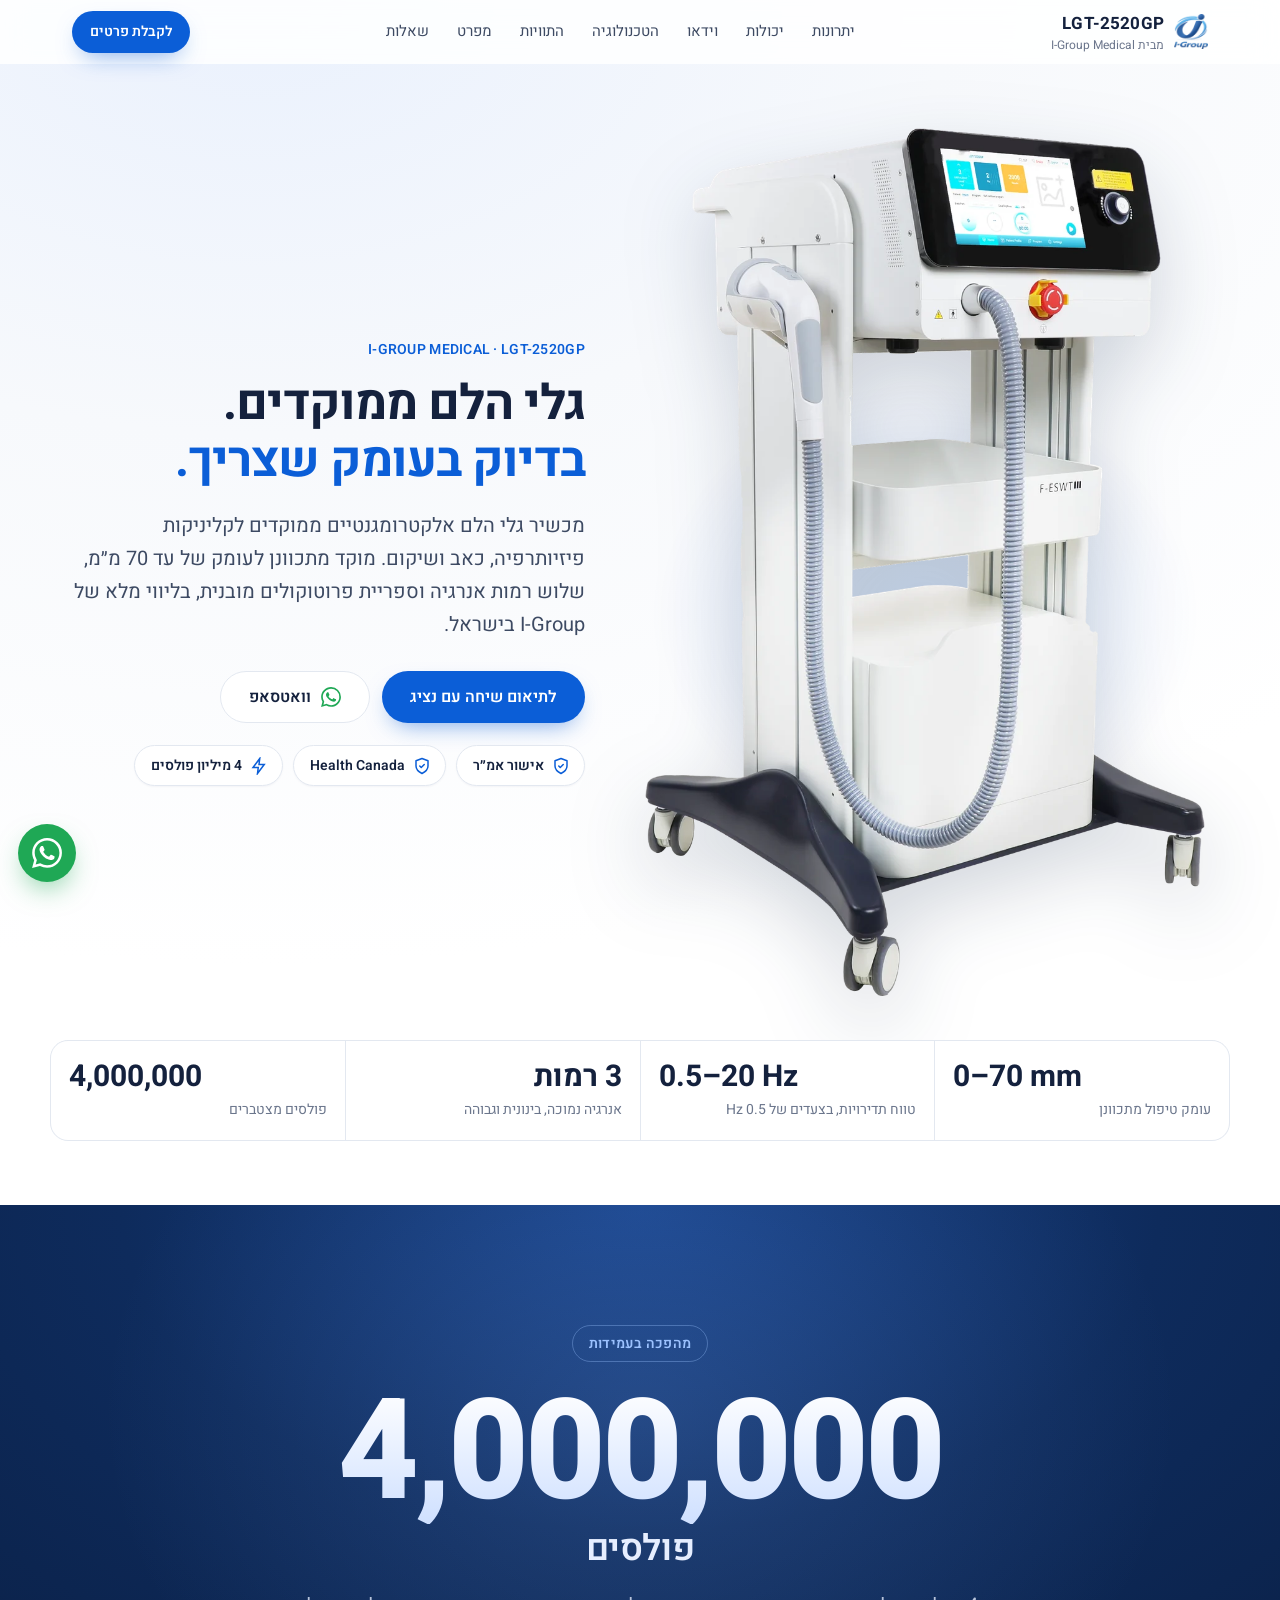
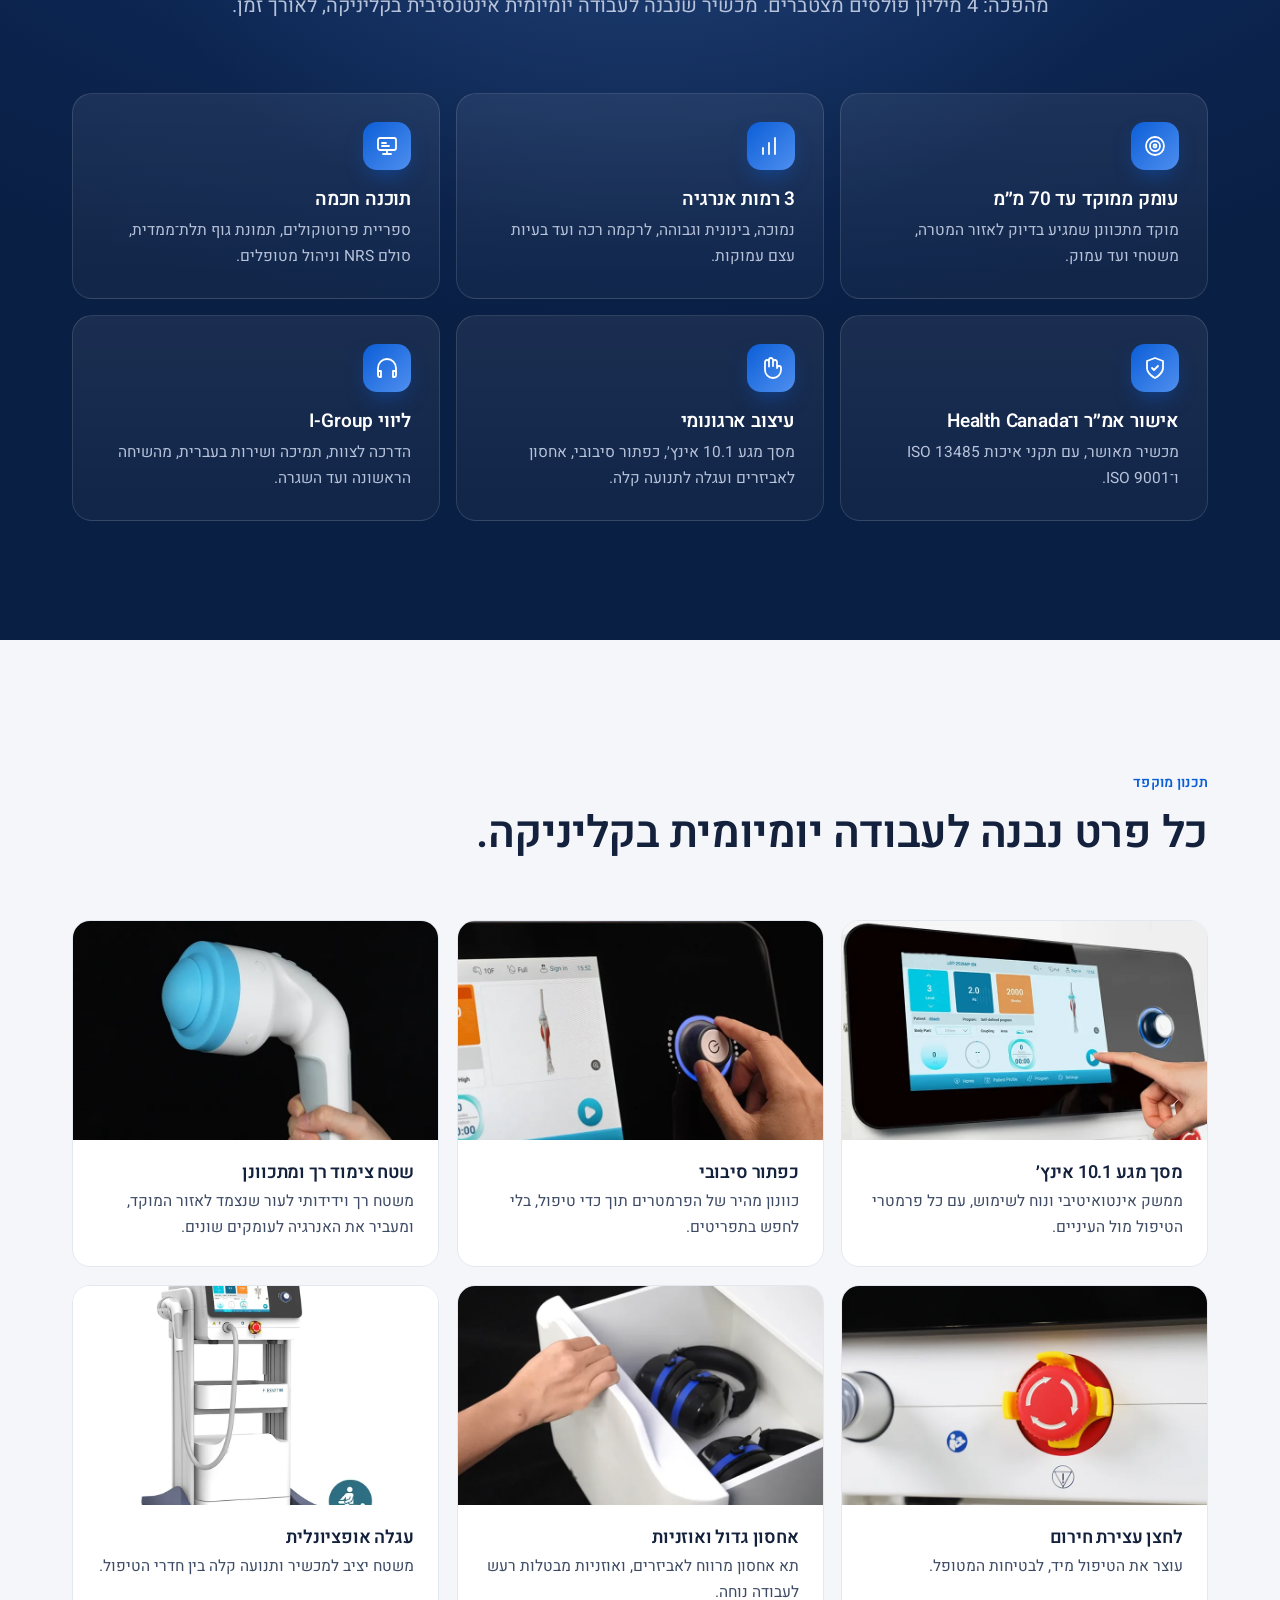
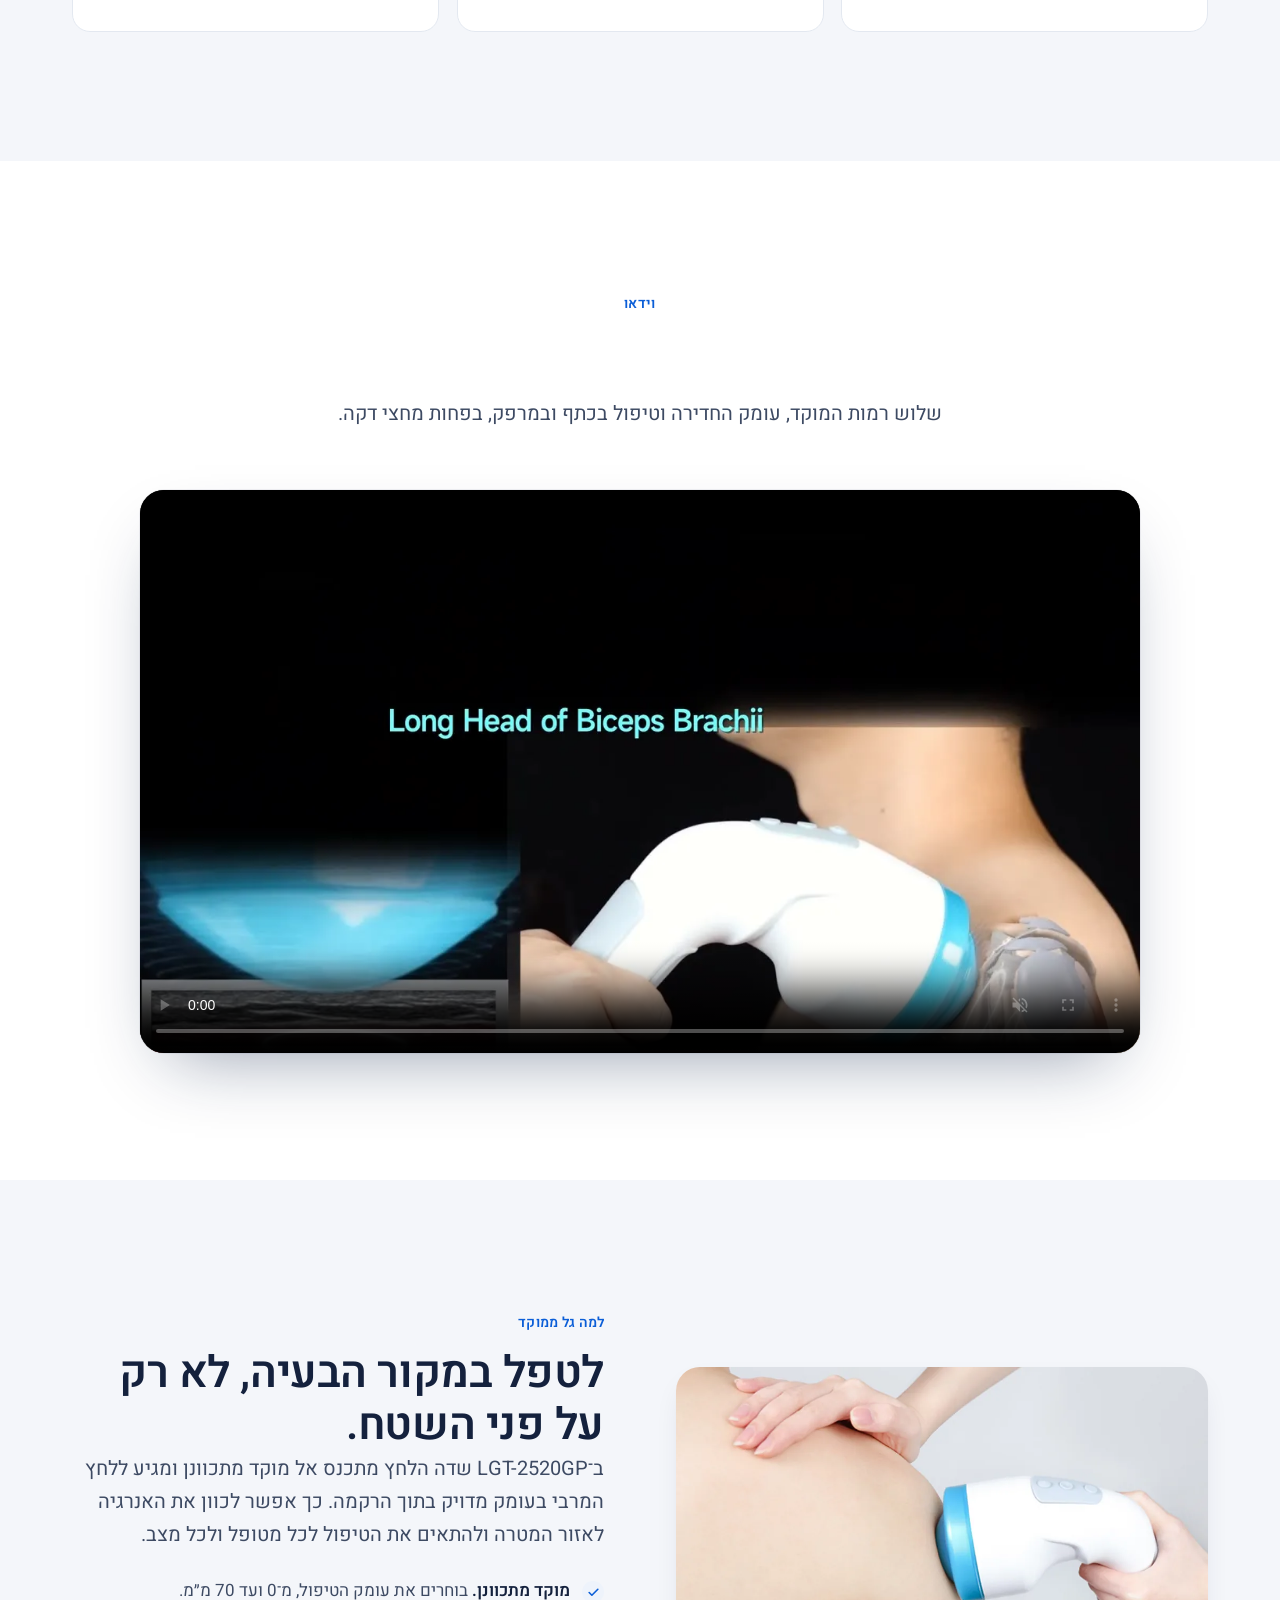
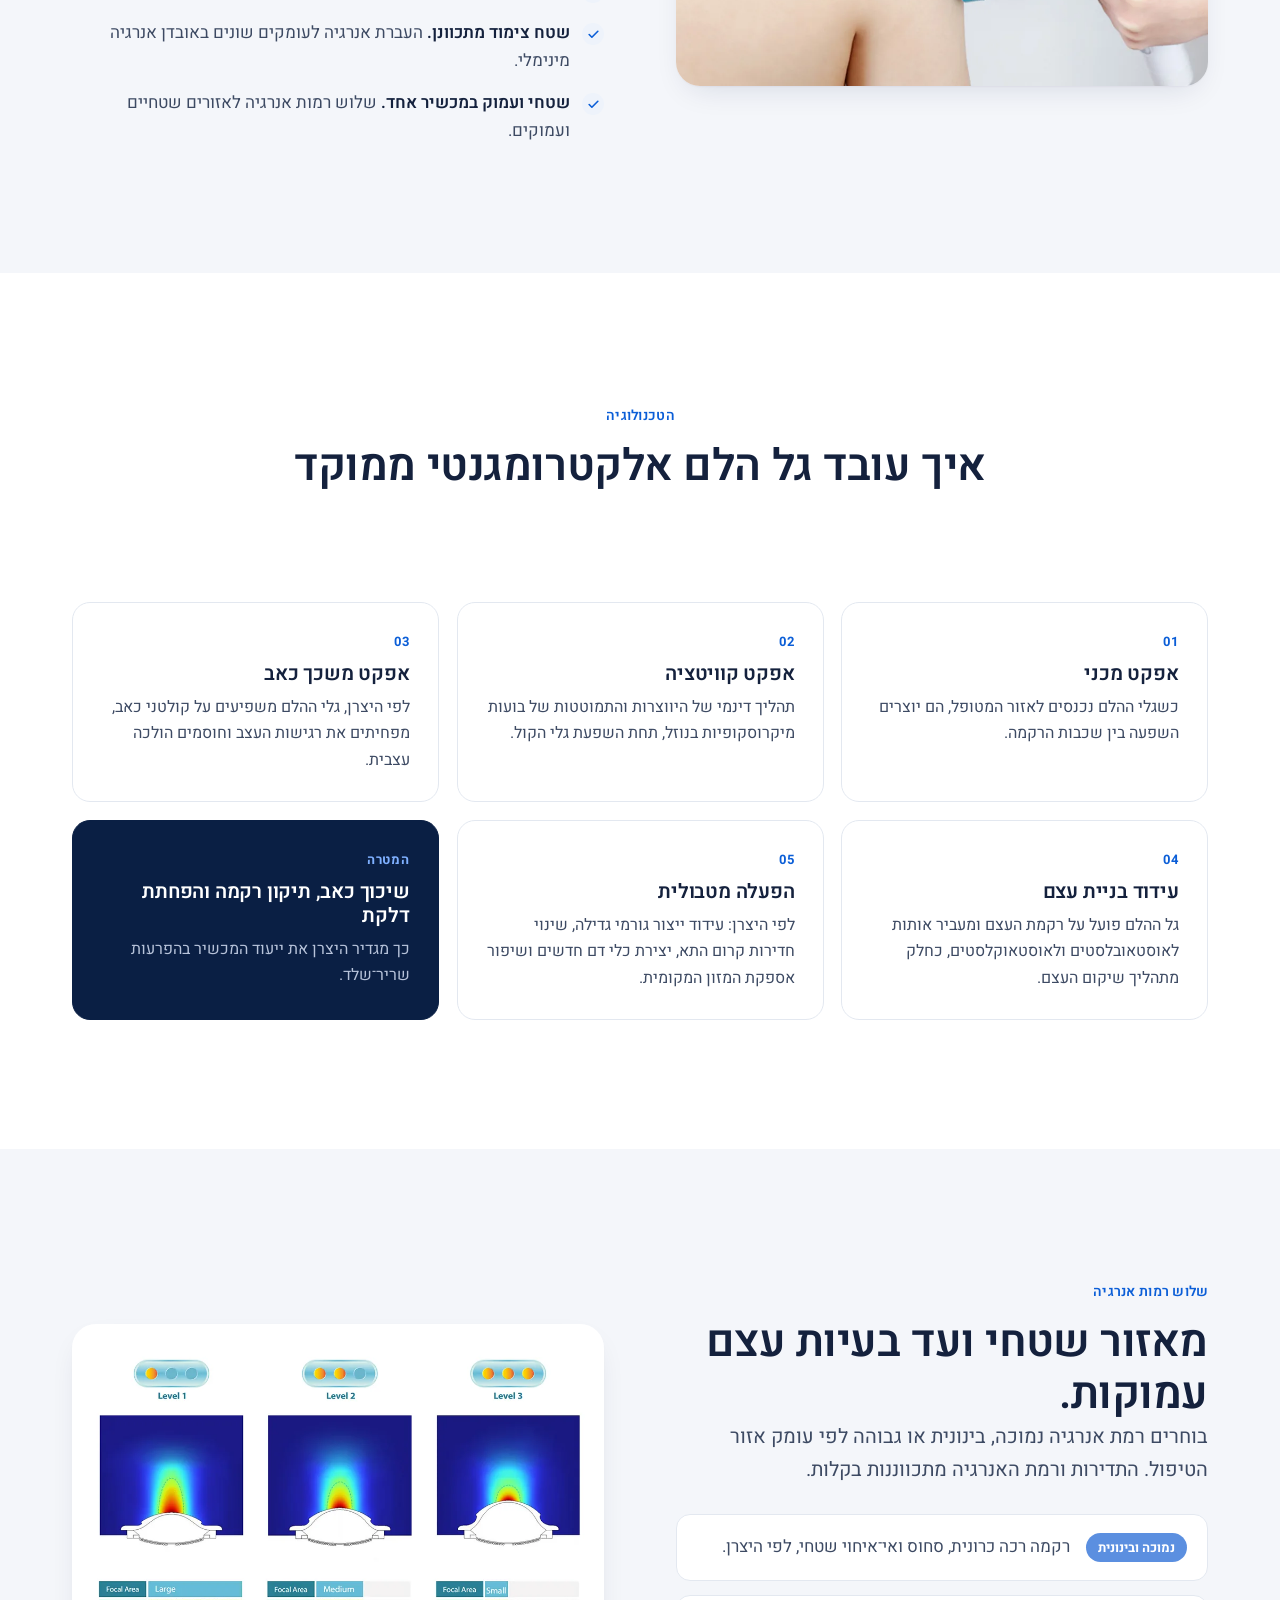
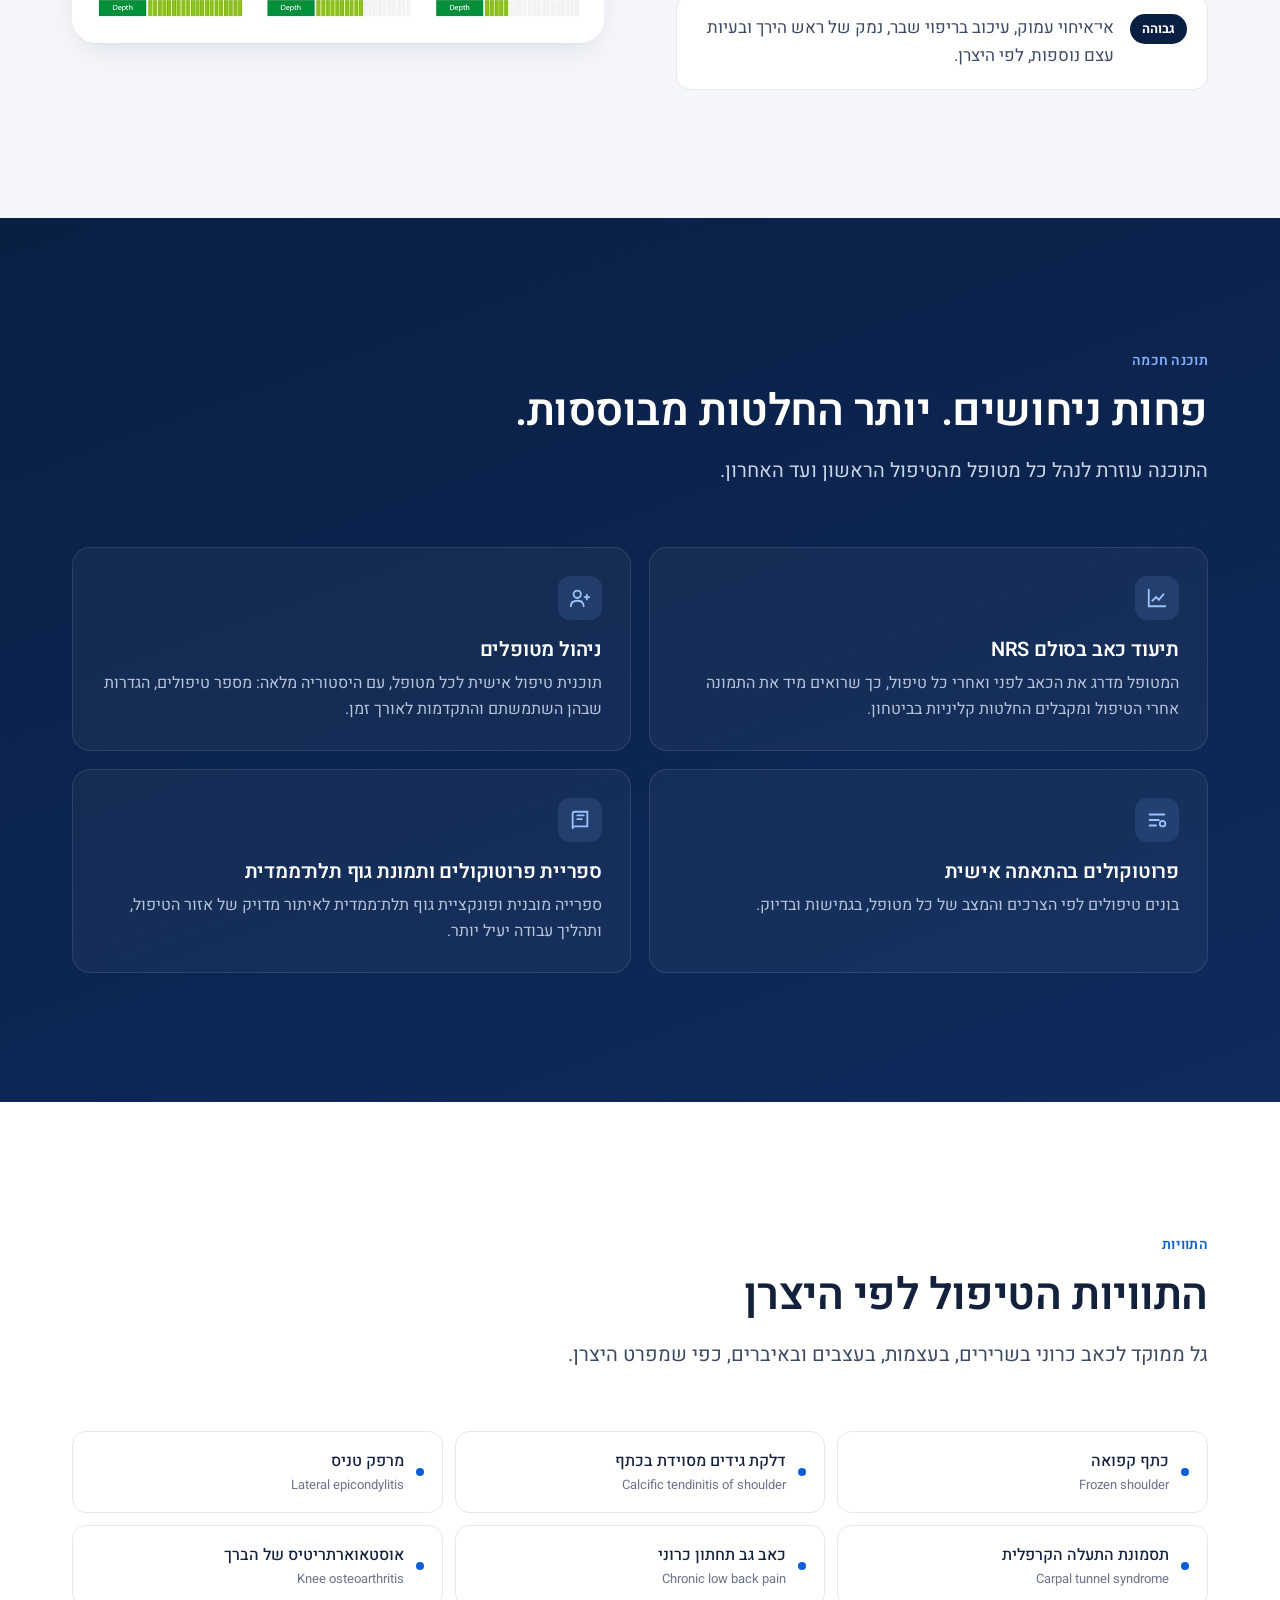
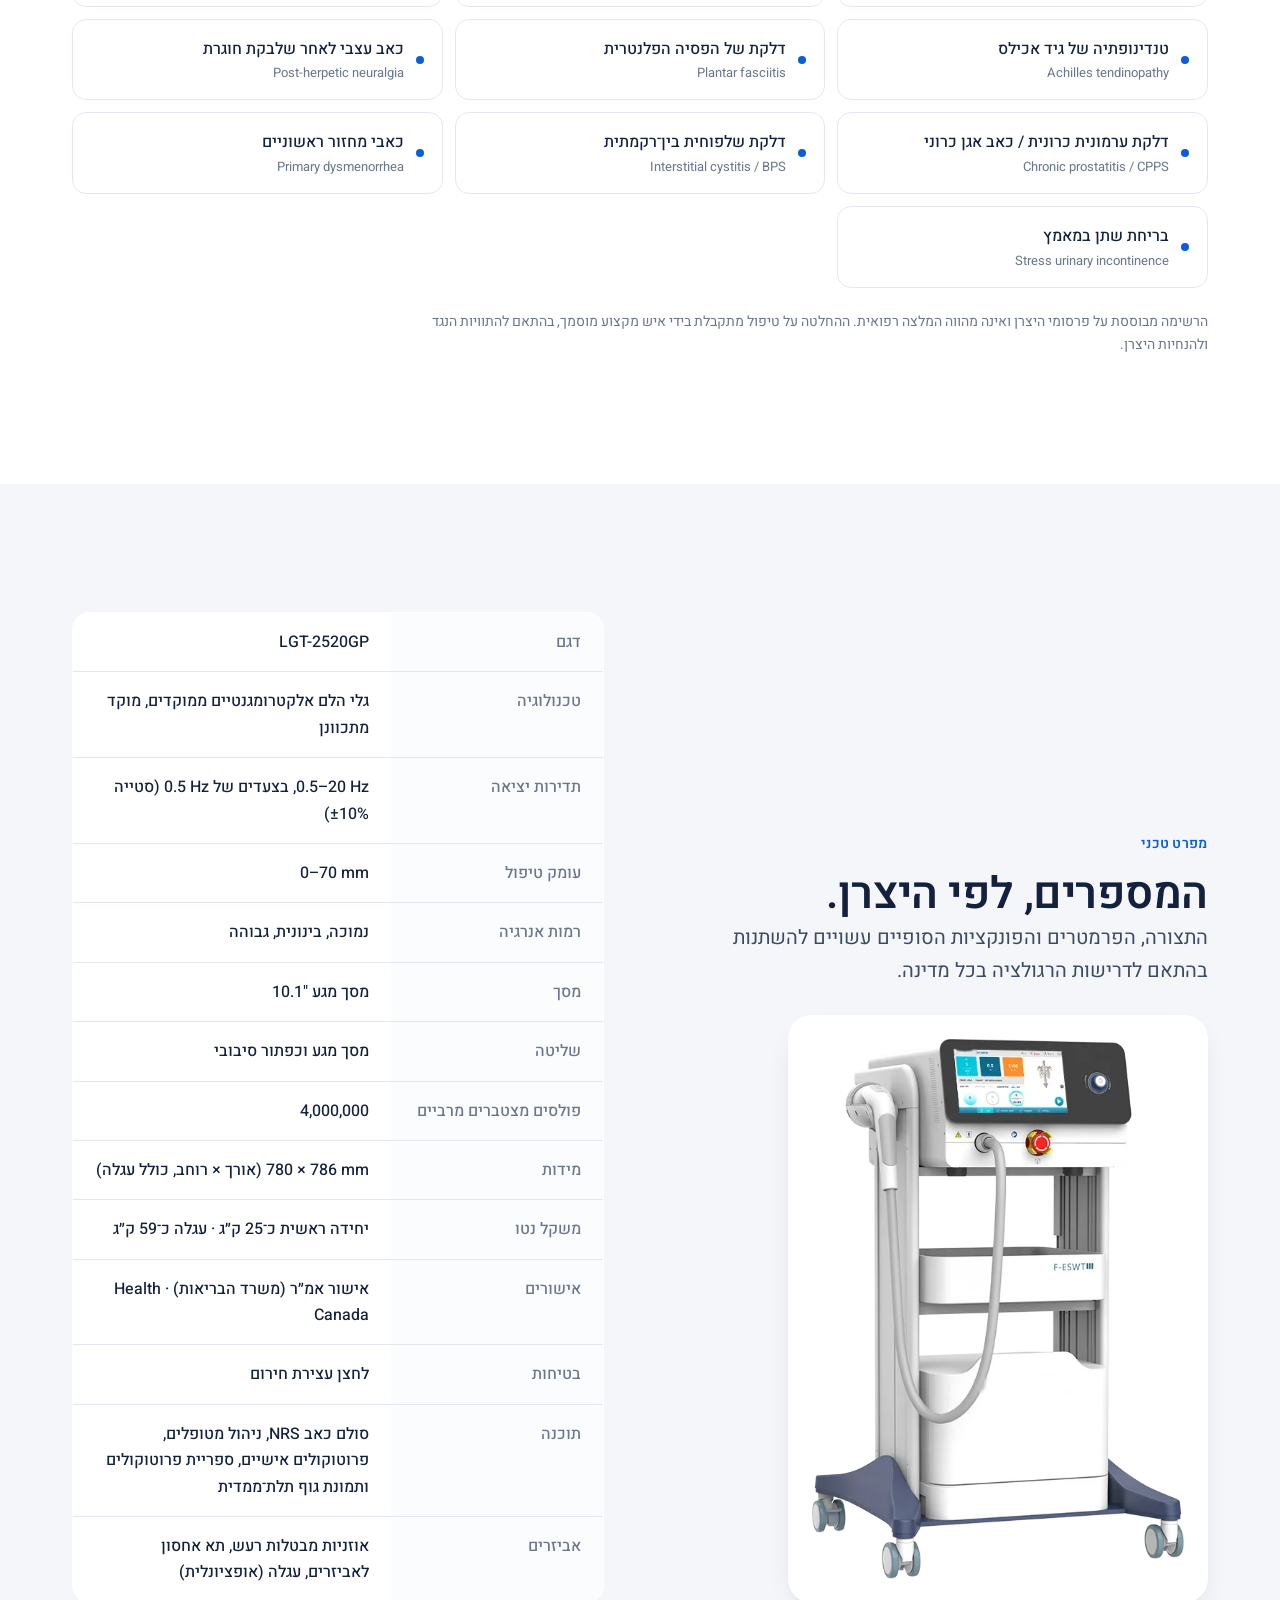
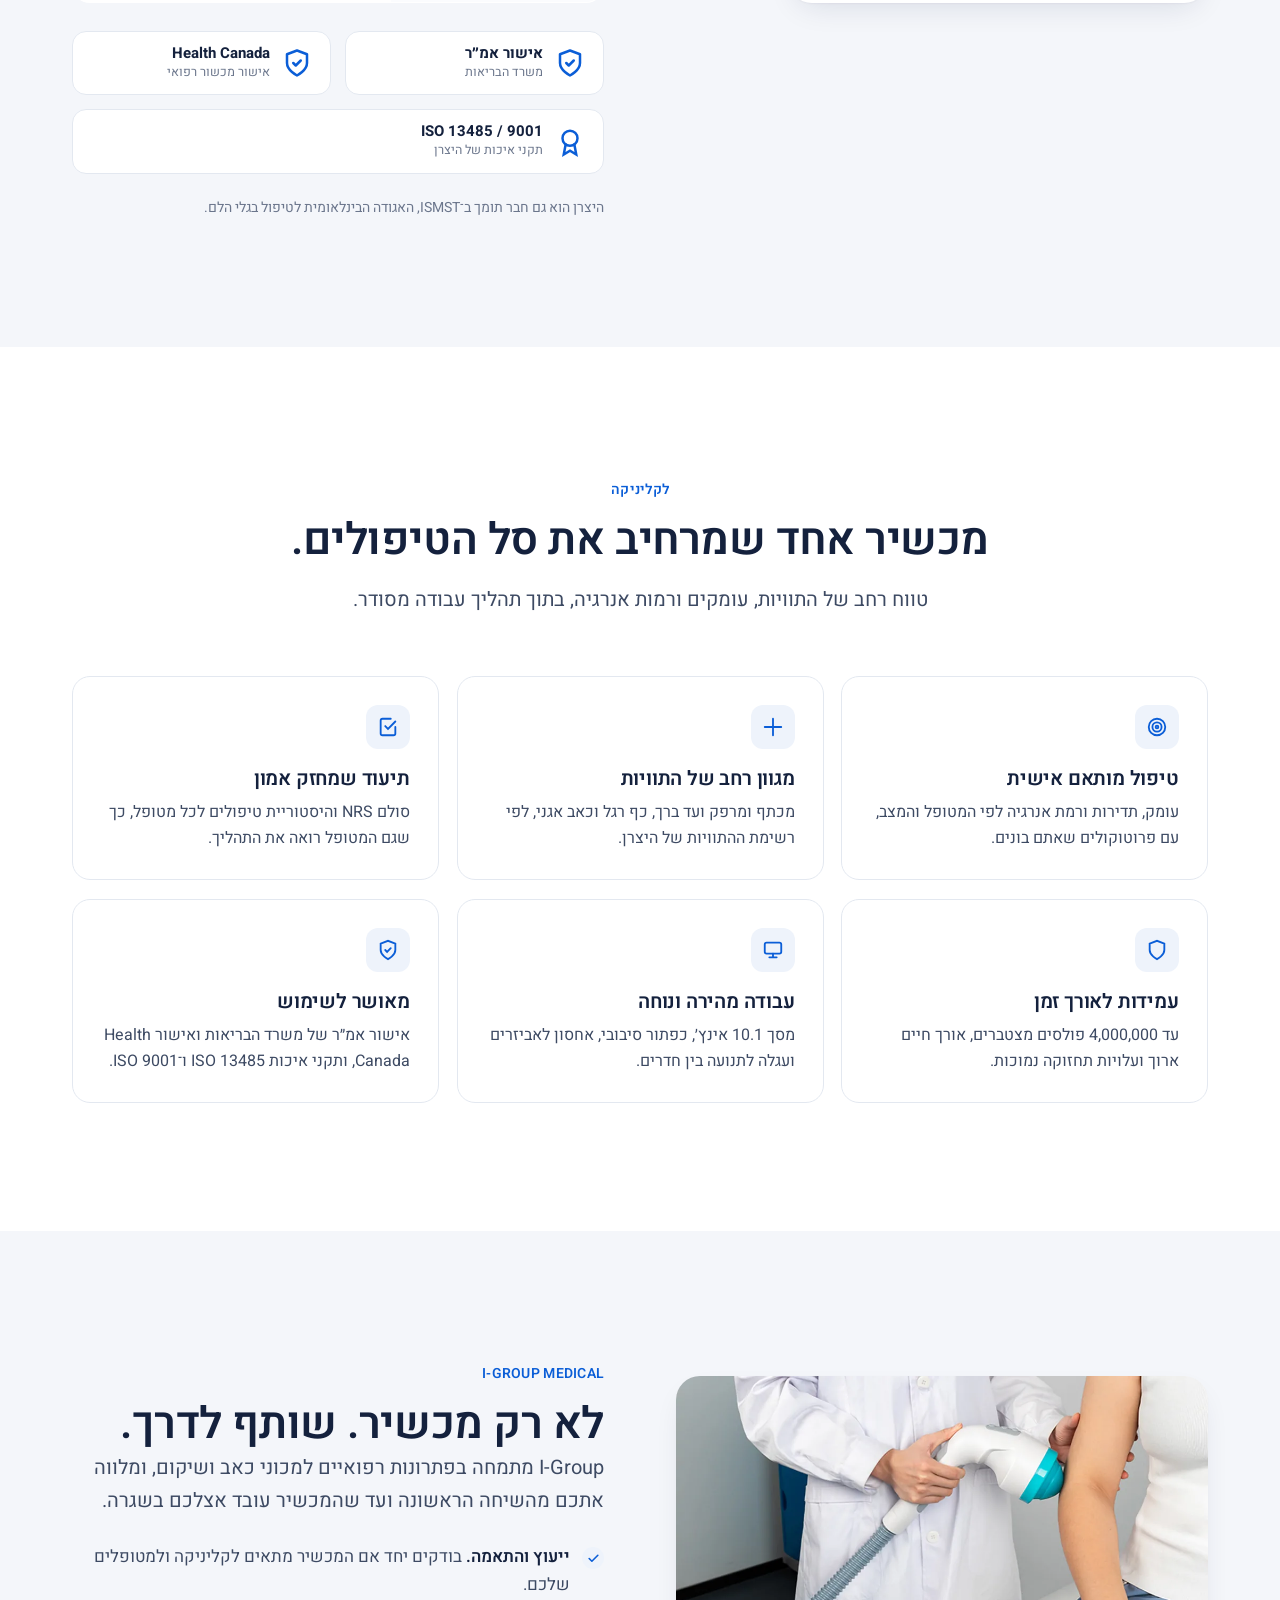
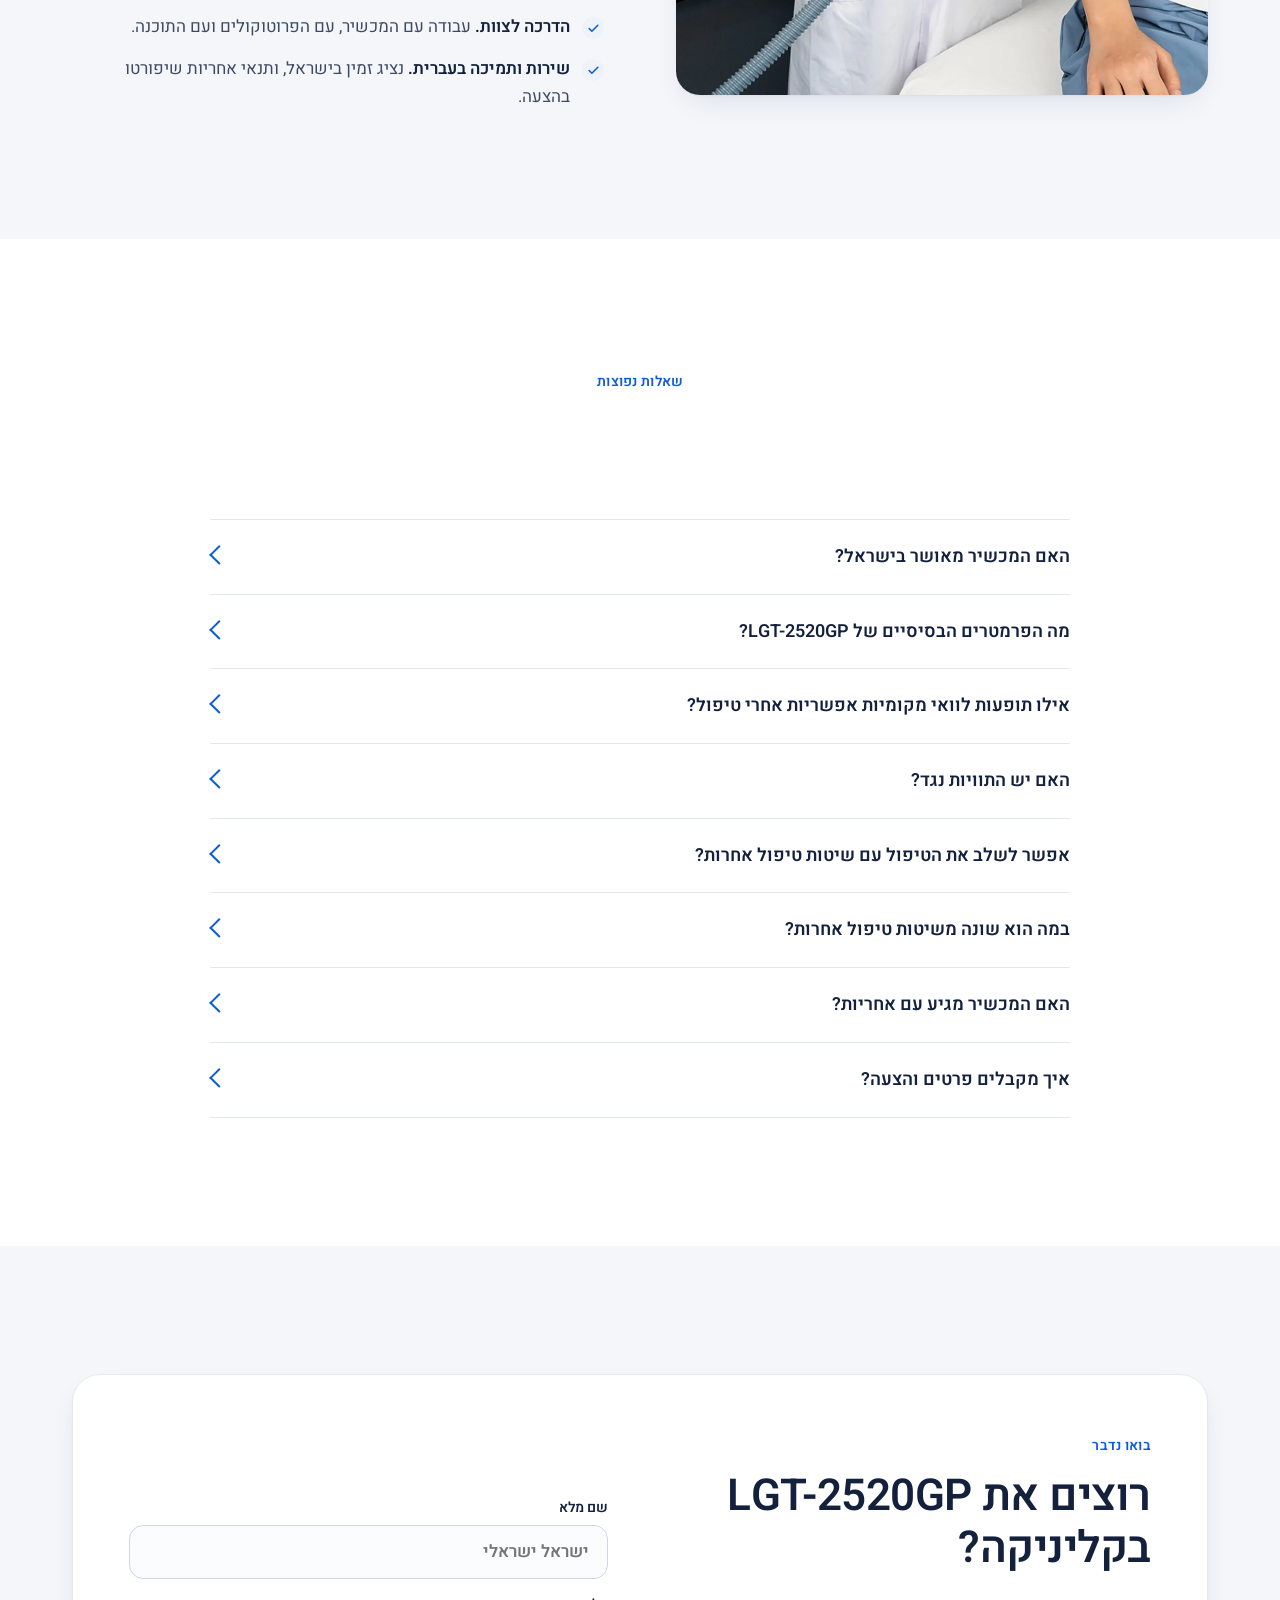
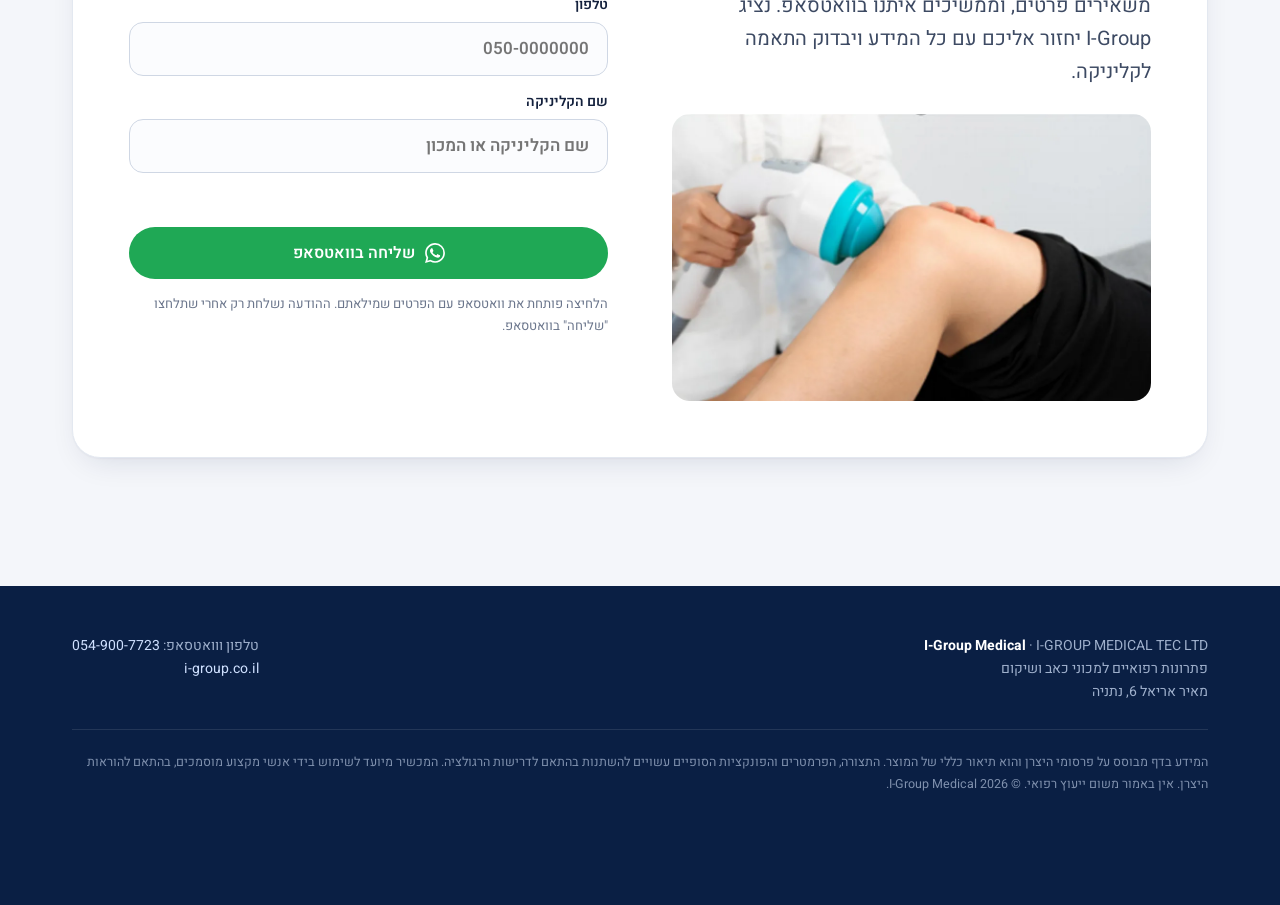
==== index.html @ b047d449 "Hero image first, reorder sections (features & video higher), approvals, 4M pulses, video, de-brande" ====
<!doctype html>
<html lang="he" dir="rtl">
<head>
<meta charset="utf-8">
<meta name="viewport" content="width=device-width, initial-scale=1, viewport-fit=cover">
<!-- SITE_URL placeholder: replace https://i-group.co.il/lgt-2520gp/ everywhere below (canonical, og:url, og:image, JSON-LD, sitemap.xml, robots.txt) with the real production URL before publishing -->
<title>מכשיר גלי הלם ממוקדים LGT-2520GP לקליניקות | I-Group</title>
<meta name="description" content="LGT-2520GP מבית I-Group: גלי הלם ממוקדים עם 4 מיליון פולסים, עומק עד 70 מ״מ, אישור אמ״ר ו־Health Canada. לקליניקות פיזיותרפיה וכאב בישראל.">
<!-- Single switch: index,follow on production · noindex,nofollow on previews -->
<meta name="robots" content="index,follow">
<link rel="canonical" href="https://i-group.co.il/lgt-2520gp/">
<meta name="theme-color" content="#0a1f44">
<link rel="icon" href="favicon.ico" sizes="any">
<link rel="icon" href="favicon.svg" type="image/svg+xml">
<link rel="apple-touch-icon" href="apple-touch-icon.png">
<meta property="og:type" content="product">
<meta property="og:site_name" content="I-Group Medical">
<meta property="og:locale" content="he_IL">
<meta property="og:title" content="LGT-2520GP: גלי הלם ממוקדים לקליניקה שלכם">
<meta property="og:description" content="4 מיליון פולסים, מוקד מתכוונן עד עומק 70 מ״מ וספריית פרוטוקולים מובנית. אישור אמ״ר ו־Health Canada. בישראל דרך I-Group Medical.">
<meta property="og:url" content="https://i-group.co.il/lgt-2520gp/">
<meta property="og:image" content="https://i-group.co.il/lgt-2520gp/og/og.jpg">
<meta property="og:image:width" content="1200">
<meta property="og:image:height" content="630">
<meta property="og:image:alt" content="מכשיר גלי הלם ממוקדים LGT-2520GP על עגלה, על רקע בהיר">
<meta name="twitter:card" content="summary_large_image">
<meta name="twitter:title" content="LGT-2520GP: גלי הלם ממוקדים לקליניקה שלכם">
<meta name="twitter:description" content="גלי הלם אלקטרומגנטיים ממוקדים, עומק טיפול 0–70 מ״מ ותדירות 0.5–20 Hz. בישראל דרך I-Group Medical.">
<meta name="twitter:image" content="https://i-group.co.il/lgt-2520gp/og/og.jpg">
<link rel="preload" href="assets/fonts/heebo-hebrew.woff2" as="font" type="font/woff2" crossorigin>
<link rel="preload" href="assets/img/lgt-2520gp-hero.webp" as="image" type="image/webp">
<link rel="stylesheet" href="assets/site.css">
<script type="application/ld+json">
{"@context":"https://schema.org","@graph":[
 {"@type":"Organization","@id":"https://i-group.co.il/#org","name":"I-Group Medical · איי גרופ מדיקל","legalName":"I-GROUP MEDICAL TEC LTD","url":"https://i-group.co.il/","logo":"https://i-group.co.il/lgt-2520gp/assets/img/igroup.webp","telephone":"+972-54-900-7723","address":{"@type":"PostalAddress","streetAddress":"מאיר אריאל 6","addressLocality":"נתניה","addressCountry":"IL"},"contactPoint":{"@type":"ContactPoint","telephone":"+972-54-900-7723","contactType":"sales","availableLanguage":["he"]}},
 {"@type":"Product","@id":"https://i-group.co.il/lgt-2520gp/#product","name":"LGT-2520GP Electromagnetic Focused Shockwave Therapy Device","alternateName":"מכשיר גלי הלם אלקטרומגנטיים ממוקדים LGT-2520GP","model":"LGT-2520GP","sku":"LGT-2520GP","brand":{"@type":"Brand","name":"I-Group Medical"},"category":"Medical Devices > Shockwave Therapy","image":["https://i-group.co.il/lgt-2520gp/og/og.jpg","https://i-group.co.il/lgt-2520gp/assets/img/lgt-2520gp-hero.webp"],"description":"מכשיר גלי הלם אלקטרומגנטיים ממוקדים לקליניקות: מוקד מתכוונן לעומק 0–70 מ״מ, תדירות 0.5–20 Hz, שלוש רמות אנרגיה, עד 4,000,000 פולסים, מסך מגע 10.1 אינץ׳ וספריית פרוטוקולים מובנית. בעל אישור אמ״ר ואישור Health Canada.","additionalProperty":[{"@type":"PropertyValue","name":"תדירות","value":"0.5–20 Hz"},{"@type":"PropertyValue","name":"עומק טיפול","value":"0–70 mm"},{"@type":"PropertyValue","name":"מסך","value":"10.1 inch touch"},{"@type":"PropertyValue","name":"פולסים מצטברים","value":"4,000,000"},{"@type":"PropertyValue","name":"אישורים","value":"אישור אמ״ר (משרד הבריאות), Health Canada"}]},
 {"@type":"BreadcrumbList","itemListElement":[{"@type":"ListItem","position":1,"name":"I-Group","item":"https://i-group.co.il/"},{"@type":"ListItem","position":2,"name":"LGT-2520GP גלי הלם ממוקדים","item":"https://i-group.co.il/lgt-2520gp/"}]},
 {"@type":"FAQPage","mainEntity":[
  {"@type":"Question","name":"האם המכשיר מאושר בישראל?","acceptedAnswer":{"@type":"Answer","text":"כן. ל־LGT-2520GP יש אישור אמ״ר של משרד הבריאות, וגם אישור Health Canada. נשמח לשלוח את פרטי האישורים יחד עם ההצעה."}},
  {"@type":"Question","name":"מה הפרמטרים הבסיסיים של LGT-2520GP?","acceptedAnswer":{"@type":"Answer","text":"לפי היצרן: תדירות יציאה 0.5–20 Hz בצעדים של 0.5 Hz (סטייה ±10%), עומק טיפול 0–70 מ״מ, מידות 780×786 מ״מ כולל עגלה, משקל יחידה ראשית כ־25 ק״ג ועגלה כ־59 ק״ג, ועד 4,000,000 פולסים מצטברים."}},
  {"@type":"Question","name":"אילו תופעות לוואי מקומיות אפשריות אחרי טיפול?","acceptedAnswer":{"@type":"Answer","text":"לפי היצרן ייתכנו אדמומיות, נפיחות, שטפי דם או המטומה מקומיים, החמרה זמנית של כאב, עקצוץ, נימול או ירידה בתחושה, ולעתים דרמטיטיס ממגע. התגובות האלה חולפות בדרך כלל מהר. תגובה שנמשכת או מחמירה מחייבת פנייה לרופא."}},
  {"@type":"Question","name":"האם יש התוויות נגד?","acceptedAnswer":{"@type":"Answer","text":"כן. לפי היצרן הטיפול בדרך כלל אינו מתאים להפרעות קרישה, לזיהום פעיל באזור הטיפול, להריון ולמכשירים אלקטרוניים מושתלים (כמו קוצב לב) סמוך לאזור הטיפול. ייתכן שגם אוסטאופורוזיס חמורה או סוגים מסוימים של גידולים באזור אינם מאפשרים טיפול."}},
  {"@type":"Question","name":"אפשר לשלב את הטיפול עם שיטות טיפול אחרות?","acceptedAnswer":{"@type":"Answer","text":"לפי היצרן, במקרים רבים אפשר לשלב גל ממוקד עם טיפולים אחרים, כמו טיפול תרופתי, פיזיותרפיה ותרגול שיקומי. תוכנית הטיפול נקבעת בידי הרופא או המטפל לפי מצב המטופל."}},
  {"@type":"Question","name":"האם המכשיר מגיע עם אחריות?","acceptedAnswer":{"@type":"Answer","text":"כן, היצרן מציין אחריות ושירות לאחר מכירה. תנאי האחריות והשירות בישראל יפורטו בהצעה של I-Group."}},
  {"@type":"Question","name":"במה הוא שונה משיטות טיפול אחרות?","acceptedAnswer":{"@type":"Answer","text":"לפי היצרן, בניגוד לטיפולים פיזיקליים שמתבססים בעיקר על חום, עיסוי או מתיחות, גל ההלם הממוקד מכוון ישירות לאזור המטרה בעומק הרקמה, והמוקד המתכוונן מאפשר להתאים את עומק הטיפול לכל מטופל."}},
  {"@type":"Question","name":"איך מקבלים פרטים והצעה?","acceptedAnswer":{"@type":"Answer","text":"משאירים שם, טלפון ושם הקליניקה בטופס או כותבים לנו בוואטסאפ, ונציג I-Group חוזר אליכם עם כל הפרטים."}}
 ]}
]}
</script>
</head>
<body>
<script>document.documentElement.classList.add('js')</script>

<header class="hdr" id="hdr">
  <div class="wrap">
    <a class="brand" href="#top" aria-label="I-Group Medical, דף הבית">
      <img src="assets/img/igroup.webp" width="156" height="160" alt="">
      <div><b><span class="nw">LGT-2520GP</span></b><span>מבית <span class="nw">I-Group</span> Medical</span></div>
    </a>
    <nav class="nav" aria-label="ניווט ראשי">
      <a href="#highlights">יתרונות</a><a href="#features">יכולות</a><a href="#video">וידאו</a><a href="#tech">הטכנולוגיה</a><a href="#indications">התוויות</a><a href="#specs">מפרט</a><a href="#faq">שאלות</a>
    </nav>
    <a class="btn btn-p" href="#lead">לקבלת פרטים</a>
  </div>
</header>

<main id="top">
<!-- HERO -->
<section class="hero" aria-labelledby="h1">
  <div class="wrap">
    <div class="hero-g">
      <div class="hero-img" data-r>
        <img src="assets/img/lgt-2520gp-hero.webp" width="900" height="1395" alt="מכשיר גלי הלם ממוקדים LGT-2520GP על עגלה, עם מסך מגע וראש טיפול" fetchpriority="high">
      </div>
      <div class="hero-tx">
        <span class="eyebrow" data-r>I-Group Medical · <span class="nw">LGT-2520GP</span></span>
        <h1 id="h1" data-r>גלי הלם ממוקדים.<br><em>בדיוק בעומק שצריך.</em></h1>
        <p class="lead" data-r>מכשיר גלי הלם אלקטרומגנטיים ממוקדים לקליניקות פיזיותרפיה, כאב ושיקום. מוקד מתכוונן לעומק של עד 70 מ״מ, שלוש רמות אנרגיה וספריית פרוטוקולים מובנית, בליווי מלא של <span class="nw">I-Group</span> בישראל.</p>
        <div class="ctas" data-r>
          <a class="btn btn-p" href="#lead">לתיאום שיחה עם נציג</a>
          <a class="btn btn-o" href="https://wa.me/972549007723?text=%D7%A9%D7%9C%D7%95%D7%9D%2C%20%D7%90%D7%A9%D7%9E%D7%97%20%D7%9C%D7%A7%D7%91%D7%9C%20%D7%A4%D7%A8%D7%98%D7%99%D7%9D%20%D7%A2%D7%9C%20%D7%9E%D7%9B%D7%A9%D7%99%D7%A8%20%D7%92%D7%9C%D7%99%20%D7%94%D7%94%D7%9C%D7%9D%20%D7%94%D7%9E%D7%9E%D7%95%D7%A7%D7%93%D7%99%D7%9D%20LGT-2520GP" target="_blank" rel="noopener" data-wa>
            <svg viewBox="0 0 24 24" fill="#1fa855" aria-hidden="true"><use href="#i-wa"/></svg>וואטסאפ</a>
        </div>
        <div class="trust" data-r>
          <span class="tb"><svg viewBox="0 0 24 24" fill="none" stroke="currentColor" stroke-width="2" stroke-linecap="round" stroke-linejoin="round" aria-hidden="true"><path d="M12 22s8-4 8-10V5l-8-3-8 3v7c0 6 8 10 8 10z"/><path d="m9 12 2 2 4-4"/></svg>אישור אמ״ר</span>
          <span class="tb"><svg viewBox="0 0 24 24" fill="none" stroke="currentColor" stroke-width="2" stroke-linecap="round" stroke-linejoin="round" aria-hidden="true"><path d="M12 22s8-4 8-10V5l-8-3-8 3v7c0 6 8 10 8 10z"/><path d="m9 12 2 2 4-4"/></svg>Health Canada</span>
          <span class="tb"><svg viewBox="0 0 24 24" fill="none" stroke="currentColor" stroke-width="2" stroke-linecap="round" aria-hidden="true"><path d="M13 2 4 14h7l-1 8 9-12h-7z"/></svg>4 מיליון פולסים</span>
        </div>
      </div>
    </div>
  </div>
  <div class="wrap hero-foot">
    <div class="stats" data-r>
      <div class="stat"><b class="ltr">0–70 mm</b><span>עומק טיפול מתכוונן</span></div>
      <div class="stat"><b class="ltr">0.5–20 Hz</b><span>טווח תדירויות, בצעדים של 0.5 Hz</span></div>
      <div class="stat"><b>3 רמות</b><span>אנרגיה נמוכה, בינונית וגבוהה</span></div>
      <div class="stat"><b class="ltr">4,000,000</b><span>פולסים מצטברים</span></div>
    </div>
  </div>
</section>

<!-- HIGHLIGHTS -->
<section class="hl" id="highlights" aria-labelledby="hl-h">
  <div class="wrap">
    <div class="hl-hero" data-r>
      <span class="hl-kicker">מהפכה בעמידות</span>
      <h2 id="hl-h" class="hl-title"><span class="hl-num ltr" data-count="4000000">4,000,000</span><span class="hl-unit">פולסים</span></h2>
      <p class="hl-sub">מהפכה: 4 מיליון פולסים מצטברים. מכשיר שנבנה לעבודה יומיומית אינטנסיבית בקליניקה, לאורך זמן.</p>
    </div>
    <div class="hl-grid">
      <div class="hl-card" data-r><div class="hl-ic"><svg viewBox="0 0 24 24" fill="none" stroke="currentColor" stroke-width="1.8" stroke-linecap="round" stroke-linejoin="round" aria-hidden="true"><circle cx="12" cy="12" r="9"/><circle cx="12" cy="12" r="5"/><circle cx="12" cy="12" r="1.5"/></svg></div><h3>עומק ממוקד עד 70 מ״מ</h3><p>מוקד מתכוונן שמגיע בדיוק לאזור המטרה, משטחי ועד עמוק.</p></div>
      <div class="hl-card" data-r><div class="hl-ic"><svg viewBox="0 0 24 24" fill="none" stroke="currentColor" stroke-width="1.8" stroke-linecap="round" stroke-linejoin="round" aria-hidden="true"><path d="M4 20V14M10 20V9M16 20V4"/></svg></div><h3>3 רמות אנרגיה</h3><p>נמוכה, בינונית וגבוהה, לרקמה רכה ועד בעיות עצם עמוקות.</p></div>
      <div class="hl-card" data-r><div class="hl-ic"><svg viewBox="0 0 24 24" fill="none" stroke="currentColor" stroke-width="1.8" stroke-linecap="round" stroke-linejoin="round" aria-hidden="true"><rect x="3" y="4" width="18" height="12" rx="2"/><path d="M7 9h4M7 12h7M8 20h8M12 16v4"/></svg></div><h3>תוכנה חכמה</h3><p>ספריית פרוטוקולים, תמונת גוף תלת־ממדית, סולם NRS וניהול מטופלים.</p></div>
      <div class="hl-card" data-r><div class="hl-ic"><svg viewBox="0 0 24 24" fill="none" stroke="currentColor" stroke-width="1.8" stroke-linecap="round" stroke-linejoin="round" aria-hidden="true"><path d="M12 22s8-4 8-10V5l-8-3-8 3v7c0 6 8 10 8 10z"/><path d="m9 12 2 2 4-4"/></svg></div><h3>אישור אמ״ר ו־<bdi>Health Canada</bdi></h3><p>מכשיר מאושר, עם תקני איכות <span class="nw">ISO 13485</span> ו־<span class="nw">ISO 9001</span>.</p></div>
      <div class="hl-card" data-r><div class="hl-ic"><svg viewBox="0 0 24 24" fill="none" stroke="currentColor" stroke-width="1.8" stroke-linecap="round" stroke-linejoin="round" aria-hidden="true"><path d="M18 11V6a2 2 0 0 0-4 0v1M14 10V4a2 2 0 0 0-4 0v6M10 10.5V6a2 2 0 0 0-4 0v8a8 8 0 0 0 16 0v-2a2 2 0 0 0-4 0"/></svg></div><h3>עיצוב ארגונומי</h3><p>מסך מגע 10.1 אינץ׳, כפתור סיבובי, אחסון לאביזרים ועגלה לתנועה קלה.</p></div>
      <div class="hl-card" data-r><div class="hl-ic"><svg viewBox="0 0 24 24" fill="none" stroke="currentColor" stroke-width="1.8" stroke-linecap="round" stroke-linejoin="round" aria-hidden="true"><path d="M3 18v-6a9 9 0 0 1 18 0v6"/><path d="M21 19a2 2 0 0 1-2 2h-1v-6h3zM3 19a2 2 0 0 0 2 2h1v-6H3z"/></svg></div><h3>ליווי I-Group</h3><p>הדרכה לצוות, תמיכה ושירות בעברית, מהשיחה הראשונה ועד השגרה.</p></div>
    </div>
  </div>
</section>

<!-- FEATURES -->
<section class="soft" id="features" aria-labelledby="feat-h">
  <div class="wrap">
    <div class="sec-head">
      <span class="eyebrow" data-r>תכנון מוקפד</span>
      <h2 id="feat-h" data-r>כל פרט נבנה לעבודה יומיומית בקליניקה.</h2>
    </div>
    <div class="grid g3">
      <article class="feat" data-r><div class="ph"><img src="assets/img/touchscreen.webp" width="800" height="600" loading="lazy" alt="מסך המגע של המכשיר עם פרמטרי הטיפול"></div><div class="tx"><h3>מסך מגע 10.1 אינץ׳</h3><p>ממשק אינטואיטיבי ונוח לשימוש, עם כל פרמטרי הטיפול מול העיניים.</p></div></article>
      <article class="feat" data-r><div class="ph"><img src="assets/img/rotary-knob.webp" width="800" height="600" loading="lazy" alt="כפתור סיבובי לכוונון פרמטרים"></div><div class="tx"><h3>כפתור סיבובי</h3><p>כוונון מהיר של הפרמטרים תוך כדי טיפול, בלי לחפש בתפריטים.</p></div></article>
      <article class="feat" data-r><div class="ph"><img src="assets/img/handpiece.webp" width="800" height="600" loading="lazy" alt="ראש הטיפול עם שטח צימוד רך"></div><div class="tx"><h3>שטח צימוד רך ומתכוונן</h3><p>משטח רך וידידותי לעור שנצמד לאזור המוקד, ומעביר את האנרגיה לעומקים שונים.</p></div></article>
      <article class="feat" data-r><div class="ph"><img src="assets/img/emergency-stop.webp" width="800" height="533" loading="lazy" alt="לחצן עצירת חירום אדום במכשיר"></div><div class="tx"><h3>לחצן עצירת חירום</h3><p>עוצר את הטיפול מיד, לבטיחות המטופל.</p></div></article>
      <article class="feat" data-r><div class="ph"><img src="assets/img/storage-headphones.webp" width="800" height="600" loading="lazy" alt="תא אחסון גדול עם אוזניות מבטלות רעש"></div><div class="tx"><h3>אחסון גדול ואוזניות</h3><p>תא אחסון מרווח לאביזרים, ואוזניות מבטלות רעש לעבודה נוחה.</p></div></article>
      <article class="feat" data-r><div class="ph"><img src="assets/img/trolley.webp" width="1000" height="800" loading="lazy" alt="המכשיר על עגלה ייעודית" style="object-position:center 30%"></div><div class="tx"><h3>עגלה אופציונלית</h3><p>משטח יציב למכשיר ותנועה קלה בין חדרי הטיפול.</p></div></article>
    </div>
  </div>
</section>

<!-- VIDEO -->
<section class="vid" id="video" aria-labelledby="vid-h">
  <div class="wrap">
    <div class="sec-head c">
      <span class="eyebrow" data-r>וידאו</span>
      <h2 id="vid-h" data-r>ראו את <span class="nw">LGT-2520GP</span> בפעולה</h2>
      <p class="lead" data-r>שלוש רמות המוקד, עומק החדירה וטיפול בכתף ובמרפק, בפחות מחצי דקה.</p>
    </div>
    <figure class="vframe" data-r>
      <video id="pv" muted playsinline loop controls preload="none" poster="assets/video/lgt-2520gp-poster.webp" width="1280" height="720" aria-label="סרטון הדגמה של מכשיר גלי ההלם הממוקדים LGT-2520GP" data-src="assets/video/lgt-2520gp.mp4"></video>
    </figure>
  </div>
</section>

<!-- WHY FOCUSED -->
<section class="soft" aria-labelledby="why">
  <div class="wrap split">
    <div class="media" data-r><img src="assets/img/treat-shoulder.webp" width="1000" height="600" loading="lazy" alt="טיפול בגל הלם ממוקד באזור הכתף"></div>
    <div>
      <span class="eyebrow" data-r>למה גל ממוקד</span>
      <h2 id="why" data-r>לטפל במקור הבעיה, לא רק על פני השטח.</h2>
      <p class="lead" data-r>ב־<span class="nw">LGT-2520GP</span> שדה הלחץ מתכנס אל מוקד מתכוונן ומגיע ללחץ המרבי בעומק מדויק בתוך הרקמה. כך אפשר לכוון את האנרגיה לאזור המטרה ולהתאים את הטיפול לכל מטופל ולכל מצב.</p>
      <ul class="checks" data-r>
        <li><b>מוקד מתכוונן.</b> בוחרים את עומק הטיפול, מ־0 ועד 70 מ״מ.</li>
        <li><b>שטח צימוד מתכוונן.</b> העברת אנרגיה לעומקים שונים באובדן אנרגיה מינימלי.</li>
        <li><b>שטחי ועמוק במכשיר אחד.</b> שלוש רמות אנרגיה לאזורים שטחיים ועמוקים.</li>
      </ul>
    </div>
  </div>
</section>

<!-- TECHNOLOGY -->
<section id="tech" aria-labelledby="tech-h">
  <div class="wrap">
    <div class="sec-head c">
      <span class="eyebrow" data-r>הטכנולוגיה</span>
      <h2 id="tech-h" data-r>איך עובד גל הלם אלקטרומגנטי ממוקד</h2>
      <p class="lead" data-r>היצרן מתאר חמישה מנגנוני פעולה של גלי ההלם ברקמה.</p>
    </div>
    <div class="grid g3">
      <div class="card" data-r><span class="num">01</span><h3>אפקט מכני</h3><p>כשגלי ההלם נכנסים לאזור המטופל, הם יוצרים השפעה בין שכבות הרקמה.</p></div>
      <div class="card" data-r><span class="num">02</span><h3>אפקט קוויטציה</h3><p>תהליך דינמי של היווצרות והתמוטטות של בועות מיקרוסקופיות בנוזל, תחת השפעת גלי הקול.</p></div>
      <div class="card" data-r><span class="num">03</span><h3>אפקט משכך כאב</h3><p>לפי היצרן, גלי ההלם משפיעים על קולטני כאב, מפחיתים את רגישות העצב וחוסמים הולכה עצבית.</p></div>
      <div class="card" data-r><span class="num">04</span><h3>עידוד בניית עצם</h3><p>גל ההלם פועל על רקמת העצם ומעביר אותות לאוסטאובלסטים ולאוסטאוקלסטים, כחלק מתהליך שיקום העצם.</p></div>
      <div class="card" data-r><span class="num">05</span><h3>הפעלה מטבולית</h3><p>לפי היצרן: עידוד ייצור גורמי גדילה, שינוי חדירות קרום התא, יצירת כלי דם חדשים ושיפור אספקת המזון המקומית.</p></div>
      <div class="card" data-r style="background:var(--navy);border-color:var(--navy)"><span class="num" style="color:#7fb0ff">המטרה</span><h3 style="color:#fff">שיכוך כאב, תיקון רקמה והפחתת דלקת</h3><p style="color:#b7c3da">כך מגדיר היצרן את ייעוד המכשיר בהפרעות שריר־שלד.</p></div>
    </div>
  </div>
</section>

<!-- ENERGY LEVELS -->
<section class="soft" aria-labelledby="energy">
  <div class="wrap split rev">
    <div class="media" data-r><img src="assets/img/energy-levels.webp" width="1000" height="600" loading="lazy" alt="המחשה של שלוש רמות האנרגיה ופיזור המוקד בעומקים שונים"></div>
    <div>
      <span class="eyebrow" data-r>שלוש רמות אנרגיה</span>
      <h2 id="energy" data-r>מאזור שטחי ועד בעיות עצם עמוקות.</h2>
      <p class="lead" data-r>בוחרים רמת אנרגיה נמוכה, בינונית או גבוהה לפי עומק אזור הטיפול. התדירות ורמת האנרגיה מתכווננות בקלות.</p>
      <div class="levels" data-r>
        <div class="lvl"><span class="tag l">נמוכה ובינונית</span><p>רקמה רכה כרונית, סחוס ואי־איחוי שטחי, לפי היצרן.</p></div>
        <div class="lvl"><span class="tag">גבוהה</span><p>אי־איחוי עמוק, עיכוב בריפוי שבר, נמק של ראש הירך ובעיות עצם נוספות, לפי היצרן.</p></div>
      </div>
    </div>
  </div>
</section>

<!-- SOFTWARE -->
<section class="band" aria-labelledby="sw">
  <div class="wrap">
    <div class="sec-head">
      <span class="eyebrow" data-r>תוכנה חכמה</span>
      <h2 id="sw" data-r>פחות ניחושים. יותר החלטות מבוססות.</h2>
      <p class="lead" data-r style="color:#c9d4e8">התוכנה עוזרת לנהל כל מטופל מהטיפול הראשון ועד האחרון.</p>
    </div>
    <div class="grid g2">
      <div class="card" data-r><div class="ic"><svg viewBox="0 0 24 24" fill="none" stroke="currentColor" stroke-width="2" stroke-linecap="round"><path d="M3 3v18h18"/><path d="m7 15 4-4 3 3 5-6"/></svg></div><h3>תיעוד כאב בסולם NRS</h3><p>המטופל מדרג את הכאב לפני ואחרי כל טיפול, כך שרואים מיד את התמונה אחרי הטיפול ומקבלים החלטות קליניות בביטחון.</p></div>
      <div class="card" data-r><div class="ic"><svg viewBox="0 0 24 24" fill="none" stroke="currentColor" stroke-width="2" stroke-linecap="round"><circle cx="9" cy="8" r="4"/><path d="M2 21c0-4 3-6 7-6s7 2 7 6"/><path d="M17 11h5M19.5 8.5v5"/></svg></div><h3>ניהול מטופלים</h3><p>תוכנית טיפול אישית לכל מטופל, עם היסטוריה מלאה: מספר טיפולים, הגדרות שבהן השתמשתם והתקדמות לאורך זמן.</p></div>
      <div class="card" data-r><div class="ic"><svg viewBox="0 0 24 24" fill="none" stroke="currentColor" stroke-width="2" stroke-linecap="round"><path d="M4 6h16M4 12h10M4 18h7"/><circle cx="18" cy="16" r="3"/></svg></div><h3>פרוטוקולים בהתאמה אישית</h3><p>בונים טיפולים לפי הצרכים והמצב של כל מטופל, בגמישות ובדיוק.</p></div>
      <div class="card" data-r><div class="ic"><svg viewBox="0 0 24 24" fill="none" stroke="currentColor" stroke-width="2" stroke-linecap="round"><path d="M4 19.5V5a2 2 0 0 1 2-2h14v16H6a2 2 0 0 0-2 2"/><path d="M9 7h7M9 11h5"/></svg></div><h3>ספריית פרוטוקולים ותמונת גוף תלת־ממדית</h3><p>ספרייה מובנית ופונקציית גוף תלת־ממדית לאיתור מדויק של אזור הטיפול, ותהליך עבודה יעיל יותר.</p></div>
    </div>
  </div>
</section>

<!-- INDICATIONS -->
<section id="indications" aria-labelledby="ind-h">
  <div class="wrap">
    <div class="sec-head">
      <span class="eyebrow" data-r>התוויות</span>
      <h2 id="ind-h" data-r>התוויות הטיפול לפי היצרן</h2>
      <p class="lead" data-r>גל ממוקד לכאב כרוני בשרירים, בעצמות, בעצבים ובאיברים, כפי שמפרט היצרן.</p>
    </div>
    <ul class="ind" data-r>
      <li><span>כתף קפואה<small>Frozen shoulder</small></span></li>
      <li><span>דלקת גידים מסוידת בכתף<small>Calcific tendinitis of shoulder</small></span></li>
      <li><span>מרפק טניס<small>Lateral epicondylitis</small></span></li>
      <li><span>תסמונת התעלה הקרפלית<small>Carpal tunnel syndrome</small></span></li>
      <li><span>כאב גב תחתון כרוני<small>Chronic low back pain</small></span></li>
      <li><span>אוסטאוארתריטיס של הברך<small>Knee osteoarthritis</small></span></li>
      <li><span>טנדינופתיה של גיד אכילס<small>Achilles tendinopathy</small></span></li>
      <li><span>דלקת של הפסיה הפלנטרית<small>Plantar fasciitis</small></span></li>
      <li><span>כאב עצבי לאחר שלבקת חוגרת<small>Post-herpetic neuralgia</small></span></li>
      <li><span>דלקת ערמונית כרונית / כאב אגן כרוני<small>Chronic prostatitis / CPPS</small></span></li>
      <li><span>דלקת שלפוחית בין־רקמתית<small>Interstitial cystitis / BPS</small></span></li>
      <li><span>כאבי מחזור ראשוניים<small>Primary dysmenorrhea</small></span></li>
      <li><span>בריחת שתן במאמץ<small>Stress urinary incontinence</small></span></li>
    </ul>
    <p class="note" data-r>הרשימה מבוססת על פרסומי היצרן ואינה מהווה המלצה רפואית. ההחלטה על טיפול מתקבלת בידי איש מקצוע מוסמך, בהתאם להתוויות הנגד ולהנחיות היצרן.</p>
  </div>
</section>

<!-- SPECS -->
<section class="soft" id="specs" aria-labelledby="spec-h">
  <div class="wrap split">
    <div>
      <span class="eyebrow" data-r>מפרט טכני</span>
      <h2 id="spec-h" data-r>המספרים, לפי היצרן.</h2>
      <p class="lead" data-r style="margin-bottom:28px">התצורה, הפרמטרים והפונקציות הסופיים עשויים להשתנות בהתאם לדרישות הרגולציה בכל מדינה.</p>
      <div class="media spec-img" data-r style="background:#fff"><img src="assets/img/lgt-2520gp-side.webp" width="518" height="752" loading="lazy" alt="LGT-2520GP במבט צד" style="object-fit:contain;padding:24px"></div>
    </div>
    <div data-r>
      <table class="specs">
        <caption class="sr" style="position:absolute;width:1px;height:1px;overflow:hidden;clip:rect(0 0 0 0)">מפרט טכני של <span class="nw">LGT-2520GP</span></caption>
        <tr><th scope="row">דגם</th><td><span class="ltr"><span class="nw">LGT-2520GP</span></span></td></tr>
        <tr><th scope="row">טכנולוגיה</th><td>גלי הלם אלקטרומגנטיים ממוקדים, מוקד מתכוונן</td></tr>
        <tr><th scope="row">תדירות יציאה</th><td><span class="ltr">0.5–20 Hz</span>, בצעדים של <span class="ltr">0.5 Hz</span> (סטייה <span class="ltr">±10%</span>)</td></tr>
        <tr><th scope="row">עומק טיפול</th><td><span class="ltr">0–70 mm</span></td></tr>
        <tr><th scope="row">רמות אנרגיה</th><td>נמוכה, בינונית, גבוהה</td></tr>
        <tr><th scope="row">מסך</th><td>מסך מגע <span class="ltr">10.1"</span></td></tr>
        <tr><th scope="row">שליטה</th><td>מסך מגע וכפתור סיבובי</td></tr>
        <tr><th scope="row">פולסים מצטברים מרביים</th><td><span class="ltr">4,000,000</span></td></tr>
        <tr><th scope="row">מידות</th><td><span class="ltr">780 × 786 mm</span> (אורך × רוחב, כולל עגלה)</td></tr>
        <tr><th scope="row">משקל נטו</th><td>יחידה ראשית כ־25 ק״ג · עגלה כ־59 ק״ג</td></tr>
        <tr><th scope="row">אישורים</th><td>אישור אמ״ר (משרד הבריאות) · Health Canada</td></tr>
        <tr><th scope="row">בטיחות</th><td>לחצן עצירת חירום</td></tr>
        <tr><th scope="row">תוכנה</th><td>סולם כאב NRS, ניהול מטופלים, פרוטוקולים אישיים, ספריית פרוטוקולים ותמונת גוף תלת־ממדית</td></tr>
        <tr><th scope="row">אביזרים</th><td>אוזניות מבטלות רעש, תא אחסון לאביזרים, עגלה (אופציונלית)</td></tr>
      </table>
      <div class="certs">
        <div class="badge badge-l"><svg viewBox="0 0 24 24" fill="none" stroke="currentColor" stroke-width="2" stroke-linecap="round" stroke-linejoin="round" aria-hidden="true"><path d="M12 22s8-4 8-10V5l-8-3-8 3v7c0 6 8 10 8 10z"/><path d="m9 12 2 2 4-4"/></svg><span><b>אישור אמ״ר</b><small>משרד הבריאות</small></span></div>
        <div class="badge badge-l"><svg viewBox="0 0 24 24" fill="none" stroke="currentColor" stroke-width="2" stroke-linecap="round" stroke-linejoin="round" aria-hidden="true"><path d="M12 22s8-4 8-10V5l-8-3-8 3v7c0 6 8 10 8 10z"/><path d="m9 12 2 2 4-4"/></svg><span><b>Health Canada</b><small>אישור מכשור רפואי</small></span></div>
        <div class="badge badge-l"><svg viewBox="0 0 24 24" fill="none" stroke="currentColor" stroke-width="2" stroke-linecap="round" aria-hidden="true"><circle cx="12" cy="9" r="6"/><path d="m8.5 14-1.5 8 5-3 5 3-1.5-8"/></svg><span><b>ISO 13485 / 9001</b><small>תקני איכות של היצרן</small></span></div>
      </div>
      <p class="note">היצרן הוא גם חבר תומך ב־ISMST, האגודה הבינלאומית לטיפול בגלי הלם.</p>
    </div>
  </div>
</section>

<!-- CLINIC ADVANTAGES -->
<section aria-labelledby="adv">
  <div class="wrap">
    <div class="sec-head c">
      <span class="eyebrow" data-r>לקליניקה</span>
      <h2 id="adv" data-r>מכשיר אחד שמרחיב את סל הטיפולים.</h2>
      <p class="lead" data-r>טווח רחב של התוויות, עומקים ורמות אנרגיה, בתוך תהליך עבודה מסודר.</p>
    </div>
    <div class="grid g3">
      <div class="card" data-r><div class="ic"><svg viewBox="0 0 24 24" fill="none" stroke="currentColor" stroke-width="2" stroke-linecap="round"><circle cx="12" cy="12" r="9"/><circle cx="12" cy="12" r="5"/><circle cx="12" cy="12" r="1.5"/></svg></div><h3>טיפול מותאם אישית</h3><p>עומק, תדירות ורמת אנרגיה לפי המטופל והמצב, עם פרוטוקולים שאתם בונים.</p></div>
      <div class="card" data-r><div class="ic"><svg viewBox="0 0 24 24" fill="none" stroke="currentColor" stroke-width="2" stroke-linecap="round"><path d="M12 3v18M3 12h18"/></svg></div><h3>מגוון רחב של התוויות</h3><p>מכתף ומרפק ועד ברך, כף רגל וכאב אגני, לפי רשימת ההתוויות של היצרן.</p></div>
      <div class="card" data-r><div class="ic"><svg viewBox="0 0 24 24" fill="none" stroke="currentColor" stroke-width="2" stroke-linecap="round"><path d="M9 11l3 3 8-8"/><path d="M20 12v7a2 2 0 0 1-2 2H6a2 2 0 0 1-2-2V5a2 2 0 0 1 2-2h9"/></svg></div><h3>תיעוד שמחזק אמון</h3><p>סולם NRS והיסטוריית טיפולים לכל מטופל, כך שגם המטופל רואה את התהליך.</p></div>
      <div class="card" data-r><div class="ic"><svg viewBox="0 0 24 24" fill="none" stroke="currentColor" stroke-width="2" stroke-linecap="round"><path d="M12 22s8-4 8-10V5l-8-3-8 3v7c0 6 8 10 8 10z"/></svg></div><h3>עמידות לאורך זמן</h3><p>עד 4,000,000 פולסים מצטברים, אורך חיים ארוך ועלויות תחזוקה נמוכות.</p></div>
      <div class="card" data-r><div class="ic"><svg viewBox="0 0 24 24" fill="none" stroke="currentColor" stroke-width="2" stroke-linecap="round"><rect x="3" y="4" width="18" height="12" rx="2"/><path d="M8 20h8M12 16v4"/></svg></div><h3>עבודה מהירה ונוחה</h3><p>מסך 10.1 אינץ׳, כפתור סיבובי, אחסון לאביזרים ועגלה לתנועה בין חדרים.</p></div>
      <div class="card" data-r><div class="ic"><svg viewBox="0 0 24 24" fill="none" stroke="currentColor" stroke-width="2" stroke-linecap="round"><path d="M12 22s8-4 8-10V5l-8-3-8 3v7c0 6 8 10 8 10z"/><path d="m9 12 2 2 4-4"/></svg></div><h3>מאושר לשימוש</h3><p>אישור אמ״ר של משרד הבריאות ואישור <bdi>Health Canada</bdi>, ותקני איכות <span class="nw">ISO 13485</span> ו־<span class="nw">ISO 9001</span>.</p></div>
    </div>
  </div>
</section>

<!-- I-GROUP -->
<section class="soft" aria-labelledby="ig">
  <div class="wrap split">
    <div class="media" data-r><img src="assets/img/treat-elbow.webp" width="1000" height="600" loading="lazy" alt="מטפל מבצע טיפול בגל הלם ממוקד באזור המרפק"></div>
    <div>
      <span class="eyebrow" data-r><span class="nw">I-Group</span> Medical</span>
      <h2 id="ig" data-r>לא רק מכשיר. שותף לדרך.</h2>
      <p class="lead" data-r><span class="nw">I-Group</span> מתמחה בפתרונות רפואיים למכוני כאב ושיקום, ומלווה אתכם מהשיחה הראשונה ועד שהמכשיר עובד אצלכם בשגרה.</p>
      <ul class="checks" data-r>
        <li><b>ייעוץ והתאמה.</b> בודקים יחד אם המכשיר מתאים לקליניקה ולמטופלים שלכם.</li>
        <li><b>הדרכה לצוות.</b> עבודה עם המכשיר, עם הפרוטוקולים ועם התוכנה.</li>
        <li><b>שירות ותמיכה בעברית.</b> נציג זמין בישראל, ותנאי אחריות שיפורטו בהצעה.</li>
      </ul>
    </div>
  </div>
</section>

<!-- FAQ -->
<section id="faq" aria-labelledby="faq-h">
  <div class="wrap">
    <div class="sec-head c"><span class="eyebrow" data-r>שאלות נפוצות</span><h2 id="faq-h" data-r>כל מה שכדאי לדעת</h2></div>
    <div class="faq" data-r>
      <details><summary><span>האם המכשיר מאושר בישראל?</span></summary><div class="a"><p>כן. ל־<span class="nw">LGT-2520GP</span> יש אישור אמ״ר של משרד הבריאות, וגם אישור Health Canada. נשמח לשלוח את פרטי האישורים יחד עם ההצעה.</p></div></details>
      <details><summary><span>מה הפרמטרים הבסיסיים של <span class="nw">LGT-2520GP</span>?</span></summary><div class="a"><p>לפי היצרן: תדירות יציאה <span class="ltr">0.5–20 Hz</span> בצעדים של <span class="ltr">0.5 Hz</span> (סטייה <span class="ltr">±10%</span>), עומק טיפול <span class="ltr">0–70 mm</span>, מידות <span class="ltr">780 × 786 mm</span> כולל עגלה, משקל יחידה ראשית כ־25 ק״ג ועגלה כ־59 ק״ג, ועד 4,000,000 פולסים מצטברים.</p></div></details>
      <details><summary><span>אילו תופעות לוואי מקומיות אפשריות אחרי טיפול?</span></summary><div class="a"><p>לפי היצרן ייתכנו אדמומיות, נפיחות, שטפי דם או המטומה מקומיים, החמרה זמנית של כאב, עקצוץ, נימול או ירידה בתחושה, ולעתים דרמטיטיס ממגע. התגובות האלה חולפות בדרך כלל מהר. תגובה שנמשכת או מחמירה מחייבת פנייה לרופא.</p></div></details>
      <details><summary><span>האם יש התוויות נגד?</span></summary><div class="a"><p>כן. לפי היצרן הטיפול בדרך כלל אינו מתאים להפרעות קרישה, לזיהום פעיל באזור הטיפול, להריון ולמכשירים אלקטרוניים מושתלים (כמו קוצב לב) סמוך לאזור הטיפול. ייתכן שגם אוסטאופורוזיס חמורה או סוגים מסוימים של גידולים באזור אינם מאפשרים טיפול.</p></div></details>
      <details><summary><span>אפשר לשלב את הטיפול עם שיטות טיפול אחרות?</span></summary><div class="a"><p>לפי היצרן, במקרים רבים אפשר לשלב גל ממוקד עם טיפולים אחרים, כמו טיפול תרופתי, פיזיותרפיה ותרגול שיקומי. תוכנית הטיפול נקבעת בידי הרופא או המטפל לפי מצב המטופל.</p></div></details>
      <details><summary><span>במה הוא שונה משיטות טיפול אחרות?</span></summary><div class="a"><p>לפי היצרן, בניגוד לטיפולים פיזיקליים שמתבססים בעיקר על חום, עיסוי או מתיחות, גל ההלם הממוקד מכוון ישירות לאזור המטרה בעומק הרקמה, והמוקד המתכוונן מאפשר להתאים את עומק הטיפול לכל מטופל.</p></div></details>
      <details><summary><span>האם המכשיר מגיע עם אחריות?</span></summary><div class="a"><p>כן, היצרן מציין אחריות ושירות לאחר מכירה. תנאי האחריות והשירות בישראל יפורטו בהצעה של <span class="nw">I-Group</span>.</p></div></details>
      <details><summary><span>איך מקבלים פרטים והצעה?</span></summary><div class="a"><p>משאירים שם, טלפון ושם הקליניקה בטופס או כותבים לנו בוואטסאפ, ונציג <span class="nw">I-Group</span> חוזר אליכם עם כל הפרטים.</p></div></details>
    </div>
  </div>
</section>

<!-- LEAD -->
<section class="soft" id="lead" aria-labelledby="lead-h">
  <div class="wrap">
    <div class="lead-box" data-r>
      <div>
        <span class="eyebrow">בואו נדבר</span>
        <h2 id="lead-h" style="margin-bottom:14px">רוצים את <span class="nw">LGT-2520GP</span> בקליניקה?</h2>
        <p class="lead">משאירים פרטים, וממשיכים איתנו בוואטסאפ. נציג <span class="nw">I-Group</span> יחזור אליכם עם כל המידע ויבדוק התאמה לקליניקה.</p>
        <img src="assets/img/treat-knee.webp" width="1000" height="600" loading="lazy" alt="טיפול בגל הלם ממוקד באזור הברך" style="border-radius:18px;margin-top:26px">
      </div>
      <form id="lf" novalidate>
        <label>שם מלא<input name="name" autocomplete="name" required maxlength="80" placeholder="ישראל ישראלי"></label>
        <label>טלפון<input name="phone" type="tel" inputmode="tel" autocomplete="tel" required maxlength="20" placeholder="050-0000000"></label>
        <label>שם הקליניקה<input name="clinic" autocomplete="organization" required maxlength="100" placeholder="שם הקליניקה או המכון"></label>
        <p class="err" id="ferr" role="alert" aria-live="polite"></p>
        <button class="btn btn-wa" type="submit"><svg viewBox="0 0 24 24" fill="currentColor" aria-hidden="true"><use href="#i-wa"/></svg>שליחה בוואטסאפ</button>
        <p class="small">הלחיצה פותחת את וואטסאפ עם הפרטים שמילאתם. ההודעה נשלחת רק אחרי שתלחצו "שליחה" בוואטסאפ.</p>
      </form>
    </div>
  </div>
</section>
</main>

<footer class="foot">
  <div class="wrap">
    <div class="row">
      <div><b><span class="nw">I-Group</span> Medical</b> · I-GROUP MEDICAL TEC LTD<br>פתרונות רפואיים למכוני כאב ושיקום<br>מאיר אריאל 6, נתניה</div>
      <div>טלפון ווואטסאפ: <a href="tel:+972549007723"><bdi class="ltr">054-900-7723</bdi></a><br><a href="https://i-group.co.il/">i-group.co.il</a></div>
    </div>
    <p class="disc">המידע בדף מבוסס על פרסומי היצרן והוא תיאור כללי של המוצר. התצורה, הפרמטרים והפונקציות הסופיים עשויים להשתנות בהתאם לדרישות הרגולציה. המכשיר מיועד לשימוש בידי אנשי מקצוע מוסמכים, בהתאם להוראות היצרן. אין באמור משום ייעוץ רפואי. © <span id="yr">2026</span> <span class="nw">I-Group</span> Medical.</p>
  </div>
</footer>

<a class="fab" href="https://wa.me/972549007723?text=%D7%A9%D7%9C%D7%95%D7%9D%2C%20%D7%90%D7%A9%D7%9E%D7%97%20%D7%9C%D7%A7%D7%91%D7%9C%20%D7%A4%D7%A8%D7%98%D7%99%D7%9D%20%D7%A2%D7%9C%20%D7%9E%D7%9B%D7%A9%D7%99%D7%A8%20%D7%92%D7%9C%D7%99%20%D7%94%D7%94%D7%9C%D7%9D%20%D7%94%D7%9E%D7%9E%D7%95%D7%A7%D7%93%D7%99%D7%9D%20LGT-2520GP" target="_blank" rel="noopener" aria-label="דברו איתנו בוואטסאפ" data-wa><svg viewBox="0 0 24 24" fill="currentColor" aria-hidden="true"><use href="#i-wa"/></svg></a>
<div class="mbar" id="mbar"><a class="btn btn-p" href="#lead">לקבלת פרטים על <span class="nw">LGT-2520GP</span></a></div>

<svg width="0" height="0" style="position:absolute" aria-hidden="true"><symbol id="i-wa" viewBox="0 0 24 24"><path d="M17.472 14.382c-.297-.149-1.758-.867-2.03-.967-.273-.099-.471-.148-.67.15-.197.297-.767.966-.94 1.164-.173.199-.347.223-.644.075-.297-.15-1.255-.463-2.39-1.475-.883-.788-1.48-1.761-1.653-2.059-.173-.297-.018-.458.13-.606.134-.133.298-.347.446-.52.149-.174.198-.298.298-.497.099-.198.05-.371-.025-.52-.075-.149-.669-1.612-.916-2.207-.242-.579-.487-.5-.669-.51-.173-.008-.371-.01-.57-.01-.198 0-.52.074-.792.372-.272.297-1.04 1.016-1.04 2.479 0 1.462 1.065 2.875 1.213 3.074.149.198 2.096 3.2 5.077 4.487.709.306 1.262.489 1.694.625.712.227 1.36.195 1.871.118.571-.085 1.758-.719 2.006-1.413.248-.694.248-1.289.173-1.413-.074-.124-.272-.198-.57-.347m-5.421 7.403h-.004a9.87 9.87 0 01-5.031-1.378l-.361-.214-3.741.982.998-3.648-.235-.374a9.86 9.86 0 01-1.51-5.26c.001-5.45 4.436-9.884 9.888-9.884 2.64 0 5.122 1.03 6.988 2.898a9.825 9.825 0 012.893 6.994c-.003 5.45-4.437 9.884-9.885 9.884m8.413-18.297A11.815 11.815 0 0012.05 0C5.495 0 .16 5.335.157 11.892c0 2.096.547 4.142 1.588 5.945L.057 24l6.305-1.654a11.882 11.882 0 005.683 1.448h.005c6.554 0 11.89-5.335 11.893-11.893a11.821 11.821 0 00-3.48-8.413z"/></symbol></svg>

<script>
(function(){
  var WA='972549007723';
  var hdr=document.getElementById('hdr'),mbar=document.getElementById('mbar'),ticking=false;
  function onS(){var y=window.scrollY||0;hdr.classList.toggle('sc',y>8);mbar.classList.toggle('on',y>window.innerHeight*.9&&!nearLead());ticking=false}
  var leadEl=document.getElementById('lead');
  function nearLead(){var r=leadEl.getBoundingClientRect();return r.top<window.innerHeight&&r.bottom>0}
  window.addEventListener('scroll',function(){if(!ticking){ticking=true;requestAnimationFrame(onS)}},{passive:true});onS();
  var els=document.querySelectorAll('[data-r]');
  if('IntersectionObserver' in window){
    var io=new IntersectionObserver(function(es){es.forEach(function(e){if(e.isIntersecting){e.target.classList.add('in');io.unobserve(e.target)}})},{rootMargin:'0px 0px -8% 0px',threshold:.08});
    els.forEach(function(el,i){var p=el.parentElement,sib=p?Array.prototype.indexOf.call(p.children,el):0;el.style.transitionDelay=Math.min(sib,5)*70+'ms';io.observe(el)});
  } else els.forEach(function(el){el.classList.add('in')});
  var f=document.getElementById('lf'),err=document.getElementById('ferr');
  f.addEventListener('submit',function(ev){
    ev.preventDefault();
    var E=f.elements;var n=E['name'].value.trim(),p=E['phone'].value.replace(/[^\d+]/g,''),c=E['clinic'].value.trim();
    if(n.length<2){err.textContent='נא למלא שם מלא';E['name'].focus();return}
    if(!/^(\+?972|0)\d{8,9}$/.test(p)){err.textContent='נא למלא מספר טלפון תקין';E['phone'].focus();return}
    if(c.length<2){err.textContent='נא למלא את שם הקליניקה';E['clinic'].focus();return}
    err.textContent='';
    var msg='שלום, אשמח לקבל פרטים על מכשיר גלי ההלם הממוקדים LGT-2520GP.\nשם: '+n+'\nטלפון: '+E['phone'].value.trim()+'\nקליניקה: '+c;
    window.open('https://wa.me/'+WA+'?text='+encodeURIComponent(msg),'_blank','noopener');
  });

  // counter
  var cn=document.querySelector('[data-count]');
  if(cn&&'IntersectionObserver' in window&&!matchMedia('(prefers-reduced-motion: reduce)').matches){
    var target=+cn.getAttribute('data-count'),done=false;cn.textContent='0';
    new IntersectionObserver(function(es,o){es.forEach(function(e){if(e.isIntersecting&&!done){done=true;o.disconnect();var t0=performance.now(),D=2200;
      (function step(t){var k=Math.min(1,(t-t0)/D),v=Math.round(target*(1-Math.pow(1-k,4)));cn.textContent=v.toLocaleString('en-US');if(k<1)requestAnimationFrame(step)})(t0)}})},{threshold:.4}).observe(cn);
  }
  // video: lazy load + autoplay on view
  var v=document.getElementById('pv');
  if(v&&'IntersectionObserver' in window){
    new IntersectionObserver(function(es){es.forEach(function(e){
      if(e.isIntersecting){if(!v.src){v.src=v.getAttribute('data-src')}var pr=v.play();if(pr&&pr.catch)pr.catch(function(){})}
      else if(!v.paused){v.pause()}
    })},{threshold:.5}).observe(v);
  } else if(v){v.src=v.getAttribute('data-src')}
  document.getElementById('yr').textContent=new Date().getFullYear();
})();
</script>
</body>
</html>
---- assets/site.css ----
@font-face{font-family:'Heebo';font-style:normal;font-weight:300 800;font-display:swap;src:url(fonts/heebo-hebrew.woff2) format('woff2');unicode-range:U+0307-0308,U+0590-05FF,U+200C-2010,U+20AA,U+25CC,U+FB1D-FB4F}
@font-face{font-family:'Heebo';font-style:normal;font-weight:300 800;font-display:swap;src:url(fonts/heebo-latin.woff2) format('woff2');unicode-range:U+0000-00FF,U+0131,U+0152-0153,U+02BB-02BC,U+02C6,U+02DA,U+02DC,U+0304,U+0308,U+0329,U+2000-206F,U+20AC,U+2122,U+2191,U+2193,U+2212,U+2215,U+FEFF,U+FFFD}
:root{--navy:#0a1f44;--blue:#0b5ed7;--blue-d:#0849a8;--ink:#14213d;--txt:#3d4a63;--mut:#6b768c;--line:#e3e8f0;--bg:#ffffff;--soft:#f4f6fa;--soft2:#eef3fb;--wa:#1fa855;--r:18px;--shadow:0 1px 2px rgba(10,31,68,.04),0 12px 32px -12px rgba(10,31,68,.14);--max:1180px;--hh:64px}
*{box-sizing:border-box;margin:0;padding:0}
html{scroll-behavior:smooth;-webkit-text-size-adjust:100%;scroll-padding-top:calc(var(--hh) + 8px)}
@media (prefers-reduced-motion:reduce){html{scroll-behavior:auto}*{animation:none!important;transition:none!important}}
body{font-family:'Heebo',system-ui,-apple-system,'Segoe UI',Arial,sans-serif;color:var(--txt);background:var(--bg);line-height:1.65;font-size:17px;overflow-x:hidden;-webkit-font-smoothing:antialiased;text-rendering:optimizeLegibility}
img{max-width:100%;height:auto;display:block}
a{color:inherit;text-decoration:none}
.ltr{direction:ltr;unicode-bidi:isolate;display:inline-block}
.wrap{max-width:var(--max);margin-inline:auto;padding-inline:22px}
h1,h2,h3{color:var(--ink);line-height:1.18;letter-spacing:-.01em;font-weight:700}
h2{font-size:clamp(28px,4.4vw,44px);font-weight:600}
h3{font-size:20px;font-weight:600}
.eyebrow{display:inline-block;font-size:14px;font-weight:600;letter-spacing:.02em;color:var(--blue);text-transform:uppercase;margin-bottom:14px}
.lead{font-size:clamp(17px,2vw,20px);color:var(--txt);max-width:680px}
section{padding:clamp(72px,10vw,128px) 0}
.sec-head{max-width:760px;margin-bottom:clamp(36px,5vw,60px)}
.sec-head.c{margin-inline:auto;text-align:center}
.sec-head.c .lead{margin-inline:auto}
.sec-head h2{margin-bottom:16px}
.soft{background:var(--soft)}
/* header */
.hdr{position:fixed;inset:0 0 auto 0;height:var(--hh);z-index:50;background:rgba(255,255,255,.86);-webkit-backdrop-filter:saturate(180%) blur(14px);backdrop-filter:saturate(180%) blur(14px);border-bottom:1px solid transparent;transition:border-color .3s,box-shadow .3s}
.hdr.sc{border-color:var(--line);box-shadow:0 4px 18px -12px rgba(10,31,68,.18)}
.hdr .wrap{height:100%;display:flex;align-items:center;justify-content:space-between;gap:16px}
.brand{display:flex;align-items:center;gap:10px;color:var(--ink)}
.brand img{width:34px;height:35px}
.brand b{font-weight:700;font-size:17px;letter-spacing:.01em}
.brand span{display:block;font-size:12px;color:var(--mut);line-height:1.2}
.nav{display:none;gap:28px;font-size:15px;color:var(--txt)}
.nav a{transition:color .2s}.nav a:hover{color:var(--blue)}
@media(min-width:980px){.nav{display:flex}}
.btn{display:inline-flex;align-items:center;justify-content:center;gap:10px;min-height:52px;padding:0 28px;border-radius:999px;font-weight:600;font-size:16px;transition:background-color .25s,color .25s,transform .25s,box-shadow .25s;cursor:pointer;border:0;font-family:inherit;white-space:nowrap}
.btn:active{transform:scale(.98)}
.btn-p{background:var(--blue);color:#fff;box-shadow:0 10px 24px -10px rgba(11,94,215,.6)}
.btn-p:hover{background:var(--blue-d)}
.btn-o{background:#fff;color:var(--ink);border:1px solid var(--line)}
.btn-o:hover{border-color:var(--blue);color:var(--blue)}
.btn-wa{background:var(--wa);color:#fff}
.btn svg{width:20px;height:20px;flex:none}
.hdr .btn{min-height:42px;padding:0 18px;font-size:14px}
/* hero */
.hero{padding:calc(var(--hh) + 36px) 0 0;background:radial-gradient(120% 80% at 20% 0%,#eaf1fd 0%,#f7f9fc 45%,#fff 100%);overflow:hidden}
.hero-g{display:grid;gap:24px;align-items:center}
.hero h1{font-size:clamp(36px,6.4vw,66px);font-weight:700;letter-spacing:-.02em;margin-bottom:20px}
.hero h1 em{font-style:normal;color:var(--blue)}
.hero .lead{margin-bottom:30px}
.ctas{display:flex;flex-wrap:wrap;gap:12px}
.hero-img{position:relative;justify-self:center;width:min(78vw,430px);aspect-ratio:900/1395}
.hero-img::before{content:"";position:absolute;inset:18% -18% 6%;background:radial-gradient(closest-side,rgba(11,94,215,.16),transparent 72%);z-index:0}
.hero-img img{position:relative;z-index:1;width:100%;height:100%;object-fit:contain;filter:drop-shadow(0 30px 40px rgba(10,31,68,.18))}
.stats{display:grid;grid-template-columns:repeat(2,1fr);gap:1px;background:var(--line);border:1px solid var(--line);border-radius:var(--r);overflow:hidden;margin:44px 0 0}
.stat{background:#fff;padding:20px 18px}
.stat b{display:block;font-size:clamp(22px,3vw,30px);color:var(--ink);font-weight:700;line-height:1.1;margin-bottom:6px}
.stat span{font-size:14px;color:var(--mut);line-height:1.4;display:block}
@media(min-width:900px){.hero{padding-top:calc(var(--hh) + 64px)}.hero-g{grid-template-columns:1.1fr .9fr;gap:40px}.hero-img{width:100%;max-width:470px}.stats{grid-template-columns:repeat(4,1fr)}}
.hero-foot{padding:0 0 64px}
/* split */
.split{display:grid;gap:36px;align-items:center}
@media(min-width:900px){.split{grid-template-columns:1fr 1fr;gap:72px}.split.rev>:first-child{order:2}}
.media{border-radius:24px;overflow:hidden;box-shadow:var(--shadow);background:var(--soft)}
.media img{width:100%;height:100%;object-fit:cover}
.checks{list-style:none;display:grid;gap:14px;margin-top:26px}
.checks li{position:relative;padding-inline-start:34px}
.checks li::before{content:"";position:absolute;inset-inline-start:0;top:4px;width:22px;height:22px;border-radius:50%;background:var(--soft2) url("data:image/svg+xml,%3Csvg xmlns='http://www.w3.org/2000/svg' viewBox='0 0 24 24' fill='none' stroke='%230b5ed7' stroke-width='3' stroke-linecap='round' stroke-linejoin='round'%3E%3Cpath d='M20 6 9 17l-5-5'/%3E%3C/svg%3E") center/13px no-repeat}
.checks b{color:var(--ink);font-weight:600}
/* cards */
.grid{display:grid;gap:18px}
@media(min-width:700px){.g2{grid-template-columns:repeat(2,1fr)}.g3{grid-template-columns:repeat(2,1fr)}}
@media(min-width:1000px){.g3{grid-template-columns:repeat(3,1fr)}}
.card{background:#fff;border:1px solid var(--line);border-radius:var(--r);padding:28px;transition:transform .35s cubic-bezier(.2,.7,.2,1),box-shadow .35s}
.card:hover{transform:translateY(-3px);box-shadow:var(--shadow)}
.card h3{margin-bottom:8px}
.card p{font-size:16px}
.ic{width:44px;height:44px;border-radius:12px;background:var(--soft2);display:grid;place-items:center;margin-bottom:18px;color:var(--blue)}
.ic svg{width:22px;height:22px}
.num{font-size:13px;font-weight:700;color:var(--blue);letter-spacing:.06em;margin-bottom:10px;display:block}
/* energy */
.levels{display:grid;gap:14px;margin-top:28px}
.lvl{display:grid;grid-template-columns:auto 1fr;gap:16px;align-items:start;padding:18px 20px;border-radius:14px;background:#fff;border:1px solid var(--line)}
.lvl .tag{font-size:13px;font-weight:700;color:#fff;background:var(--navy);border-radius:999px;padding:4px 12px;white-space:nowrap}
.lvl .tag.l{background:#5b8fe0}
/* features gallery */
.feat{background:#fff;border:1px solid var(--line);border-radius:var(--r);overflow:hidden;transition:box-shadow .35s,transform .35s cubic-bezier(.2,.7,.2,1)}
.feat:hover{box-shadow:var(--shadow);transform:translateY(-3px)}
.feat .ph{aspect-ratio:5/3;overflow:hidden;background:var(--soft)}
.feat .ph img{width:100%;height:100%;object-fit:cover}
.feat .tx{padding:22px 24px 26px}
.feat h3{font-size:18px;margin-bottom:6px}
.feat p{font-size:15.5px}
/* indications */
.ind{display:grid;gap:12px;list-style:none}
@media(min-width:700px){.ind{grid-template-columns:repeat(2,1fr)}}
@media(min-width:1000px){.ind{grid-template-columns:repeat(3,1fr)}}
.ind li{background:#fff;border:1px solid var(--line);border-radius:14px;padding:16px 18px;display:flex;gap:12px;align-items:center;color:var(--ink);font-weight:500;font-size:16px}
.ind li::before{content:"";flex:none;width:8px;height:8px;border-radius:50%;background:var(--blue)}
.ind small{display:block;color:var(--mut);font-weight:400;font-size:13px}
.note{font-size:14px;color:var(--mut);margin-top:22px;max-width:820px}
/* specs */
.specs{width:100%;border-collapse:collapse;background:#fff;border-radius:var(--r);overflow:hidden;border:1px solid var(--line);font-size:16px}
.specs th,.specs td{padding:16px 22px;text-align:start;border-bottom:1px solid var(--line);vertical-align:top}
.specs tr:last-child th,.specs tr:last-child td{border-bottom:0}
.specs th{width:40%;color:var(--mut);font-weight:500;background:#fbfcfe}
.specs td{color:var(--ink);font-weight:500}
@media(max-width:600px){.specs th,.specs td{display:block;width:100%;padding:12px 18px}.specs th{border-bottom:0;padding-bottom:2px;background:#fff;font-size:14px}}
.certs{display:flex;flex-wrap:wrap;gap:14px;margin-top:28px;align-items:center}
.cert{display:flex;align-items:center;gap:12px;background:#fff;border:1px solid var(--line);border-radius:14px;padding:10px 16px 10px 12px;font-size:14px;color:var(--ink);font-weight:500}
.cert img{width:64px;height:34px;object-fit:contain}
/* dark band */
.band{background:linear-gradient(160deg,#0a1f44 0%,#0e2b5c 100%);color:#c9d4e8}
.band h2,.band h3{color:#fff}
.band .eyebrow{color:#7fb0ff}
.band .card{background:rgba(255,255,255,.04);border-color:rgba(255,255,255,.1)}
.band .card p{color:#b7c3da}
.band .ic{background:rgba(127,176,255,.12);color:#9cc2ff}
/* faq */
.faq{max-width:860px;margin-inline:auto;border-top:1px solid var(--line)}
.faq details{border-bottom:1px solid var(--line)}
.faq summary{list-style:none;cursor:pointer;padding:22px 0;display:flex;justify-content:space-between;gap:20px;align-items:center;font-size:18px;font-weight:600;color:var(--ink)}
.faq summary::-webkit-details-marker{display:none}
.faq summary::after{content:"";flex:none;width:12px;height:12px;border-inline-end:2px solid var(--blue);border-bottom:2px solid var(--blue);transform:rotate(45deg) translateY(-3px);transition:transform .3s}
.faq details[open] summary::after{transform:rotate(225deg) translateY(-3px)}
.faq .a{padding:0 0 24px;max-width:760px}
/* lead form */
.lead-box{display:grid;gap:36px;background:#fff;border:1px solid var(--line);border-radius:28px;padding:clamp(26px,5vw,56px);box-shadow:var(--shadow)}
@media(min-width:900px){.lead-box{grid-template-columns:1fr 1fr;gap:64px;align-items:center}}
form{display:grid;gap:14px}
label{display:grid;gap:6px;font-size:14px;font-weight:600;color:var(--ink)}
input{font:inherit;font-size:17px;min-height:54px;padding:0 18px;border:1px solid #cfd7e4;border-radius:14px;background:#fbfcfe;color:var(--ink);transition:border-color .2s,box-shadow .2s;width:100%}
input:focus{outline:0;border-color:var(--blue);box-shadow:0 0 0 4px rgba(11,94,215,.12);background:#fff}
input[type=tel]{direction:ltr;text-align:right}
.err{color:#b42318;font-size:14px;min-height:20px}
form .btn{width:100%;margin-top:6px}
.small{font-size:13px;color:var(--mut)}
/* footer */
.foot{background:#0a1f44;color:#9fb0cc;padding:48px 0 110px;font-size:14px}
.foot .row{display:flex;flex-wrap:wrap;gap:18px 40px;justify-content:space-between;align-items:flex-start}
.foot b{color:#fff}
.foot a{color:#cfe0ff}
.disc{margin-top:26px;padding-top:22px;border-top:1px solid rgba(255,255,255,.1);font-size:12.5px;color:#7f90ad;line-height:1.7}
/* floating WhatsApp */
.fab{position:fixed;left:18px;bottom:18px;z-index:60;width:58px;height:58px;border-radius:50%;background:var(--wa);color:#fff;display:grid;place-items:center;box-shadow:0 12px 28px -8px rgba(31,168,85,.6);transition:transform .25s}
.fab:hover{transform:scale(1.06)}
.fab svg{width:30px;height:30px}
.mbar{position:fixed;inset:auto 0 0 0;z-index:55;padding:10px 14px 10px 88px;padding-bottom:calc(10px + env(safe-area-inset-bottom));background:rgba(255,255,255,.94);-webkit-backdrop-filter:blur(12px);backdrop-filter:blur(12px);border-top:1px solid var(--line);transform:translateY(110%);transition:transform .4s cubic-bezier(.2,.7,.2,1)}
.mbar.on{transform:none}
.mbar .btn{width:100%;min-height:48px}
@media(min-width:900px){.mbar{display:none}}
/* reveal */
.js [data-r]{opacity:0;transform:translate3d(0,22px,0);transition:opacity .8s cubic-bezier(.2,.7,.2,1),transform .8s cubic-bezier(.2,.7,.2,1);will-change:opacity,transform}
.js [data-r].in{opacity:1;transform:none}
.js .hero [data-r]{transition-duration:1s}
.nw{white-space:nowrap}
@media(max-width:899px){.hero-foot{padding-bottom:8px}.ctas .btn{flex:1 1 200px}}
.brand span.nw{display:inline;font-size:inherit;color:inherit}
.spec-img{max-width:420px}@media(max-width:899px){.spec-img{max-width:280px;margin-inline:auto}}
/* trust badges */
.trust{display:flex;flex-wrap:wrap;gap:10px;margin-top:22px}
.tb{display:inline-flex;align-items:center;gap:8px;padding:8px 14px 8px 16px;border-radius:999px;background:#fff;border:1px solid var(--line);font-size:14px;font-weight:600;color:var(--ink);box-shadow:0 1px 2px rgba(10,31,68,.04)}
.tb svg{width:18px;height:18px;color:var(--blue);flex:none}
.badge{display:flex;align-items:center;gap:12px;background:#fff;border:1px solid var(--line);border-radius:14px;padding:12px 18px 12px 16px}
.badge svg{width:30px;height:30px;color:var(--blue);flex:none}
.badge b{display:block;color:var(--ink);font-size:15px;line-height:1.2}
.badge small{display:block;color:var(--mut);font-size:12.5px}
/* highlights band */
.hl{position:relative;overflow:hidden;background:radial-gradient(90% 70% at 50% 0%,#17428a 0%,#0e2b5c 45%,#0a1f44 100%);color:#c9d4e8;padding:clamp(72px,10vw,120px) 0}
.hl::before{content:"";position:absolute;inset:-40% -10% auto;height:120%;background:radial-gradient(closest-side,rgba(127,176,255,.18),transparent 70%);pointer-events:none}
.hl .wrap{position:relative}
.hl-hero{text-align:center;max-width:860px;margin:0 auto clamp(44px,6vw,72px)}
.hl-kicker{display:inline-block;font-size:14px;font-weight:600;color:#9cc2ff;border:1px solid rgba(156,194,255,.35);border-radius:999px;padding:6px 16px;margin-bottom:22px;letter-spacing:.02em}
.hl-title{color:#fff;display:flex;flex-direction:column;align-items:center;gap:4px}
.hl-num{font-size:clamp(56px,13vw,140px);font-weight:800;letter-spacing:-.03em;line-height:1;background:linear-gradient(180deg,#fff 0%,#cfe0ff 100%);-webkit-background-clip:text;background-clip:text;color:transparent;font-variant-numeric:tabular-nums;min-width:7ch;text-align:center}
.hl-unit{font-size:clamp(24px,3.4vw,36px);font-weight:600;color:#e6eeff}
.hl-sub{margin-top:18px;font-size:clamp(17px,2vw,20px);color:#b7c3da}
.hl-grid{display:grid;gap:16px}
@media(min-width:700px){.hl-grid{grid-template-columns:repeat(2,1fr)}}
@media(min-width:1000px){.hl-grid{grid-template-columns:repeat(3,1fr)}}
.hl-card{background:linear-gradient(180deg,rgba(255,255,255,.07),rgba(255,255,255,.03));border:1px solid rgba(255,255,255,.12);border-radius:20px;padding:28px;transition:transform .35s cubic-bezier(.2,.7,.2,1),border-color .35s,background-color .35s}
.hl-card:hover{transform:translateY(-3px);border-color:rgba(156,194,255,.45)}
.hl-card h3{color:#fff;margin-bottom:8px;font-size:19px}
.hl-card p{font-size:15.5px;color:#b7c3da}
.hl-ic{width:48px;height:48px;border-radius:14px;display:grid;place-items:center;margin-bottom:18px;color:#fff;background:linear-gradient(135deg,#0b5ed7,#4f8ff0);box-shadow:0 10px 24px -10px rgba(11,94,215,.8)}
.hl-ic svg{width:24px;height:24px}
/* video */
.vframe{max-width:1000px;margin:0 auto;border-radius:24px;overflow:hidden;background:#000;box-shadow:0 30px 70px -30px rgba(10,31,68,.45),0 0 0 1px rgba(10,31,68,.06);aspect-ratio:16/9}
.vframe video{display:block;width:100%;height:100%;object-fit:cover;background:#000}
.certs .badge{flex:1 1 220px}
/* hero: image first */
.hero-tx{display:flex;flex-direction:column;align-items:flex-start}
@media(max-width:899px){
  .hero{padding-top:calc(var(--hh) + 8px)}
  .hero-g{gap:6px}
  .hero-img{width:100%;max-width:none;aspect-ratio:auto;height:min(46vh,400px);display:flex;justify-content:center}
  .hero-img img{width:auto;height:100%}
  .hero-img::before{inset:10% 8% 0}
  .hero-tx .eyebrow{margin-bottom:8px}
  .hero h1{font-size:clamp(32px,9vw,44px);margin-bottom:16px}
  .hero-tx .ctas{order:3;width:100%}
  .hero-tx .lead{order:4;margin:22px 0 0}
  .hero-tx .trust{order:5}
}
@media(min-width:900px){
  .hero-g{grid-template-columns:1.05fr .95fr;gap:56px}
  .hero-img{max-width:560px;width:100%;justify-self:center}
}
@media(min-width:900px){.hero h1{font-size:clamp(44px,4.6vw,62px)}}
@media(min-width:900px){.hero h1{font-size:clamp(40px,3.8vw,56px)}.hero h1 em{white-space:nowrap}}
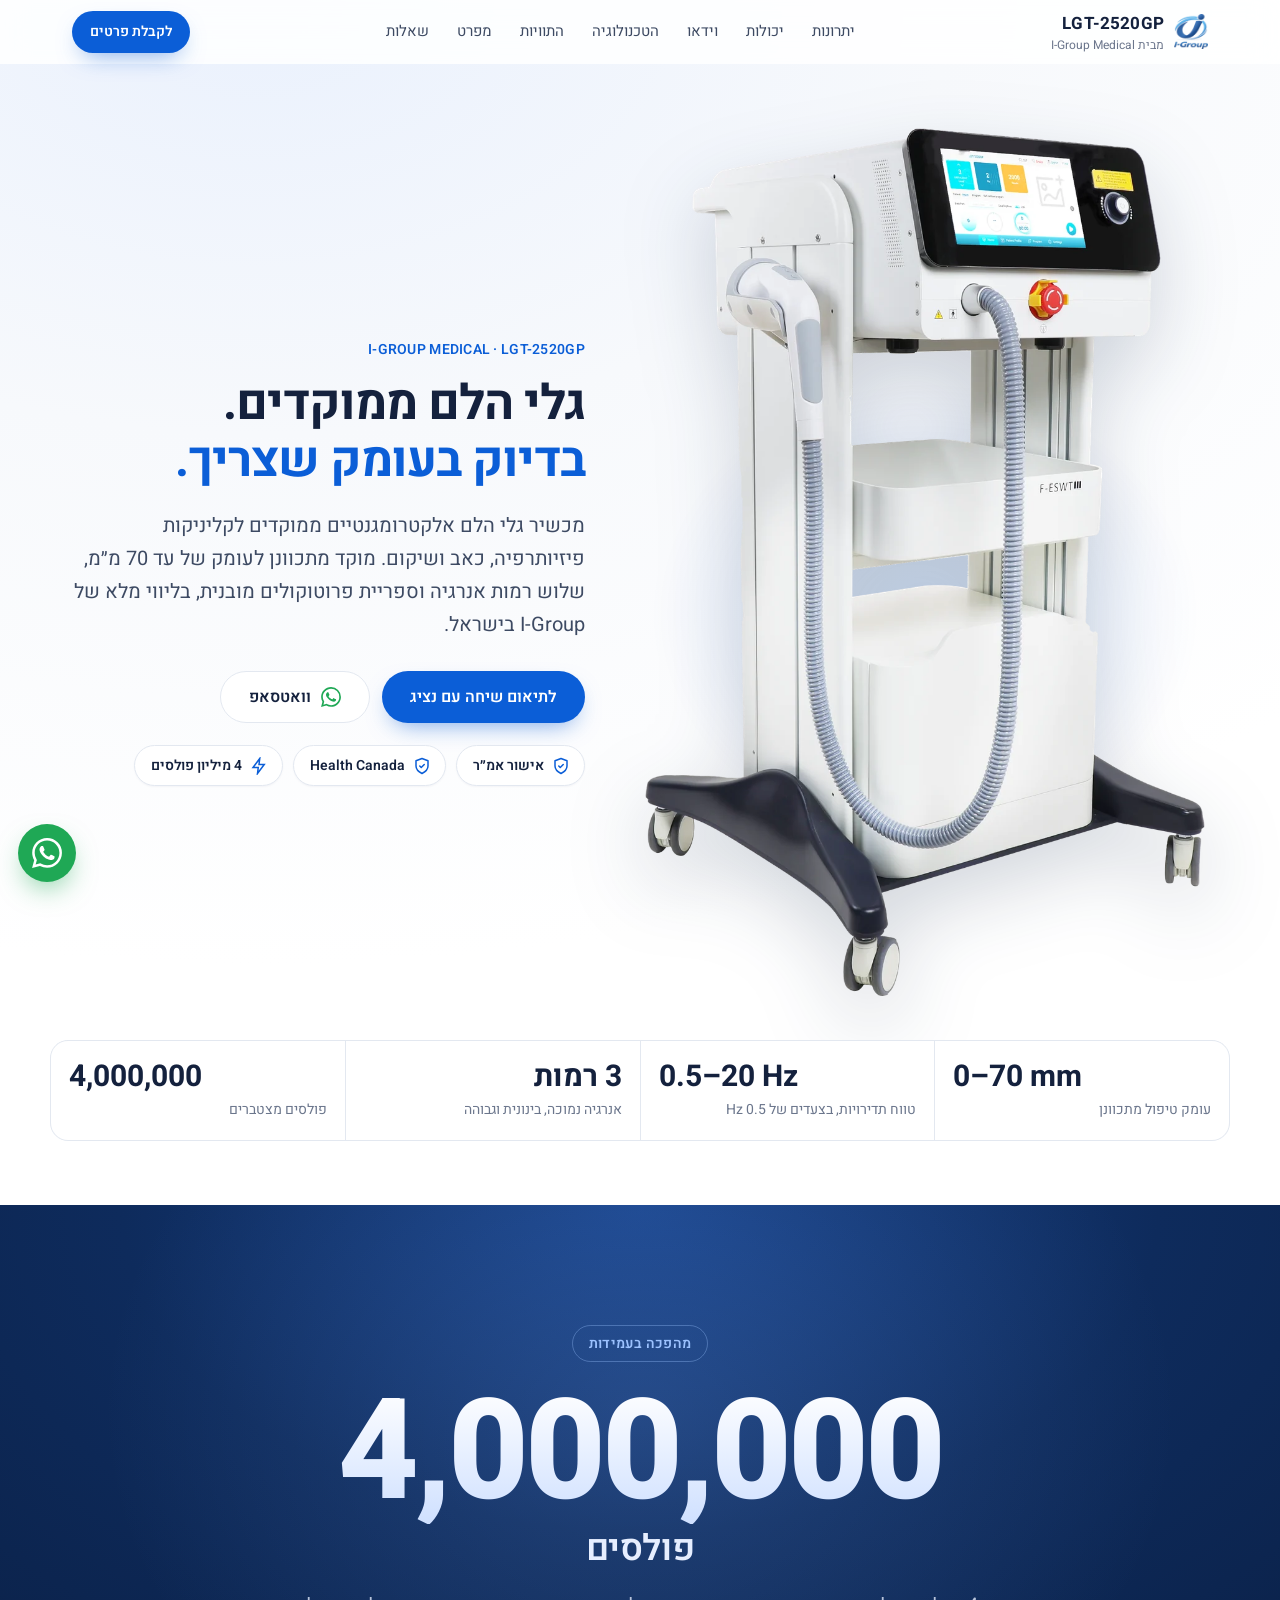
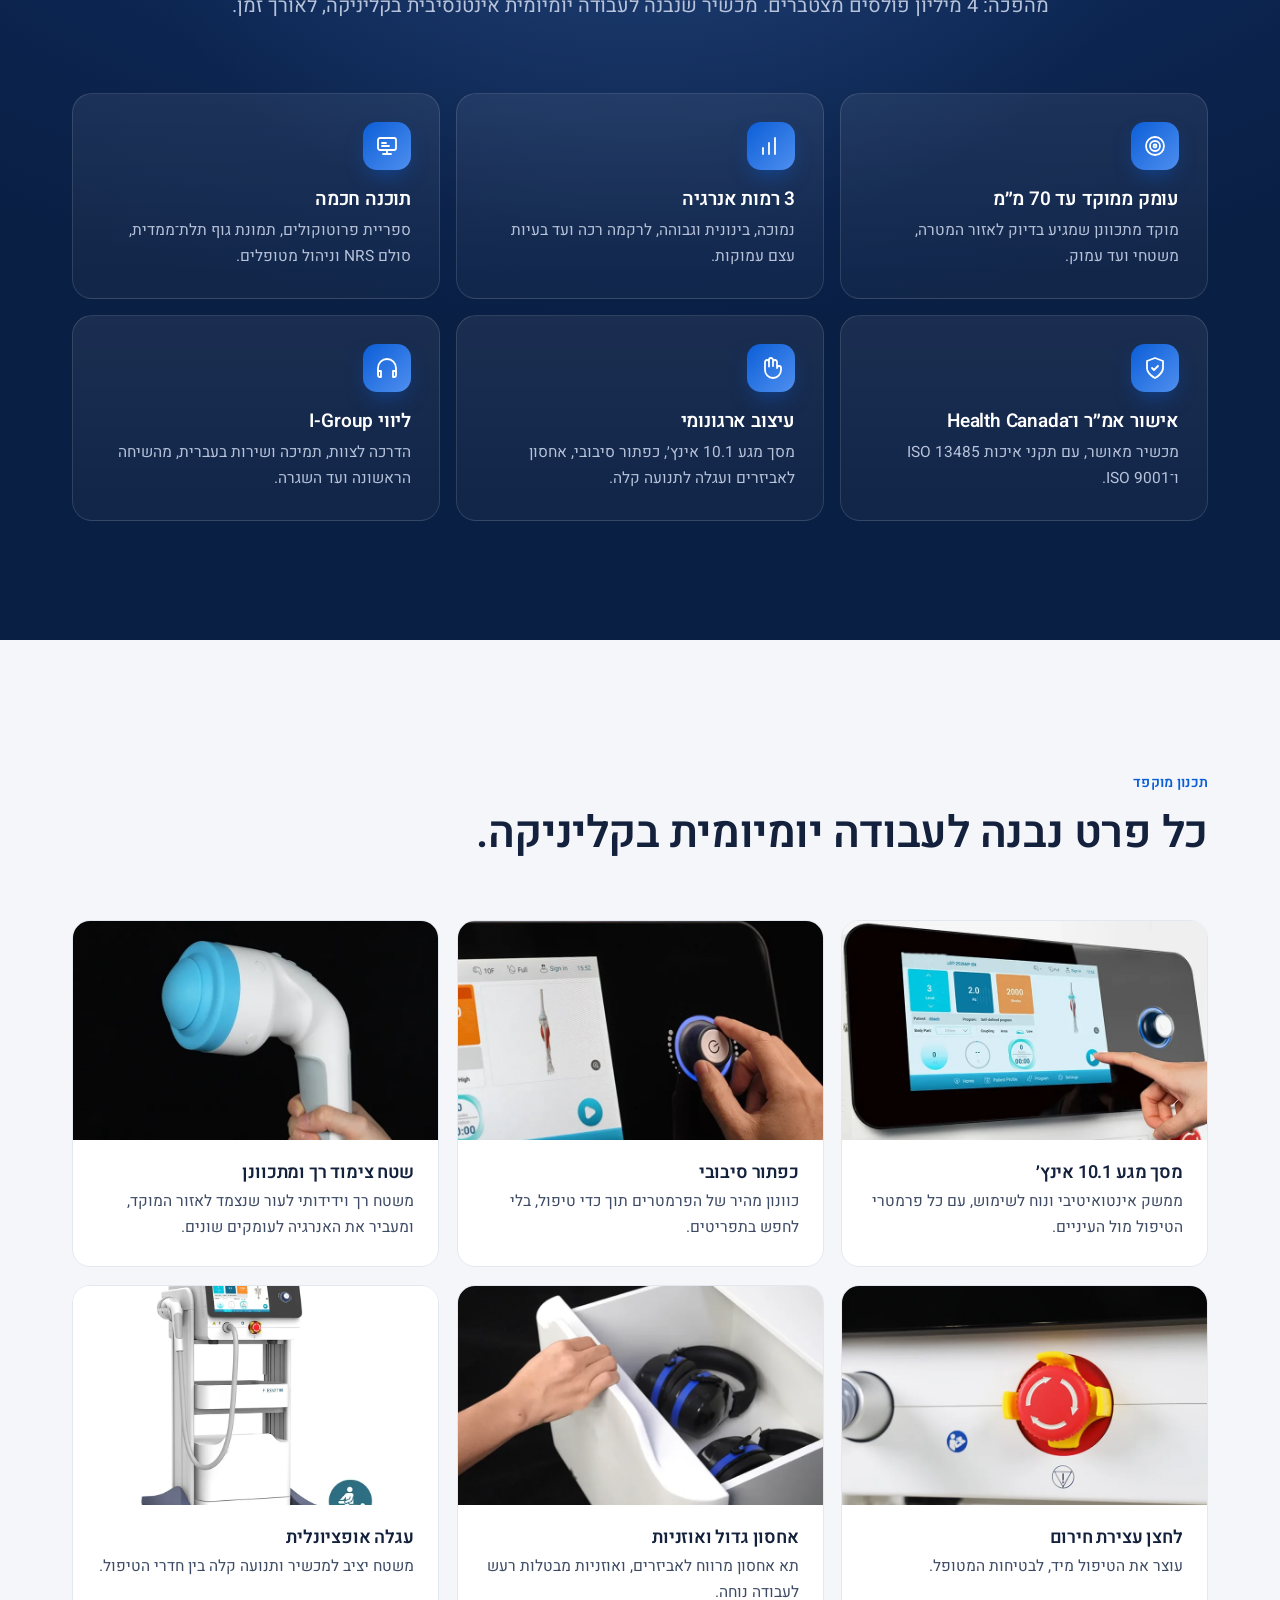
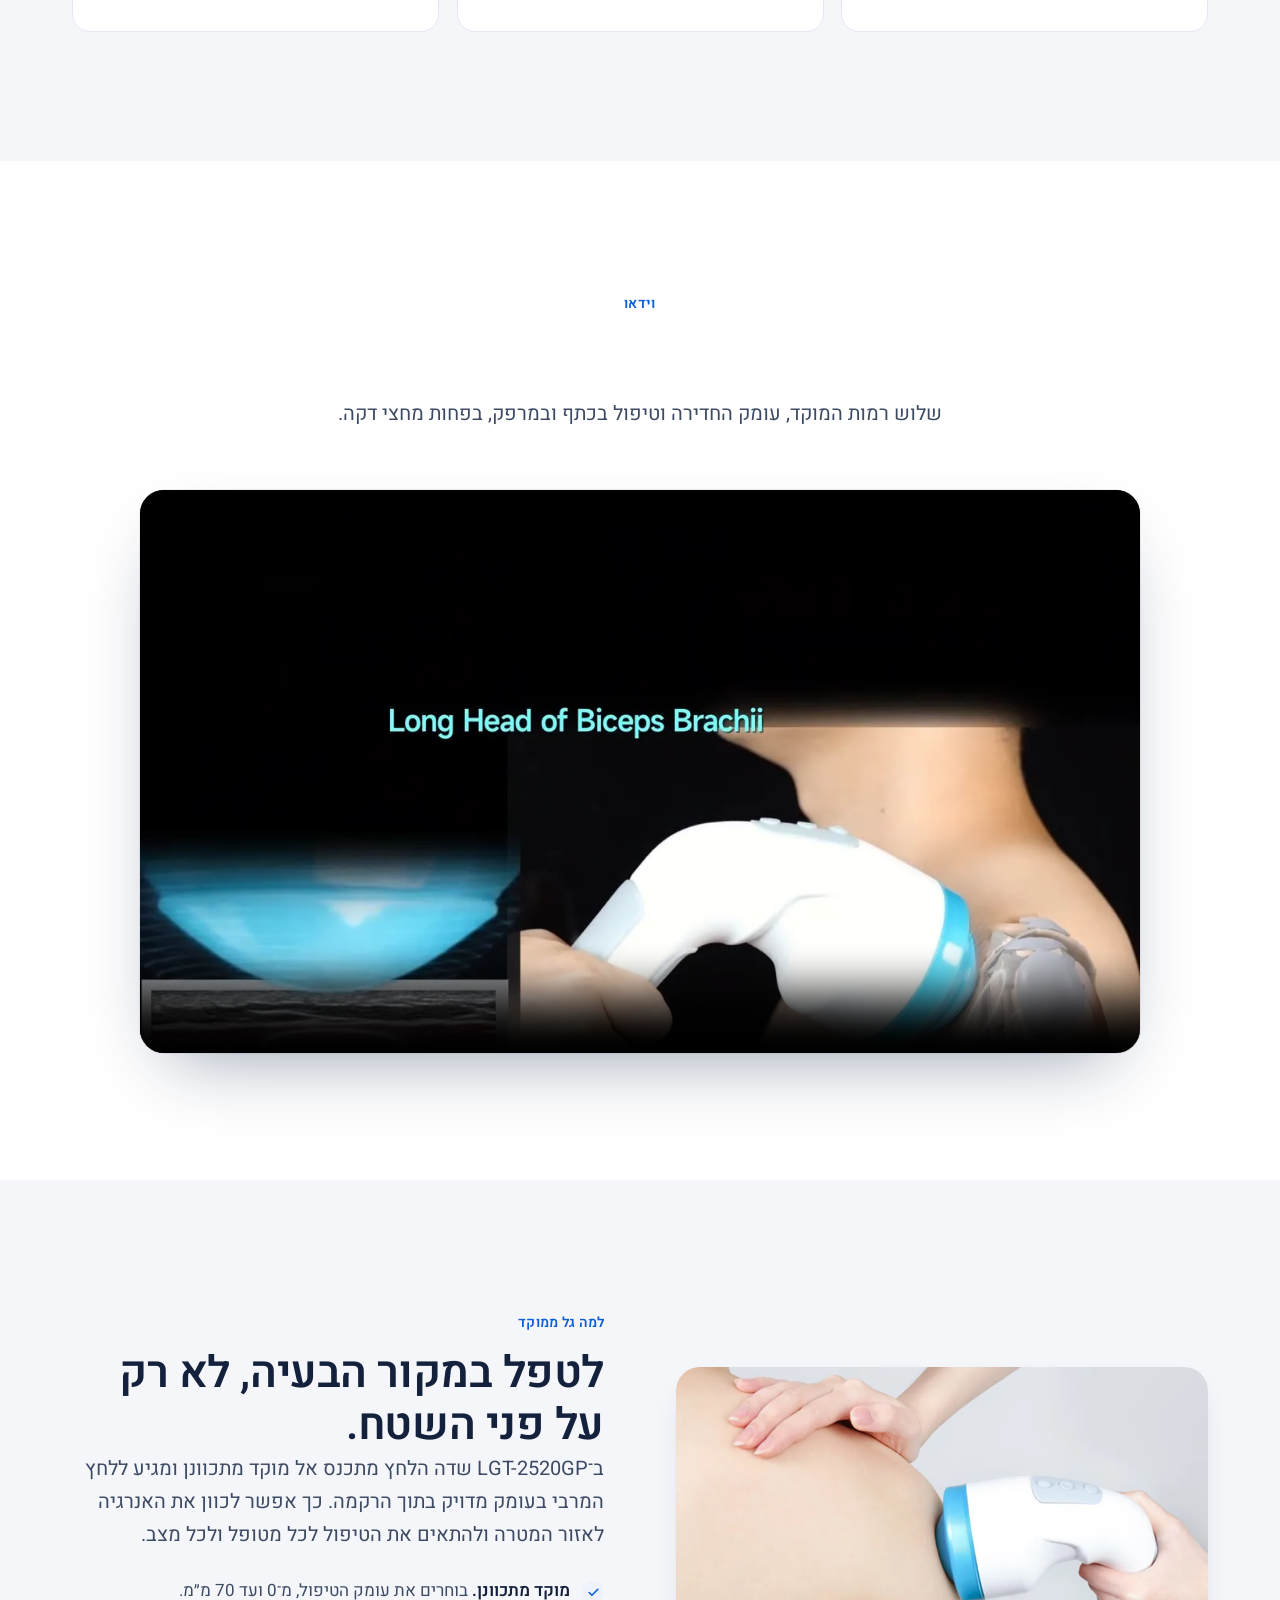
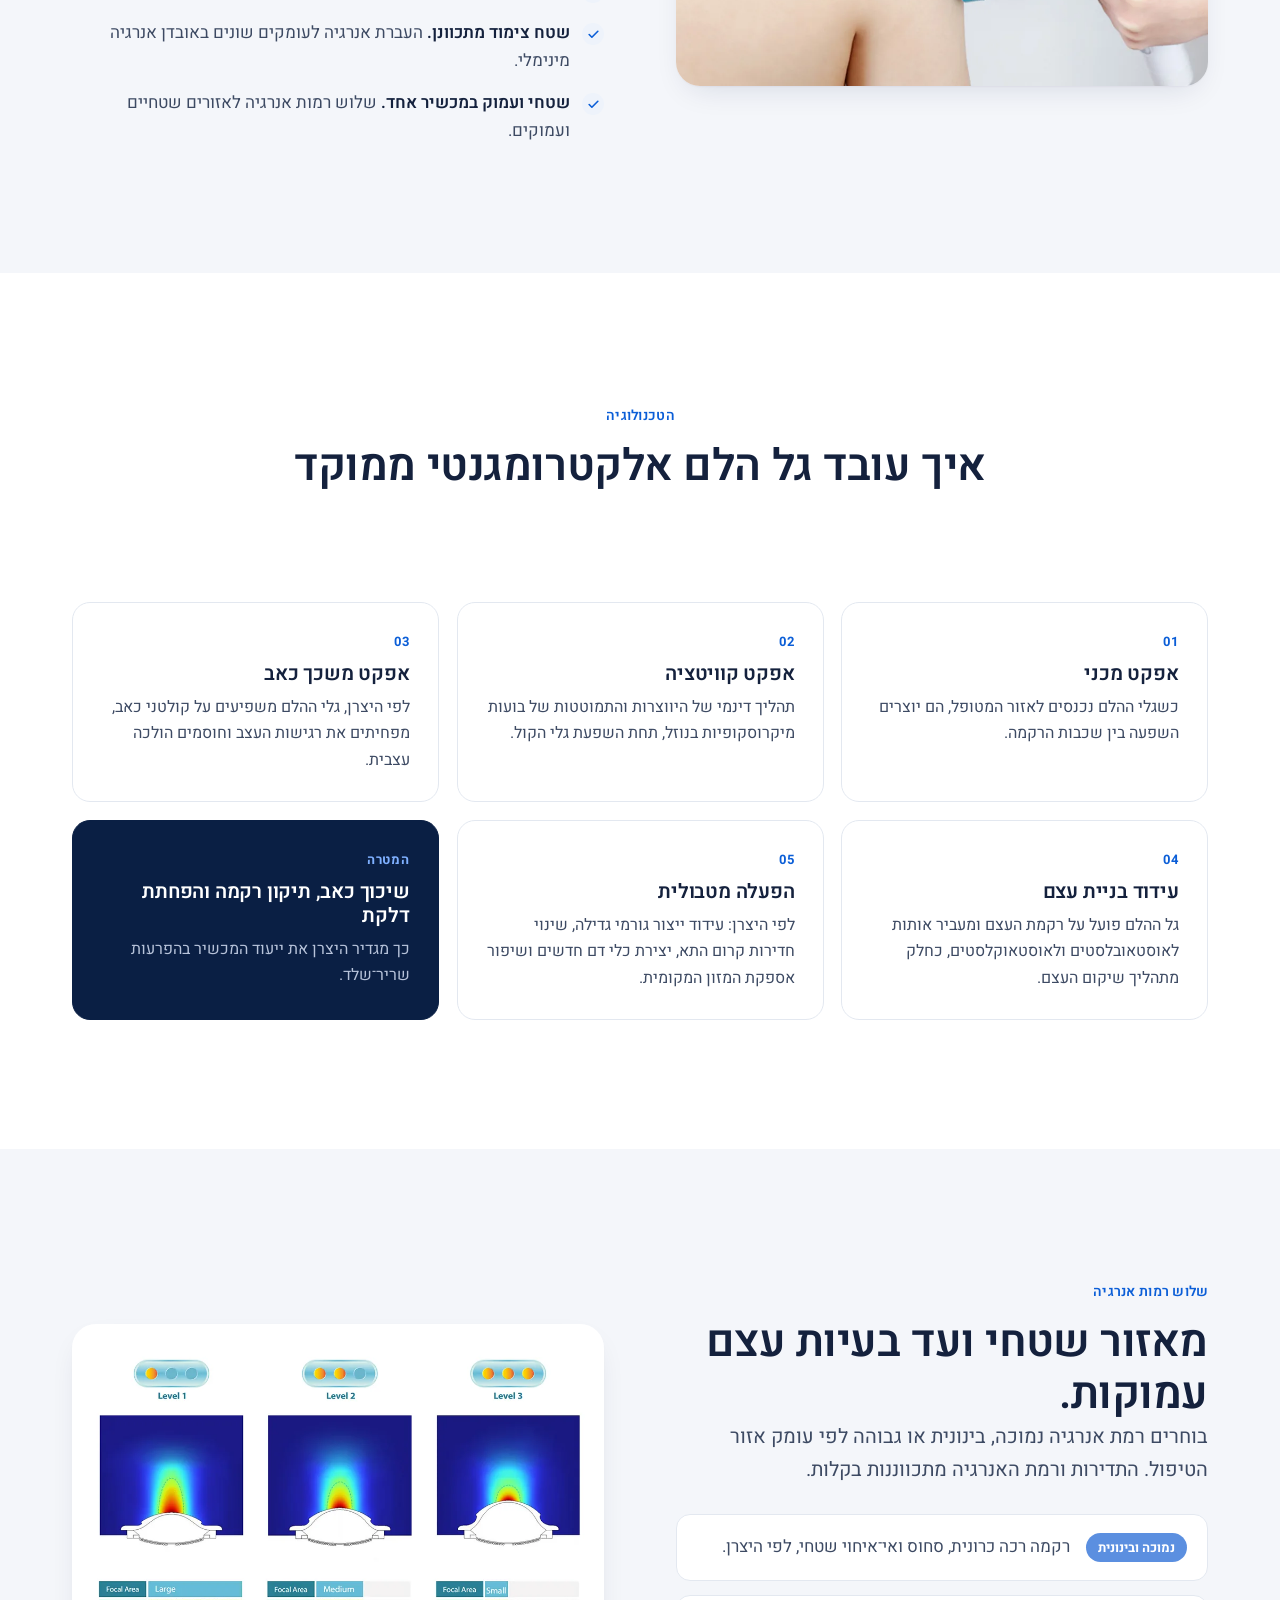
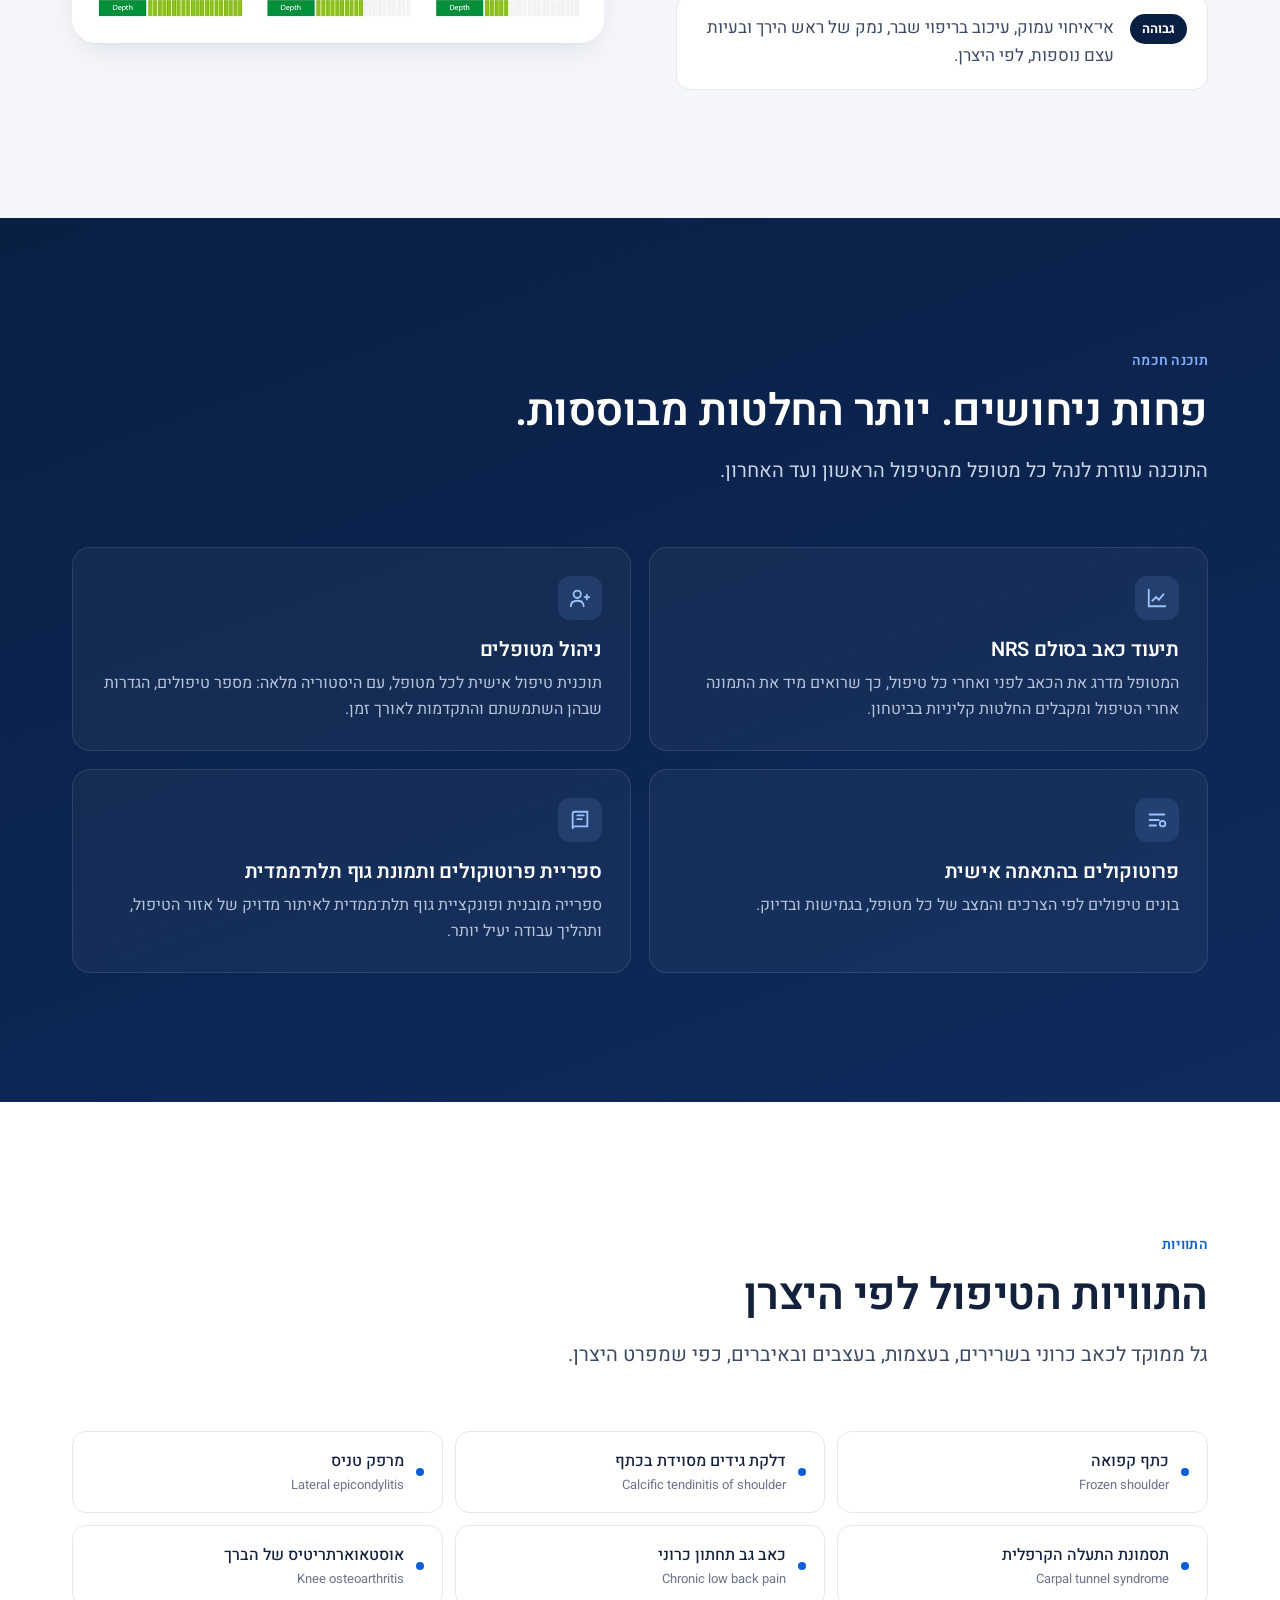
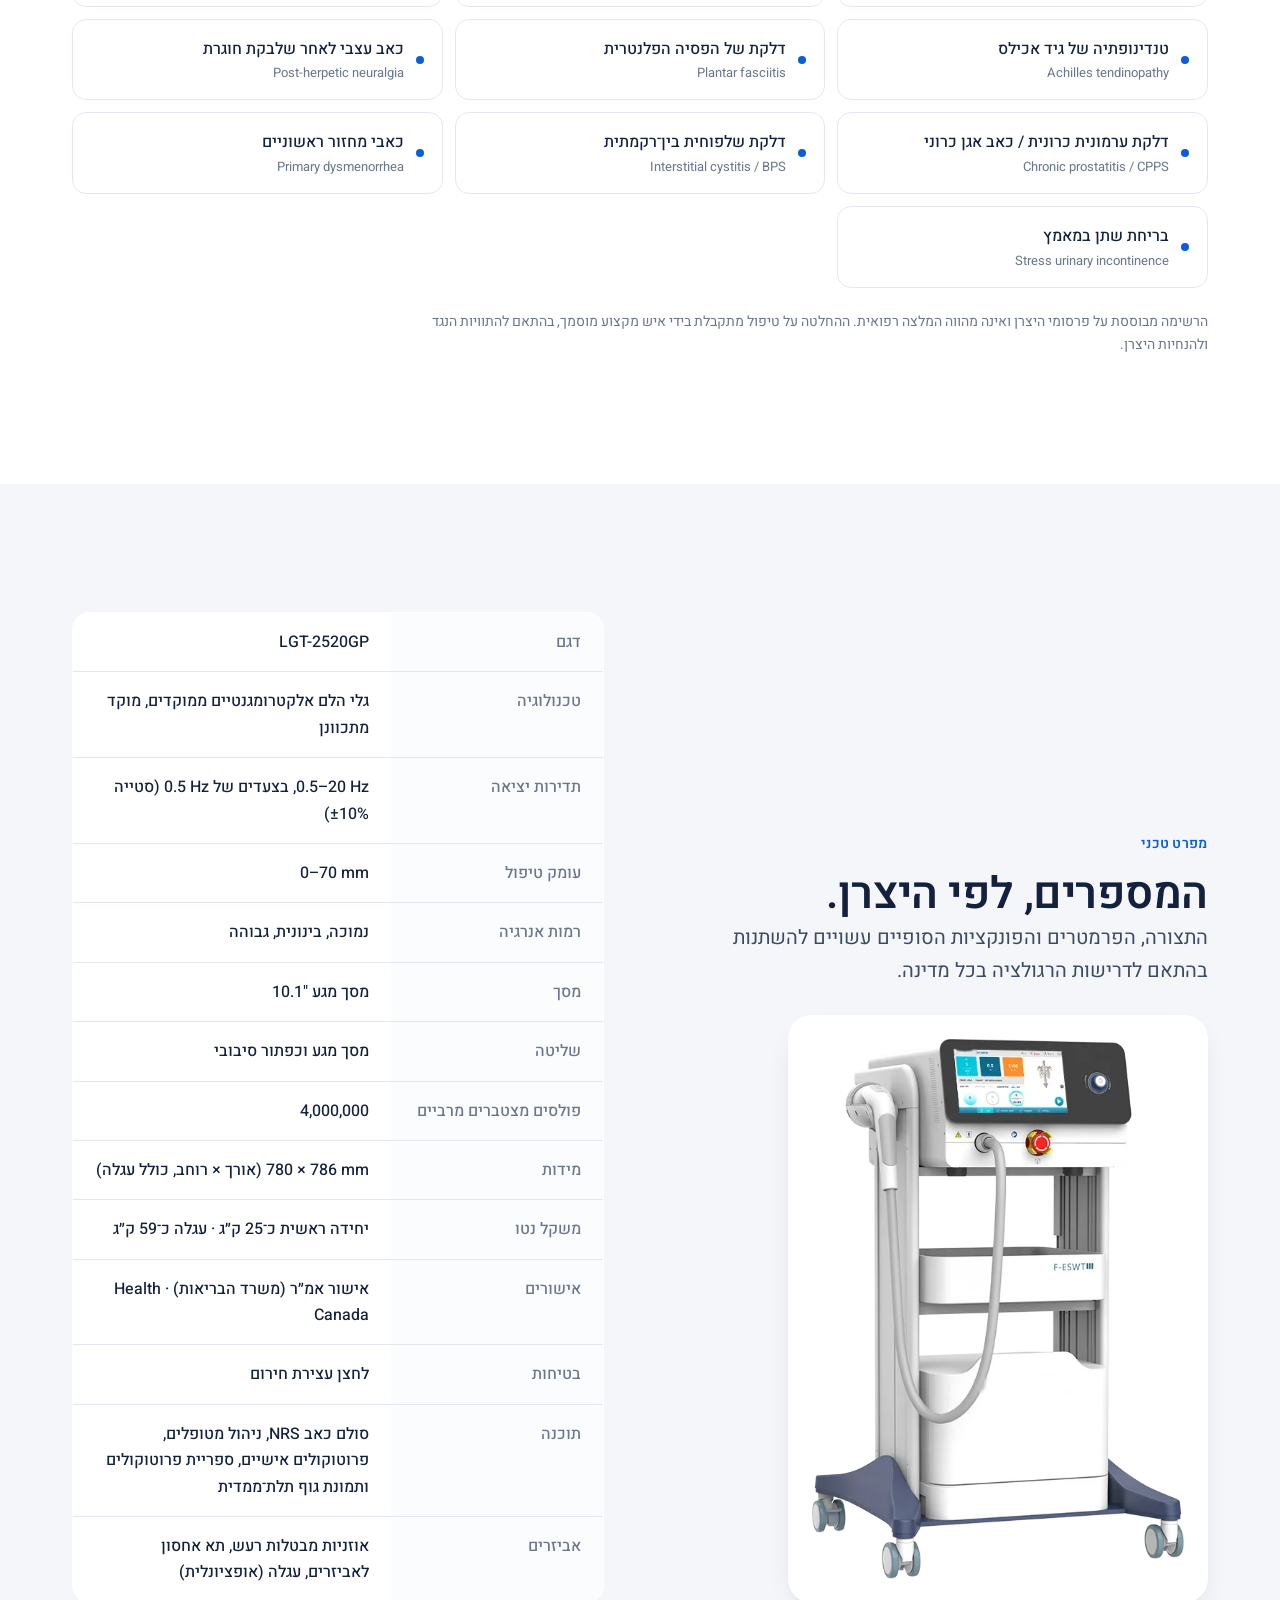
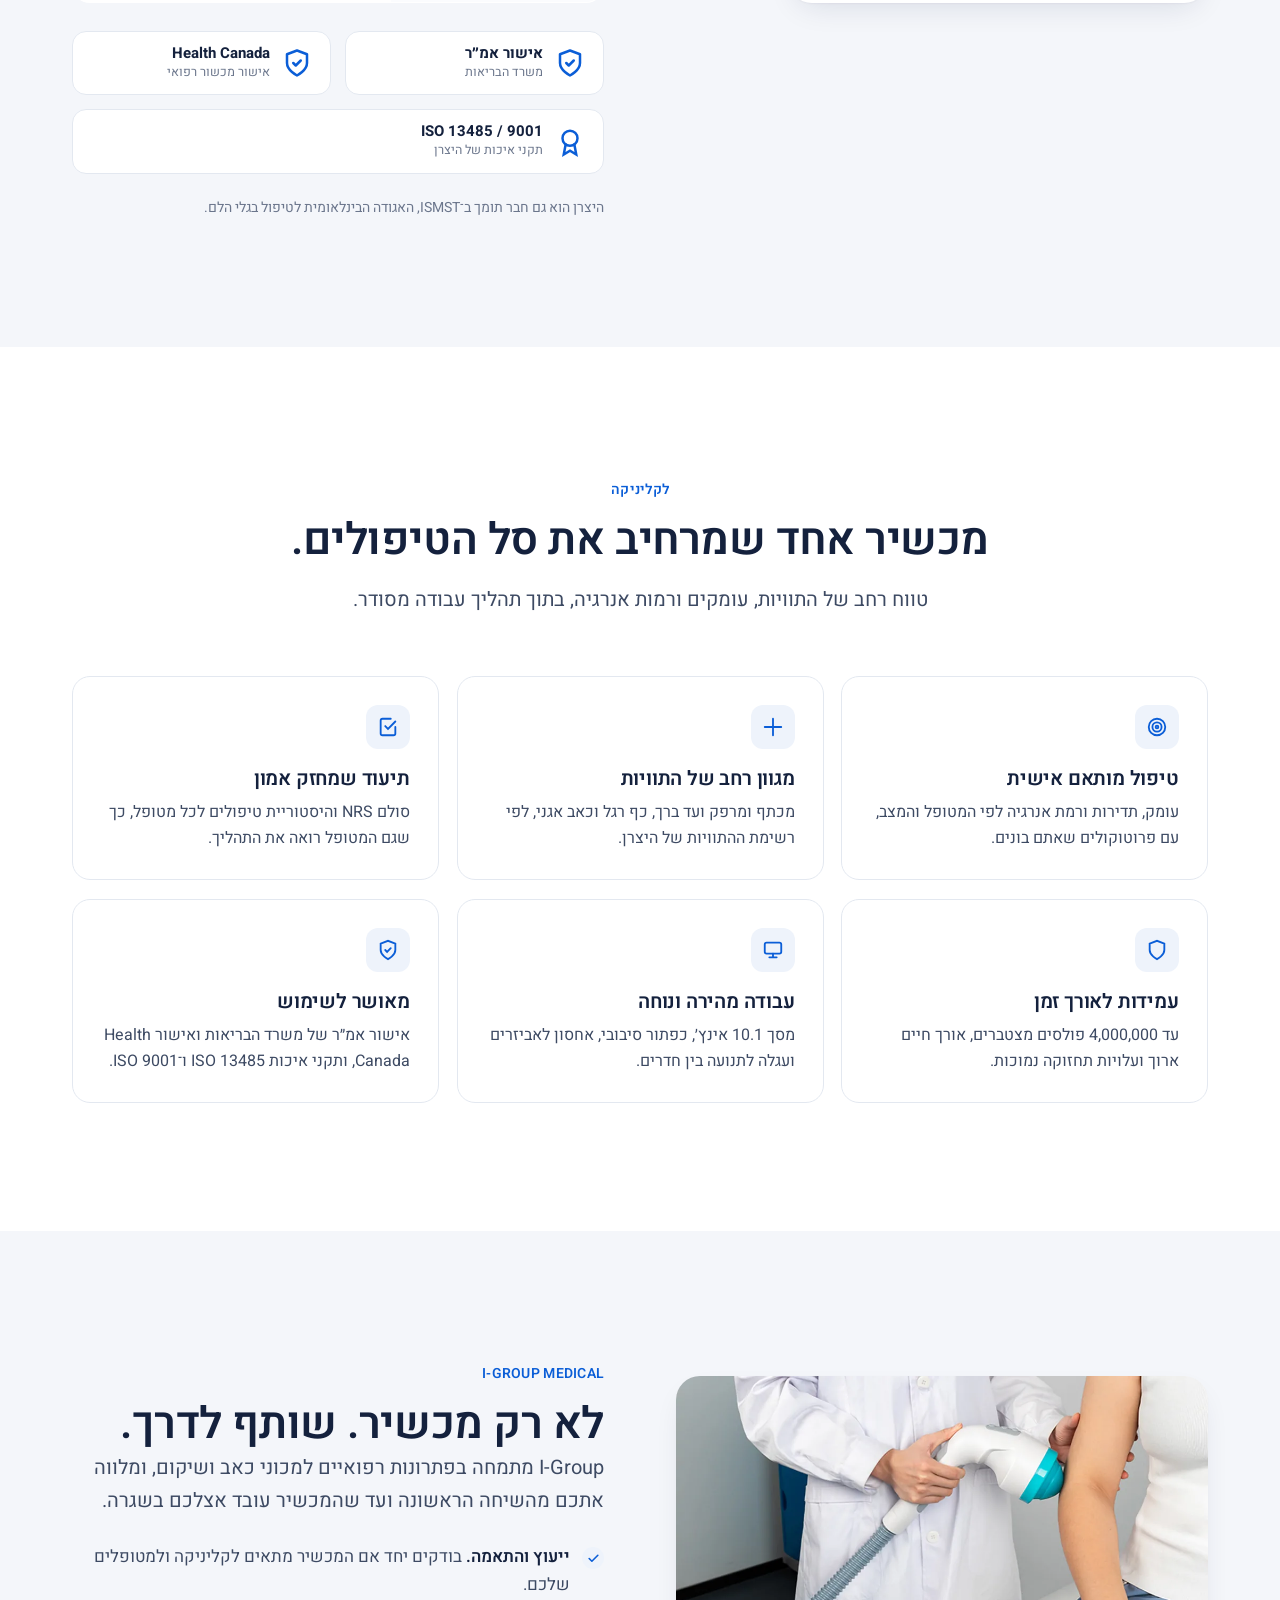
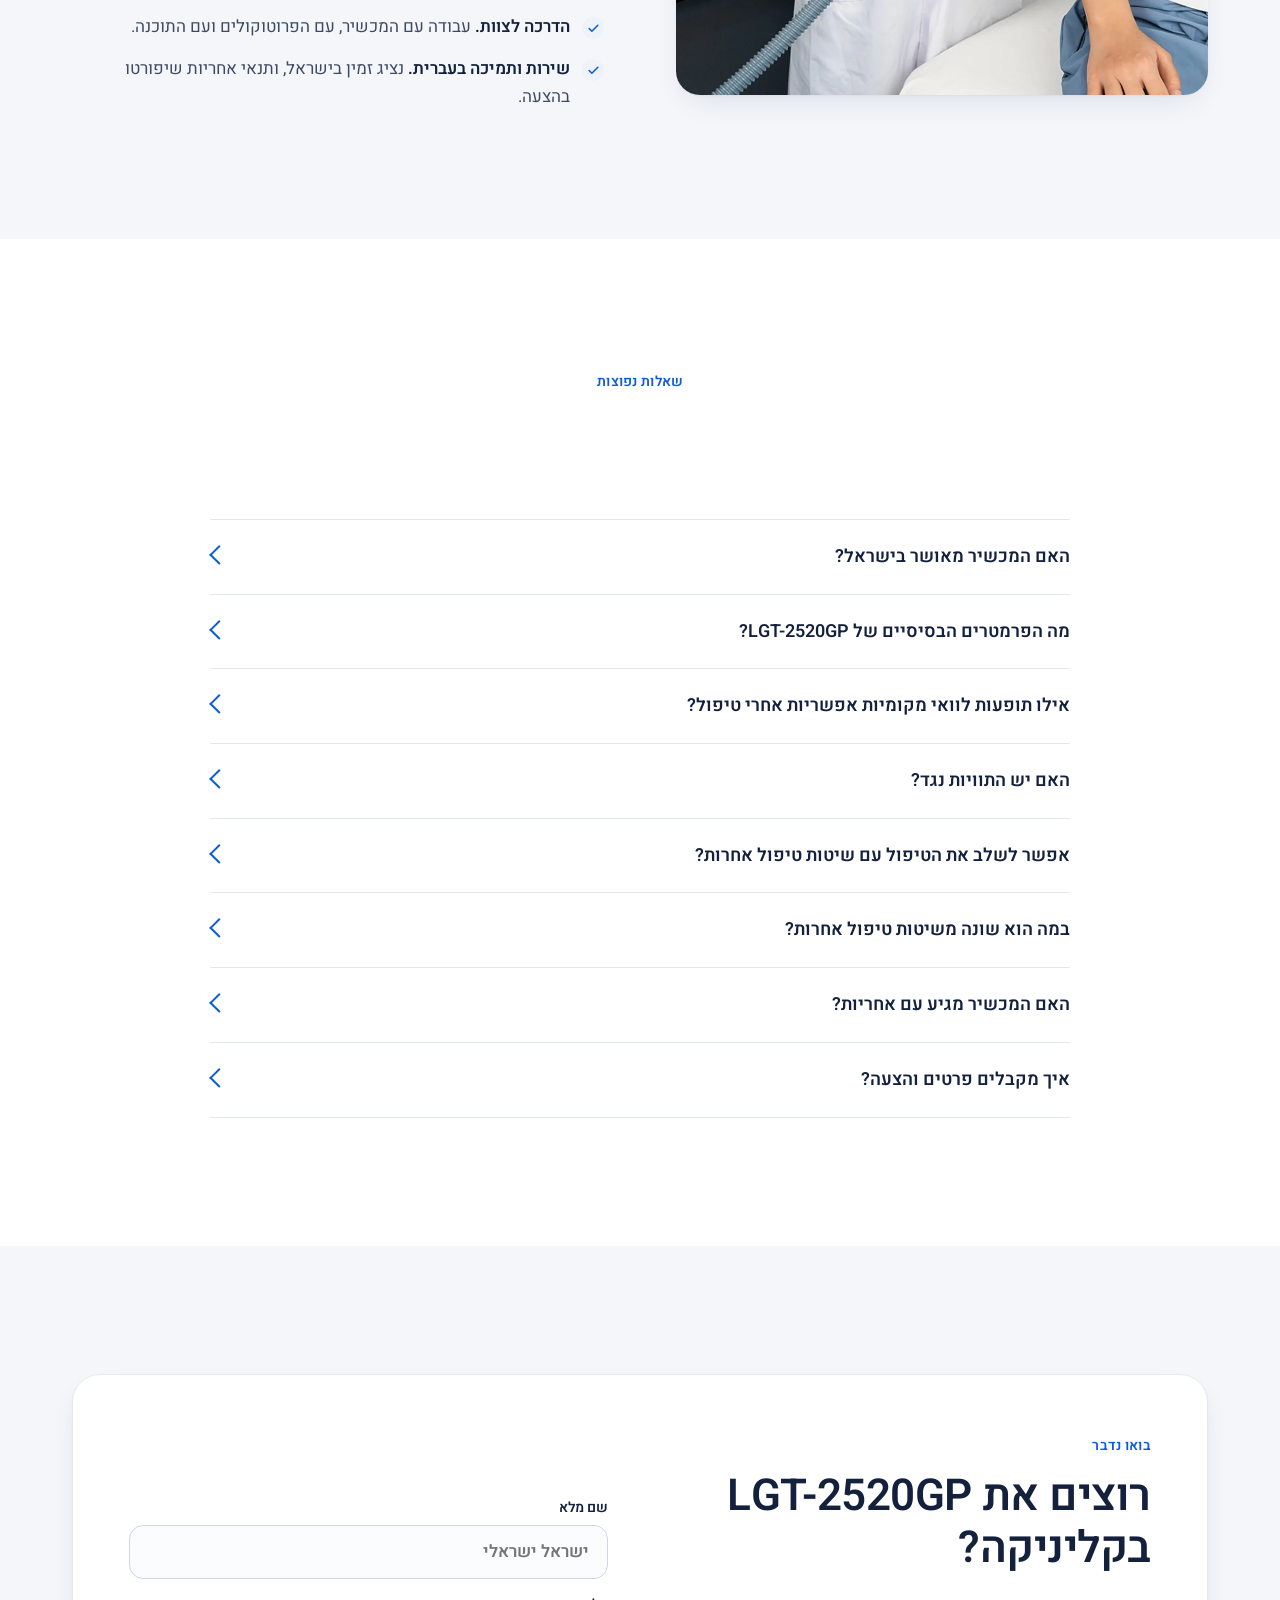
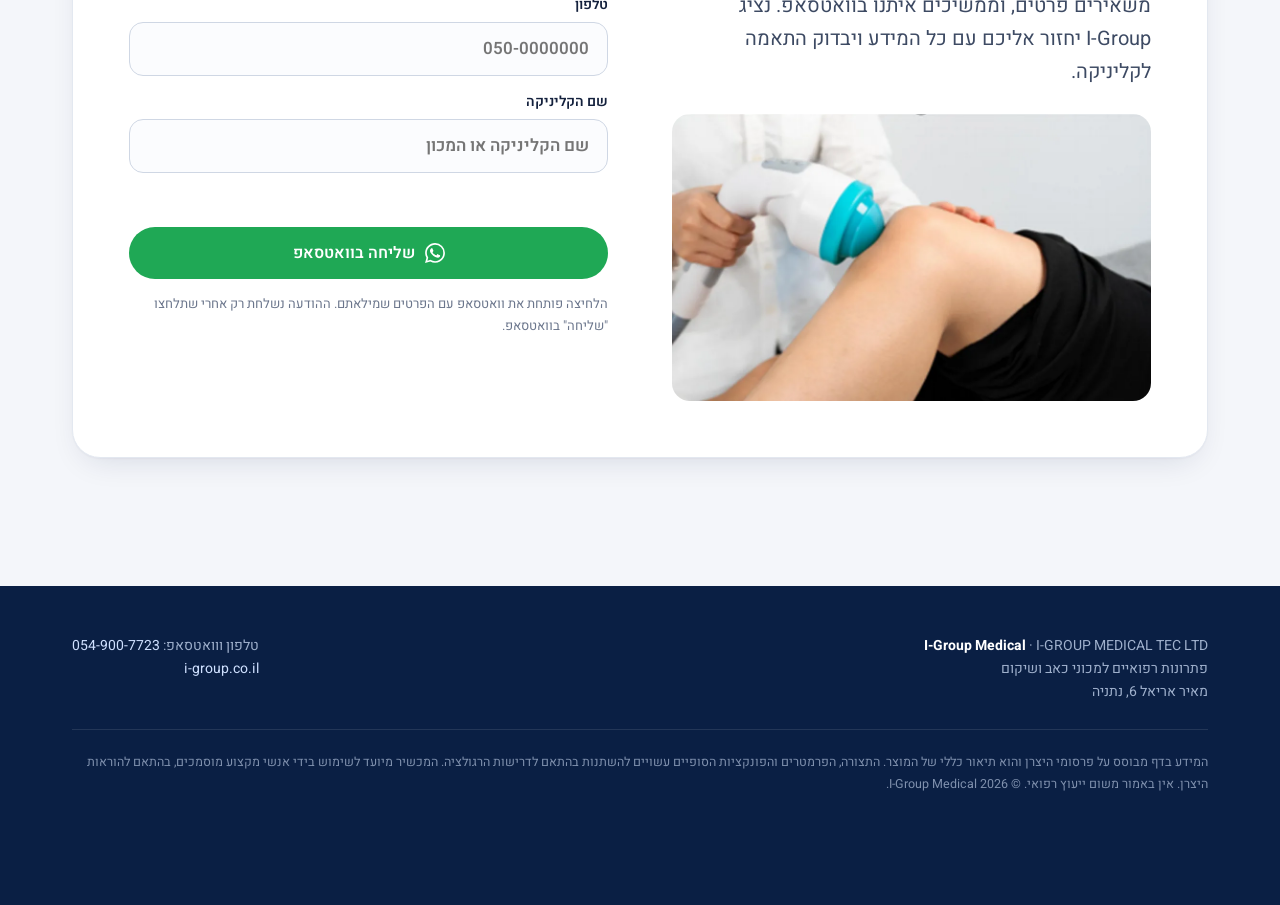
==== commit ff338c4b: "Point canonical/og/sitemap to live GitHub Pages URL" ====
--- a/index.html
+++ b/index.html
@@ -3,12 +3,12 @@
 <head>
 <meta charset="utf-8">
 <meta name="viewport" content="width=device-width, initial-scale=1, viewport-fit=cover">
-<!-- SITE_URL placeholder: replace https://i-group.co.il/lgt-2520gp/ everywhere below (canonical, og:url, og:image, JSON-LD, sitemap.xml, robots.txt) with the real production URL before publishing -->
+<!-- SITE_URL: https://ilan-lab.github.io/lgt-2520gp/ — if moving to a custom domain, replace it everywhere below (canonical, og:url, og:image, JSON-LD, sitemap.xml, robots.txt) with the real production URL before publishing -->
 <title>מכשיר גלי הלם ממוקדים LGT-2520GP לקליניקות | I-Group</title>
 <meta name="description" content="LGT-2520GP מבית I-Group: גלי הלם ממוקדים עם 4 מיליון פולסים, עומק עד 70 מ״מ, אישור אמ״ר ו־Health Canada. לקליניקות פיזיותרפיה וכאב בישראל.">
 <!-- Single switch: index,follow on production · noindex,nofollow on previews -->
 <meta name="robots" content="index,follow">
-<link rel="canonical" href="https://i-group.co.il/lgt-2520gp/">
+<link rel="canonical" href="https://ilan-lab.github.io/lgt-2520gp/">
 <meta name="theme-color" content="#0a1f44">
 <link rel="icon" href="favicon.ico" sizes="any">
 <link rel="icon" href="favicon.svg" type="image/svg+xml">
@@ -18,23 +18,23 @@
 <meta property="og:locale" content="he_IL">
 <meta property="og:title" content="LGT-2520GP: גלי הלם ממוקדים לקליניקה שלכם">
 <meta property="og:description" content="4 מיליון פולסים, מוקד מתכוונן עד עומק 70 מ״מ וספריית פרוטוקולים מובנית. אישור אמ״ר ו־Health Canada. בישראל דרך I-Group Medical.">
-<meta property="og:url" content="https://i-group.co.il/lgt-2520gp/">
-<meta property="og:image" content="https://i-group.co.il/lgt-2520gp/og/og.jpg">
+<meta property="og:url" content="https://ilan-lab.github.io/lgt-2520gp/">
+<meta property="og:image" content="https://ilan-lab.github.io/lgt-2520gp/og/og.jpg">
 <meta property="og:image:width" content="1200">
 <meta property="og:image:height" content="630">
 <meta property="og:image:alt" content="מכשיר גלי הלם ממוקדים LGT-2520GP על עגלה, על רקע בהיר">
 <meta name="twitter:card" content="summary_large_image">
 <meta name="twitter:title" content="LGT-2520GP: גלי הלם ממוקדים לקליניקה שלכם">
 <meta name="twitter:description" content="גלי הלם אלקטרומגנטיים ממוקדים, עומק טיפול 0–70 מ״מ ותדירות 0.5–20 Hz. בישראל דרך I-Group Medical.">
-<meta name="twitter:image" content="https://i-group.co.il/lgt-2520gp/og/og.jpg">
+<meta name="twitter:image" content="https://ilan-lab.github.io/lgt-2520gp/og/og.jpg">
 <link rel="preload" href="assets/fonts/heebo-hebrew.woff2" as="font" type="font/woff2" crossorigin>
 <link rel="preload" href="assets/img/lgt-2520gp-hero.webp" as="image" type="image/webp">
 <link rel="stylesheet" href="assets/site.css">
 <script type="application/ld+json">
 {"@context":"https://schema.org","@graph":[
- {"@type":"Organization","@id":"https://i-group.co.il/#org","name":"I-Group Medical · איי גרופ מדיקל","legalName":"I-GROUP MEDICAL TEC LTD","url":"https://i-group.co.il/","logo":"https://i-group.co.il/lgt-2520gp/assets/img/igroup.webp","telephone":"+972-54-900-7723","address":{"@type":"PostalAddress","streetAddress":"מאיר אריאל 6","addressLocality":"נתניה","addressCountry":"IL"},"contactPoint":{"@type":"ContactPoint","telephone":"+972-54-900-7723","contactType":"sales","availableLanguage":["he"]}},
- {"@type":"Product","@id":"https://i-group.co.il/lgt-2520gp/#product","name":"LGT-2520GP Electromagnetic Focused Shockwave Therapy Device","alternateName":"מכשיר גלי הלם אלקטרומגנטיים ממוקדים LGT-2520GP","model":"LGT-2520GP","sku":"LGT-2520GP","brand":{"@type":"Brand","name":"I-Group Medical"},"category":"Medical Devices > Shockwave Therapy","image":["https://i-group.co.il/lgt-2520gp/og/og.jpg","https://i-group.co.il/lgt-2520gp/assets/img/lgt-2520gp-hero.webp"],"description":"מכשיר גלי הלם אלקטרומגנטיים ממוקדים לקליניקות: מוקד מתכוונן לעומק 0–70 מ״מ, תדירות 0.5–20 Hz, שלוש רמות אנרגיה, עד 4,000,000 פולסים, מסך מגע 10.1 אינץ׳ וספריית פרוטוקולים מובנית. בעל אישור אמ״ר ואישור Health Canada.","additionalProperty":[{"@type":"PropertyValue","name":"תדירות","value":"0.5–20 Hz"},{"@type":"PropertyValue","name":"עומק טיפול","value":"0–70 mm"},{"@type":"PropertyValue","name":"מסך","value":"10.1 inch touch"},{"@type":"PropertyValue","name":"פולסים מצטברים","value":"4,000,000"},{"@type":"PropertyValue","name":"אישורים","value":"אישור אמ״ר (משרד הבריאות), Health Canada"}]},
- {"@type":"BreadcrumbList","itemListElement":[{"@type":"ListItem","position":1,"name":"I-Group","item":"https://i-group.co.il/"},{"@type":"ListItem","position":2,"name":"LGT-2520GP גלי הלם ממוקדים","item":"https://i-group.co.il/lgt-2520gp/"}]},
+ {"@type":"Organization","@id":"https://i-group.co.il/#org","name":"I-Group Medical · איי גרופ מדיקל","legalName":"I-GROUP MEDICAL TEC LTD","url":"https://i-group.co.il/","logo":"https://ilan-lab.github.io/lgt-2520gp/assets/img/igroup.webp","telephone":"+972-54-900-7723","address":{"@type":"PostalAddress","streetAddress":"מאיר אריאל 6","addressLocality":"נתניה","addressCountry":"IL"},"contactPoint":{"@type":"ContactPoint","telephone":"+972-54-900-7723","contactType":"sales","availableLanguage":["he"]}},
+ {"@type":"Product","@id":"https://ilan-lab.github.io/lgt-2520gp/#product","name":"LGT-2520GP Electromagnetic Focused Shockwave Therapy Device","alternateName":"מכשיר גלי הלם אלקטרומגנטיים ממוקדים LGT-2520GP","model":"LGT-2520GP","sku":"LGT-2520GP","brand":{"@type":"Brand","name":"I-Group Medical"},"category":"Medical Devices > Shockwave Therapy","image":["https://ilan-lab.github.io/lgt-2520gp/og/og.jpg","https://ilan-lab.github.io/lgt-2520gp/assets/img/lgt-2520gp-hero.webp"],"description":"מכשיר גלי הלם אלקטרומגנטיים ממוקדים לקליניקות: מוקד מתכוונן לעומק 0–70 מ״מ, תדירות 0.5–20 Hz, שלוש רמות אנרגיה, עד 4,000,000 פולסים, מסך מגע 10.1 אינץ׳ וספריית פרוטוקולים מובנית. בעל אישור אמ״ר ואישור Health Canada.","additionalProperty":[{"@type":"PropertyValue","name":"תדירות","value":"0.5–20 Hz"},{"@type":"PropertyValue","name":"עומק טיפול","value":"0–70 mm"},{"@type":"PropertyValue","name":"מסך","value":"10.1 inch touch"},{"@type":"PropertyValue","name":"פולסים מצטברים","value":"4,000,000"},{"@type":"PropertyValue","name":"אישורים","value":"אישור אמ״ר (משרד הבריאות), Health Canada"}]},
+ {"@type":"BreadcrumbList","itemListElement":[{"@type":"ListItem","position":1,"name":"I-Group","item":"https://i-group.co.il/"},{"@type":"ListItem","position":2,"name":"LGT-2520GP גלי הלם ממוקדים","item":"https://ilan-lab.github.io/lgt-2520gp/"}]},
  {"@type":"FAQPage","mainEntity":[
   {"@type":"Question","name":"האם המכשיר מאושר בישראל?","acceptedAnswer":{"@type":"Answer","text":"כן. ל־LGT-2520GP יש אישור אמ״ר של משרד הבריאות, וגם אישור Health Canada. נשמח לשלוח את פרטי האישורים יחד עם ההצעה."}},
   {"@type":"Question","name":"מה הפרמטרים הבסיסיים של LGT-2520GP?","acceptedAnswer":{"@type":"Answer","text":"לפי היצרן: תדירות יציאה 0.5–20 Hz בצעדים של 0.5 Hz (סטייה ±10%), עומק טיפול 0–70 מ״מ, מידות 780×786 מ״מ כולל עגלה, משקל יחידה ראשית כ־25 ק״ג ועגלה כ־59 ק״ג, ועד 4,000,000 פולסים מצטברים."}},
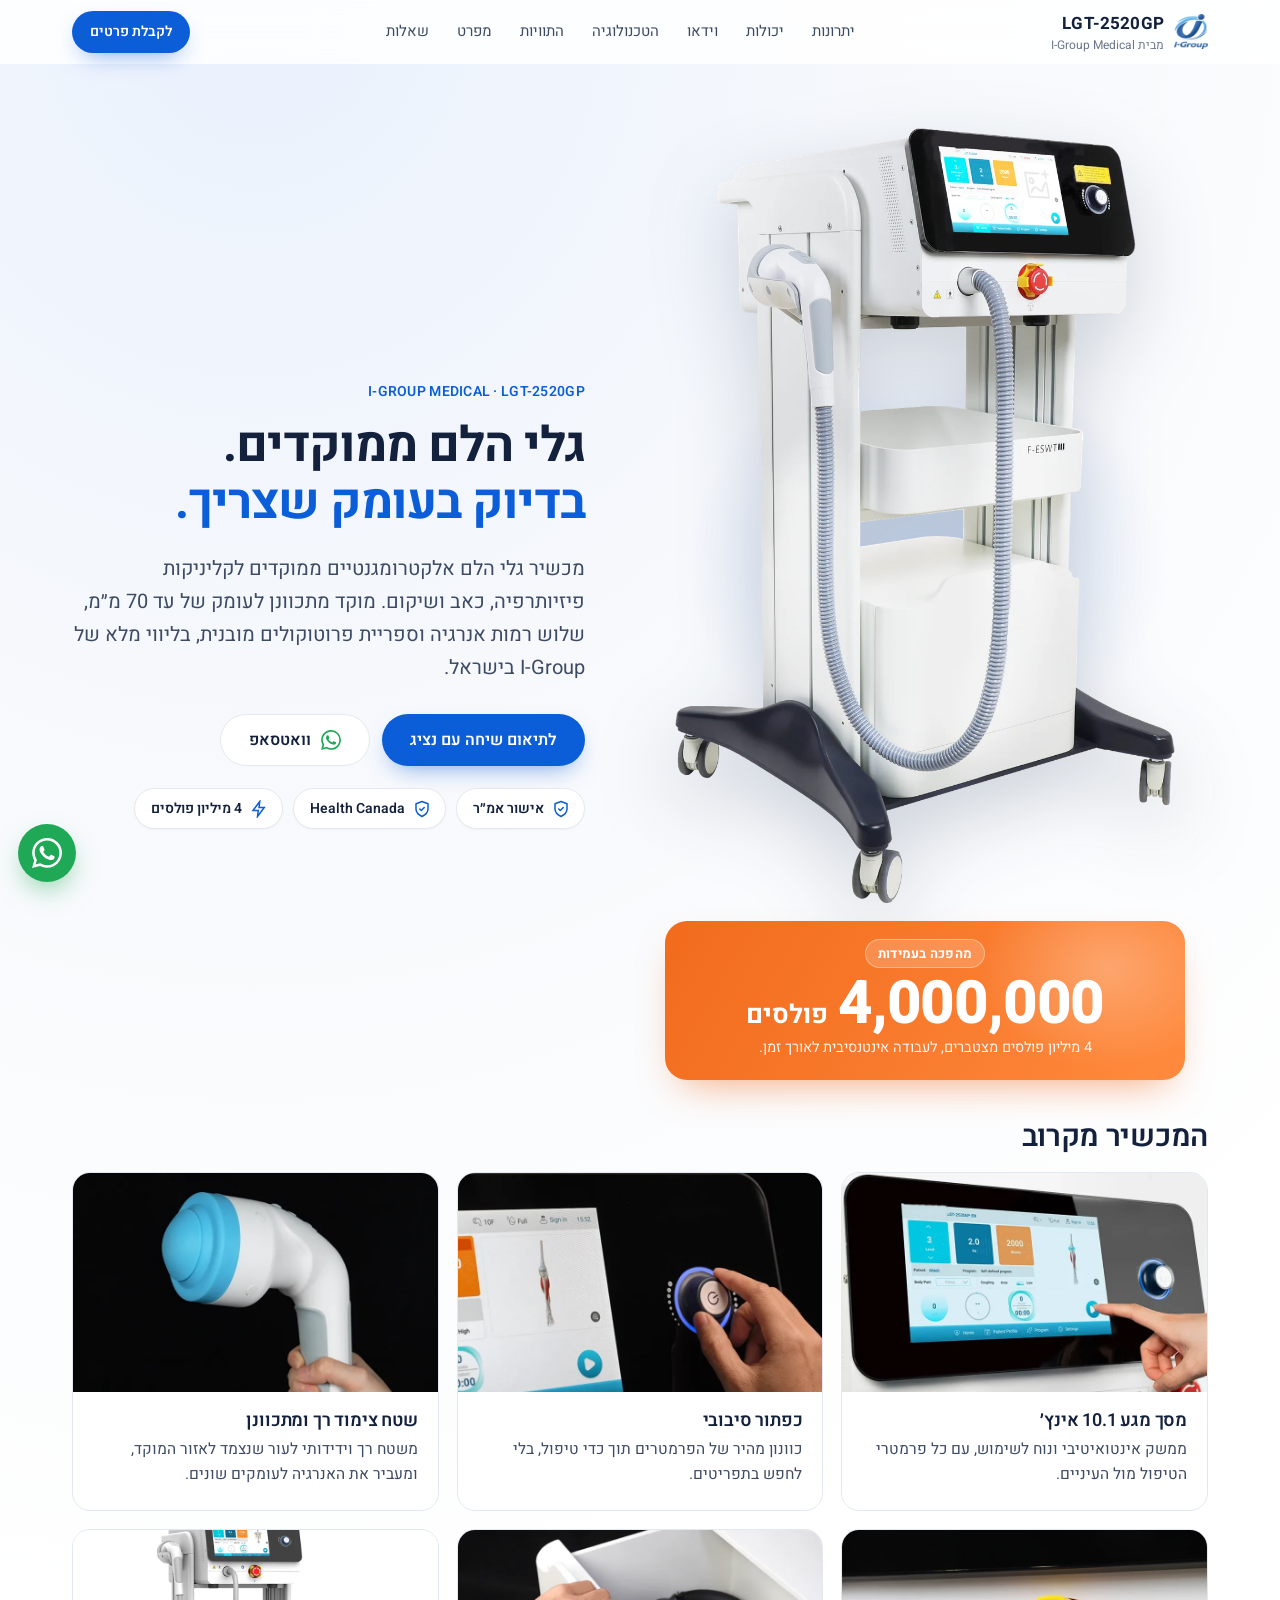
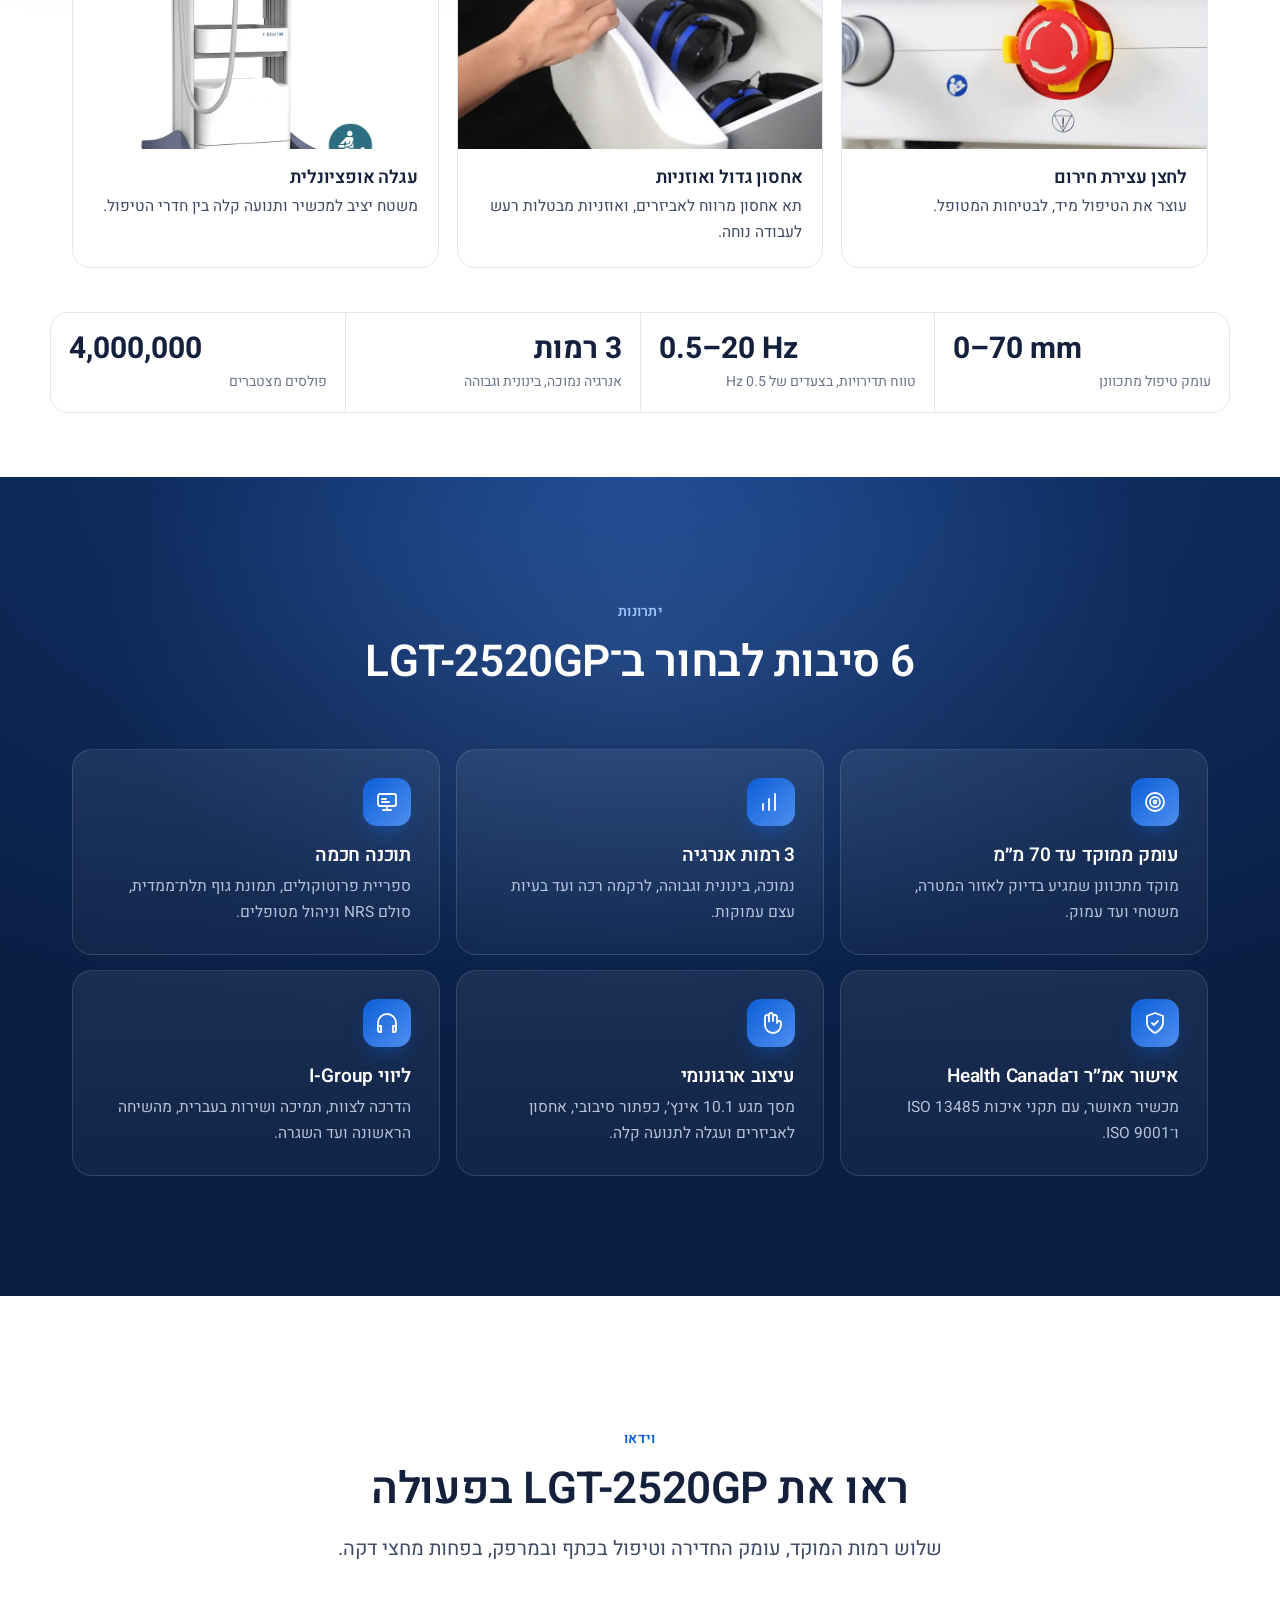
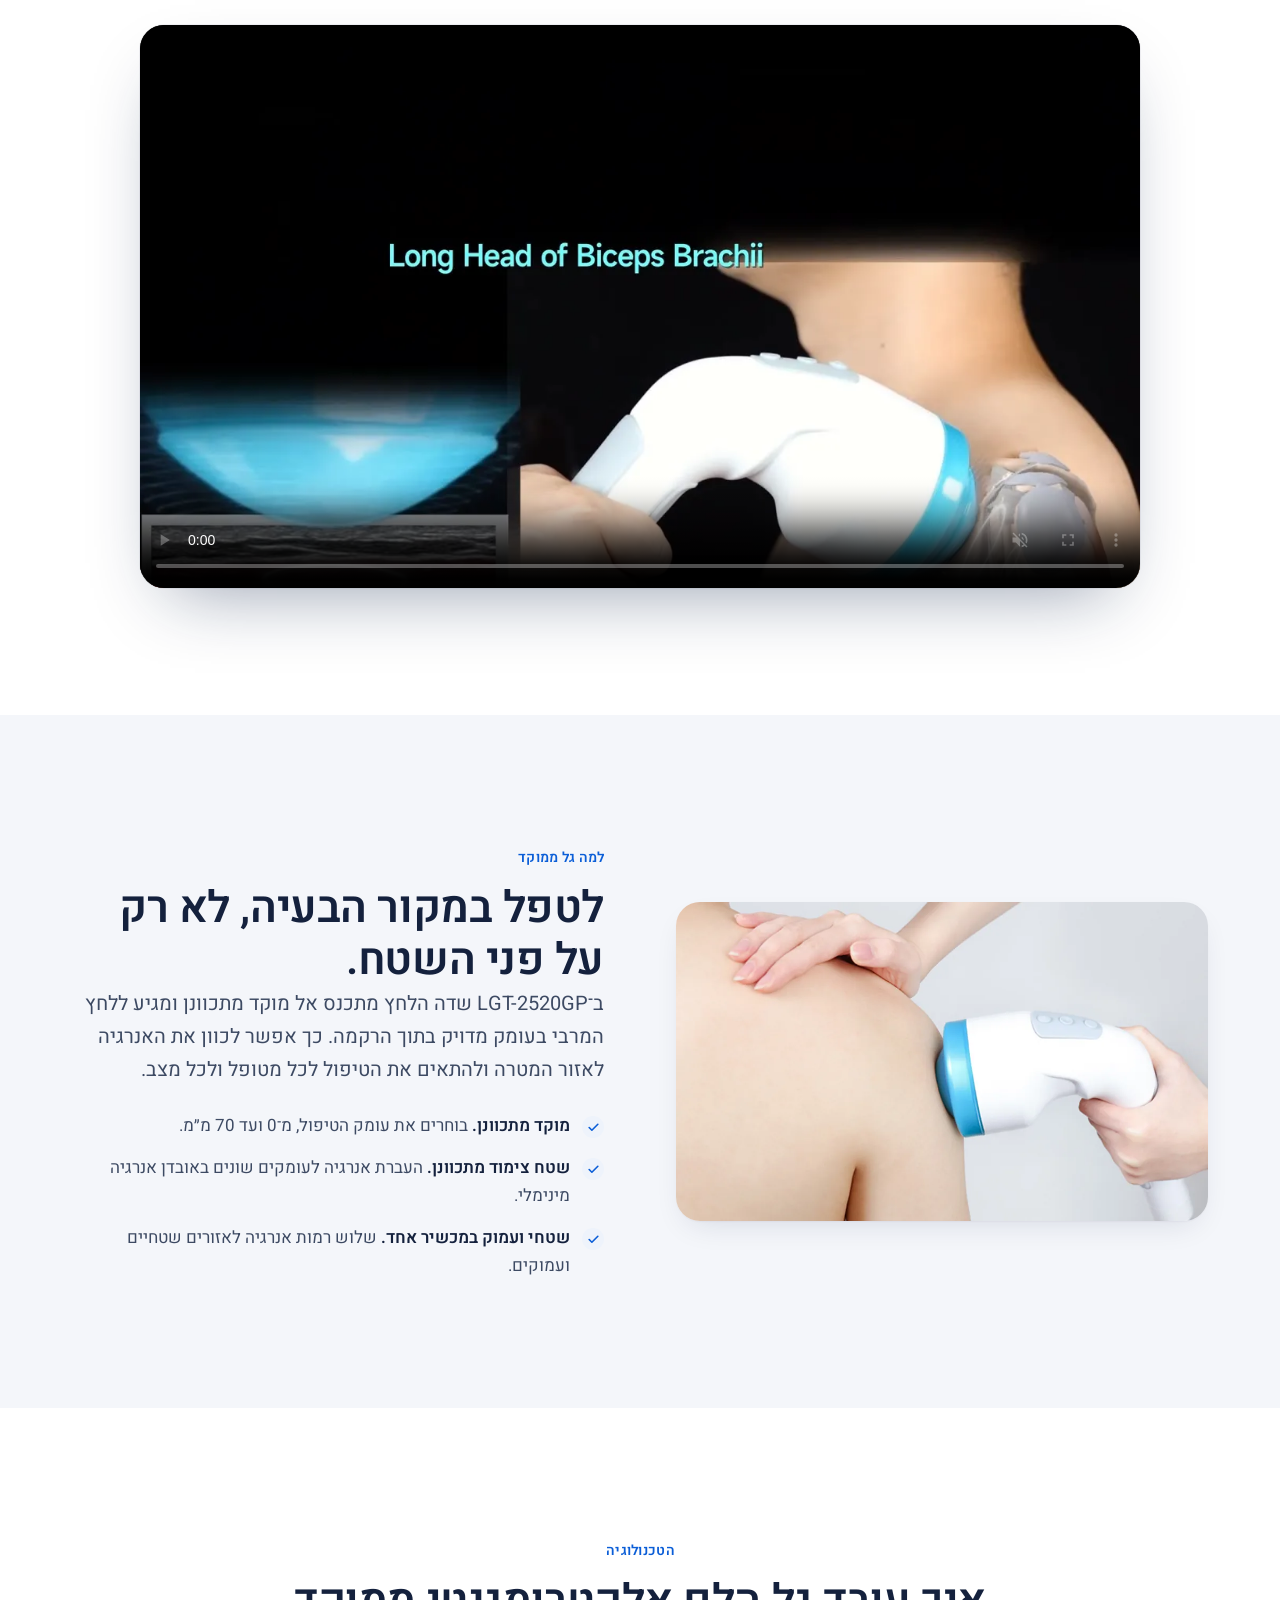
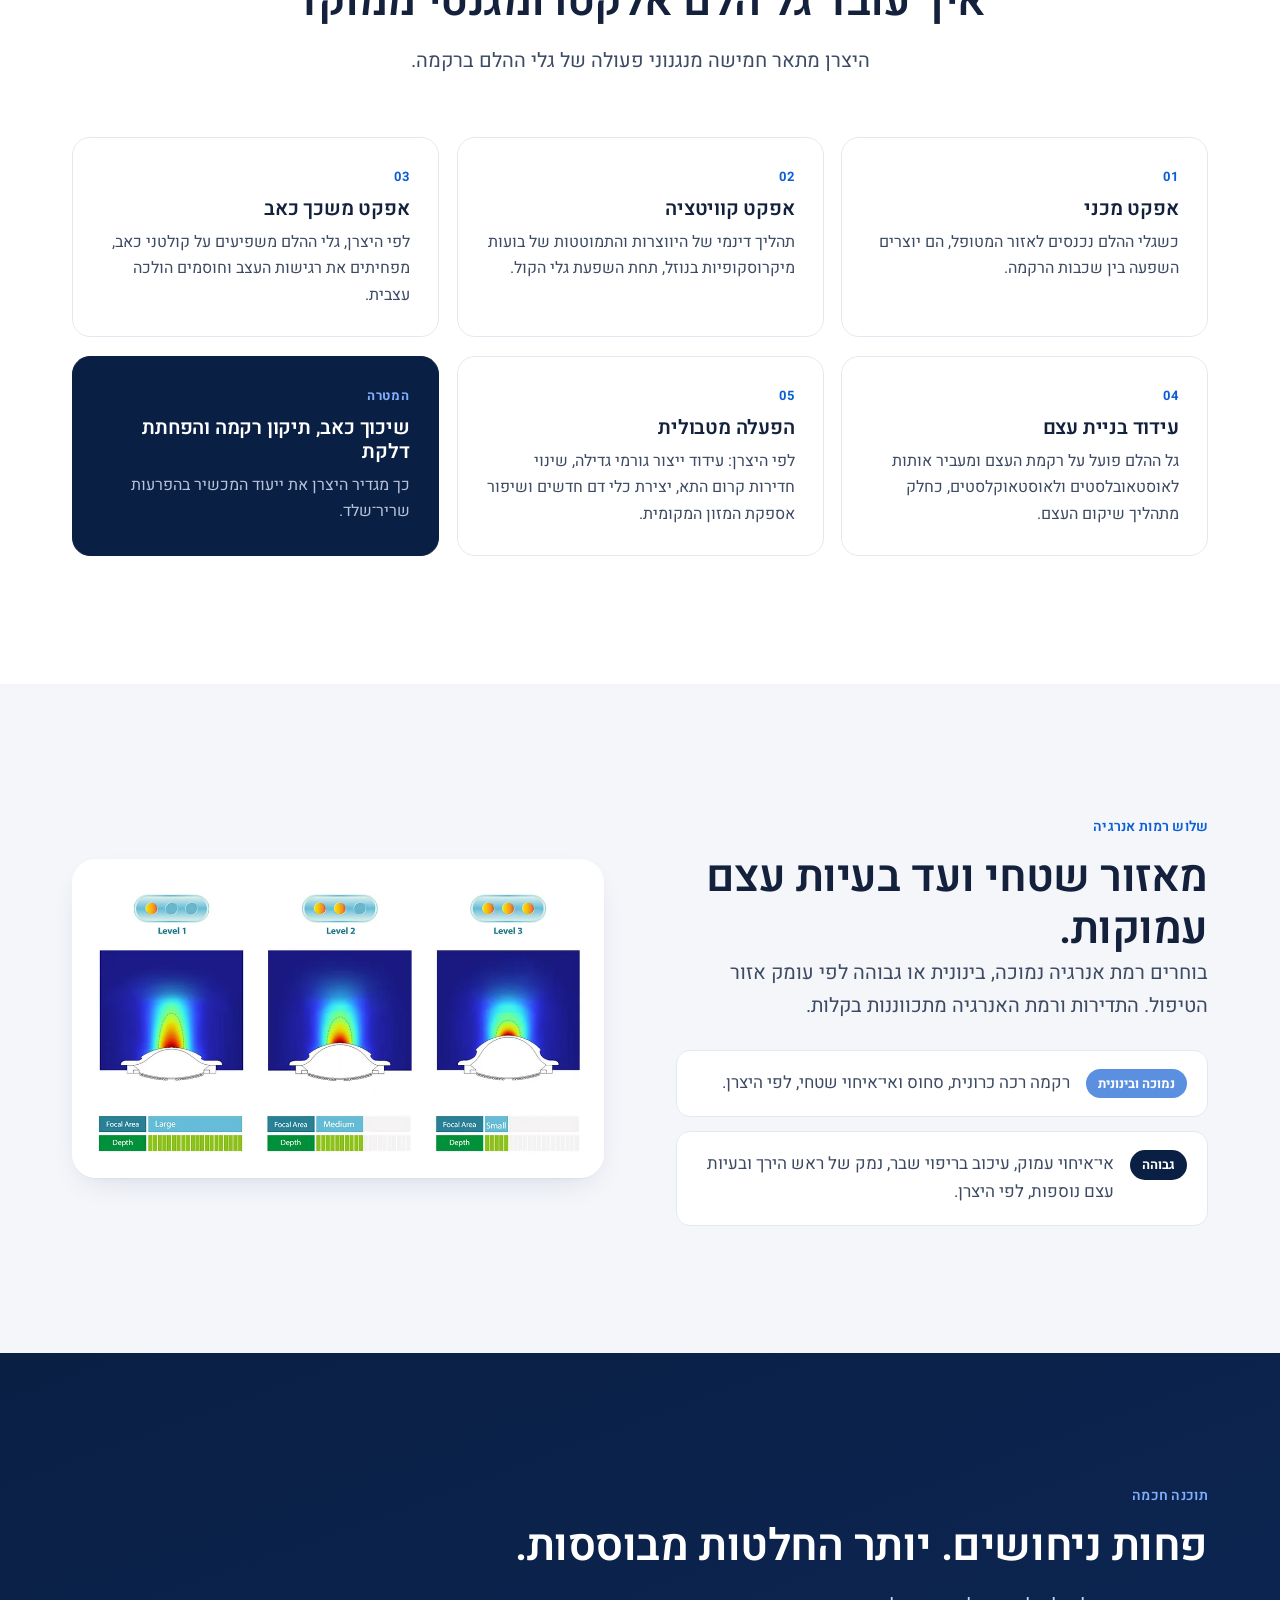
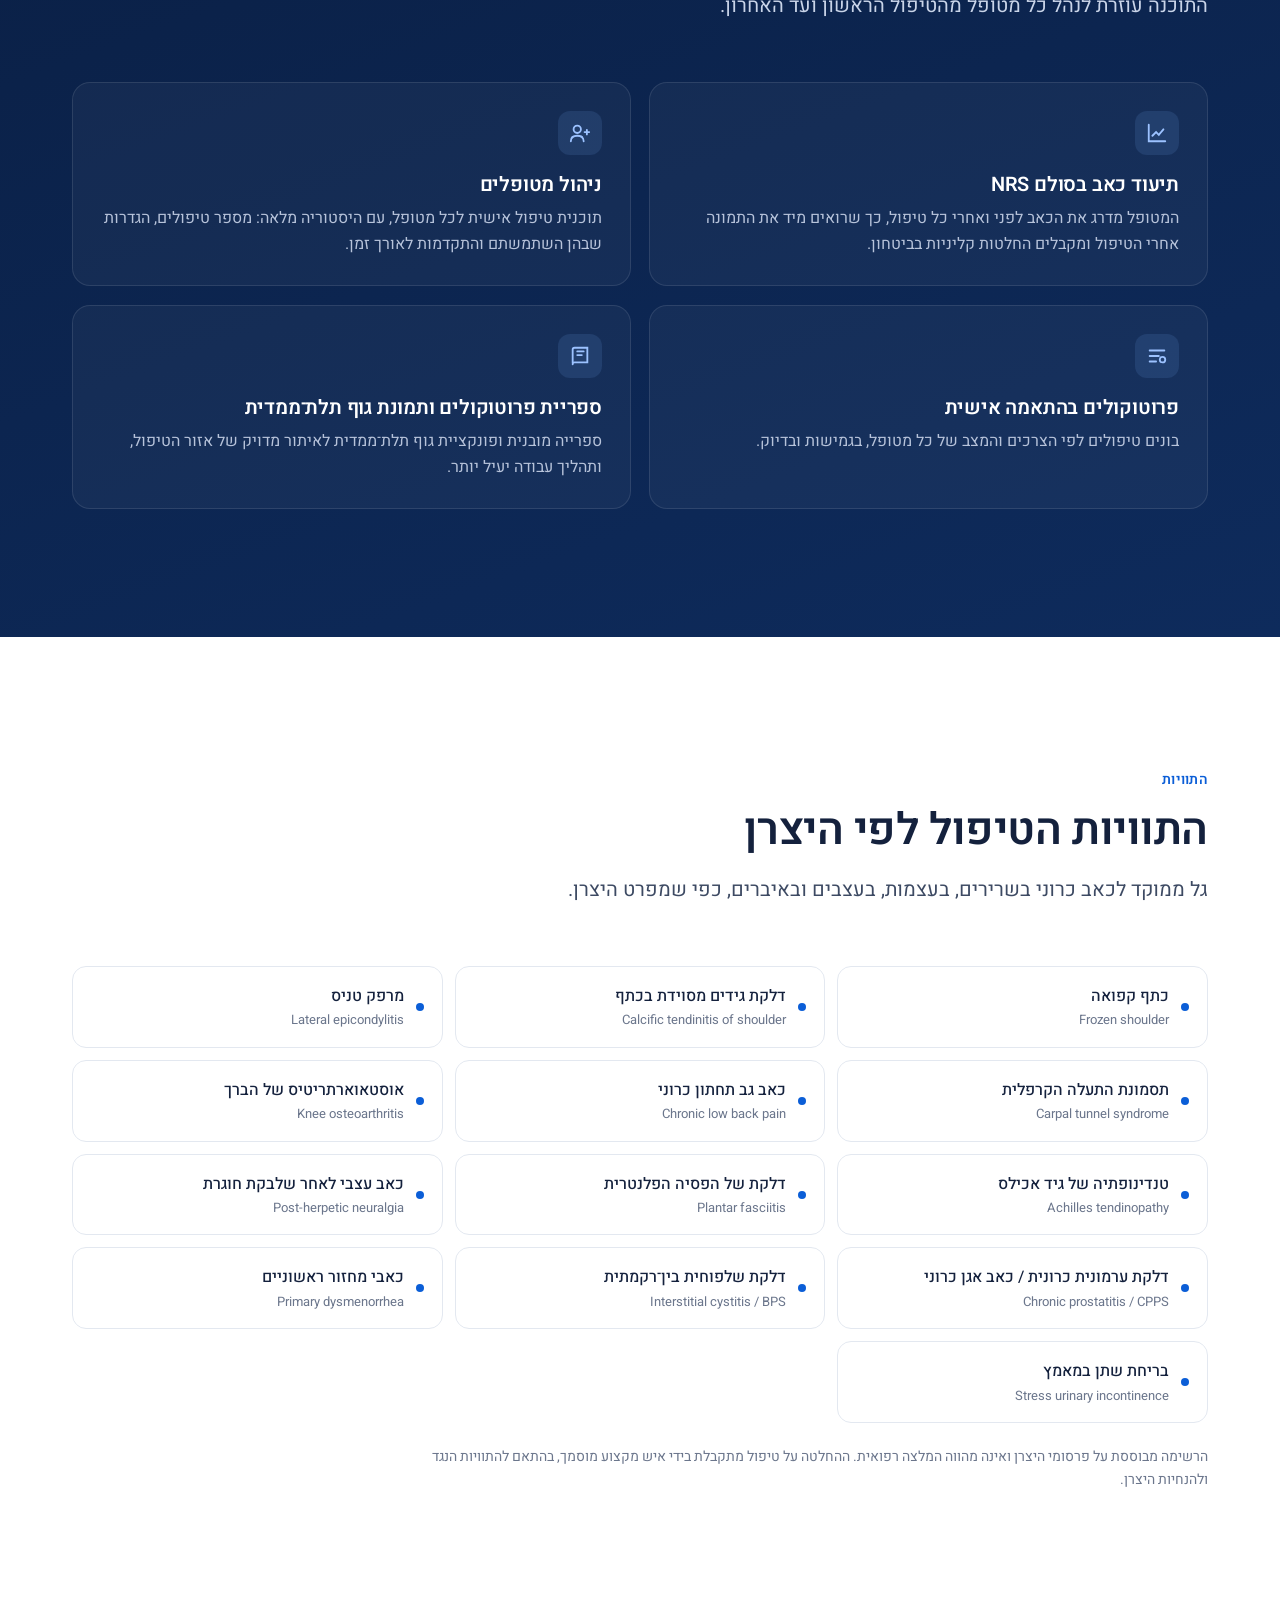
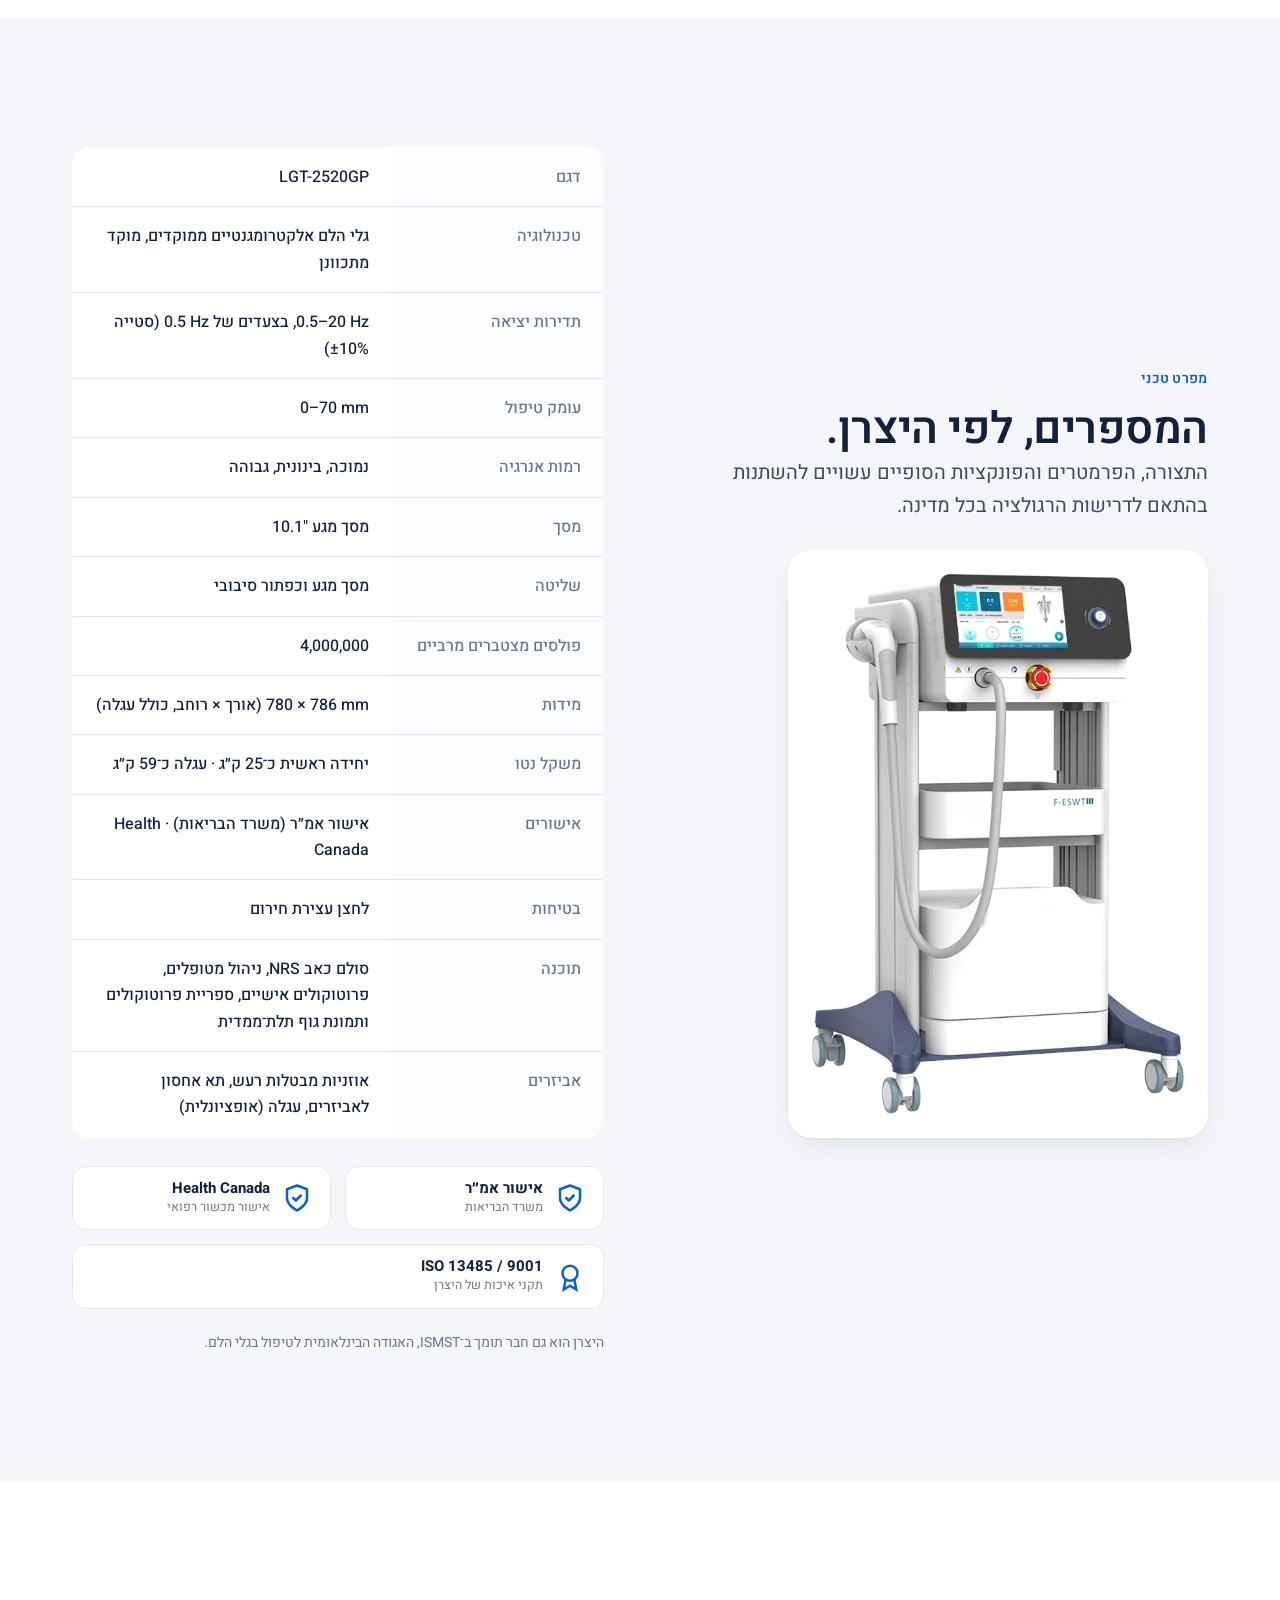
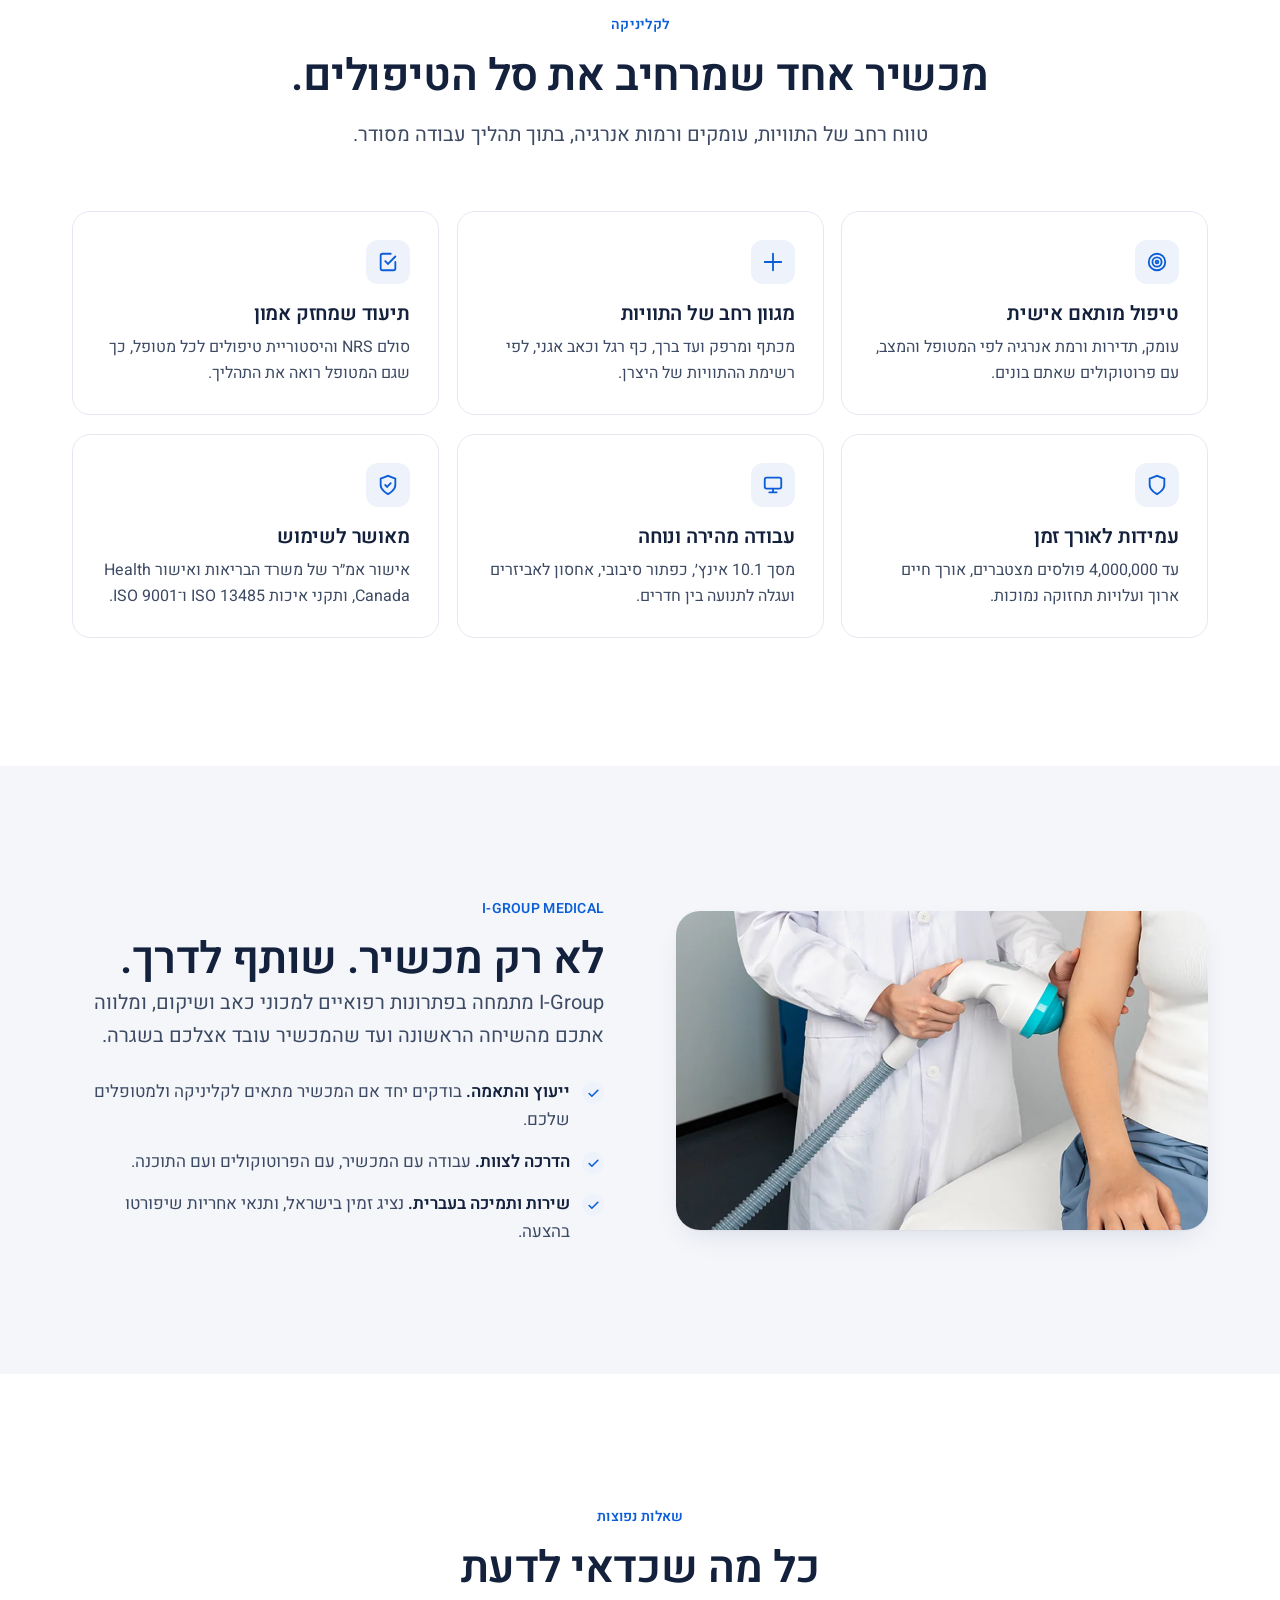
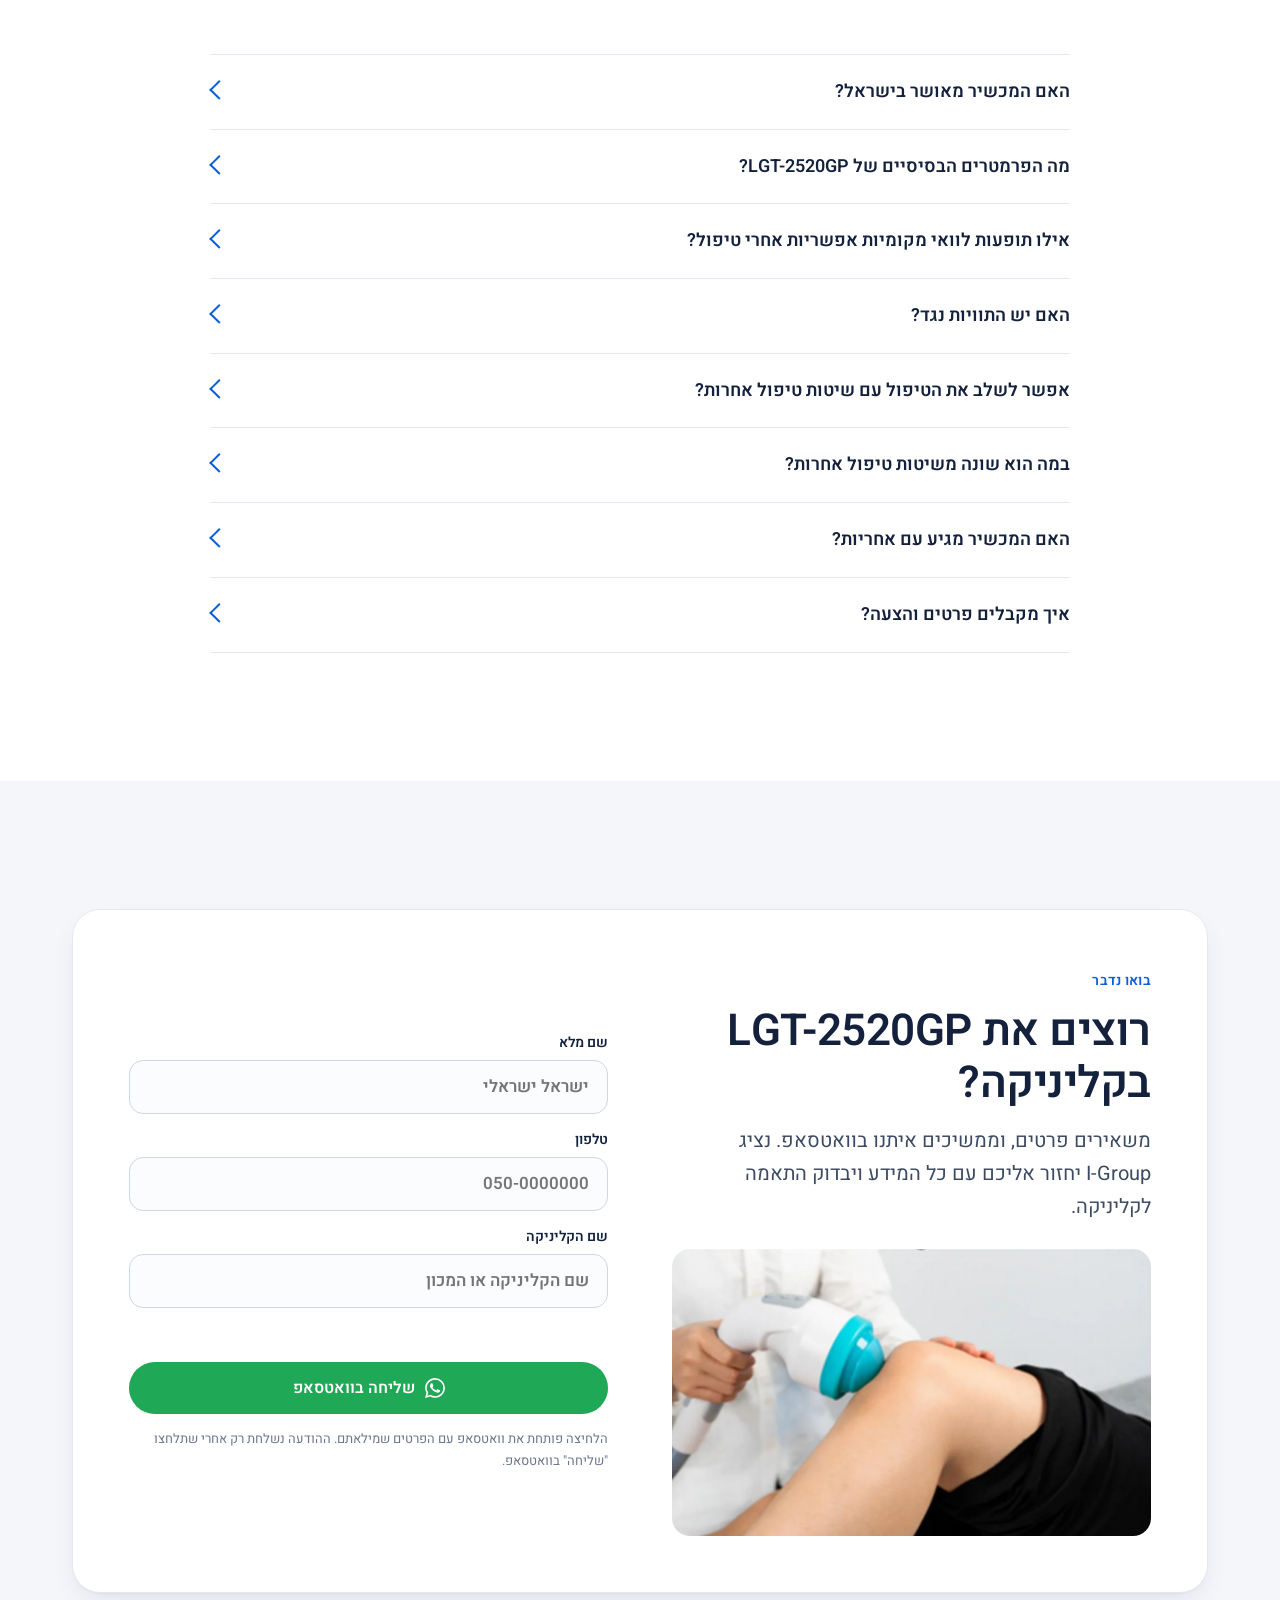
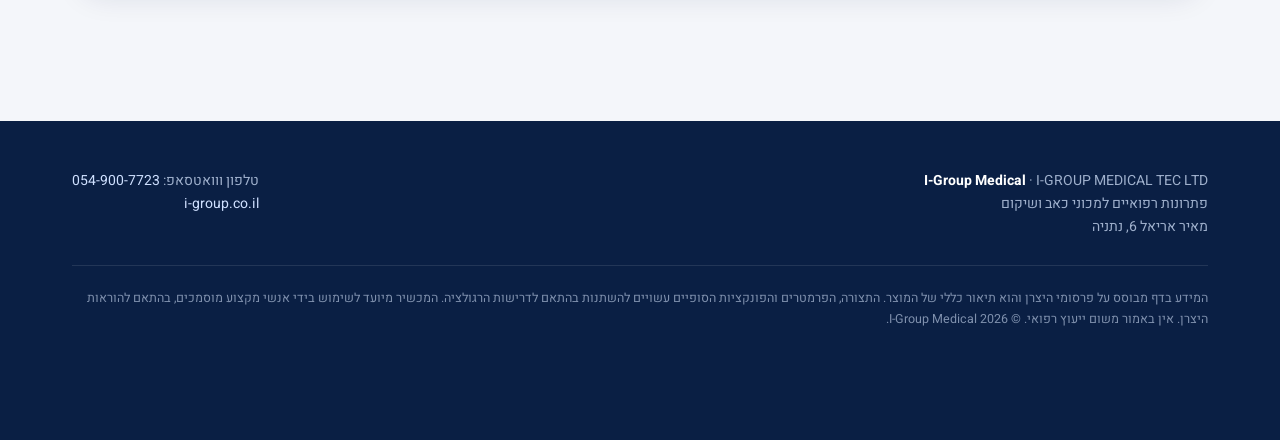
==== commit dbc1ab78: "Orange 4M pulses band under hero image; device photo gallery under WhatsApp CTA" ====
--- a/index.html
+++ b/index.html
@@ -67,10 +67,17 @@
 <main id="top">
 <!-- HERO -->
 <section class="hero" aria-labelledby="h1">
-  <div class="wrap">
+  <div class="wrap hero-main">
     <div class="hero-g">
-      <div class="hero-img" data-r>
-        <img src="assets/img/lgt-2520gp-hero.webp" width="900" height="1395" alt="מכשיר גלי הלם ממוקדים LGT-2520GP על עגלה, עם מסך מגע וראש טיפול" fetchpriority="high">
+      <div class="hero-vis">
+        <div class="hero-img" data-r>
+          <img src="assets/img/lgt-2520gp-hero.webp" width="900" height="1395" alt="מכשיר גלי הלם ממוקדים LGT-2520GP על עגלה, עם מסך מגע וראש טיפול" fetchpriority="high">
+        </div>
+        <div class="pulse-band" data-r>
+          <span class="pb-kicker">מהפכה בעמידות</span>
+          <p class="pb-main"><span class="pb-num ltr" data-count="4000000">4,000,000</span><span class="pb-unit">פולסים</span></p>
+          <p class="pb-sub">4 מיליון פולסים מצטברים, לעבודה אינטנסיבית לאורך זמן.</p>
+        </div>
       </div>
       <div class="hero-tx">
         <span class="eyebrow" data-r>I-Group Medical · <span class="nw">LGT-2520GP</span></span>
@@ -88,6 +95,17 @@
         </div>
       </div>
     </div>
+    <div class="gal" id="features" aria-labelledby="feat-h">
+      <div class="gal-head"><h2 id="feat-h" class="gal-title">המכשיר מקרוב</h2><span class="gal-hint" aria-hidden="true">החליקו לתמונות נוספות ←</span></div>
+      <div class="gal-track" tabindex="0" aria-label="גלריית תמונות של המכשיר">
+        <article class="feat gal-item"><div class="ph"><img src="assets/img/touchscreen.webp" width="800" height="600" loading="lazy" alt="מסך המגע של המכשיר עם פרמטרי הטיפול"></div><div class="tx"><h3>מסך מגע 10.1 אינץ׳</h3><p>ממשק אינטואיטיבי ונוח לשימוש, עם כל פרמטרי הטיפול מול העיניים.</p></div></article>
+        <article class="feat gal-item"><div class="ph"><img src="assets/img/rotary-knob.webp" width="800" height="600" loading="lazy" alt="כפתור סיבובי לכוונון פרמטרים"></div><div class="tx"><h3>כפתור סיבובי</h3><p>כוונון מהיר של הפרמטרים תוך כדי טיפול, בלי לחפש בתפריטים.</p></div></article>
+        <article class="feat gal-item"><div class="ph"><img src="assets/img/handpiece.webp" width="800" height="600" loading="lazy" alt="ראש הטיפול עם שטח צימוד רך"></div><div class="tx"><h3>שטח צימוד רך ומתכוונן</h3><p>משטח רך וידידותי לעור שנצמד לאזור המוקד, ומעביר את האנרגיה לעומקים שונים.</p></div></article>
+        <article class="feat gal-item"><div class="ph"><img src="assets/img/emergency-stop.webp" width="800" height="533" loading="lazy" alt="לחצן עצירת חירום אדום במכשיר"></div><div class="tx"><h3>לחצן עצירת חירום</h3><p>עוצר את הטיפול מיד, לבטיחות המטופל.</p></div></article>
+        <article class="feat gal-item"><div class="ph"><img src="assets/img/storage-headphones.webp" width="800" height="600" loading="lazy" alt="תא אחסון גדול עם אוזניות מבטלות רעש"></div><div class="tx"><h3>אחסון גדול ואוזניות</h3><p>תא אחסון מרווח לאביזרים, ואוזניות מבטלות רעש לעבודה נוחה.</p></div></article>
+        <article class="feat gal-item"><div class="ph"><img src="assets/img/trolley.webp" width="1000" height="800" loading="lazy" alt="המכשיר על עגלה ייעודית" style="object-position:center 30%"></div><div class="tx"><h3>עגלה אופציונלית</h3><p>משטח יציב למכשיר ותנועה קלה בין חדרי הטיפול.</p></div></article>
+      </div>
+    </div>
   </div>
   <div class="wrap hero-foot">
     <div class="stats" data-r>
@@ -102,10 +120,9 @@
 <!-- HIGHLIGHTS -->
 <section class="hl" id="highlights" aria-labelledby="hl-h">
   <div class="wrap">
-    <div class="hl-hero" data-r>
-      <span class="hl-kicker">מהפכה בעמידות</span>
-      <h2 id="hl-h" class="hl-title"><span class="hl-num ltr" data-count="4000000">4,000,000</span><span class="hl-unit">פולסים</span></h2>
-      <p class="hl-sub">מהפכה: 4 מיליון פולסים מצטברים. מכשיר שנבנה לעבודה יומיומית אינטנסיבית בקליניקה, לאורך זמן.</p>
+    <div class="sec-head c hl-head">
+      <span class="eyebrow" data-r>יתרונות</span>
+      <h2 id="hl-h" data-r>6 סיבות לבחור ב־<span class="nw">LGT-2520GP</span></h2>
     </div>
     <div class="hl-grid">
       <div class="hl-card" data-r><div class="hl-ic"><svg viewBox="0 0 24 24" fill="none" stroke="currentColor" stroke-width="1.8" stroke-linecap="round" stroke-linejoin="round" aria-hidden="true"><circle cx="12" cy="12" r="9"/><circle cx="12" cy="12" r="5"/><circle cx="12" cy="12" r="1.5"/></svg></div><h3>עומק ממוקד עד 70 מ״מ</h3><p>מוקד מתכוונן שמגיע בדיוק לאזור המטרה, משטחי ועד עמוק.</p></div>
@@ -114,24 +131,6 @@
       <div class="hl-card" data-r><div class="hl-ic"><svg viewBox="0 0 24 24" fill="none" stroke="currentColor" stroke-width="1.8" stroke-linecap="round" stroke-linejoin="round" aria-hidden="true"><path d="M12 22s8-4 8-10V5l-8-3-8 3v7c0 6 8 10 8 10z"/><path d="m9 12 2 2 4-4"/></svg></div><h3>אישור אמ״ר ו־<bdi>Health Canada</bdi></h3><p>מכשיר מאושר, עם תקני איכות <span class="nw">ISO 13485</span> ו־<span class="nw">ISO 9001</span>.</p></div>
       <div class="hl-card" data-r><div class="hl-ic"><svg viewBox="0 0 24 24" fill="none" stroke="currentColor" stroke-width="1.8" stroke-linecap="round" stroke-linejoin="round" aria-hidden="true"><path d="M18 11V6a2 2 0 0 0-4 0v1M14 10V4a2 2 0 0 0-4 0v6M10 10.5V6a2 2 0 0 0-4 0v8a8 8 0 0 0 16 0v-2a2 2 0 0 0-4 0"/></svg></div><h3>עיצוב ארגונומי</h3><p>מסך מגע 10.1 אינץ׳, כפתור סיבובי, אחסון לאביזרים ועגלה לתנועה קלה.</p></div>
       <div class="hl-card" data-r><div class="hl-ic"><svg viewBox="0 0 24 24" fill="none" stroke="currentColor" stroke-width="1.8" stroke-linecap="round" stroke-linejoin="round" aria-hidden="true"><path d="M3 18v-6a9 9 0 0 1 18 0v6"/><path d="M21 19a2 2 0 0 1-2 2h-1v-6h3zM3 19a2 2 0 0 0 2 2h1v-6H3z"/></svg></div><h3>ליווי I-Group</h3><p>הדרכה לצוות, תמיכה ושירות בעברית, מהשיחה הראשונה ועד השגרה.</p></div>
-    </div>
-  </div>
-</section>
-
-<!-- FEATURES -->
-<section class="soft" id="features" aria-labelledby="feat-h">
-  <div class="wrap">
-    <div class="sec-head">
-      <span class="eyebrow" data-r>תכנון מוקפד</span>
-      <h2 id="feat-h" data-r>כל פרט נבנה לעבודה יומיומית בקליניקה.</h2>
-    </div>
-    <div class="grid g3">
-      <article class="feat" data-r><div class="ph"><img src="assets/img/touchscreen.webp" width="800" height="600" loading="lazy" alt="מסך המגע של המכשיר עם פרמטרי הטיפול"></div><div class="tx"><h3>מסך מגע 10.1 אינץ׳</h3><p>ממשק אינטואיטיבי ונוח לשימוש, עם כל פרמטרי הטיפול מול העיניים.</p></div></article>
-      <article class="feat" data-r><div class="ph"><img src="assets/img/rotary-knob.webp" width="800" height="600" loading="lazy" alt="כפתור סיבובי לכוונון פרמטרים"></div><div class="tx"><h3>כפתור סיבובי</h3><p>כוונון מהיר של הפרמטרים תוך כדי טיפול, בלי לחפש בתפריטים.</p></div></article>
-      <article class="feat" data-r><div class="ph"><img src="assets/img/handpiece.webp" width="800" height="600" loading="lazy" alt="ראש הטיפול עם שטח צימוד רך"></div><div class="tx"><h3>שטח צימוד רך ומתכוונן</h3><p>משטח רך וידידותי לעור שנצמד לאזור המוקד, ומעביר את האנרגיה לעומקים שונים.</p></div></article>
-      <article class="feat" data-r><div class="ph"><img src="assets/img/emergency-stop.webp" width="800" height="533" loading="lazy" alt="לחצן עצירת חירום אדום במכשיר"></div><div class="tx"><h3>לחצן עצירת חירום</h3><p>עוצר את הטיפול מיד, לבטיחות המטופל.</p></div></article>
-      <article class="feat" data-r><div class="ph"><img src="assets/img/storage-headphones.webp" width="800" height="600" loading="lazy" alt="תא אחסון גדול עם אוזניות מבטלות רעש"></div><div class="tx"><h3>אחסון גדול ואוזניות</h3><p>תא אחסון מרווח לאביזרים, ואוזניות מבטלות רעש לעבודה נוחה.</p></div></article>
-      <article class="feat" data-r><div class="ph"><img src="assets/img/trolley.webp" width="1000" height="800" loading="lazy" alt="המכשיר על עגלה ייעודית" style="object-position:center 30%"></div><div class="tx"><h3>עגלה אופציונלית</h3><p>משטח יציב למכשיר ותנועה קלה בין חדרי הטיפול.</p></div></article>
     </div>
   </div>
 </section>
--- a/assets/site.css
+++ b/assets/site.css
@@ -206,3 +206,44 @@
 }
 @media(min-width:900px){.hero h1{font-size:clamp(44px,4.6vw,62px)}}
 @media(min-width:900px){.hero h1{font-size:clamp(40px,3.8vw,56px)}.hero h1 em{white-space:nowrap}}
+/* hero gallery */
+.gal{margin-top:40px}
+.gal-head{display:flex;align-items:baseline;justify-content:space-between;gap:12px;margin-bottom:16px}
+.gal-title{font-size:clamp(22px,2.6vw,30px);font-weight:600}
+.gal-hint{font-size:13px;color:var(--mut);display:none}
+.gal-track{display:grid;grid-template-columns:repeat(3,1fr);gap:18px}
+.gal .feat{background:#fff}
+.gal .feat .tx{padding:18px 20px 22px}
+@media(max-width:899px){
+  .hero-main{display:flex;flex-direction:column}
+  .hero-main .hero-g,.hero-main .hero-tx{display:contents}
+  .hero-main .hero-img{order:1}
+  .hero-main .hero-tx .eyebrow{order:2;align-self:flex-start}
+  .hero-main h1{order:3}
+  .hero-main .hero-tx .ctas{order:4}
+  .hero-main .gal{order:5;margin-top:26px}
+  .hero-main .hero-tx .lead{order:6;margin-top:26px}
+  .hero-main .hero-tx .trust{order:7}
+  .gal-hint{display:inline}
+  .gal-track{display:flex;overflow-x:auto;scroll-snap-type:x mandatory;-webkit-overflow-scrolling:touch;overscroll-behavior-x:contain;scrollbar-width:none;margin-inline:-22px;padding:4px 22px 14px;gap:12px;scroll-padding-inline:22px}
+  .gal-track::-webkit-scrollbar{display:none}
+  .gal-item{flex:0 0 78%;scroll-snap-align:start}
+  .gal .feat:hover{transform:none}
+}
+/* orange pulse band */
+.hero-vis{display:flex;flex-direction:column;align-items:center;gap:18px;min-width:0}
+.pulse-band{width:100%;max-width:520px;position:relative;overflow:hidden;border-radius:22px;padding:18px 22px 20px;text-align:center;color:#fff;background:linear-gradient(120deg,#F26B1D 0%,#FF8A3D 100%);box-shadow:0 18px 40px -18px rgba(242,107,29,.65)}
+.pulse-band::after{content:"";position:absolute;inset:-60% -20% auto auto;width:70%;height:180%;background:radial-gradient(closest-side,rgba(255,255,255,.28),transparent 70%);pointer-events:none}
+.pb-kicker{display:inline-block;font-size:13px;font-weight:700;letter-spacing:.02em;background:rgba(255,255,255,.18);border:1px solid rgba(255,255,255,.35);border-radius:999px;padding:3px 12px}
+.pb-main{display:flex;align-items:baseline;justify-content:center;gap:10px;margin:6px 0 2px;line-height:1}
+.pb-num{font-size:clamp(40px,11vw,60px);font-weight:800;letter-spacing:-.02em;font-variant-numeric:tabular-nums;min-width:6.6ch;text-align:center}
+.pb-unit{font-size:clamp(20px,5vw,26px);font-weight:700}
+.pb-sub{font-size:14.5px;color:rgba(255,255,255,.92)}
+@media(max-width:899px){
+  .hero-main .hero-vis{order:1;width:100%;gap:14px;margin-bottom:18px}
+  .pulse-band{padding:14px 18px 16px}
+}
+@media(min-width:900px){.hero-vis .hero-img{max-width:500px}}
+.hl h2{color:#fff}.hl .eyebrow{color:#9cc2ff}
+@media(max-width:899px){.hero-main .hero-vis .hero-img{height:min(38vh,330px)}}
+.hero-vis .pulse-band{order:2}
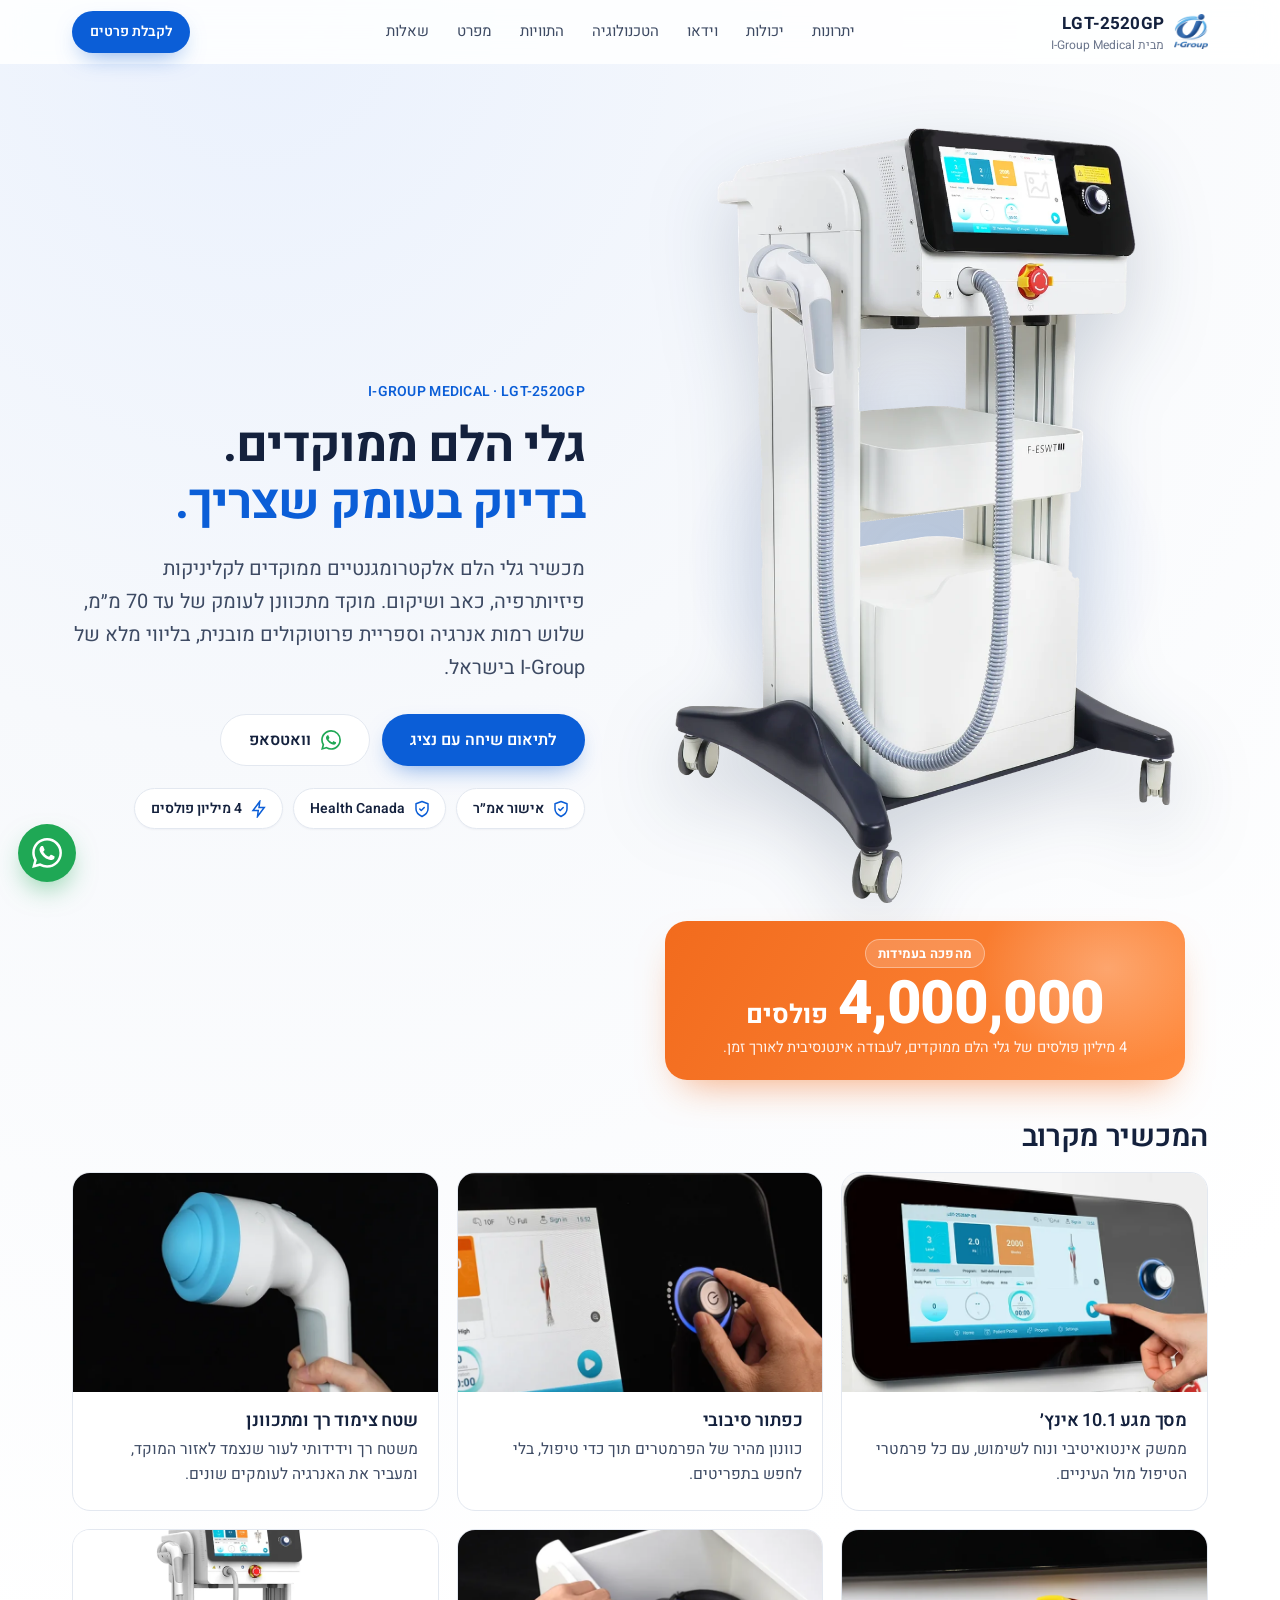
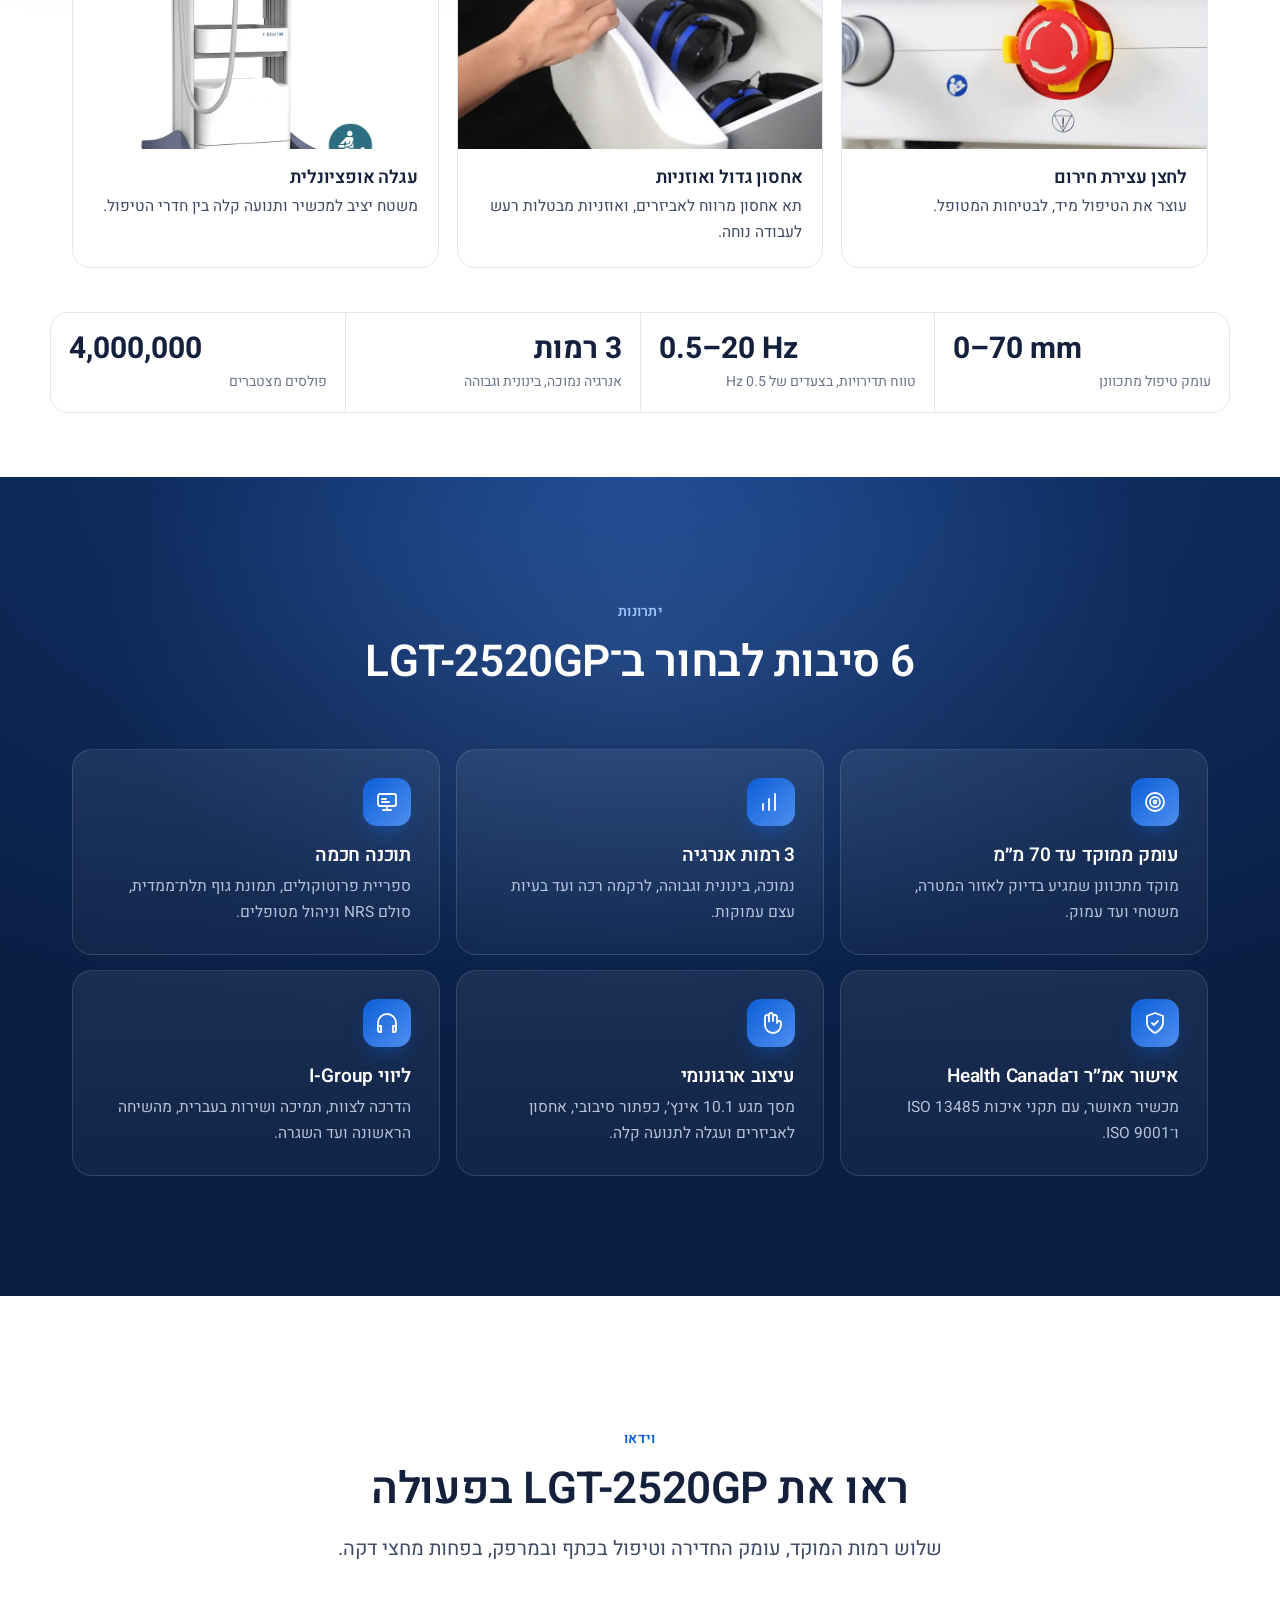
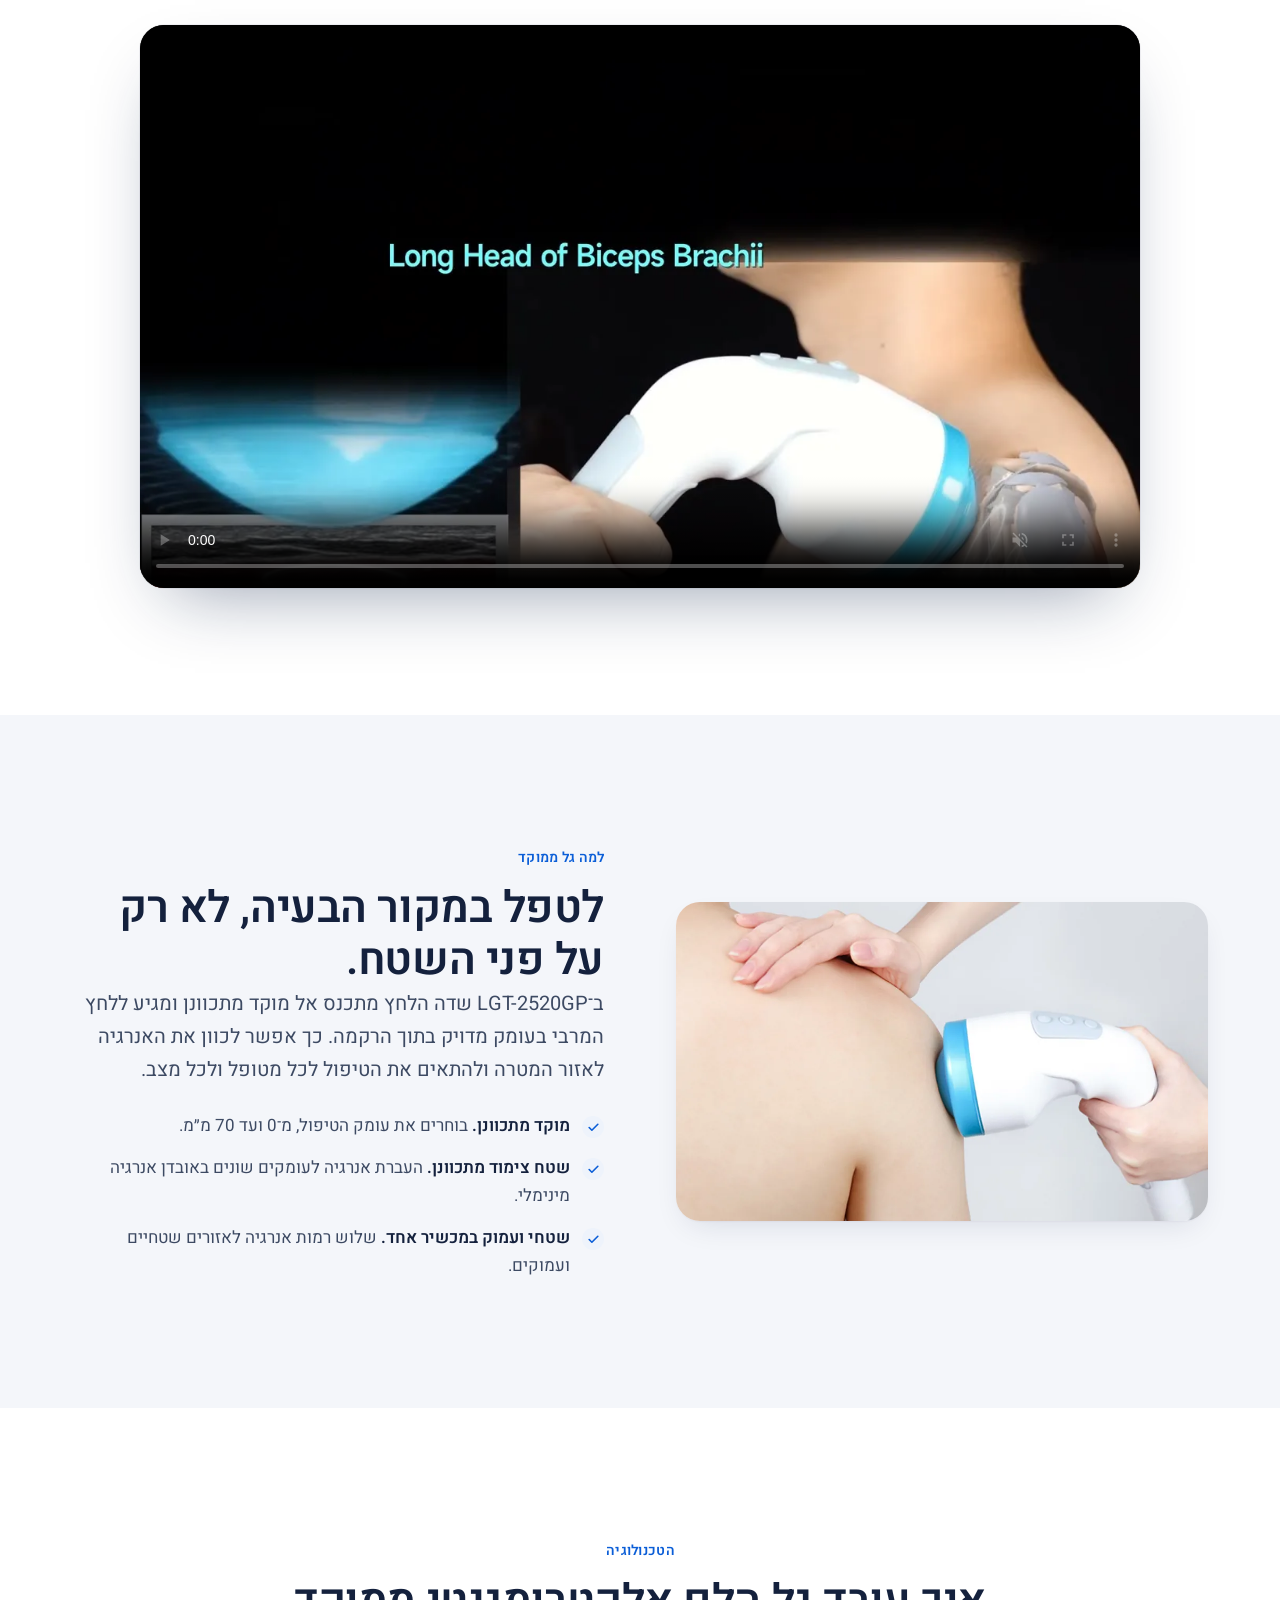
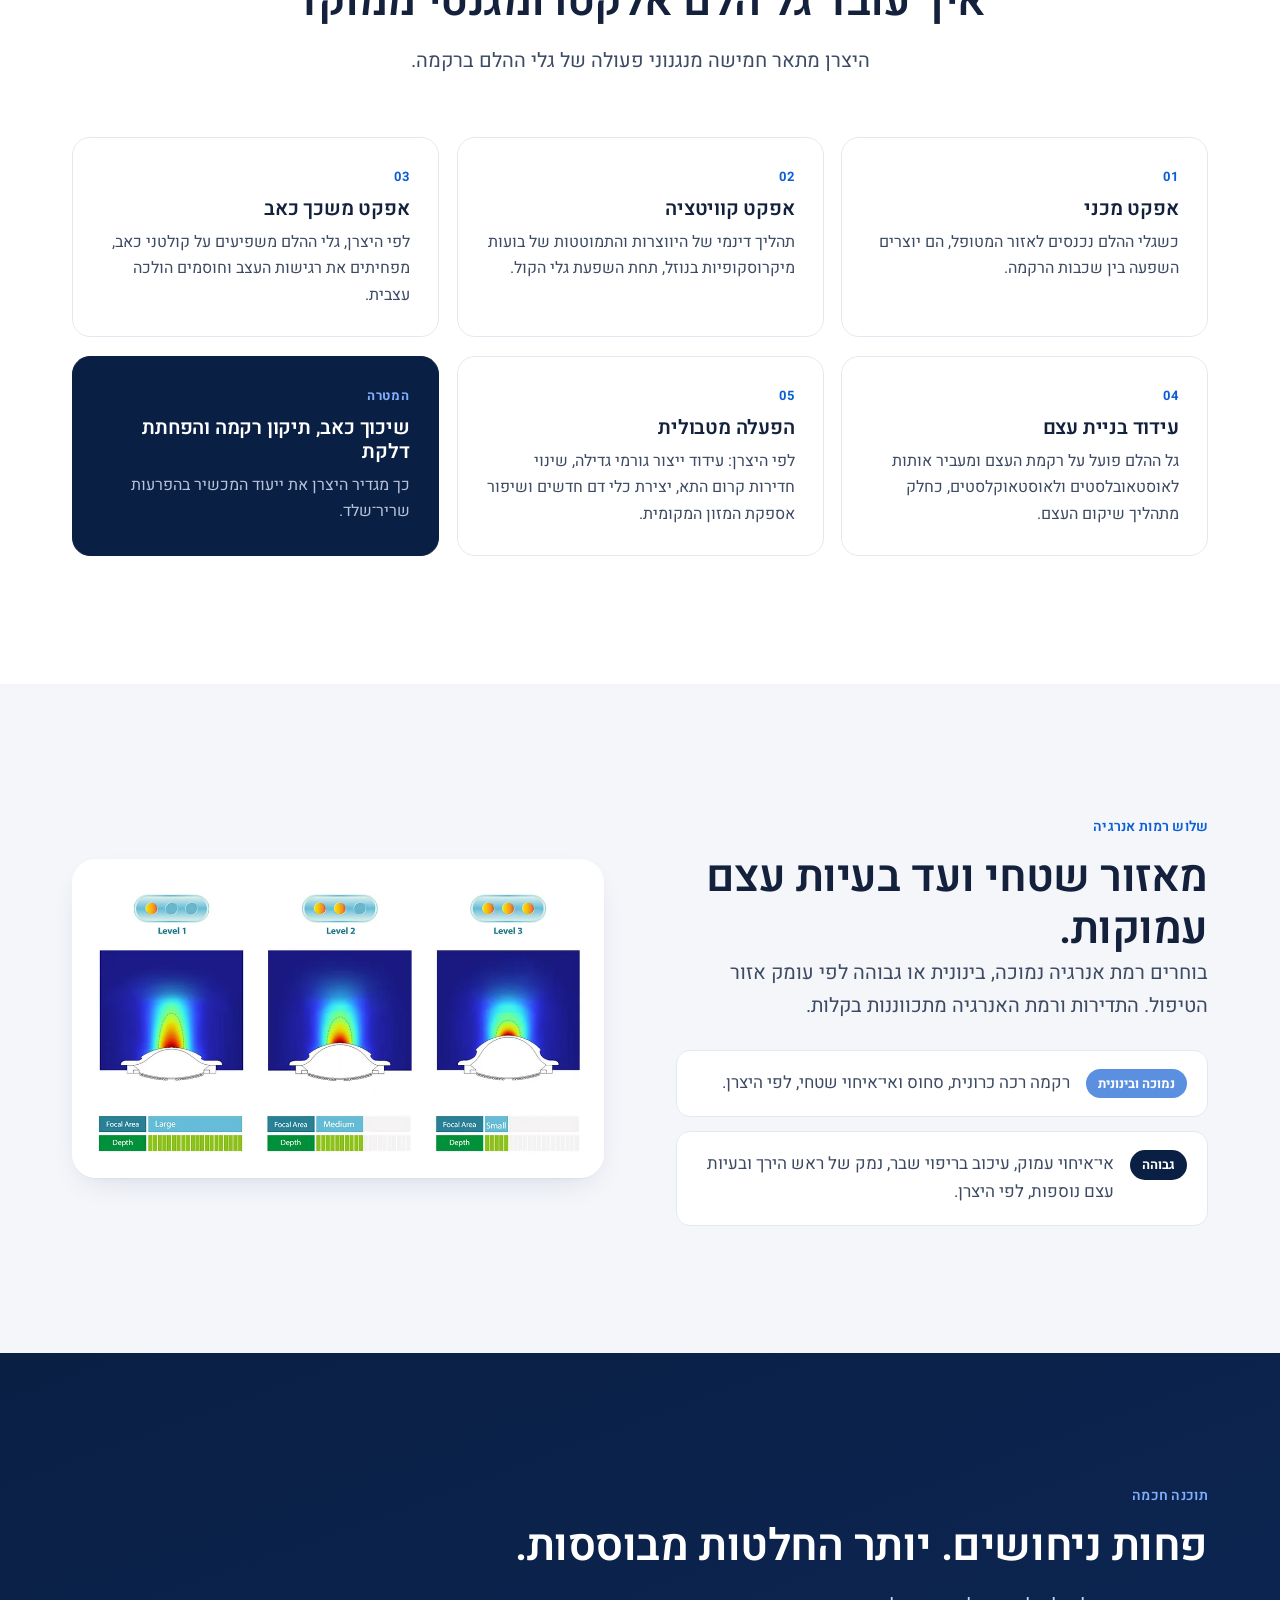
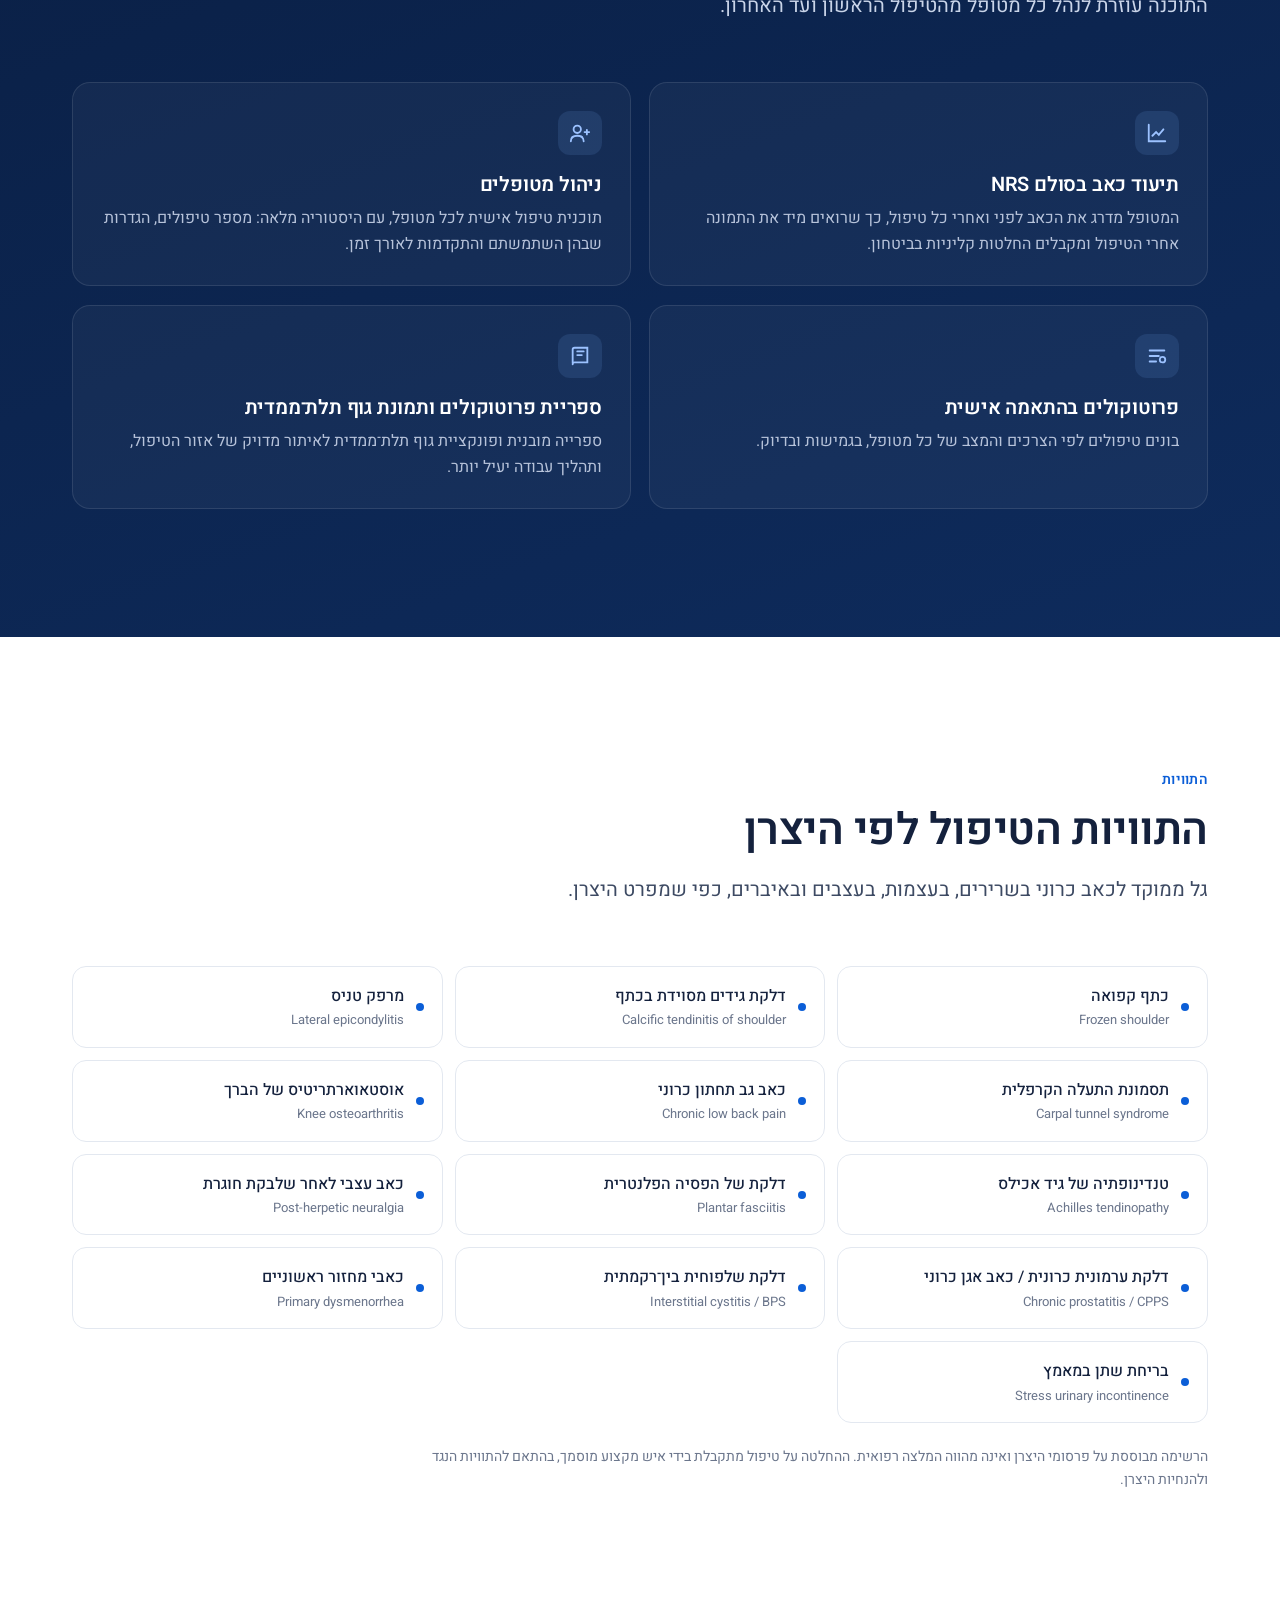
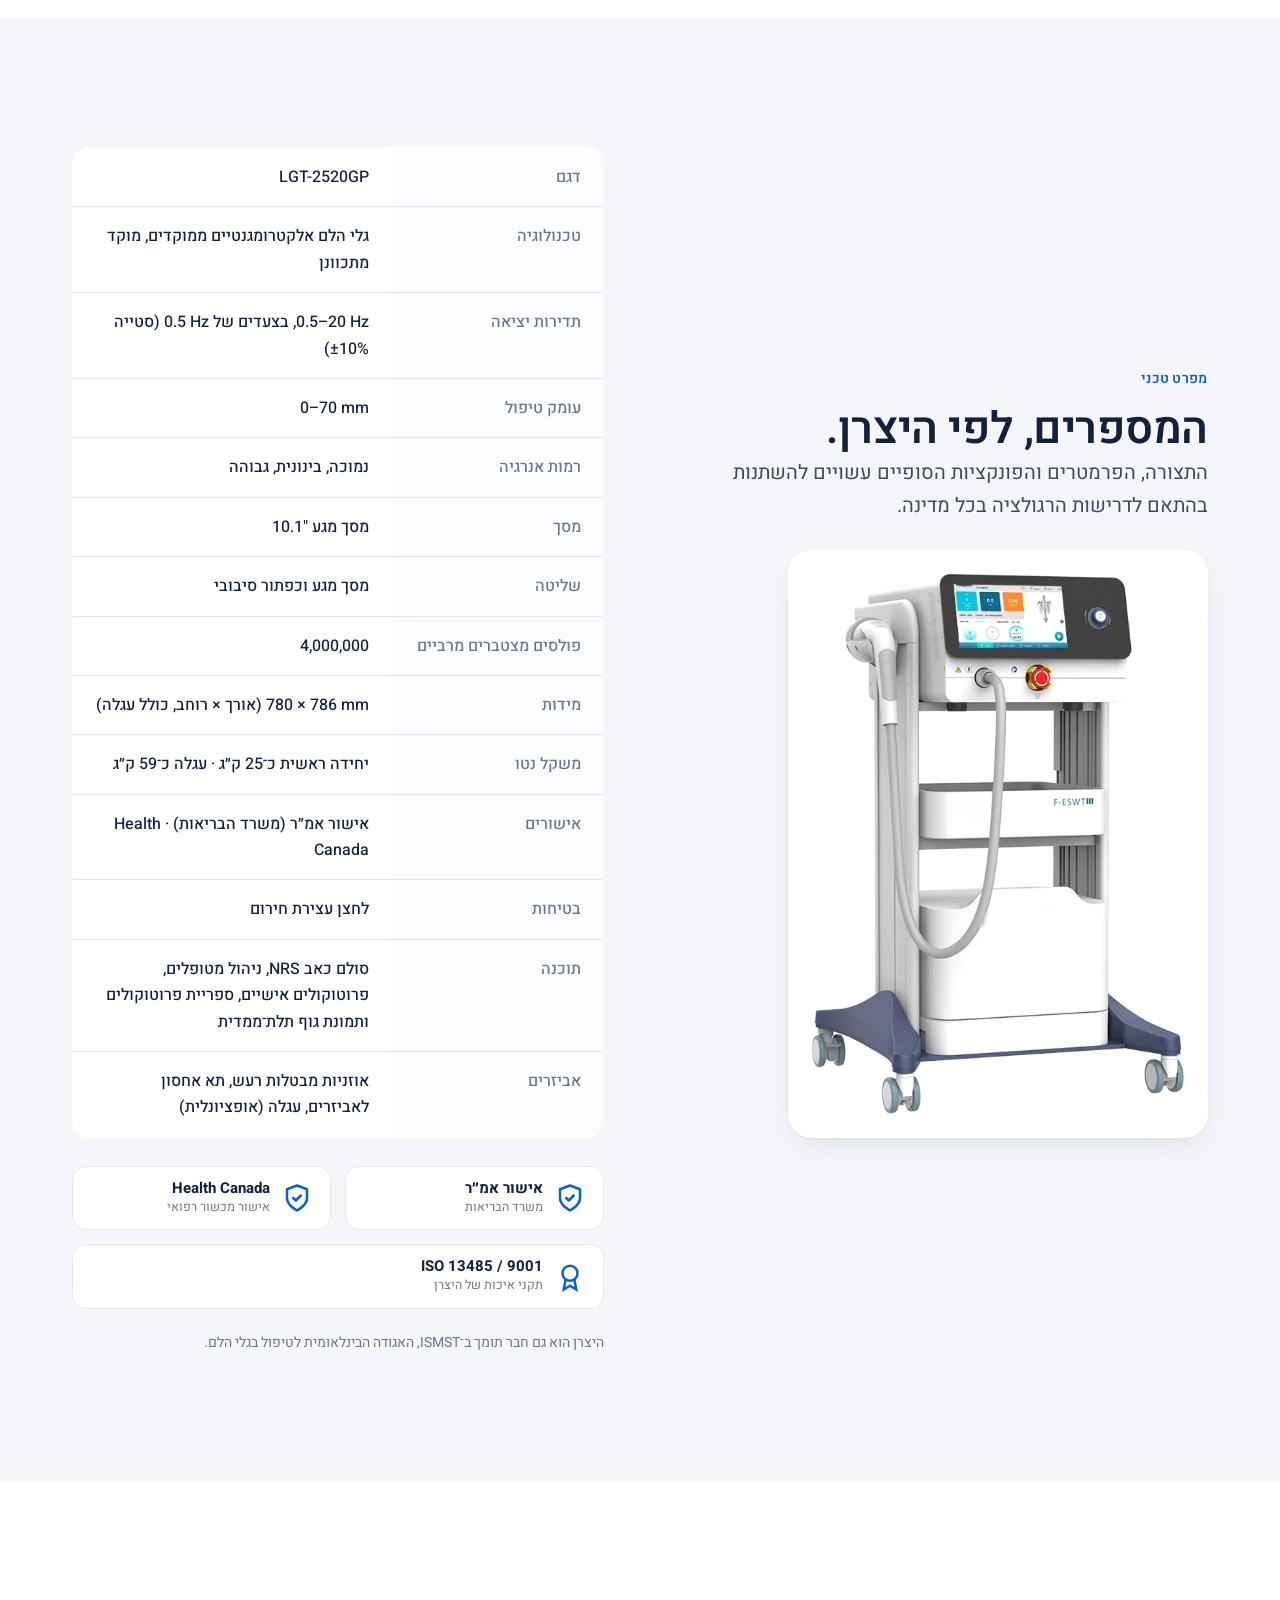
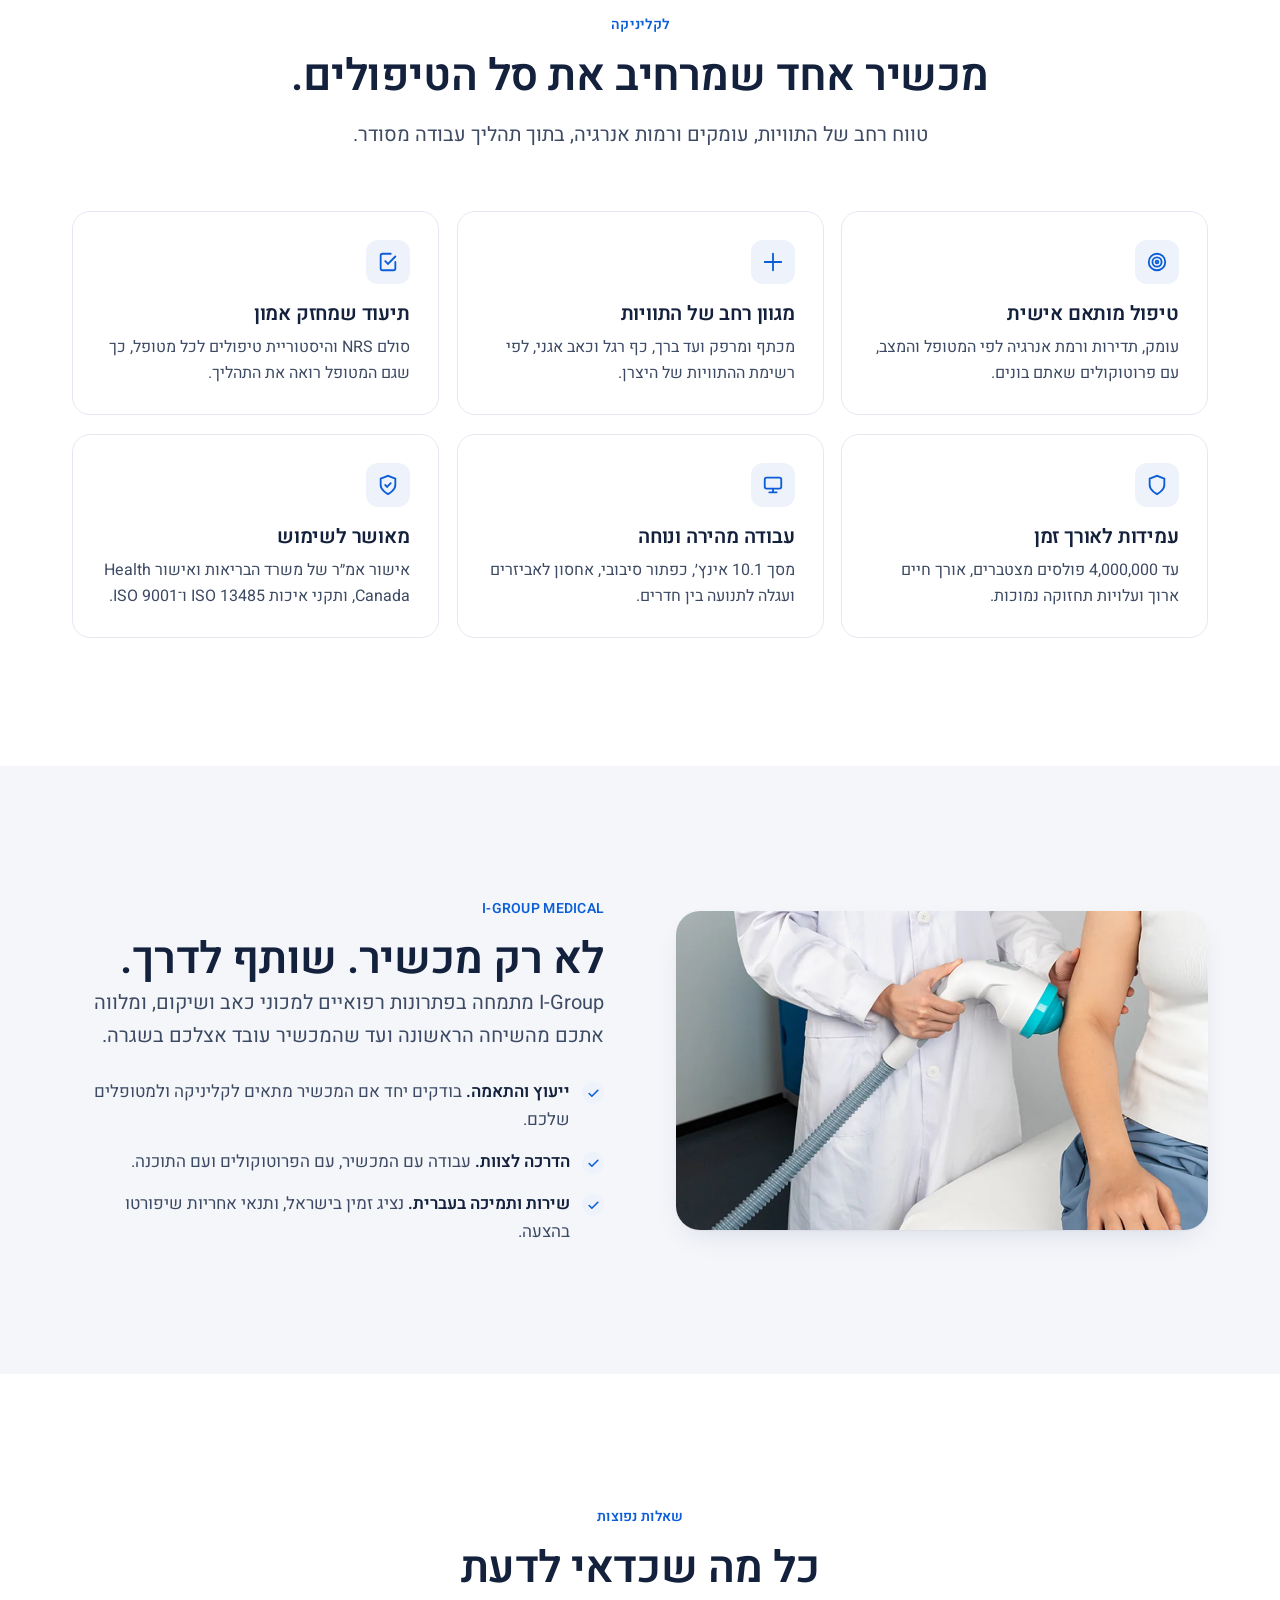
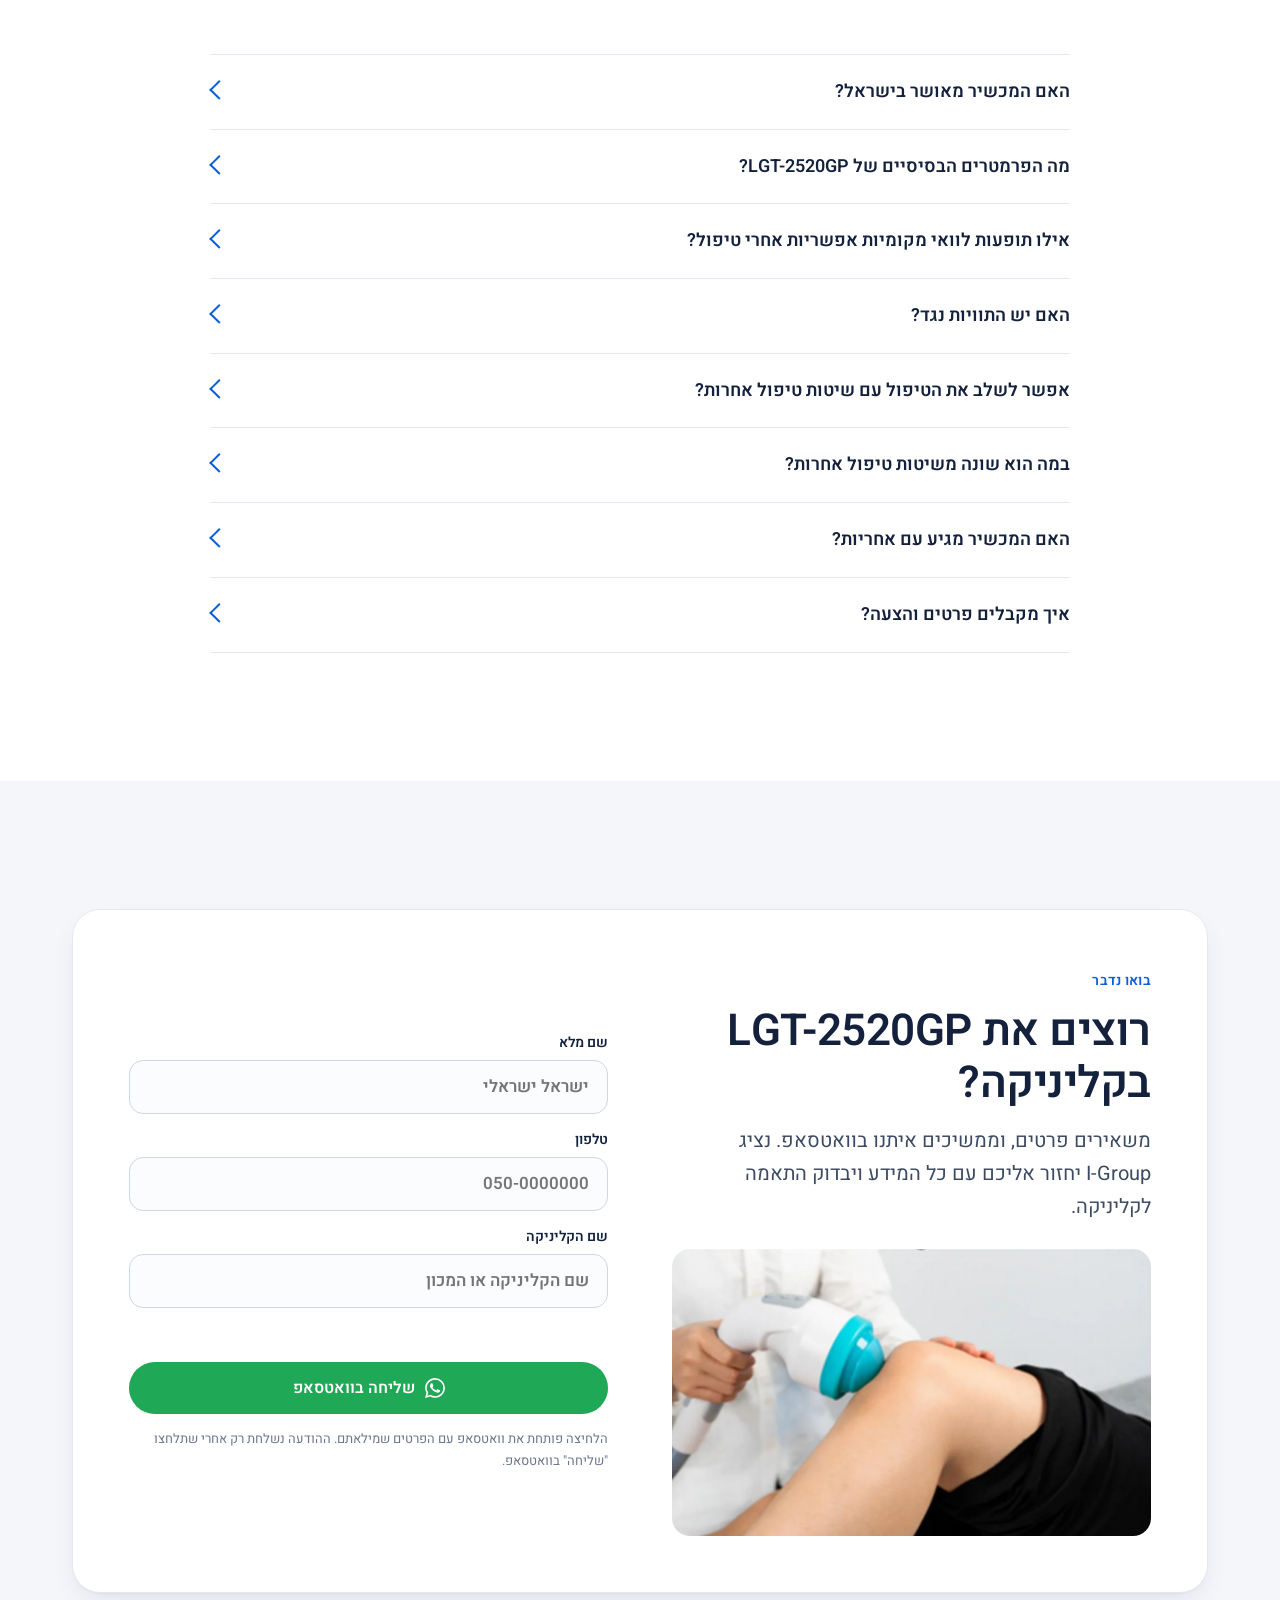
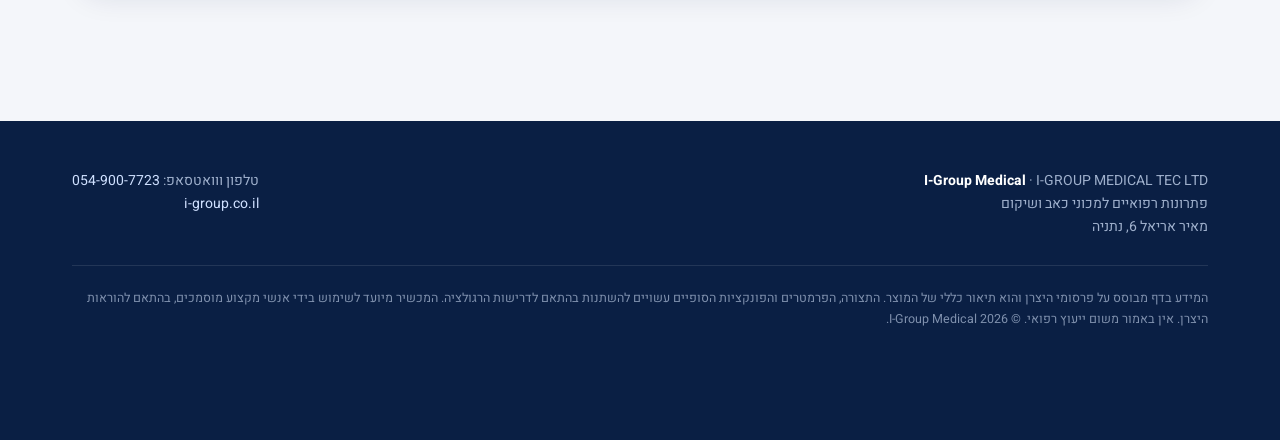
==== commit 763f58b4: "Orange band: focused shockwave wording" ====
--- a/index.html
+++ b/index.html
@@ -76,7 +76,7 @@
         <div class="pulse-band" data-r>
           <span class="pb-kicker">מהפכה בעמידות</span>
           <p class="pb-main"><span class="pb-num ltr" data-count="4000000">4,000,000</span><span class="pb-unit">פולסים</span></p>
-          <p class="pb-sub">4 מיליון פולסים מצטברים, לעבודה אינטנסיבית לאורך זמן.</p>
+          <p class="pb-sub">4 מיליון פולסים של גלי הלם ממוקדים, לעבודה אינטנסיבית לאורך זמן.</p>
         </div>
       </div>
       <div class="hero-tx">
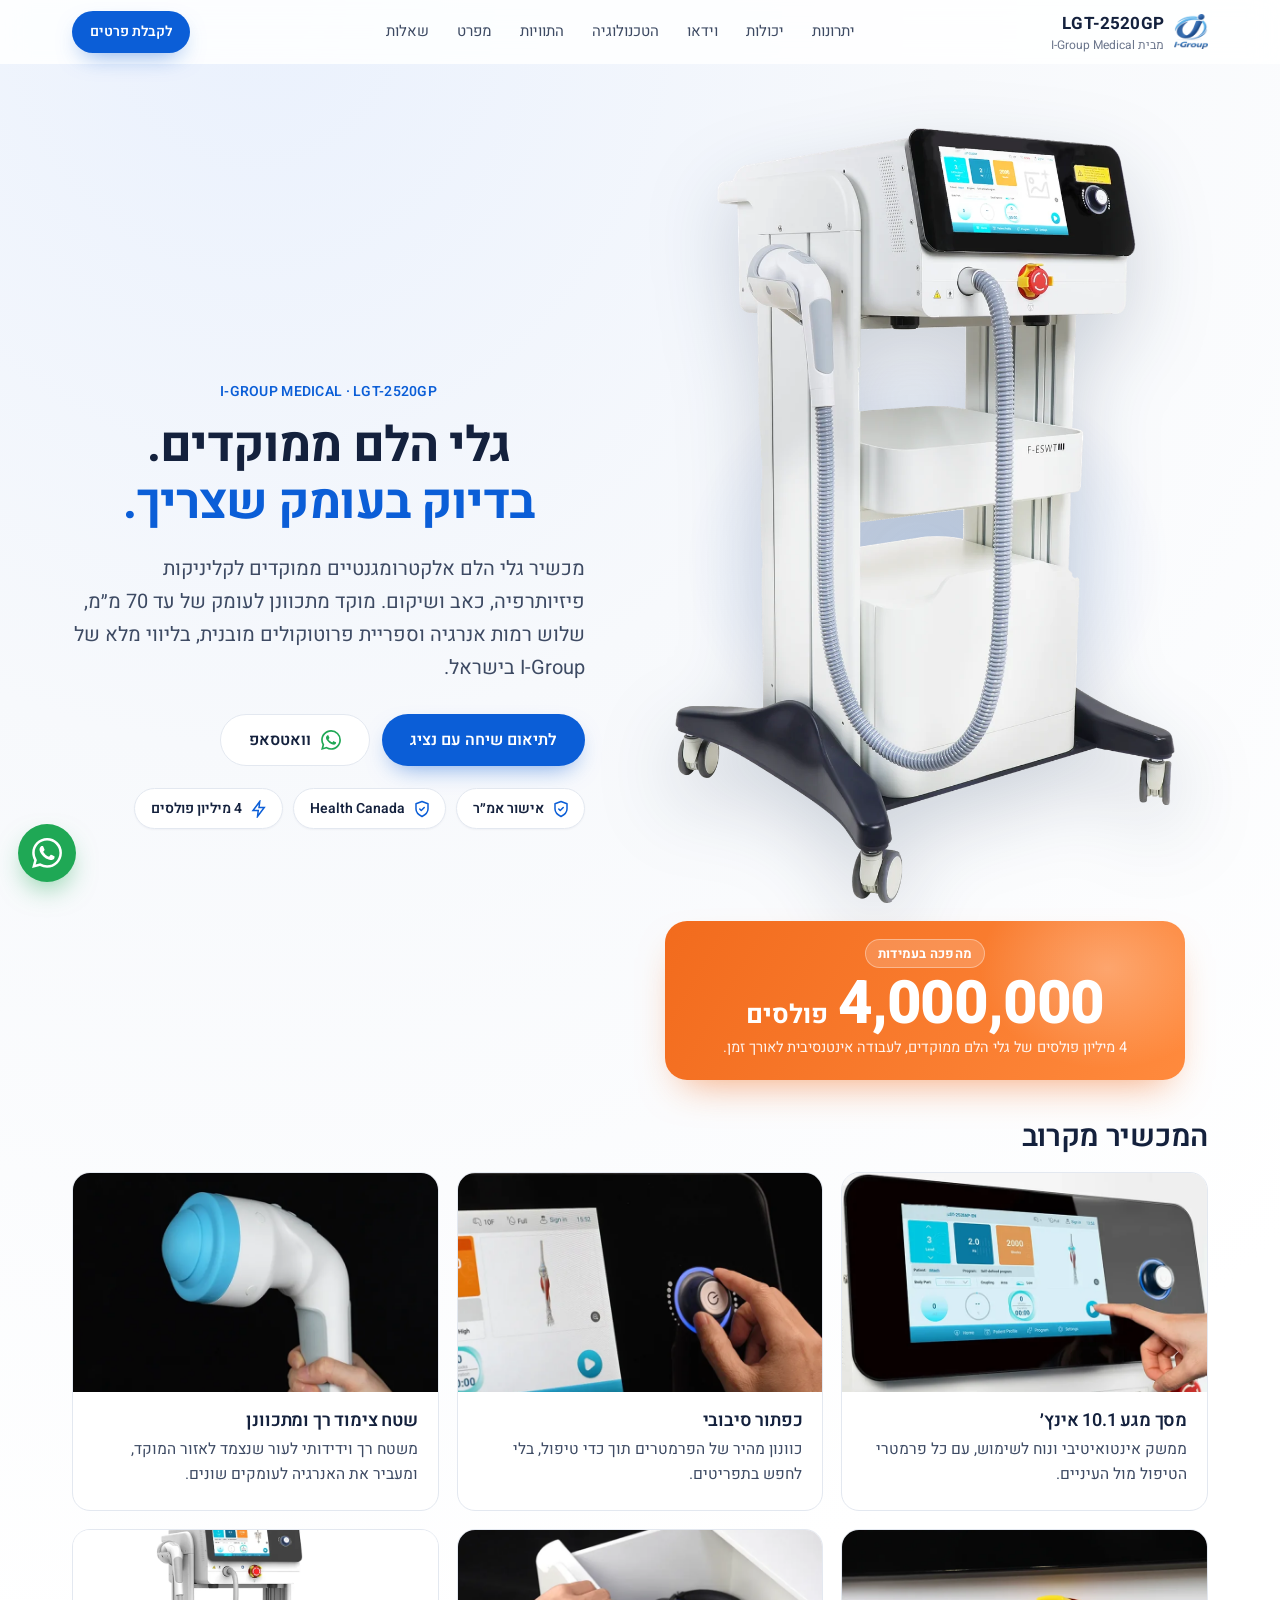
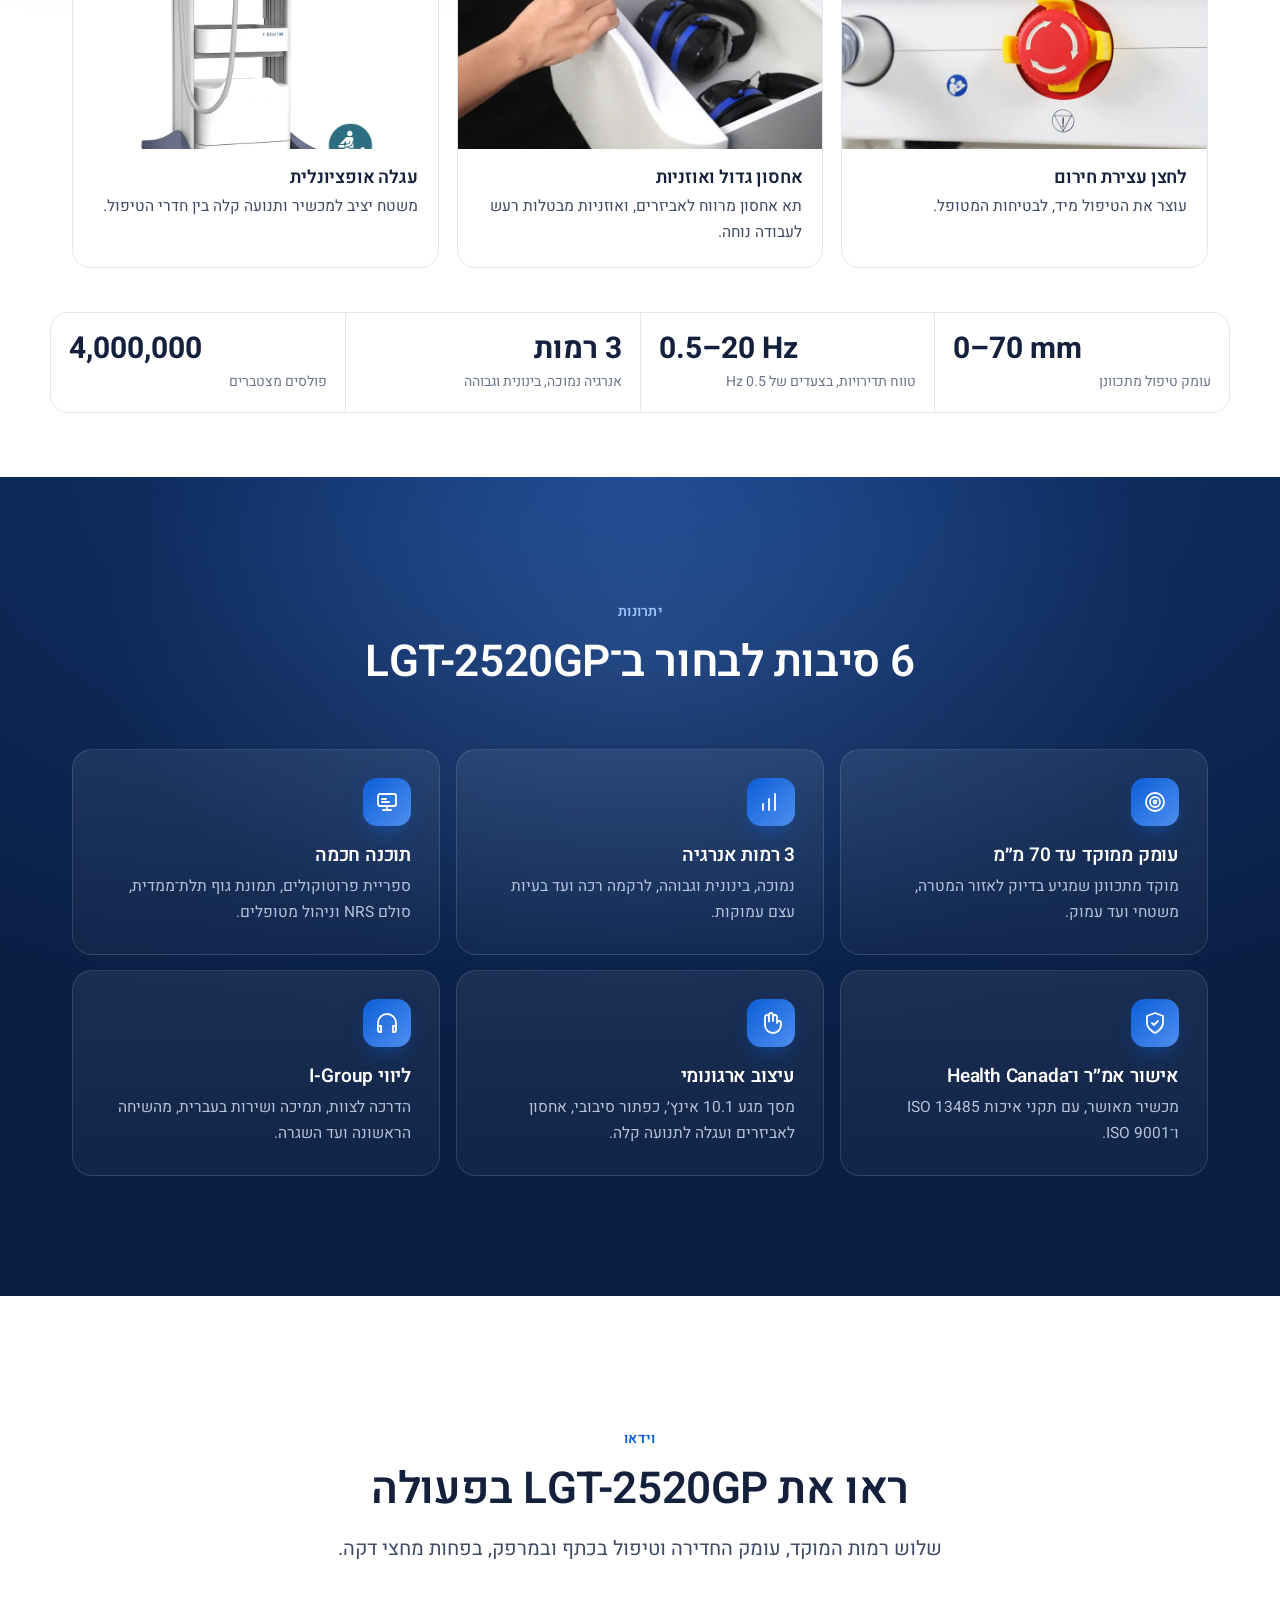
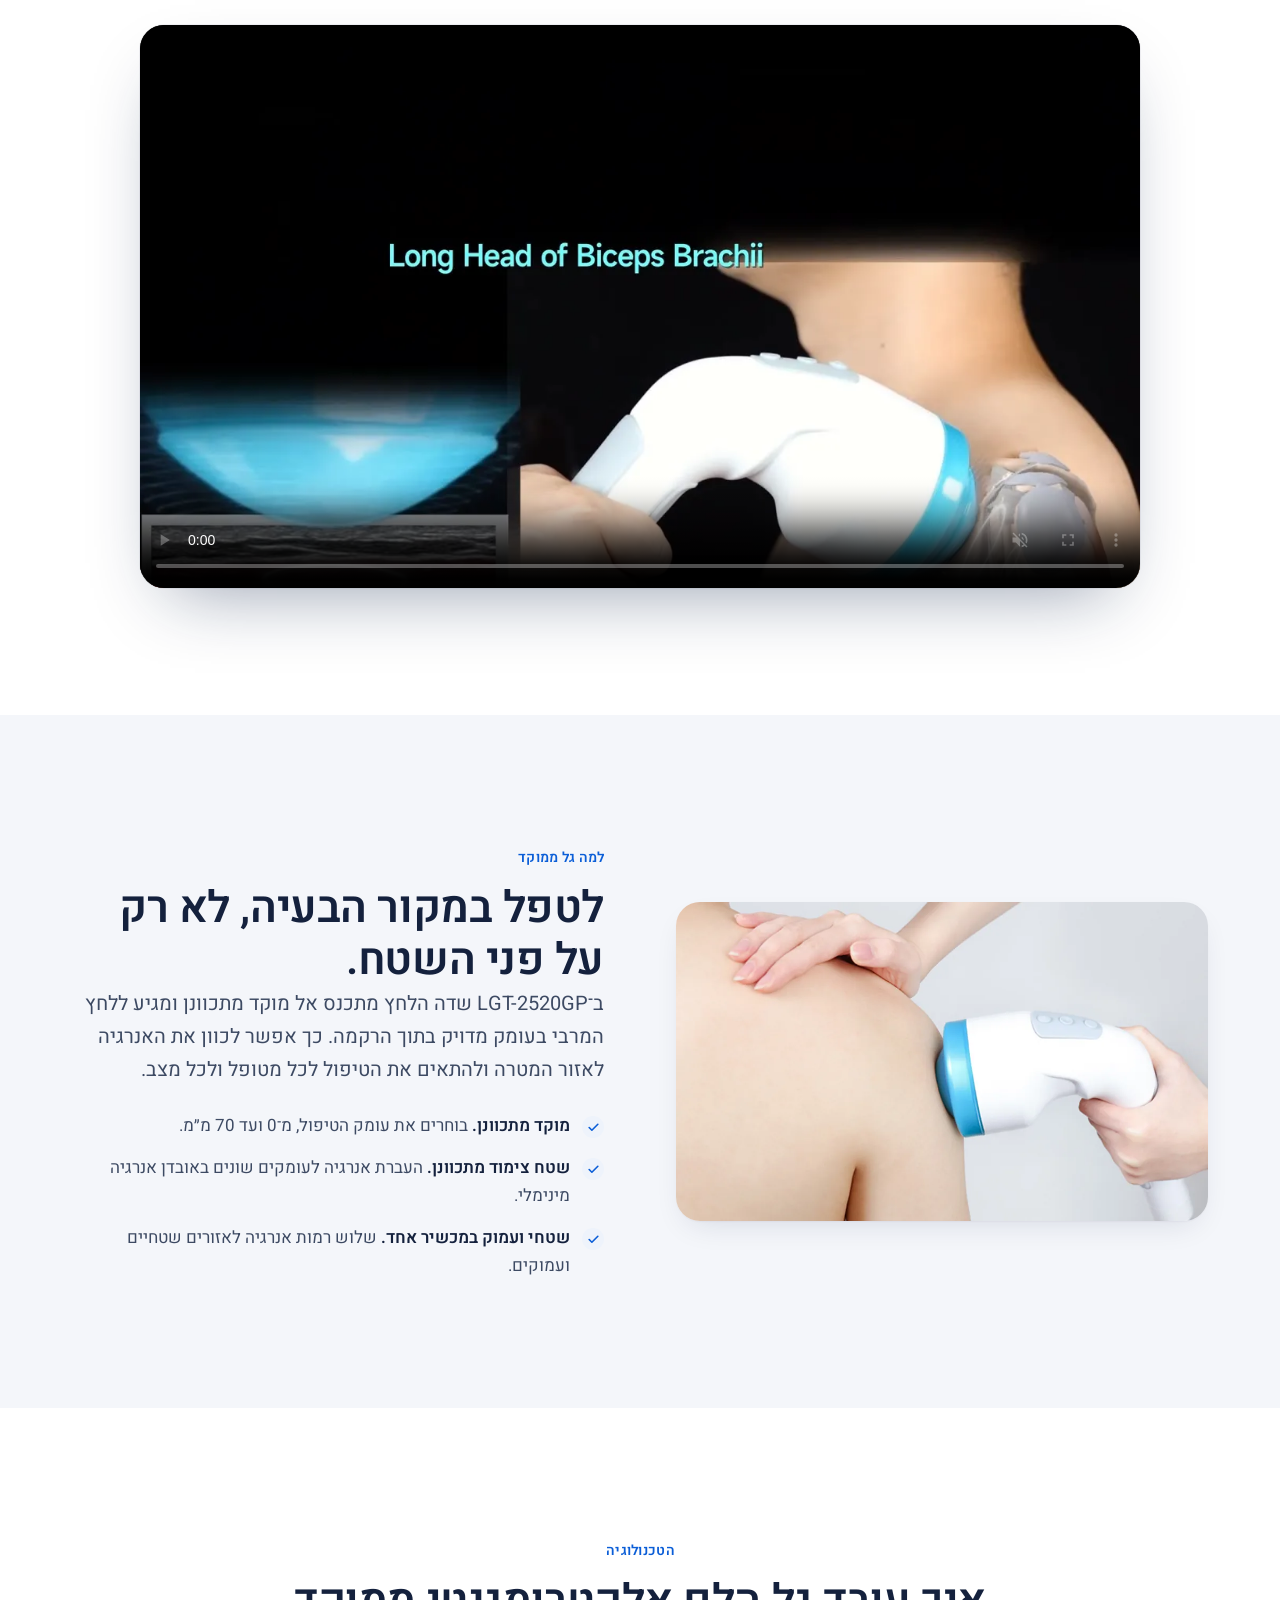
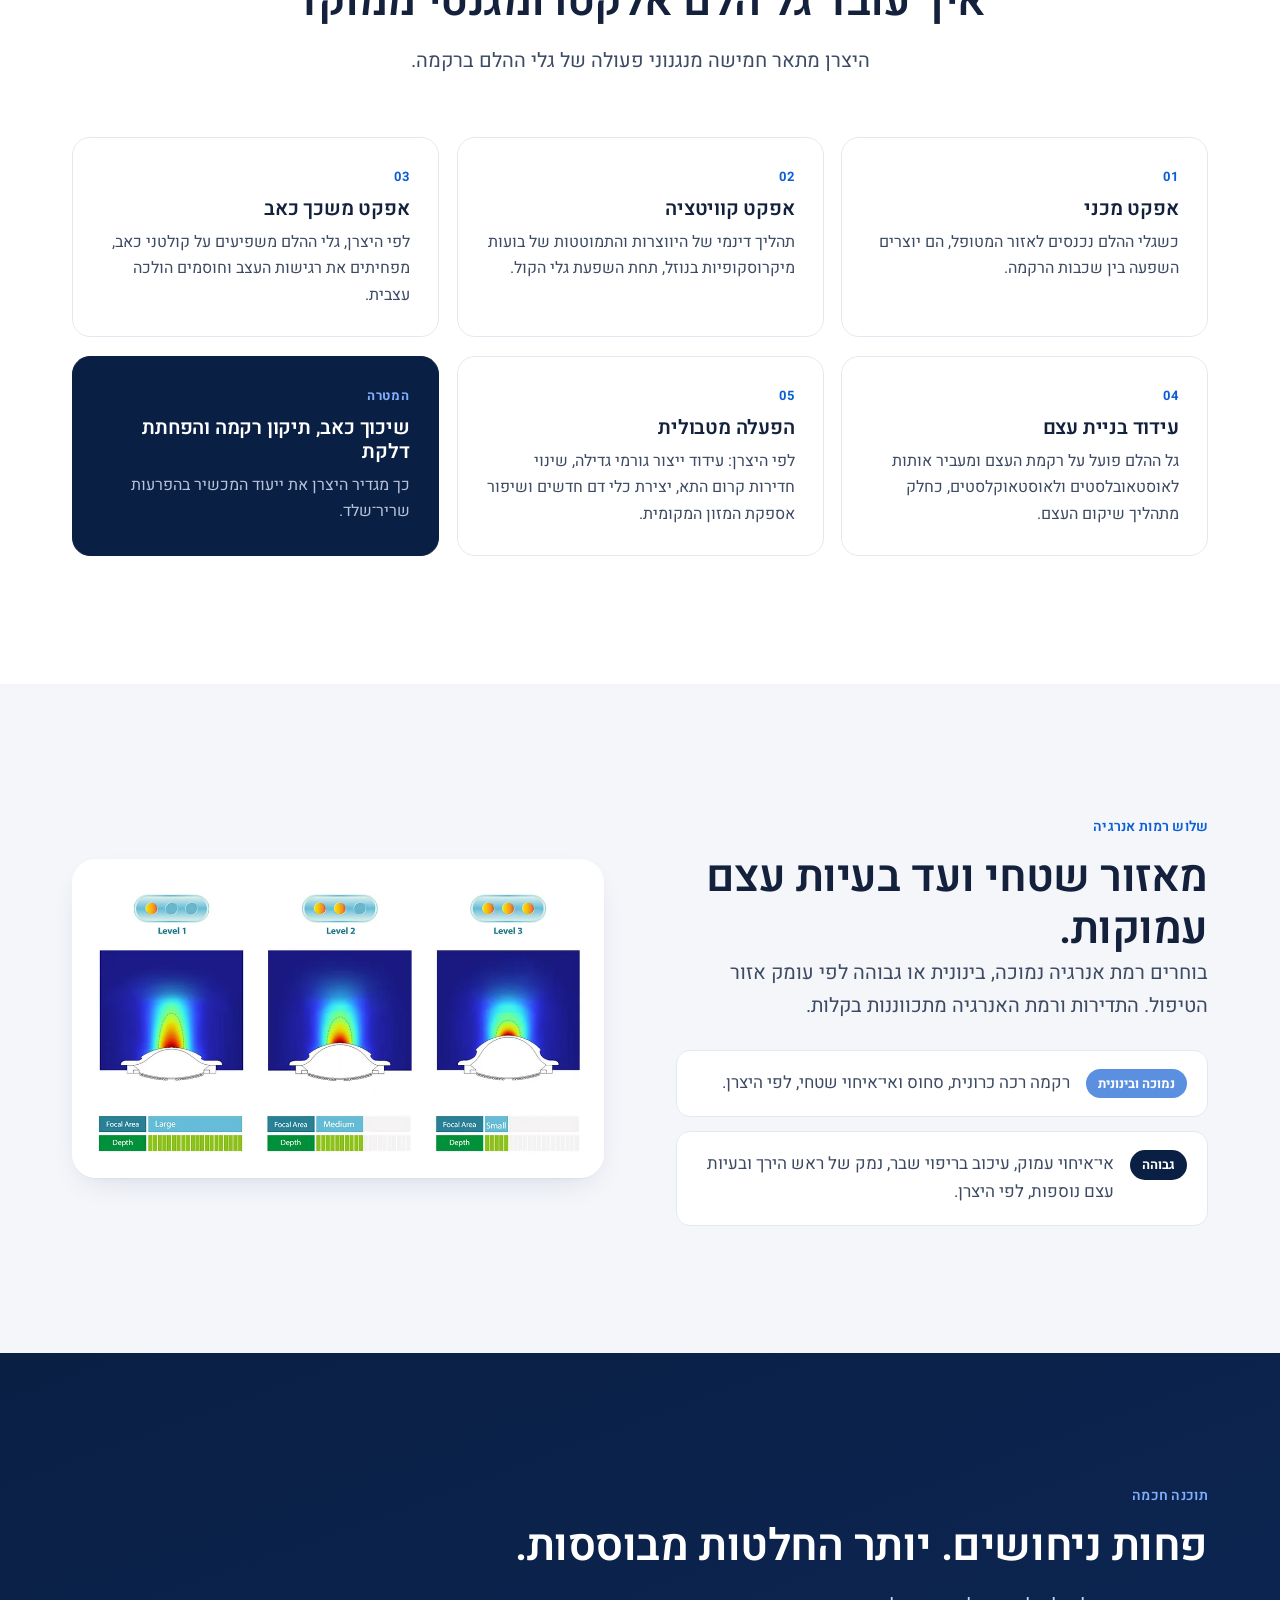
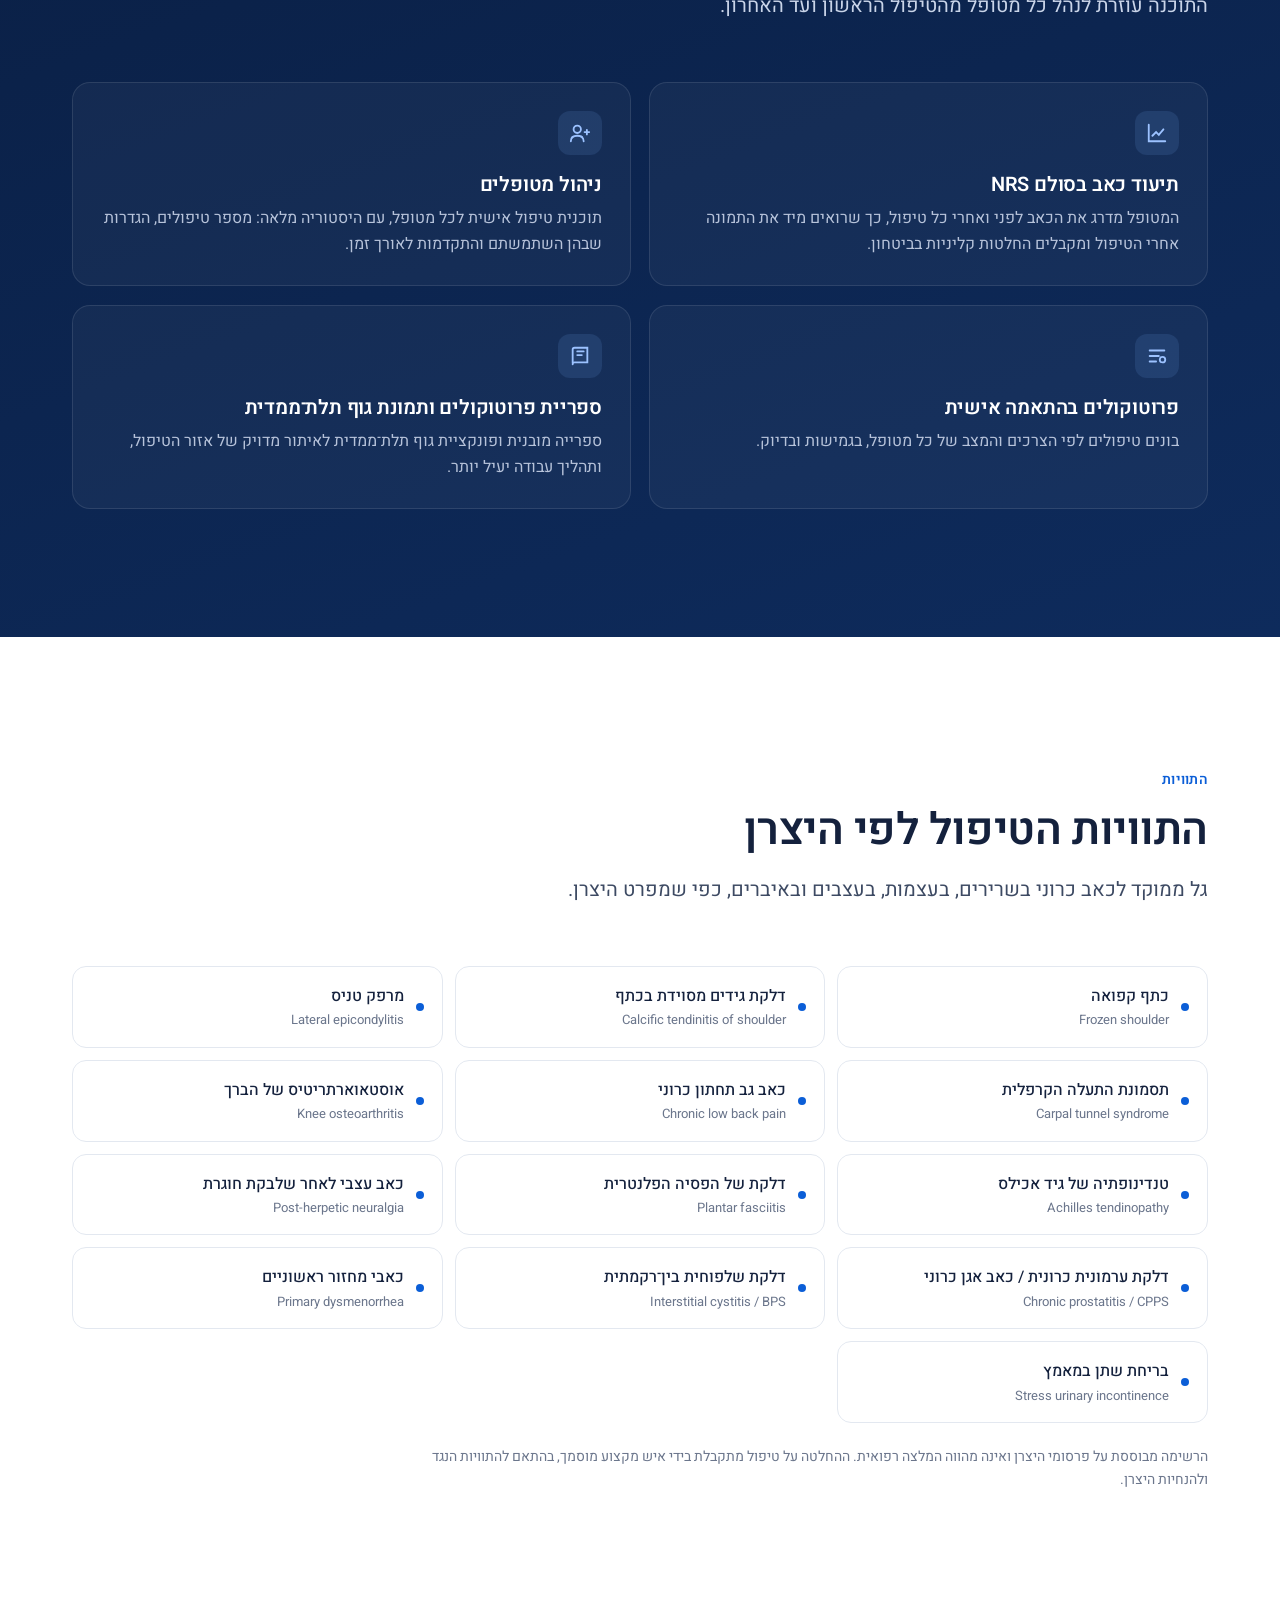
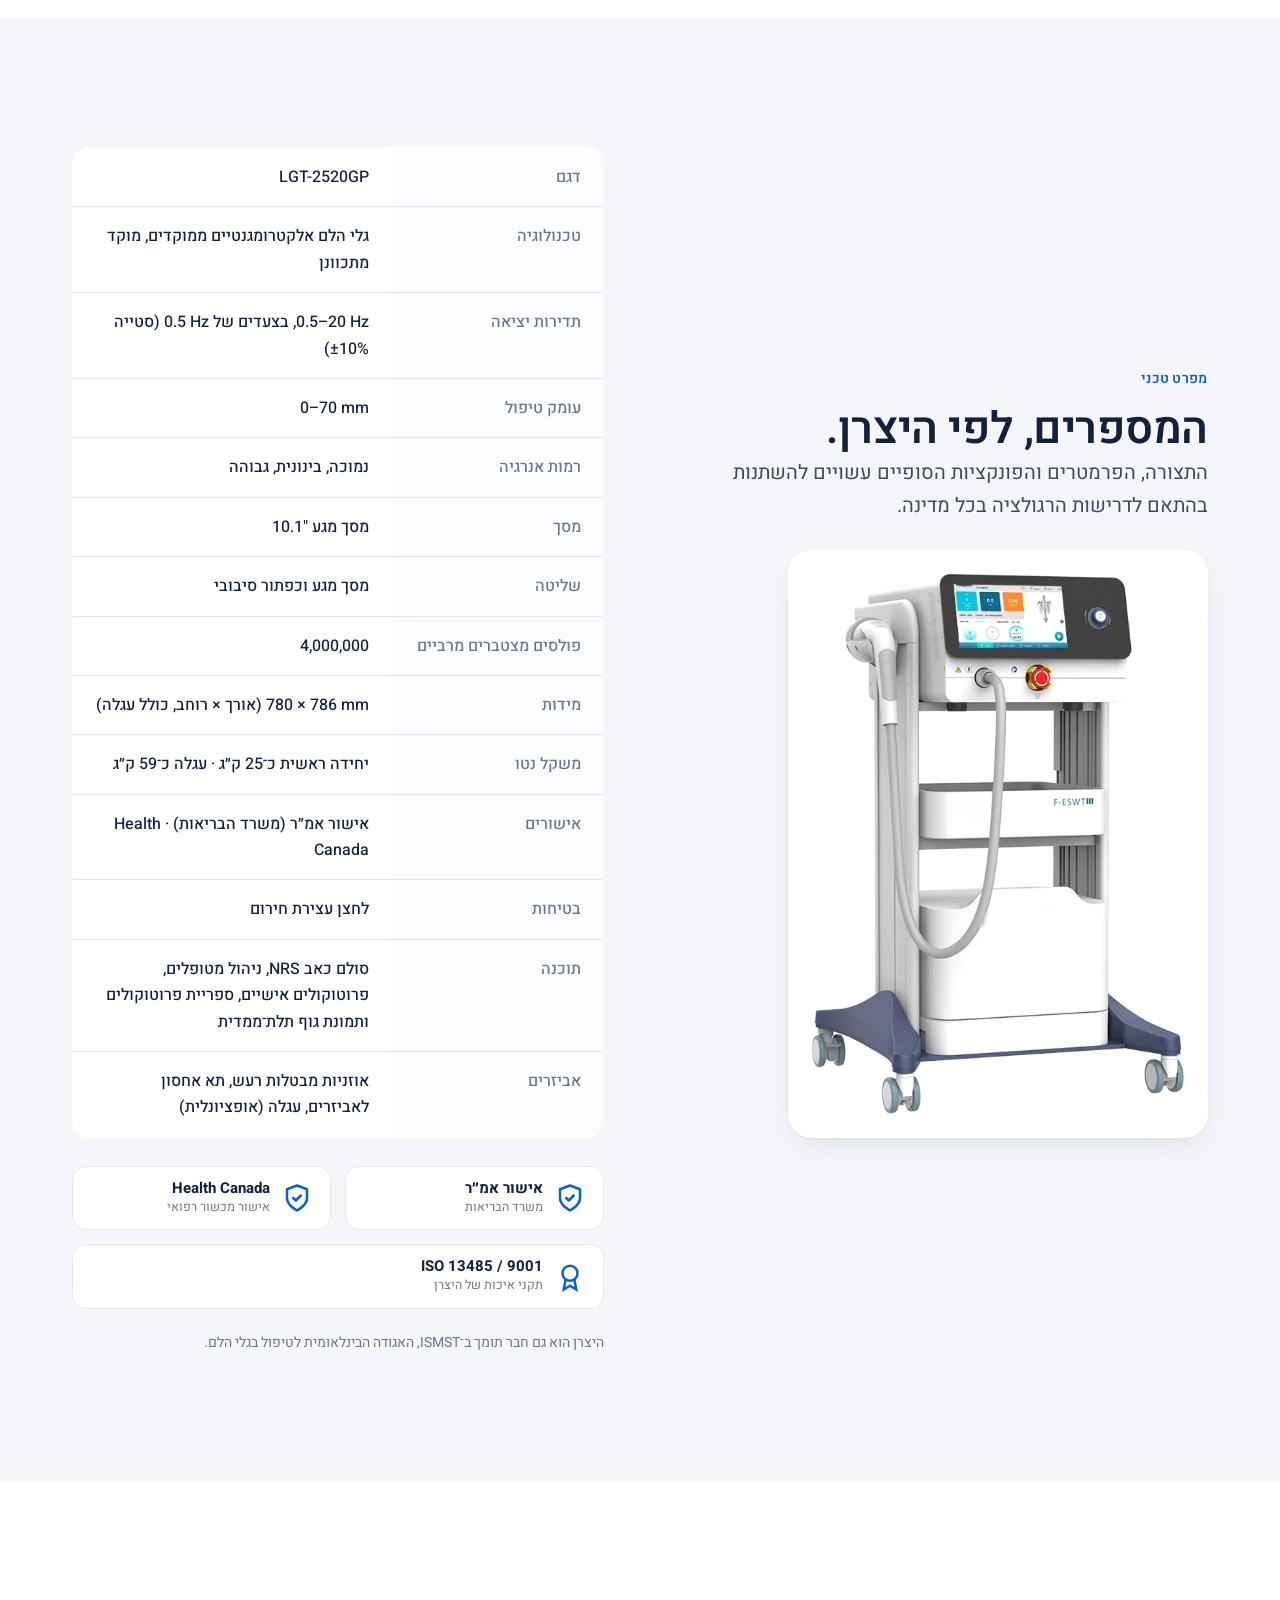
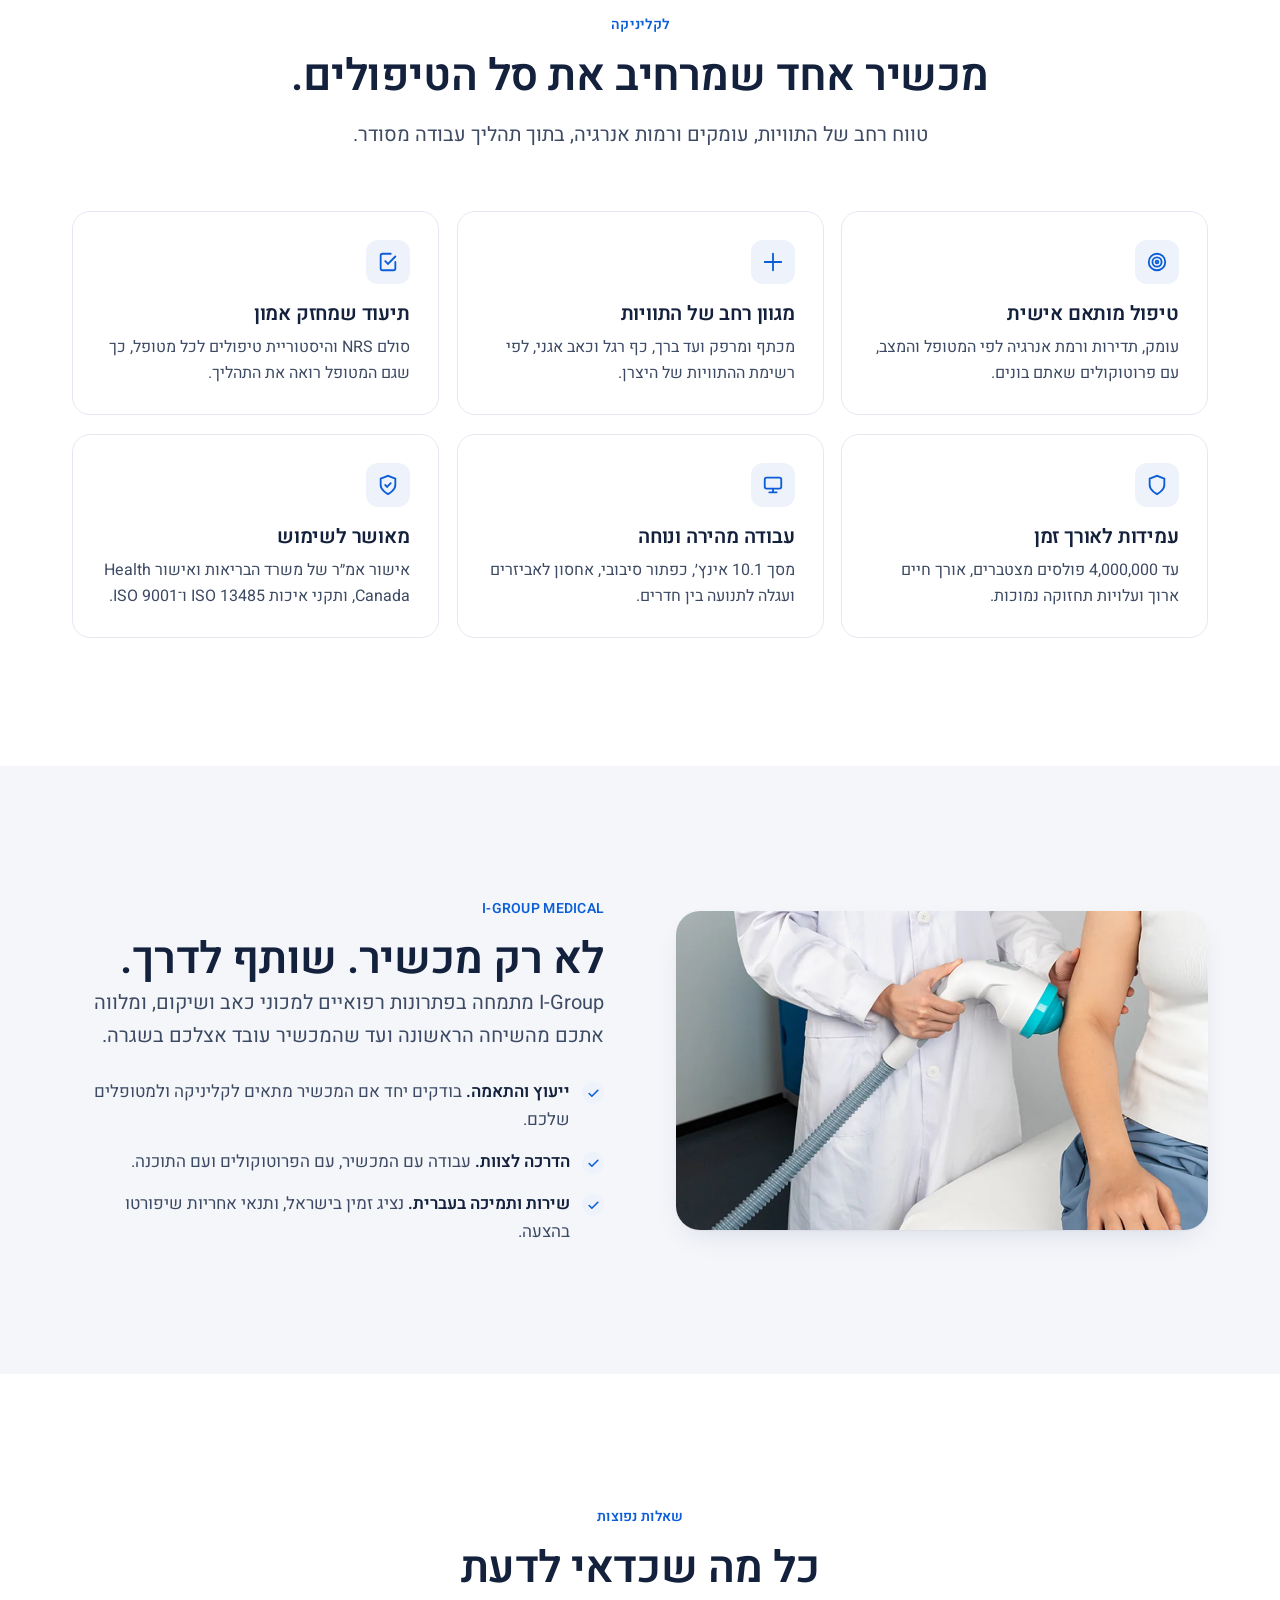
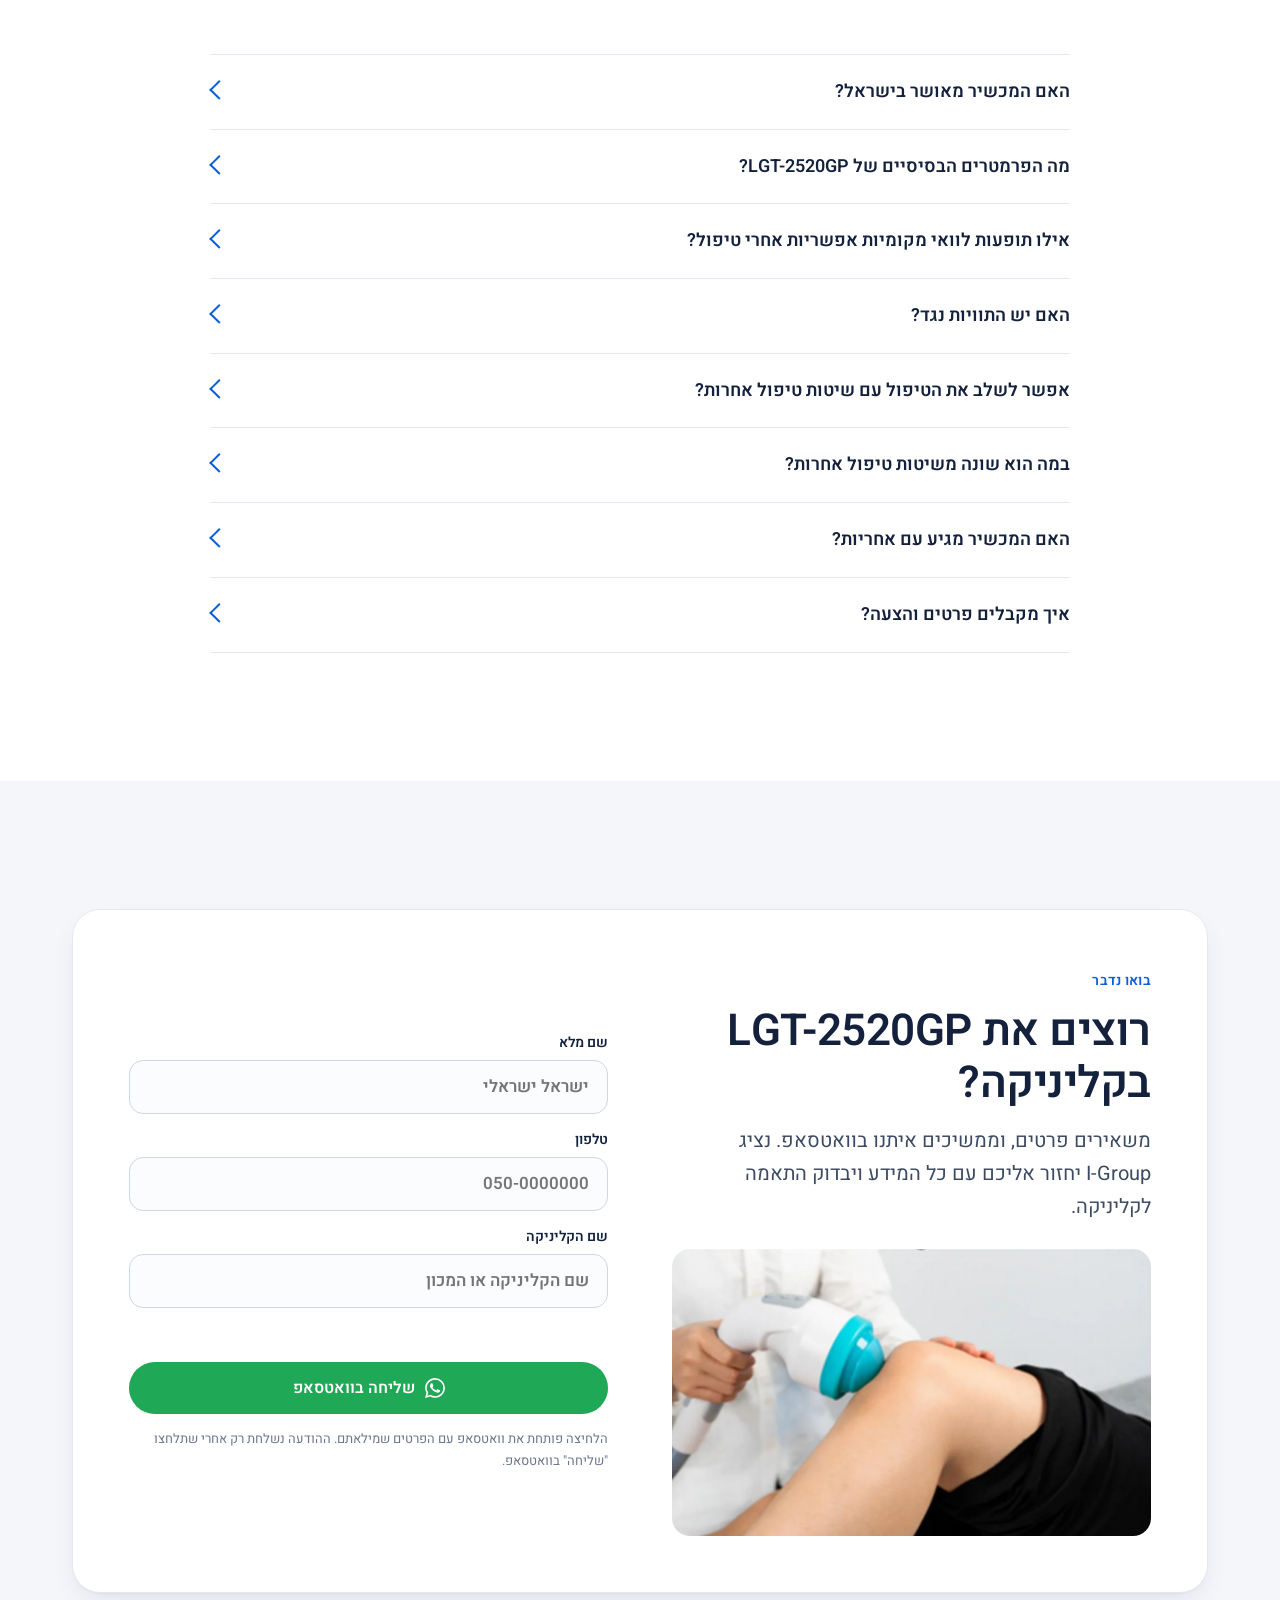
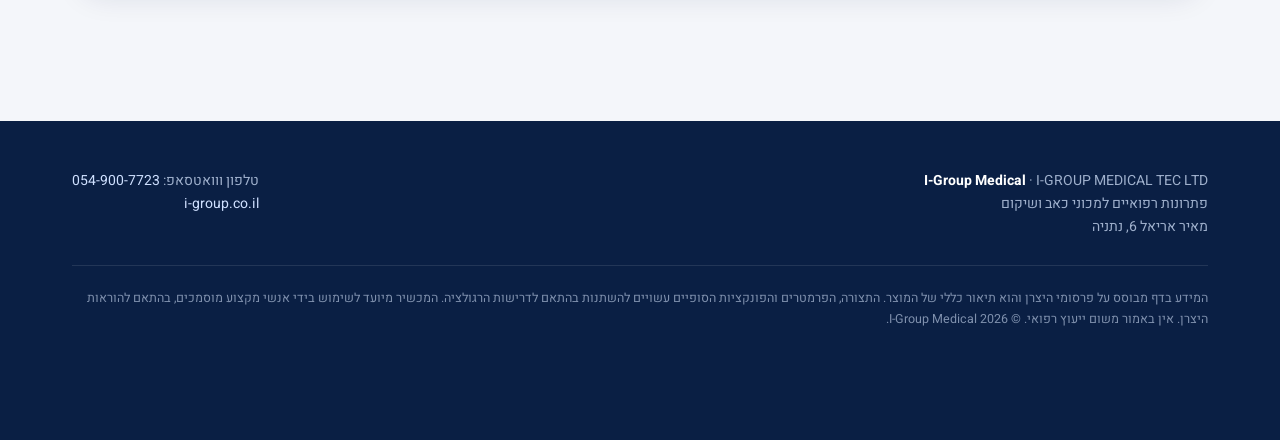
==== commit f9baf58c: "Point site to focused.i-group.co.il custom domain Add Pages CNAME and replace the GitHub Pages proje" ====
--- a/index.html
+++ b/index.html
@@ -3,12 +3,12 @@
 <head>
 <meta charset="utf-8">
 <meta name="viewport" content="width=device-width, initial-scale=1, viewport-fit=cover">
-<!-- SITE_URL: https://ilan-lab.github.io/lgt-2520gp/ — if moving to a custom domain, replace it everywhere below (canonical, og:url, og:image, JSON-LD, sitemap.xml, robots.txt) with the real production URL before publishing -->
+<!-- SITE_URL: https://focused.i-group.co.il/ — if moving to a custom domain, replace it everywhere below (canonical, og:url, og:image, JSON-LD, sitemap.xml, robots.txt) with the real production URL before publishing -->
 <title>מכשיר גלי הלם ממוקדים LGT-2520GP לקליניקות | I-Group</title>
 <meta name="description" content="LGT-2520GP מבית I-Group: גלי הלם ממוקדים עם 4 מיליון פולסים, עומק עד 70 מ״מ, אישור אמ״ר ו־Health Canada. לקליניקות פיזיותרפיה וכאב בישראל.">
 <!-- Single switch: index,follow on production · noindex,nofollow on previews -->
 <meta name="robots" content="index,follow">
-<link rel="canonical" href="https://ilan-lab.github.io/lgt-2520gp/">
+<link rel="canonical" href="https://focused.i-group.co.il/">
 <meta name="theme-color" content="#0a1f44">
 <link rel="icon" href="favicon.ico" sizes="any">
 <link rel="icon" href="favicon.svg" type="image/svg+xml">
@@ -18,23 +18,23 @@
 <meta property="og:locale" content="he_IL">
 <meta property="og:title" content="LGT-2520GP: גלי הלם ממוקדים לקליניקה שלכם">
 <meta property="og:description" content="4 מיליון פולסים, מוקד מתכוונן עד עומק 70 מ״מ וספריית פרוטוקולים מובנית. אישור אמ״ר ו־Health Canada. בישראל דרך I-Group Medical.">
-<meta property="og:url" content="https://ilan-lab.github.io/lgt-2520gp/">
-<meta property="og:image" content="https://ilan-lab.github.io/lgt-2520gp/og/og.jpg">
+<meta property="og:url" content="https://focused.i-group.co.il/">
+<meta property="og:image" content="https://focused.i-group.co.il/og/og.jpg">
 <meta property="og:image:width" content="1200">
 <meta property="og:image:height" content="630">
 <meta property="og:image:alt" content="מכשיר גלי הלם ממוקדים LGT-2520GP על עגלה, על רקע בהיר">
 <meta name="twitter:card" content="summary_large_image">
 <meta name="twitter:title" content="LGT-2520GP: גלי הלם ממוקדים לקליניקה שלכם">
 <meta name="twitter:description" content="גלי הלם אלקטרומגנטיים ממוקדים, עומק טיפול 0–70 מ״מ ותדירות 0.5–20 Hz. בישראל דרך I-Group Medical.">
-<meta name="twitter:image" content="https://ilan-lab.github.io/lgt-2520gp/og/og.jpg">
+<meta name="twitter:image" content="https://focused.i-group.co.il/og/og.jpg">
 <link rel="preload" href="assets/fonts/heebo-hebrew.woff2" as="font" type="font/woff2" crossorigin>
 <link rel="preload" href="assets/img/lgt-2520gp-hero.webp" as="image" type="image/webp">
 <link rel="stylesheet" href="assets/site.css">
 <script type="application/ld+json">
 {"@context":"https://schema.org","@graph":[
- {"@type":"Organization","@id":"https://i-group.co.il/#org","name":"I-Group Medical · איי גרופ מדיקל","legalName":"I-GROUP MEDICAL TEC LTD","url":"https://i-group.co.il/","logo":"https://ilan-lab.github.io/lgt-2520gp/assets/img/igroup.webp","telephone":"+972-54-900-7723","address":{"@type":"PostalAddress","streetAddress":"מאיר אריאל 6","addressLocality":"נתניה","addressCountry":"IL"},"contactPoint":{"@type":"ContactPoint","telephone":"+972-54-900-7723","contactType":"sales","availableLanguage":["he"]}},
- {"@type":"Product","@id":"https://ilan-lab.github.io/lgt-2520gp/#product","name":"LGT-2520GP Electromagnetic Focused Shockwave Therapy Device","alternateName":"מכשיר גלי הלם אלקטרומגנטיים ממוקדים LGT-2520GP","model":"LGT-2520GP","sku":"LGT-2520GP","brand":{"@type":"Brand","name":"I-Group Medical"},"category":"Medical Devices > Shockwave Therapy","image":["https://ilan-lab.github.io/lgt-2520gp/og/og.jpg","https://ilan-lab.github.io/lgt-2520gp/assets/img/lgt-2520gp-hero.webp"],"description":"מכשיר גלי הלם אלקטרומגנטיים ממוקדים לקליניקות: מוקד מתכוונן לעומק 0–70 מ״מ, תדירות 0.5–20 Hz, שלוש רמות אנרגיה, עד 4,000,000 פולסים, מסך מגע 10.1 אינץ׳ וספריית פרוטוקולים מובנית. בעל אישור אמ״ר ואישור Health Canada.","additionalProperty":[{"@type":"PropertyValue","name":"תדירות","value":"0.5–20 Hz"},{"@type":"PropertyValue","name":"עומק טיפול","value":"0–70 mm"},{"@type":"PropertyValue","name":"מסך","value":"10.1 inch touch"},{"@type":"PropertyValue","name":"פולסים מצטברים","value":"4,000,000"},{"@type":"PropertyValue","name":"אישורים","value":"אישור אמ״ר (משרד הבריאות), Health Canada"}]},
- {"@type":"BreadcrumbList","itemListElement":[{"@type":"ListItem","position":1,"name":"I-Group","item":"https://i-group.co.il/"},{"@type":"ListItem","position":2,"name":"LGT-2520GP גלי הלם ממוקדים","item":"https://ilan-lab.github.io/lgt-2520gp/"}]},
+ {"@type":"Organization","@id":"https://i-group.co.il/#org","name":"I-Group Medical · איי גרופ מדיקל","legalName":"I-GROUP MEDICAL TEC LTD","url":"https://i-group.co.il/","logo":"https://focused.i-group.co.il/assets/img/igroup.webp","telephone":"+972-54-900-7723","address":{"@type":"PostalAddress","streetAddress":"מאיר אריאל 6","addressLocality":"נתניה","addressCountry":"IL"},"contactPoint":{"@type":"ContactPoint","telephone":"+972-54-900-7723","contactType":"sales","availableLanguage":["he"]}},
+ {"@type":"Product","@id":"https://focused.i-group.co.il/#product","name":"LGT-2520GP Electromagnetic Focused Shockwave Therapy Device","alternateName":"מכשיר גלי הלם אלקטרומגנטיים ממוקדים LGT-2520GP","model":"LGT-2520GP","sku":"LGT-2520GP","brand":{"@type":"Brand","name":"I-Group Medical"},"category":"Medical Devices > Shockwave Therapy","image":["https://focused.i-group.co.il/og/og.jpg","https://focused.i-group.co.il/assets/img/lgt-2520gp-hero.webp"],"description":"מכשיר גלי הלם אלקטרומגנטיים ממוקדים לקליניקות: מוקד מתכוונן לעומק 0–70 מ״מ, תדירות 0.5–20 Hz, שלוש רמות אנרגיה, עד 4,000,000 פולסים, מסך מגע 10.1 אינץ׳ וספריית פרוטוקולים מובנית. בעל אישור אמ״ר ואישור Health Canada.","additionalProperty":[{"@type":"PropertyValue","name":"תדירות","value":"0.5–20 Hz"},{"@type":"PropertyValue","name":"עומק טיפול","value":"0–70 mm"},{"@type":"PropertyValue","name":"מסך","value":"10.1 inch touch"},{"@type":"PropertyValue","name":"פולסים מצטברים","value":"4,000,000"},{"@type":"PropertyValue","name":"אישורים","value":"אישור אמ״ר (משרד הבריאות), Health Canada"}]},
+ {"@type":"BreadcrumbList","itemListElement":[{"@type":"ListItem","position":1,"name":"I-Group","item":"https://i-group.co.il/"},{"@type":"ListItem","position":2,"name":"LGT-2520GP גלי הלם ממוקדים","item":"https://focused.i-group.co.il/"}]},
  {"@type":"FAQPage","mainEntity":[
   {"@type":"Question","name":"האם המכשיר מאושר בישראל?","acceptedAnswer":{"@type":"Answer","text":"כן. ל־LGT-2520GP יש אישור אמ״ר של משרד הבריאות, וגם אישור Health Canada. נשמח לשלוח את פרטי האישורים יחד עם ההצעה."}},
   {"@type":"Question","name":"מה הפרמטרים הבסיסיים של LGT-2520GP?","acceptedAnswer":{"@type":"Answer","text":"לפי היצרן: תדירות יציאה 0.5–20 Hz בצעדים של 0.5 Hz (סטייה ±10%), עומק טיפול 0–70 מ״מ, מידות 780×786 מ״מ כולל עגלה, משקל יחידה ראשית כ־25 ק״ג ועגלה כ־59 ק״ג, ועד 4,000,000 פולסים מצטברים."}},
--- a/assets/site.css
+++ b/assets/site.css
@@ -247,3 +247,7 @@
 .hl h2{color:#fff}.hl .eyebrow{color:#9cc2ff}
 @media(max-width:899px){.hero-main .hero-vis .hero-img{height:min(38vh,330px)}}
 .hero-vis .pulse-band{order:2}
+
+/* centered hero headline */
+.hero-tx h1,.hero .hero-tx h1{text-align:center!important;width:100%}
+.hero-tx .eyebrow,.hero .hero-tx .eyebrow{display:block!important;text-align:center!important;width:100%}
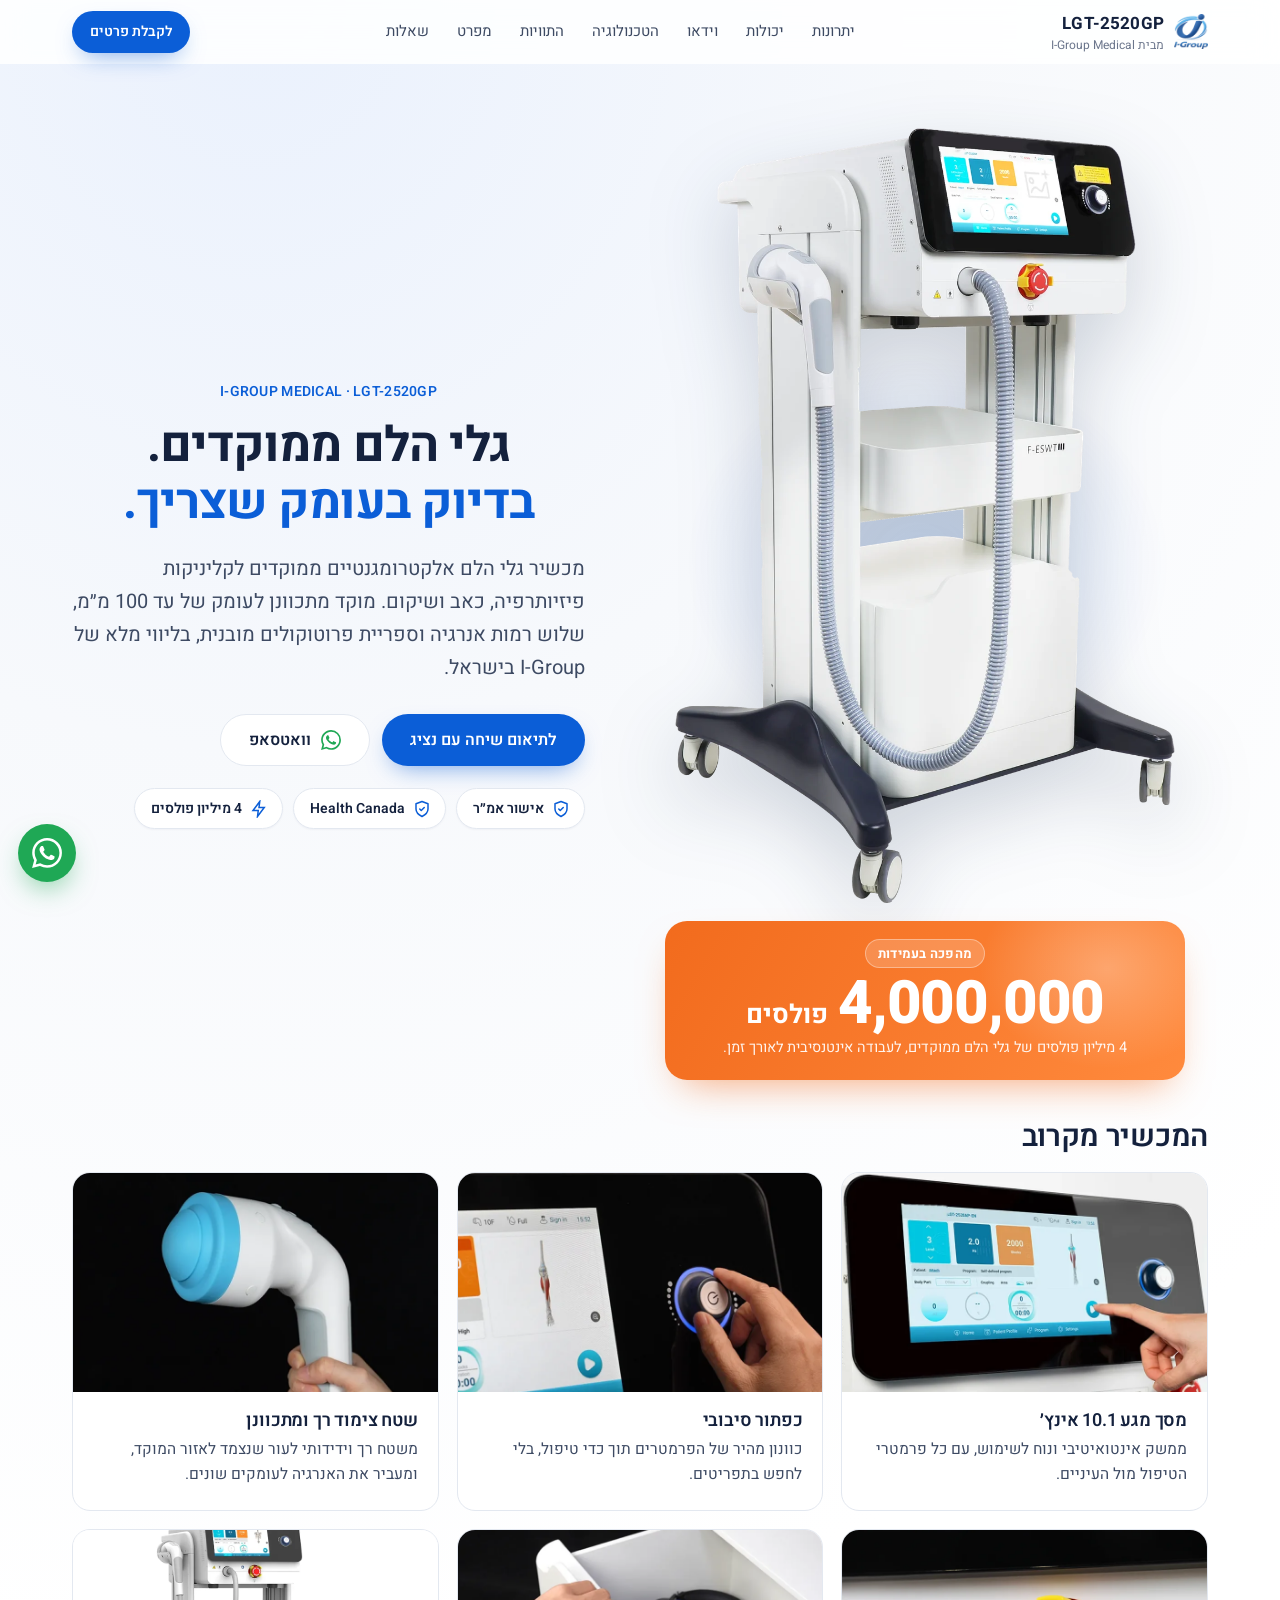
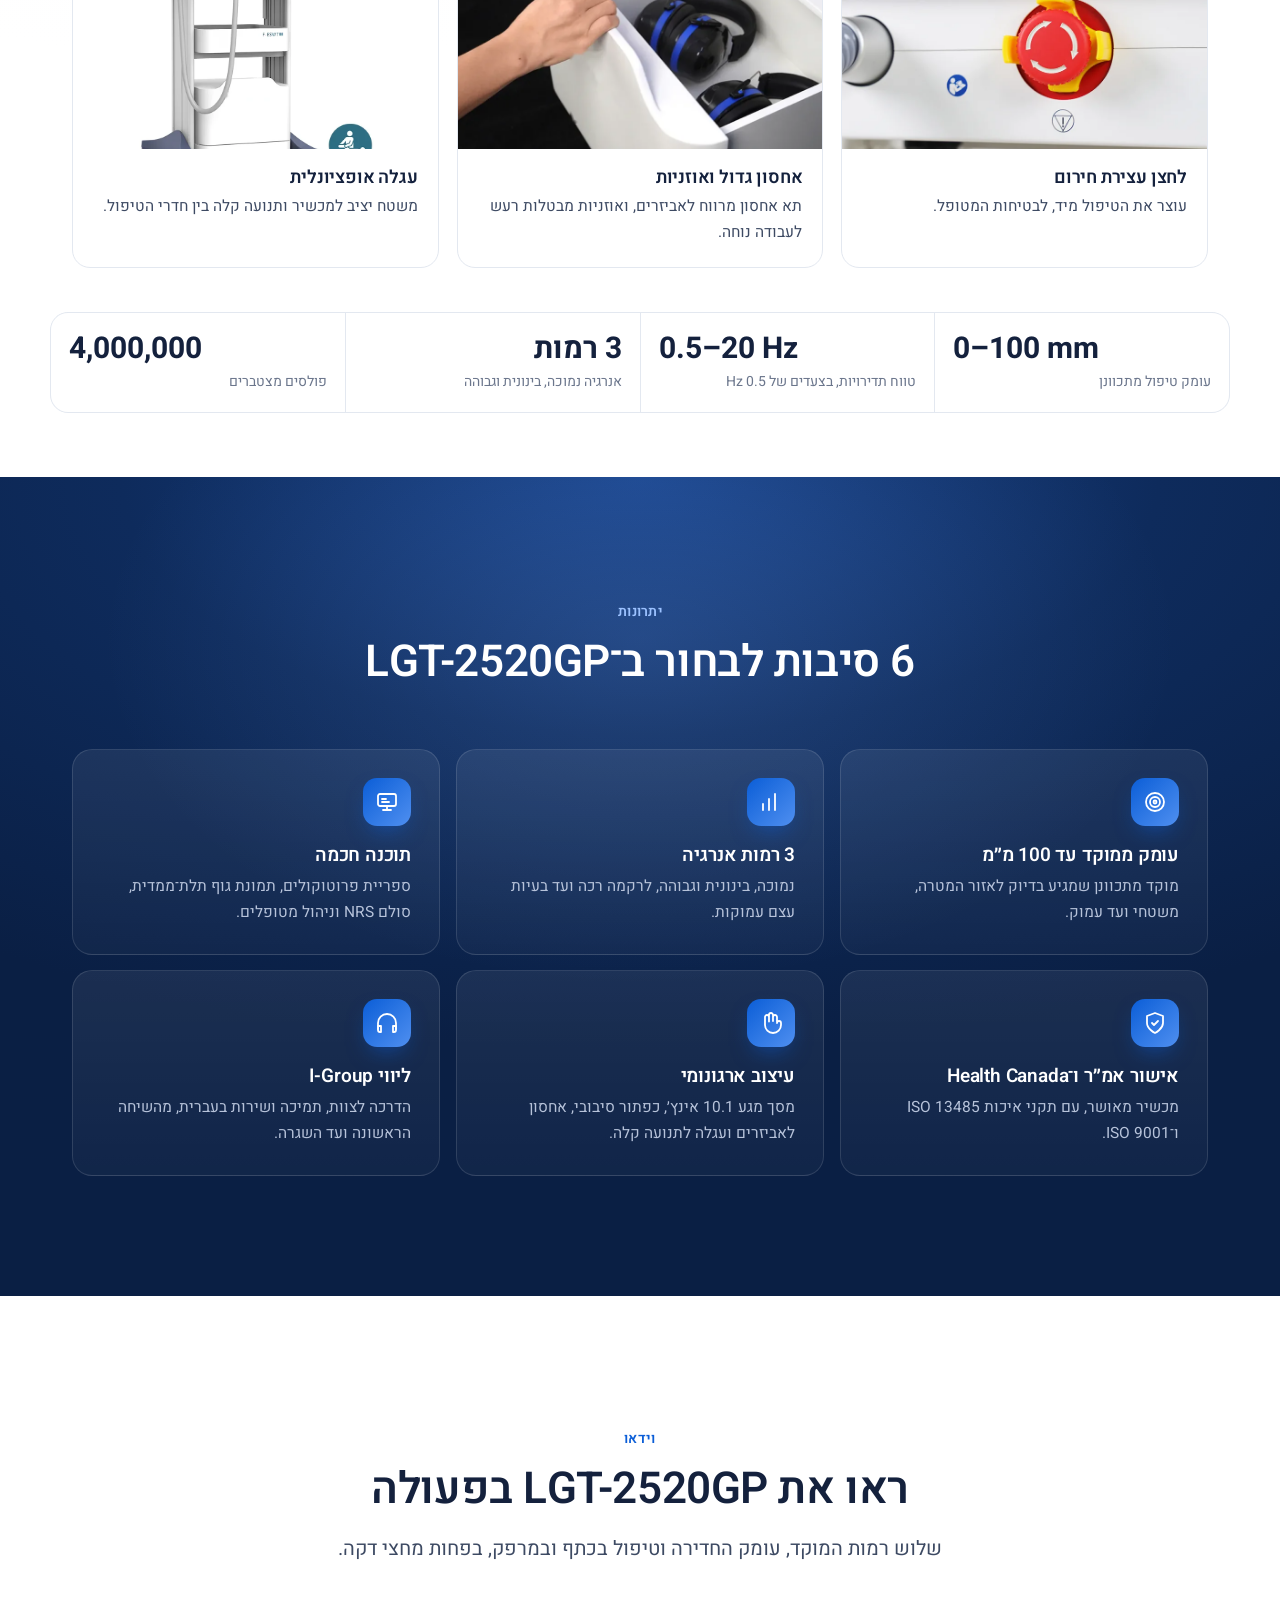
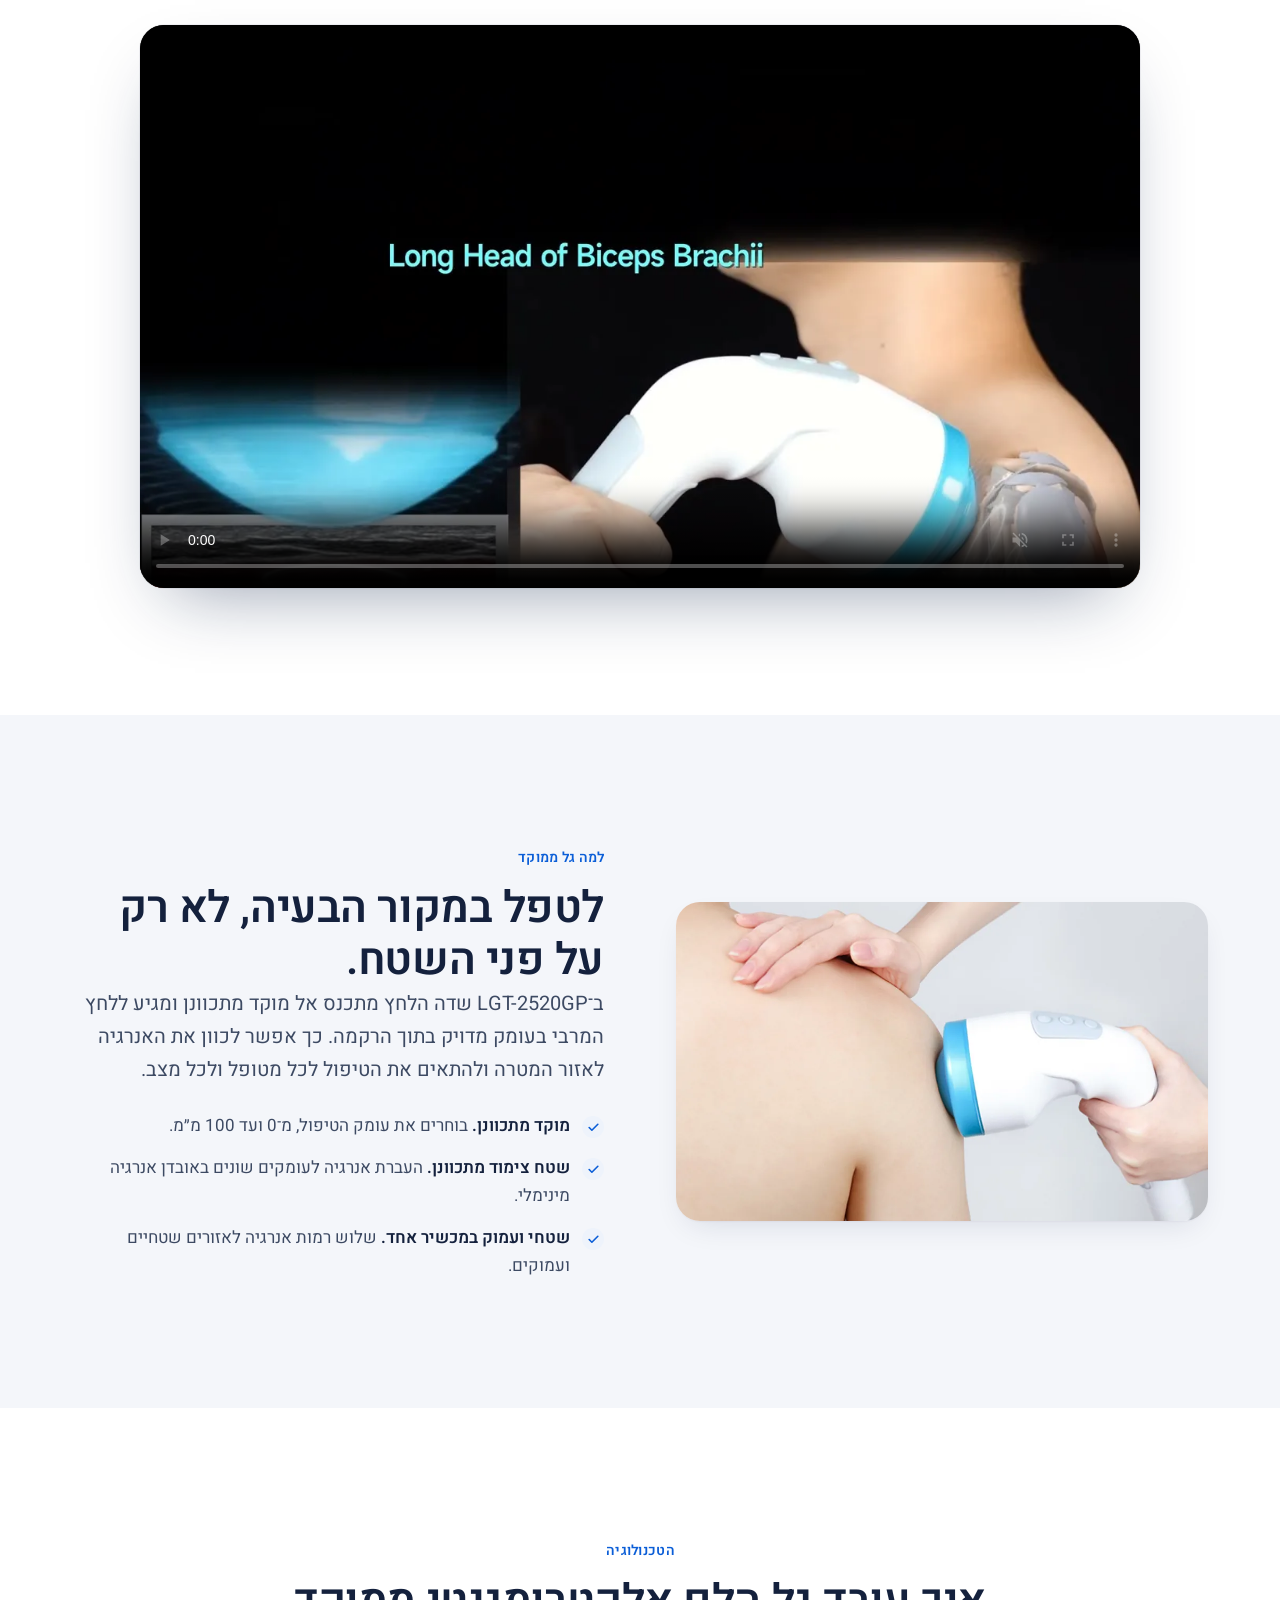
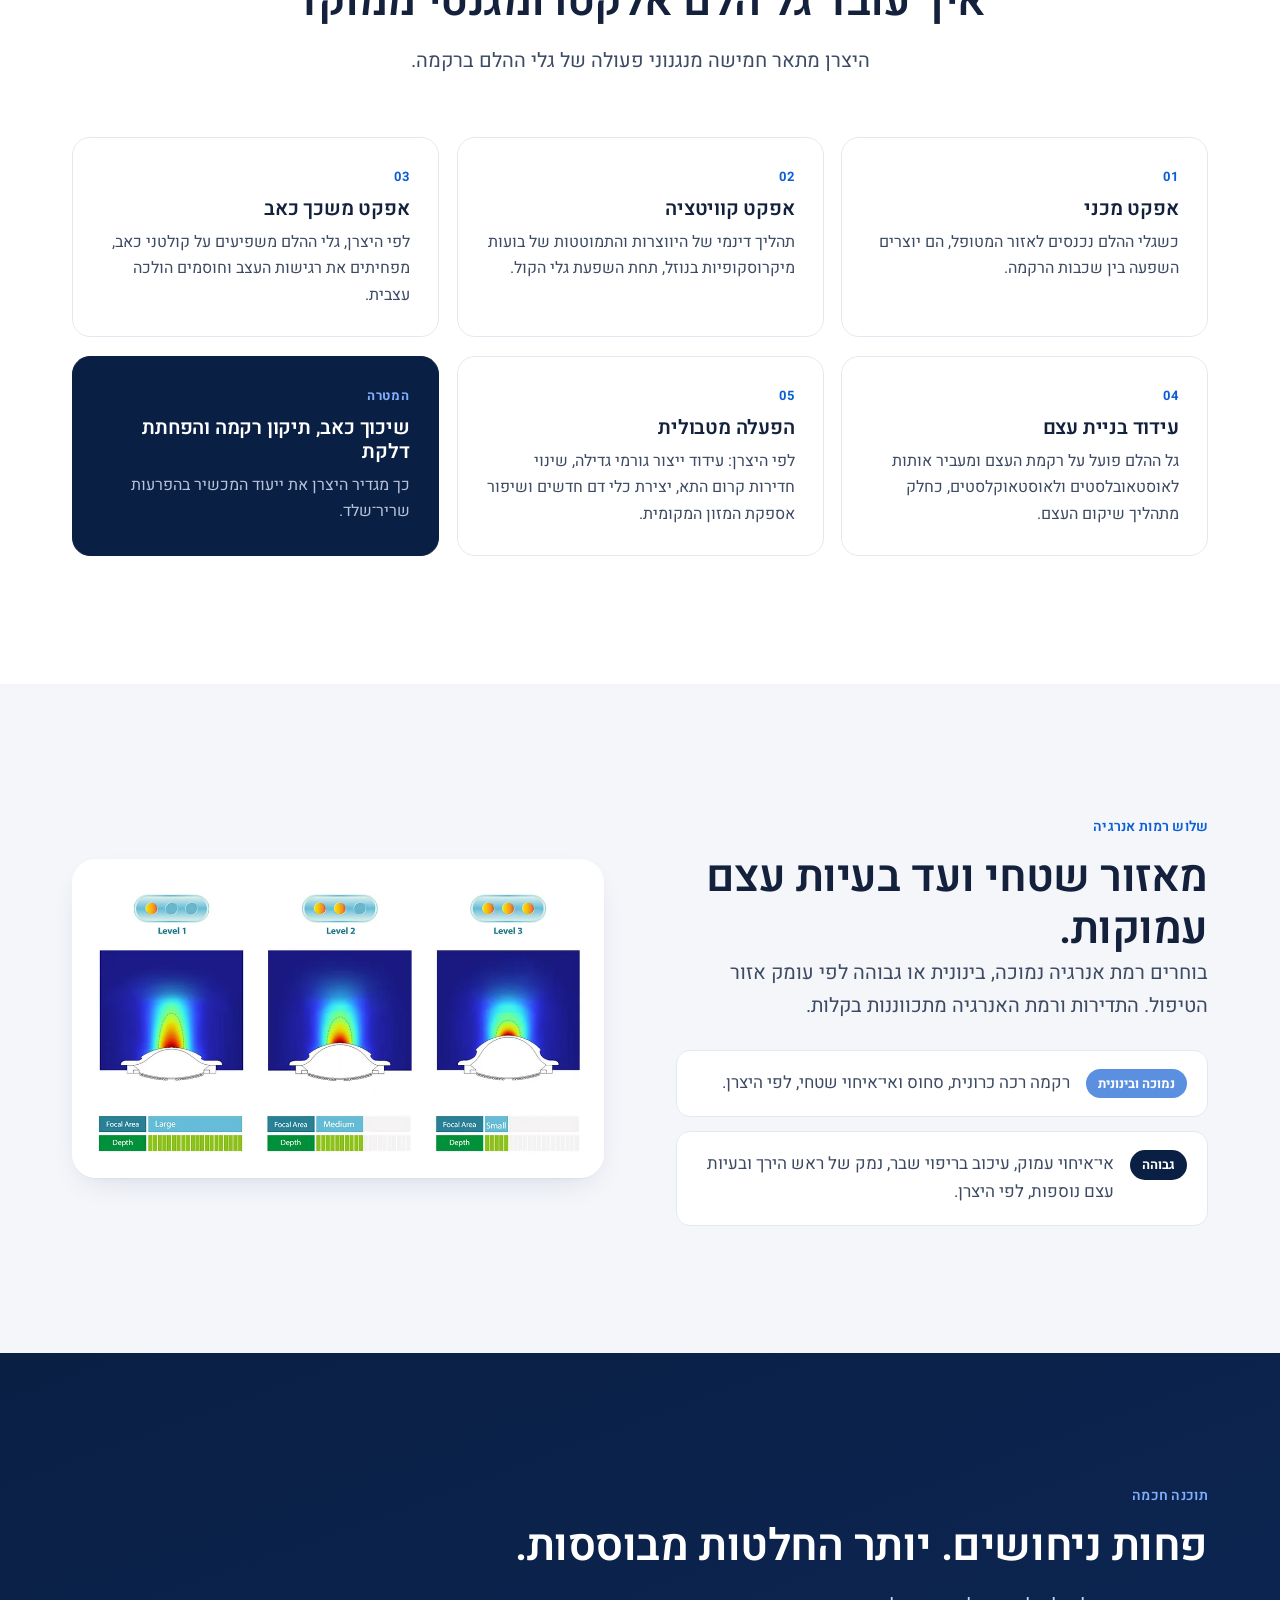
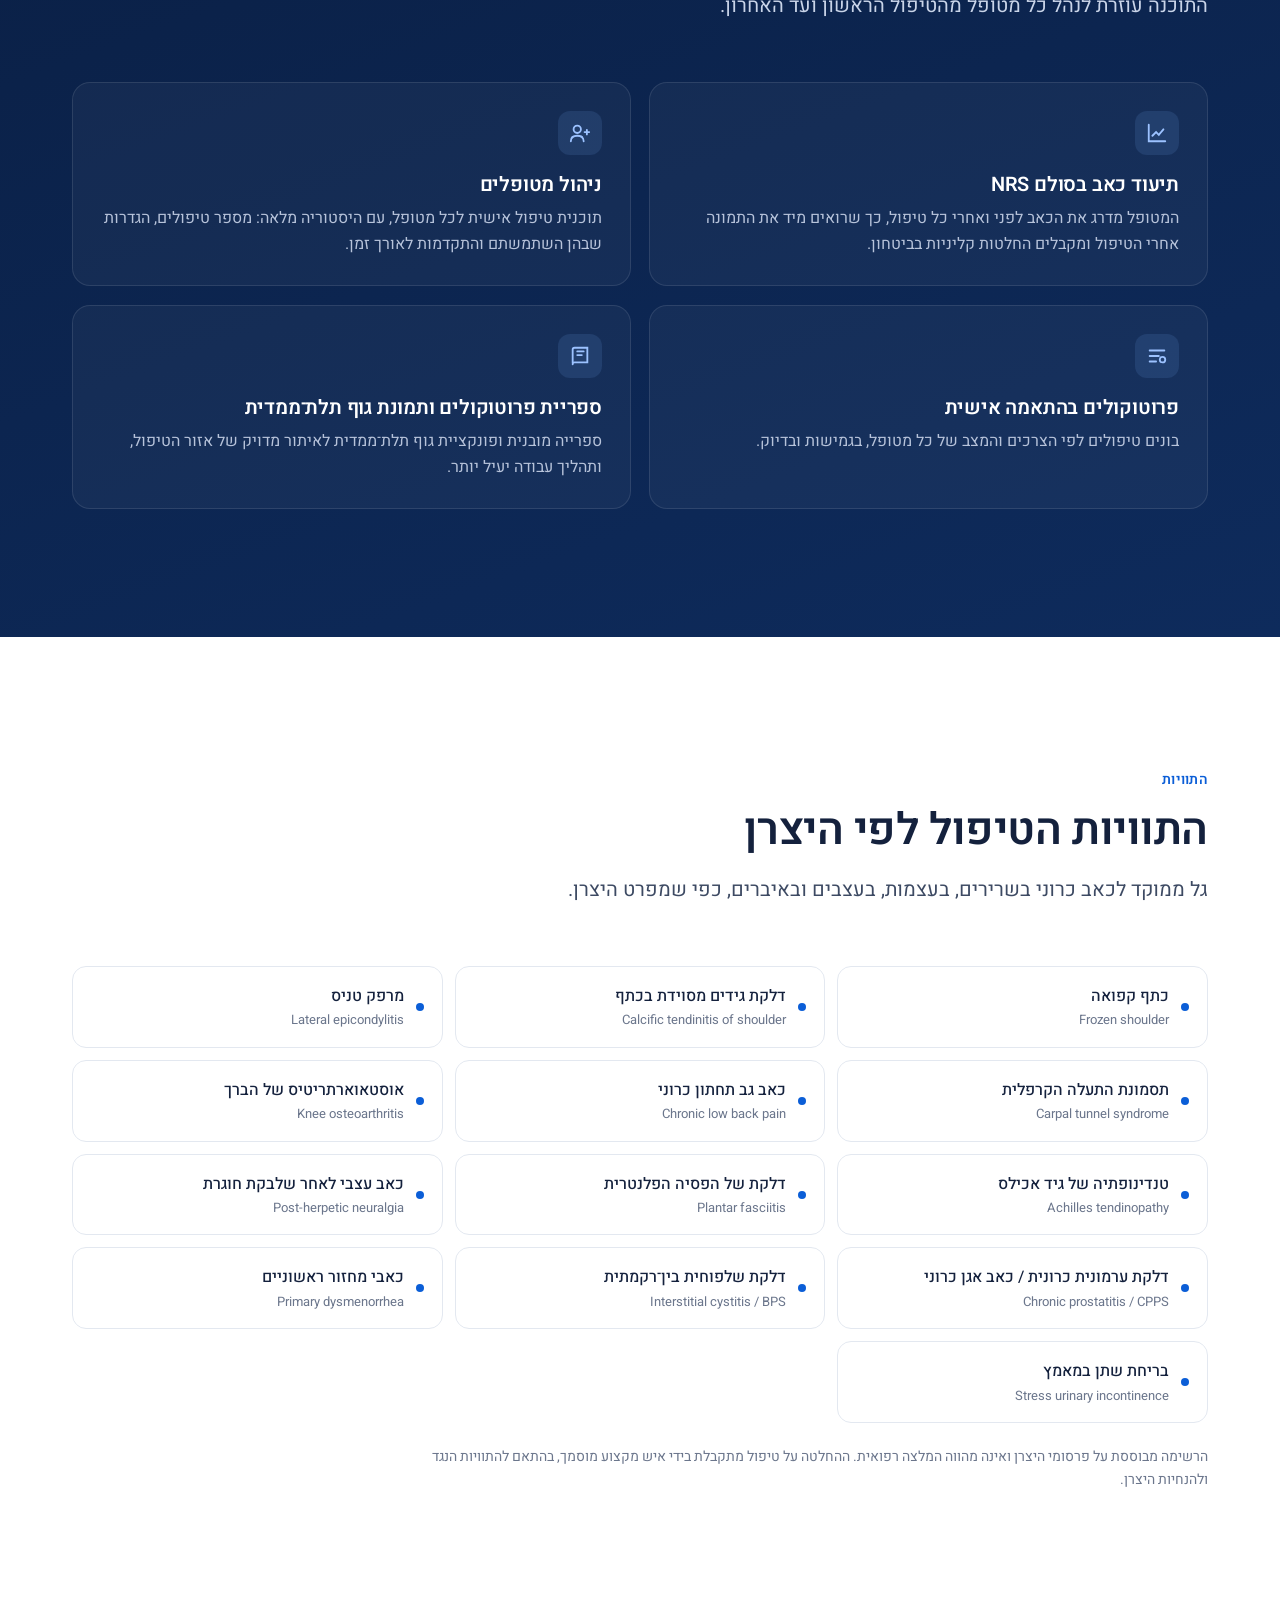
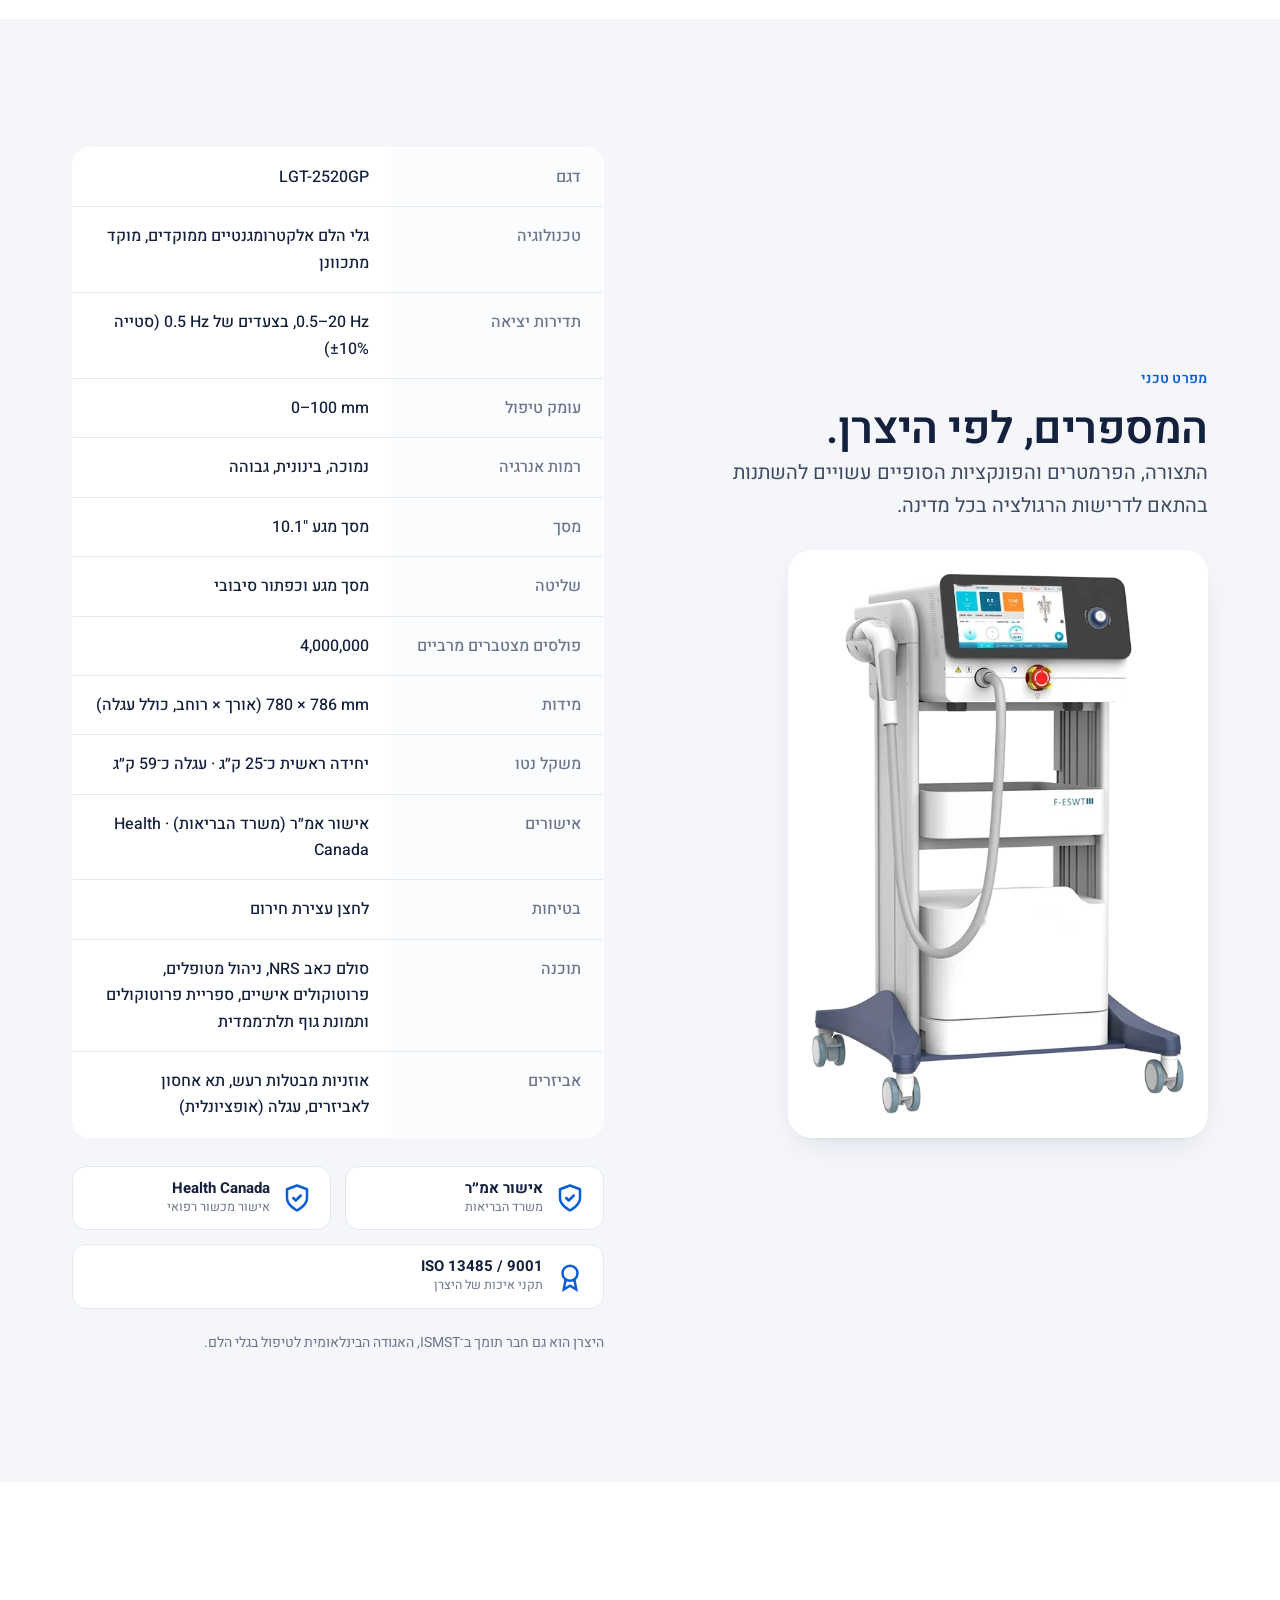
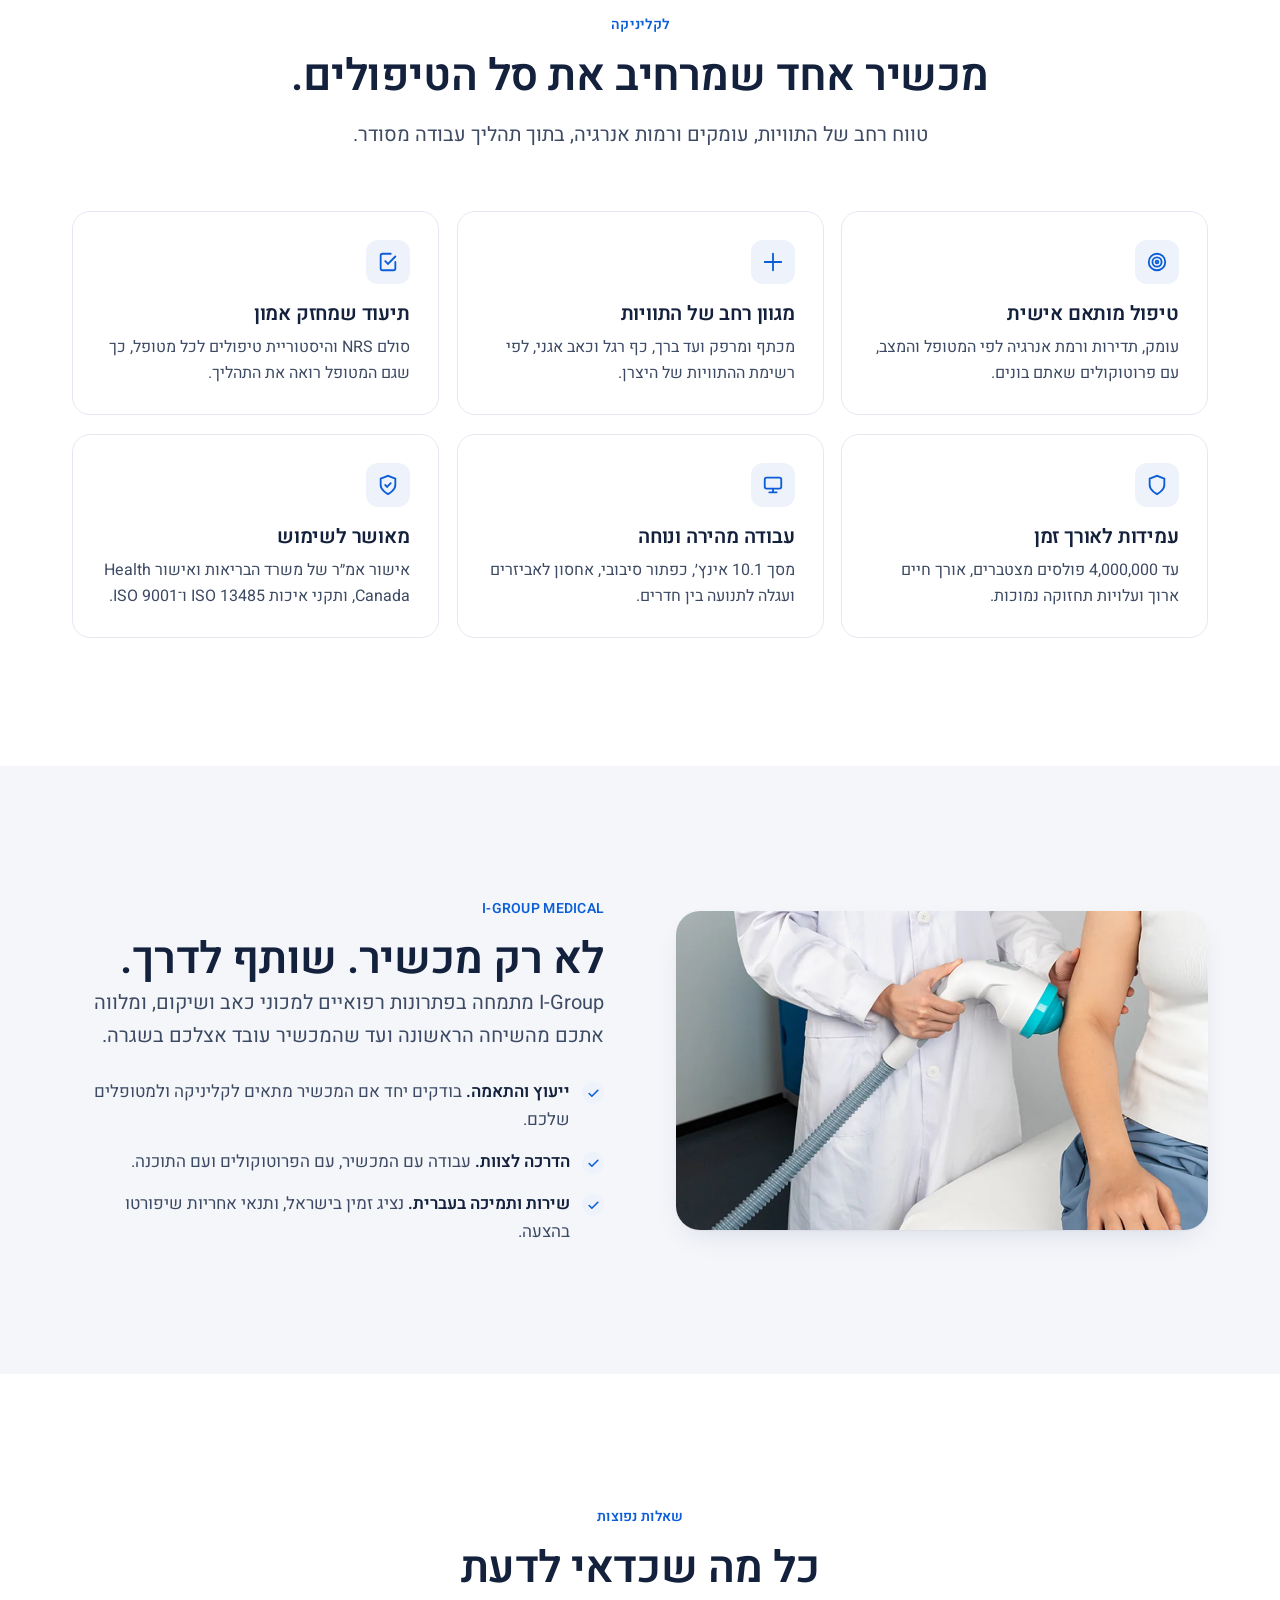
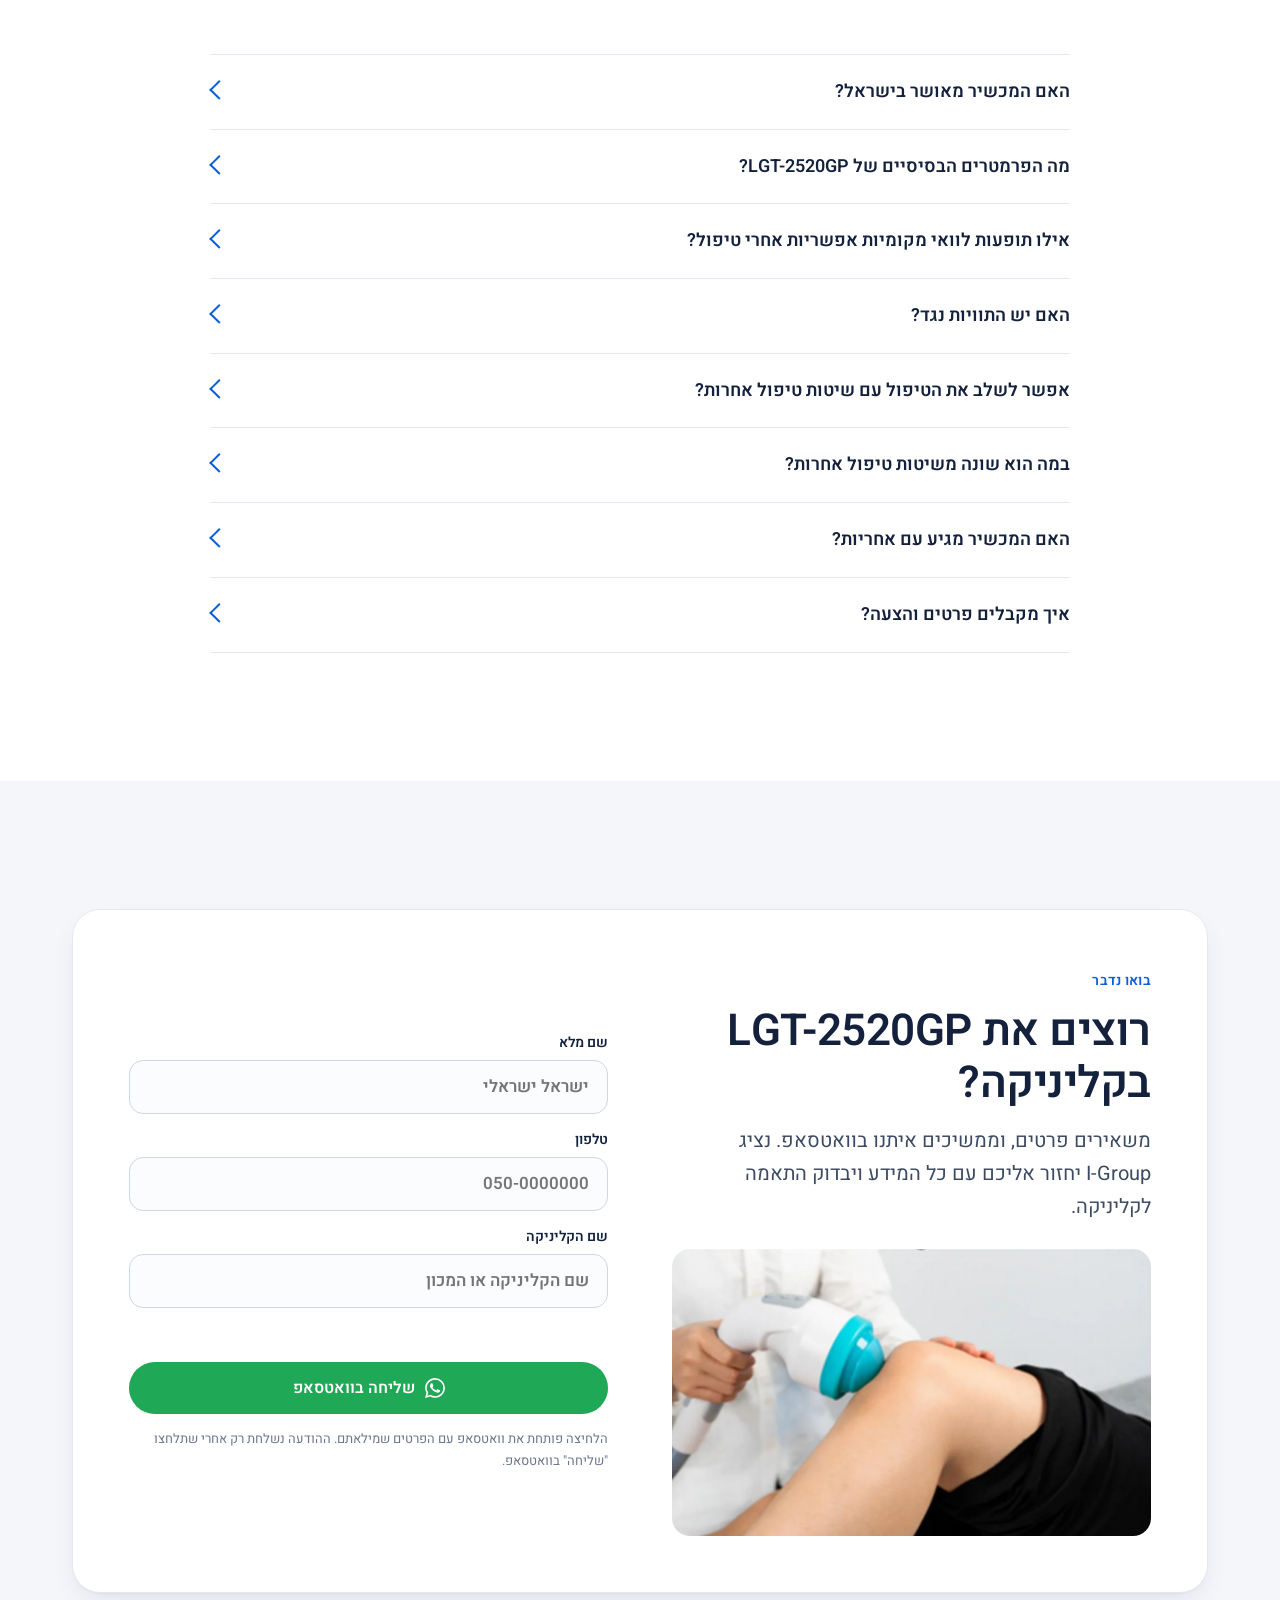
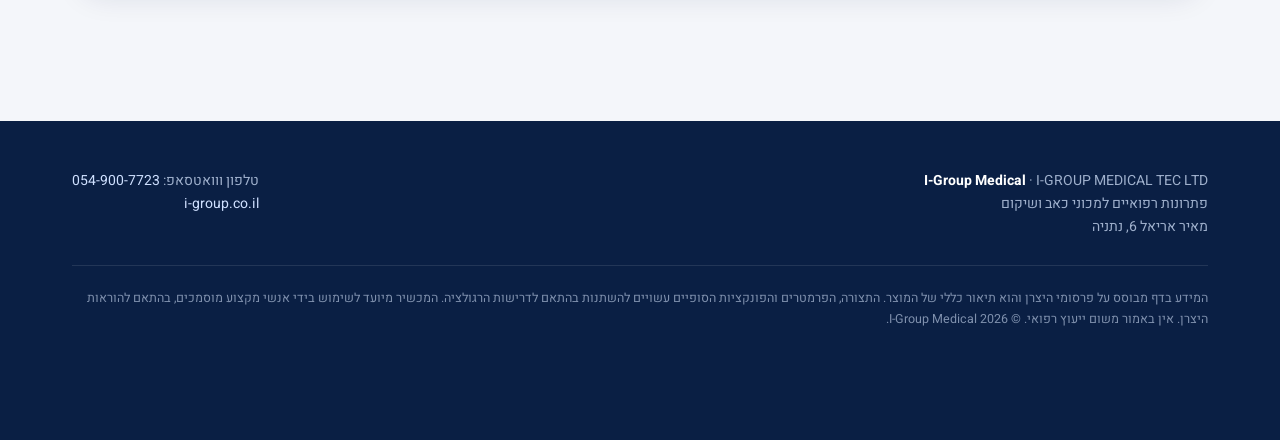
==== commit b0a564b2: "Depth up to 100mm" ====
--- a/index.html
+++ b/index.html
@@ -5,7 +5,7 @@
 <meta name="viewport" content="width=device-width, initial-scale=1, viewport-fit=cover">
 <!-- SITE_URL: https://focused.i-group.co.il/ — if moving to a custom domain, replace it everywhere below (canonical, og:url, og:image, JSON-LD, sitemap.xml, robots.txt) with the real production URL before publishing -->
 <title>מכשיר גלי הלם ממוקדים LGT-2520GP לקליניקות | I-Group</title>
-<meta name="description" content="LGT-2520GP מבית I-Group: גלי הלם ממוקדים עם 4 מיליון פולסים, עומק עד 70 מ״מ, אישור אמ״ר ו־Health Canada. לקליניקות פיזיותרפיה וכאב בישראל.">
+<meta name="description" content="LGT-2520GP מבית I-Group: גלי הלם ממוקדים עם 4 מיליון פולסים, עומק עד 100 מ״מ, אישור אמ״ר ו־Health Canada. לקליניקות פיזיותרפיה וכאב בישראל.">
 <!-- Single switch: index,follow on production · noindex,nofollow on previews -->
 <meta name="robots" content="index,follow">
 <link rel="canonical" href="https://focused.i-group.co.il/">
@@ -17,7 +17,7 @@
 <meta property="og:site_name" content="I-Group Medical">
 <meta property="og:locale" content="he_IL">
 <meta property="og:title" content="LGT-2520GP: גלי הלם ממוקדים לקליניקה שלכם">
-<meta property="og:description" content="4 מיליון פולסים, מוקד מתכוונן עד עומק 70 מ״מ וספריית פרוטוקולים מובנית. אישור אמ״ר ו־Health Canada. בישראל דרך I-Group Medical.">
+<meta property="og:description" content="4 מיליון פולסים, מוקד מתכוונן עד עומק 100 מ״מ וספריית פרוטוקולים מובנית. אישור אמ״ר ו־Health Canada. בישראל דרך I-Group Medical.">
 <meta property="og:url" content="https://focused.i-group.co.il/">
 <meta property="og:image" content="https://focused.i-group.co.il/og/og.jpg">
 <meta property="og:image:width" content="1200">
@@ -25,7 +25,7 @@
 <meta property="og:image:alt" content="מכשיר גלי הלם ממוקדים LGT-2520GP על עגלה, על רקע בהיר">
 <meta name="twitter:card" content="summary_large_image">
 <meta name="twitter:title" content="LGT-2520GP: גלי הלם ממוקדים לקליניקה שלכם">
-<meta name="twitter:description" content="גלי הלם אלקטרומגנטיים ממוקדים, עומק טיפול 0–70 מ״מ ותדירות 0.5–20 Hz. בישראל דרך I-Group Medical.">
+<meta name="twitter:description" content="גלי הלם אלקטרומגנטיים ממוקדים, עומק טיפול 0–100 מ״מ ותדירות 0.5–20 Hz. בישראל דרך I-Group Medical.">
 <meta name="twitter:image" content="https://focused.i-group.co.il/og/og.jpg">
 <link rel="preload" href="assets/fonts/heebo-hebrew.woff2" as="font" type="font/woff2" crossorigin>
 <link rel="preload" href="assets/img/lgt-2520gp-hero.webp" as="image" type="image/webp">
@@ -33,11 +33,11 @@
 <script type="application/ld+json">
 {"@context":"https://schema.org","@graph":[
  {"@type":"Organization","@id":"https://i-group.co.il/#org","name":"I-Group Medical · איי גרופ מדיקל","legalName":"I-GROUP MEDICAL TEC LTD","url":"https://i-group.co.il/","logo":"https://focused.i-group.co.il/assets/img/igroup.webp","telephone":"+972-54-900-7723","address":{"@type":"PostalAddress","streetAddress":"מאיר אריאל 6","addressLocality":"נתניה","addressCountry":"IL"},"contactPoint":{"@type":"ContactPoint","telephone":"+972-54-900-7723","contactType":"sales","availableLanguage":["he"]}},
- {"@type":"Product","@id":"https://focused.i-group.co.il/#product","name":"LGT-2520GP Electromagnetic Focused Shockwave Therapy Device","alternateName":"מכשיר גלי הלם אלקטרומגנטיים ממוקדים LGT-2520GP","model":"LGT-2520GP","sku":"LGT-2520GP","brand":{"@type":"Brand","name":"I-Group Medical"},"category":"Medical Devices > Shockwave Therapy","image":["https://focused.i-group.co.il/og/og.jpg","https://focused.i-group.co.il/assets/img/lgt-2520gp-hero.webp"],"description":"מכשיר גלי הלם אלקטרומגנטיים ממוקדים לקליניקות: מוקד מתכוונן לעומק 0–70 מ״מ, תדירות 0.5–20 Hz, שלוש רמות אנרגיה, עד 4,000,000 פולסים, מסך מגע 10.1 אינץ׳ וספריית פרוטוקולים מובנית. בעל אישור אמ״ר ואישור Health Canada.","additionalProperty":[{"@type":"PropertyValue","name":"תדירות","value":"0.5–20 Hz"},{"@type":"PropertyValue","name":"עומק טיפול","value":"0–70 mm"},{"@type":"PropertyValue","name":"מסך","value":"10.1 inch touch"},{"@type":"PropertyValue","name":"פולסים מצטברים","value":"4,000,000"},{"@type":"PropertyValue","name":"אישורים","value":"אישור אמ״ר (משרד הבריאות), Health Canada"}]},
+ {"@type":"Product","@id":"https://focused.i-group.co.il/#product","name":"LGT-2520GP Electromagnetic Focused Shockwave Therapy Device","alternateName":"מכשיר גלי הלם אלקטרומגנטיים ממוקדים LGT-2520GP","model":"LGT-2520GP","sku":"LGT-2520GP","brand":{"@type":"Brand","name":"I-Group Medical"},"category":"Medical Devices > Shockwave Therapy","image":["https://focused.i-group.co.il/og/og.jpg","https://focused.i-group.co.il/assets/img/lgt-2520gp-hero.webp"],"description":"מכשיר גלי הלם אלקטרומגנטיים ממוקדים לקליניקות: מוקד מתכוונן לעומק 0–100 מ״מ, תדירות 0.5–20 Hz, שלוש רמות אנרגיה, עד 4,000,000 פולסים, מסך מגע 10.1 אינץ׳ וספריית פרוטוקולים מובנית. בעל אישור אמ״ר ואישור Health Canada.","additionalProperty":[{"@type":"PropertyValue","name":"תדירות","value":"0.5–20 Hz"},{"@type":"PropertyValue","name":"עומק טיפול","value":"0–100 mm"},{"@type":"PropertyValue","name":"מסך","value":"10.1 inch touch"},{"@type":"PropertyValue","name":"פולסים מצטברים","value":"4,000,000"},{"@type":"PropertyValue","name":"אישורים","value":"אישור אמ״ר (משרד הבריאות), Health Canada"}]},
  {"@type":"BreadcrumbList","itemListElement":[{"@type":"ListItem","position":1,"name":"I-Group","item":"https://i-group.co.il/"},{"@type":"ListItem","position":2,"name":"LGT-2520GP גלי הלם ממוקדים","item":"https://focused.i-group.co.il/"}]},
  {"@type":"FAQPage","mainEntity":[
   {"@type":"Question","name":"האם המכשיר מאושר בישראל?","acceptedAnswer":{"@type":"Answer","text":"כן. ל־LGT-2520GP יש אישור אמ״ר של משרד הבריאות, וגם אישור Health Canada. נשמח לשלוח את פרטי האישורים יחד עם ההצעה."}},
-  {"@type":"Question","name":"מה הפרמטרים הבסיסיים של LGT-2520GP?","acceptedAnswer":{"@type":"Answer","text":"לפי היצרן: תדירות יציאה 0.5–20 Hz בצעדים של 0.5 Hz (סטייה ±10%), עומק טיפול 0–70 מ״מ, מידות 780×786 מ״מ כולל עגלה, משקל יחידה ראשית כ־25 ק״ג ועגלה כ־59 ק״ג, ועד 4,000,000 פולסים מצטברים."}},
+  {"@type":"Question","name":"מה הפרמטרים הבסיסיים של LGT-2520GP?","acceptedAnswer":{"@type":"Answer","text":"לפי היצרן: תדירות יציאה 0.5–20 Hz בצעדים של 0.5 Hz (סטייה ±10%), עומק טיפול 0–100 מ״מ, מידות 780×786 מ״מ כולל עגלה, משקל יחידה ראשית כ־25 ק״ג ועגלה כ־59 ק״ג, ועד 4,000,000 פולסים מצטברים."}},
   {"@type":"Question","name":"אילו תופעות לוואי מקומיות אפשריות אחרי טיפול?","acceptedAnswer":{"@type":"Answer","text":"לפי היצרן ייתכנו אדמומיות, נפיחות, שטפי דם או המטומה מקומיים, החמרה זמנית של כאב, עקצוץ, נימול או ירידה בתחושה, ולעתים דרמטיטיס ממגע. התגובות האלה חולפות בדרך כלל מהר. תגובה שנמשכת או מחמירה מחייבת פנייה לרופא."}},
   {"@type":"Question","name":"האם יש התוויות נגד?","acceptedAnswer":{"@type":"Answer","text":"כן. לפי היצרן הטיפול בדרך כלל אינו מתאים להפרעות קרישה, לזיהום פעיל באזור הטיפול, להריון ולמכשירים אלקטרוניים מושתלים (כמו קוצב לב) סמוך לאזור הטיפול. ייתכן שגם אוסטאופורוזיס חמורה או סוגים מסוימים של גידולים באזור אינם מאפשרים טיפול."}},
   {"@type":"Question","name":"אפשר לשלב את הטיפול עם שיטות טיפול אחרות?","acceptedAnswer":{"@type":"Answer","text":"לפי היצרן, במקרים רבים אפשר לשלב גל ממוקד עם טיפולים אחרים, כמו טיפול תרופתי, פיזיותרפיה ותרגול שיקומי. תוכנית הטיפול נקבעת בידי הרופא או המטפל לפי מצב המטופל."}},
@@ -82,7 +82,7 @@
       <div class="hero-tx">
         <span class="eyebrow" data-r>I-Group Medical · <span class="nw">LGT-2520GP</span></span>
         <h1 id="h1" data-r>גלי הלם ממוקדים.<br><em>בדיוק בעומק שצריך.</em></h1>
-        <p class="lead" data-r>מכשיר גלי הלם אלקטרומגנטיים ממוקדים לקליניקות פיזיותרפיה, כאב ושיקום. מוקד מתכוונן לעומק של עד 70 מ״מ, שלוש רמות אנרגיה וספריית פרוטוקולים מובנית, בליווי מלא של <span class="nw">I-Group</span> בישראל.</p>
+        <p class="lead" data-r>מכשיר גלי הלם אלקטרומגנטיים ממוקדים לקליניקות פיזיותרפיה, כאב ושיקום. מוקד מתכוונן לעומק של עד 100 מ״מ, שלוש רמות אנרגיה וספריית פרוטוקולים מובנית, בליווי מלא של <span class="nw">I-Group</span> בישראל.</p>
         <div class="ctas" data-r>
           <a class="btn btn-p" href="#lead">לתיאום שיחה עם נציג</a>
           <a class="btn btn-o" href="https://wa.me/972549007723?text=%D7%A9%D7%9C%D7%95%D7%9D%2C%20%D7%90%D7%A9%D7%9E%D7%97%20%D7%9C%D7%A7%D7%91%D7%9C%20%D7%A4%D7%A8%D7%98%D7%99%D7%9D%20%D7%A2%D7%9C%20%D7%9E%D7%9B%D7%A9%D7%99%D7%A8%20%D7%92%D7%9C%D7%99%20%D7%94%D7%94%D7%9C%D7%9D%20%D7%94%D7%9E%D7%9E%D7%95%D7%A7%D7%93%D7%99%D7%9D%20LGT-2520GP" target="_blank" rel="noopener" data-wa>
@@ -109,7 +109,7 @@
   </div>
   <div class="wrap hero-foot">
     <div class="stats" data-r>
-      <div class="stat"><b class="ltr">0–70 mm</b><span>עומק טיפול מתכוונן</span></div>
+      <div class="stat"><b class="ltr">0–100 mm</b><span>עומק טיפול מתכוונן</span></div>
       <div class="stat"><b class="ltr">0.5–20 Hz</b><span>טווח תדירויות, בצעדים של 0.5 Hz</span></div>
       <div class="stat"><b>3 רמות</b><span>אנרגיה נמוכה, בינונית וגבוהה</span></div>
       <div class="stat"><b class="ltr">4,000,000</b><span>פולסים מצטברים</span></div>
@@ -125,7 +125,7 @@
       <h2 id="hl-h" data-r>6 סיבות לבחור ב־<span class="nw">LGT-2520GP</span></h2>
     </div>
     <div class="hl-grid">
-      <div class="hl-card" data-r><div class="hl-ic"><svg viewBox="0 0 24 24" fill="none" stroke="currentColor" stroke-width="1.8" stroke-linecap="round" stroke-linejoin="round" aria-hidden="true"><circle cx="12" cy="12" r="9"/><circle cx="12" cy="12" r="5"/><circle cx="12" cy="12" r="1.5"/></svg></div><h3>עומק ממוקד עד 70 מ״מ</h3><p>מוקד מתכוונן שמגיע בדיוק לאזור המטרה, משטחי ועד עמוק.</p></div>
+      <div class="hl-card" data-r><div class="hl-ic"><svg viewBox="0 0 24 24" fill="none" stroke="currentColor" stroke-width="1.8" stroke-linecap="round" stroke-linejoin="round" aria-hidden="true"><circle cx="12" cy="12" r="9"/><circle cx="12" cy="12" r="5"/><circle cx="12" cy="12" r="1.5"/></svg></div><h3>עומק ממוקד עד 100 מ״מ</h3><p>מוקד מתכוונן שמגיע בדיוק לאזור המטרה, משטחי ועד עמוק.</p></div>
       <div class="hl-card" data-r><div class="hl-ic"><svg viewBox="0 0 24 24" fill="none" stroke="currentColor" stroke-width="1.8" stroke-linecap="round" stroke-linejoin="round" aria-hidden="true"><path d="M4 20V14M10 20V9M16 20V4"/></svg></div><h3>3 רמות אנרגיה</h3><p>נמוכה, בינונית וגבוהה, לרקמה רכה ועד בעיות עצם עמוקות.</p></div>
       <div class="hl-card" data-r><div class="hl-ic"><svg viewBox="0 0 24 24" fill="none" stroke="currentColor" stroke-width="1.8" stroke-linecap="round" stroke-linejoin="round" aria-hidden="true"><rect x="3" y="4" width="18" height="12" rx="2"/><path d="M7 9h4M7 12h7M8 20h8M12 16v4"/></svg></div><h3>תוכנה חכמה</h3><p>ספריית פרוטוקולים, תמונת גוף תלת־ממדית, סולם NRS וניהול מטופלים.</p></div>
       <div class="hl-card" data-r><div class="hl-ic"><svg viewBox="0 0 24 24" fill="none" stroke="currentColor" stroke-width="1.8" stroke-linecap="round" stroke-linejoin="round" aria-hidden="true"><path d="M12 22s8-4 8-10V5l-8-3-8 3v7c0 6 8 10 8 10z"/><path d="m9 12 2 2 4-4"/></svg></div><h3>אישור אמ״ר ו־<bdi>Health Canada</bdi></h3><p>מכשיר מאושר, עם תקני איכות <span class="nw">ISO 13485</span> ו־<span class="nw">ISO 9001</span>.</p></div>
@@ -158,7 +158,7 @@
       <h2 id="why" data-r>לטפל במקור הבעיה, לא רק על פני השטח.</h2>
       <p class="lead" data-r>ב־<span class="nw">LGT-2520GP</span> שדה הלחץ מתכנס אל מוקד מתכוונן ומגיע ללחץ המרבי בעומק מדויק בתוך הרקמה. כך אפשר לכוון את האנרגיה לאזור המטרה ולהתאים את הטיפול לכל מטופל ולכל מצב.</p>
       <ul class="checks" data-r>
-        <li><b>מוקד מתכוונן.</b> בוחרים את עומק הטיפול, מ־0 ועד 70 מ״מ.</li>
+        <li><b>מוקד מתכוונן.</b> בוחרים את עומק הטיפול, מ־0 ועד 100 מ״מ.</li>
         <li><b>שטח צימוד מתכוונן.</b> העברת אנרגיה לעומקים שונים באובדן אנרגיה מינימלי.</li>
         <li><b>שטחי ועמוק במכשיר אחד.</b> שלוש רמות אנרגיה לאזורים שטחיים ועמוקים.</li>
       </ul>
@@ -260,7 +260,7 @@
         <tr><th scope="row">דגם</th><td><span class="ltr"><span class="nw">LGT-2520GP</span></span></td></tr>
         <tr><th scope="row">טכנולוגיה</th><td>גלי הלם אלקטרומגנטיים ממוקדים, מוקד מתכוונן</td></tr>
         <tr><th scope="row">תדירות יציאה</th><td><span class="ltr">0.5–20 Hz</span>, בצעדים של <span class="ltr">0.5 Hz</span> (סטייה <span class="ltr">±10%</span>)</td></tr>
-        <tr><th scope="row">עומק טיפול</th><td><span class="ltr">0–70 mm</span></td></tr>
+        <tr><th scope="row">עומק טיפול</th><td><span class="ltr">0–100 mm</span></td></tr>
         <tr><th scope="row">רמות אנרגיה</th><td>נמוכה, בינונית, גבוהה</td></tr>
         <tr><th scope="row">מסך</th><td>מסך מגע <span class="ltr">10.1"</span></td></tr>
         <tr><th scope="row">שליטה</th><td>מסך מגע וכפתור סיבובי</td></tr>
@@ -324,7 +324,7 @@
     <div class="sec-head c"><span class="eyebrow" data-r>שאלות נפוצות</span><h2 id="faq-h" data-r>כל מה שכדאי לדעת</h2></div>
     <div class="faq" data-r>
       <details><summary><span>האם המכשיר מאושר בישראל?</span></summary><div class="a"><p>כן. ל־<span class="nw">LGT-2520GP</span> יש אישור אמ״ר של משרד הבריאות, וגם אישור Health Canada. נשמח לשלוח את פרטי האישורים יחד עם ההצעה.</p></div></details>
-      <details><summary><span>מה הפרמטרים הבסיסיים של <span class="nw">LGT-2520GP</span>?</span></summary><div class="a"><p>לפי היצרן: תדירות יציאה <span class="ltr">0.5–20 Hz</span> בצעדים של <span class="ltr">0.5 Hz</span> (סטייה <span class="ltr">±10%</span>), עומק טיפול <span class="ltr">0–70 mm</span>, מידות <span class="ltr">780 × 786 mm</span> כולל עגלה, משקל יחידה ראשית כ־25 ק״ג ועגלה כ־59 ק״ג, ועד 4,000,000 פולסים מצטברים.</p></div></details>
+      <details><summary><span>מה הפרמטרים הבסיסיים של <span class="nw">LGT-2520GP</span>?</span></summary><div class="a"><p>לפי היצרן: תדירות יציאה <span class="ltr">0.5–20 Hz</span> בצעדים של <span class="ltr">0.5 Hz</span> (סטייה <span class="ltr">±10%</span>), עומק טיפול <span class="ltr">0–100 mm</span>, מידות <span class="ltr">780 × 786 mm</span> כולל עגלה, משקל יחידה ראשית כ־25 ק״ג ועגלה כ־59 ק״ג, ועד 4,000,000 פולסים מצטברים.</p></div></details>
       <details><summary><span>אילו תופעות לוואי מקומיות אפשריות אחרי טיפול?</span></summary><div class="a"><p>לפי היצרן ייתכנו אדמומיות, נפיחות, שטפי דם או המטומה מקומיים, החמרה זמנית של כאב, עקצוץ, נימול או ירידה בתחושה, ולעתים דרמטיטיס ממגע. התגובות האלה חולפות בדרך כלל מהר. תגובה שנמשכת או מחמירה מחייבת פנייה לרופא.</p></div></details>
       <details><summary><span>האם יש התוויות נגד?</span></summary><div class="a"><p>כן. לפי היצרן הטיפול בדרך כלל אינו מתאים להפרעות קרישה, לזיהום פעיל באזור הטיפול, להריון ולמכשירים אלקטרוניים מושתלים (כמו קוצב לב) סמוך לאזור הטיפול. ייתכן שגם אוסטאופורוזיס חמורה או סוגים מסוימים של גידולים באזור אינם מאפשרים טיפול.</p></div></details>
       <details><summary><span>אפשר לשלב את הטיפול עם שיטות טיפול אחרות?</span></summary><div class="a"><p>לפי היצרן, במקרים רבים אפשר לשלב גל ממוקד עם טיפולים אחרים, כמו טיפול תרופתי, פיזיותרפיה ותרגול שיקומי. תוכנית הטיפול נקבעת בידי הרופא או המטפל לפי מצב המטופל.</p></div></details>
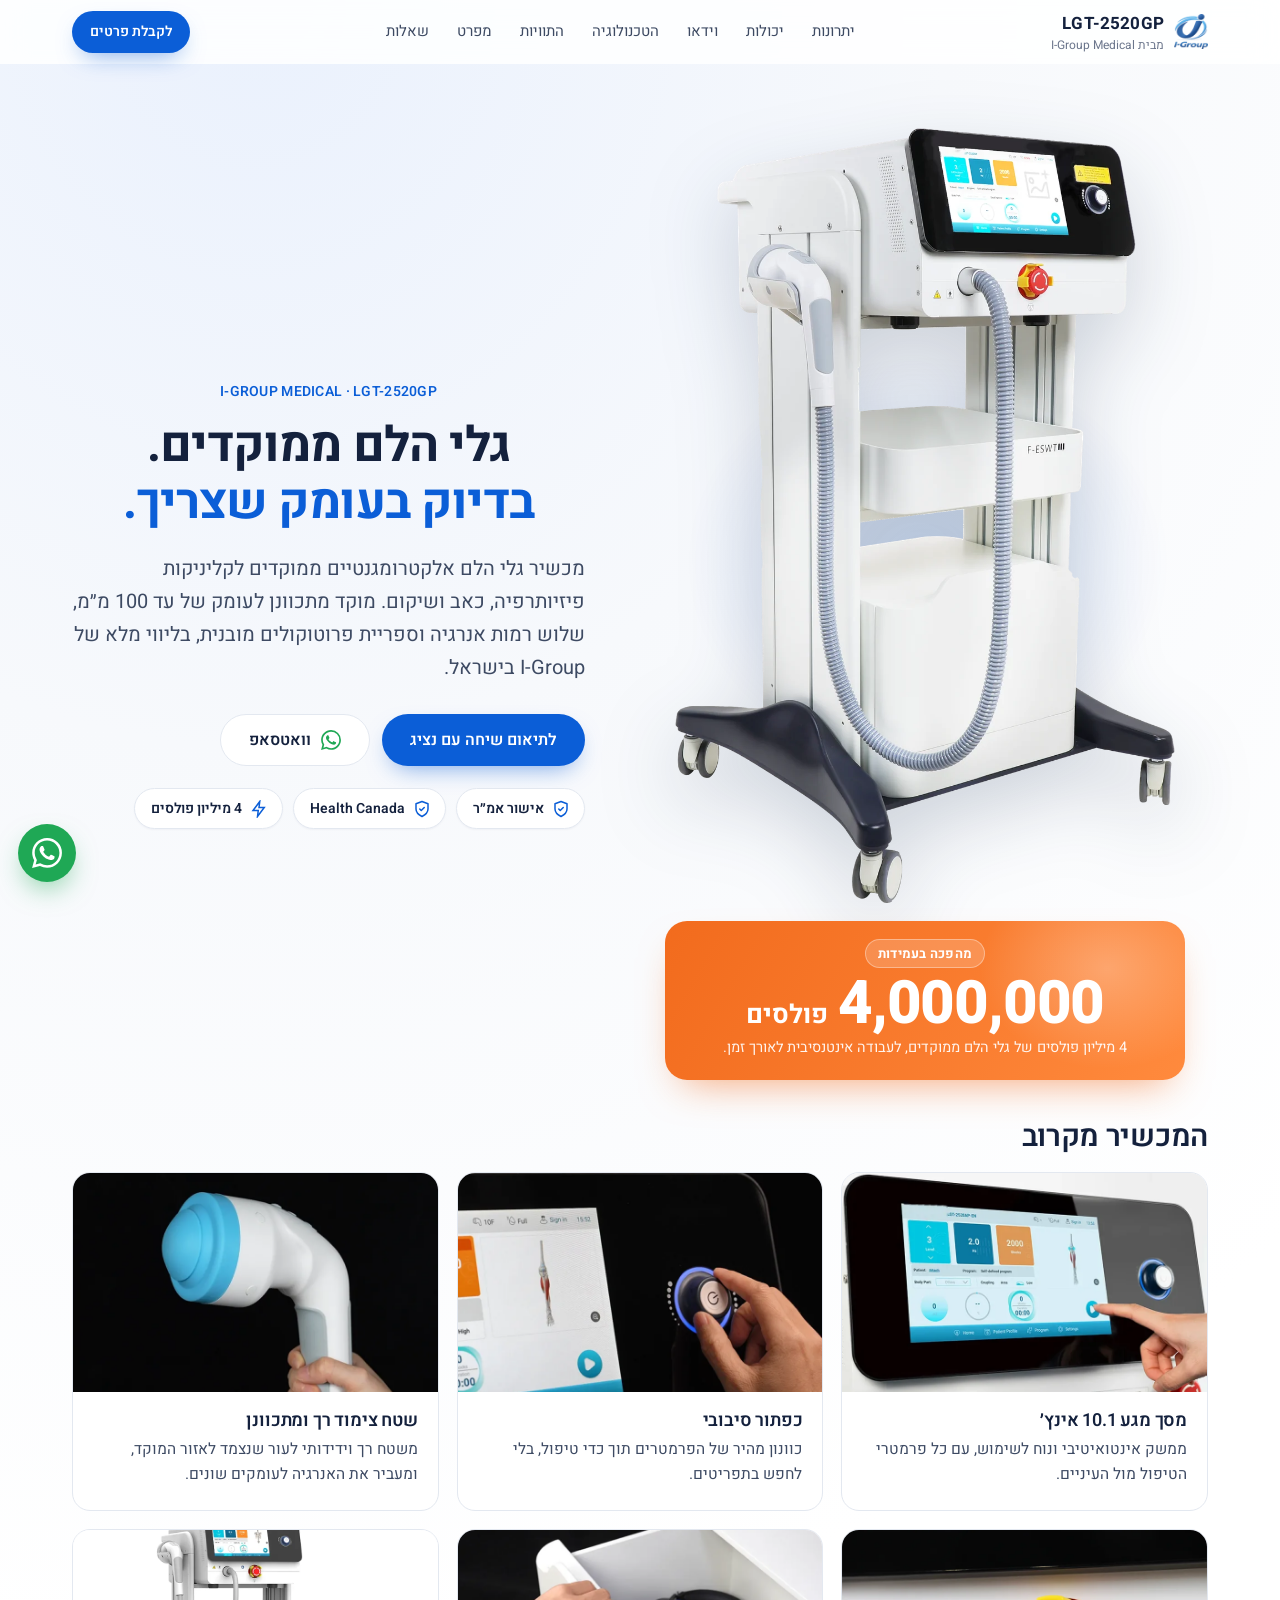
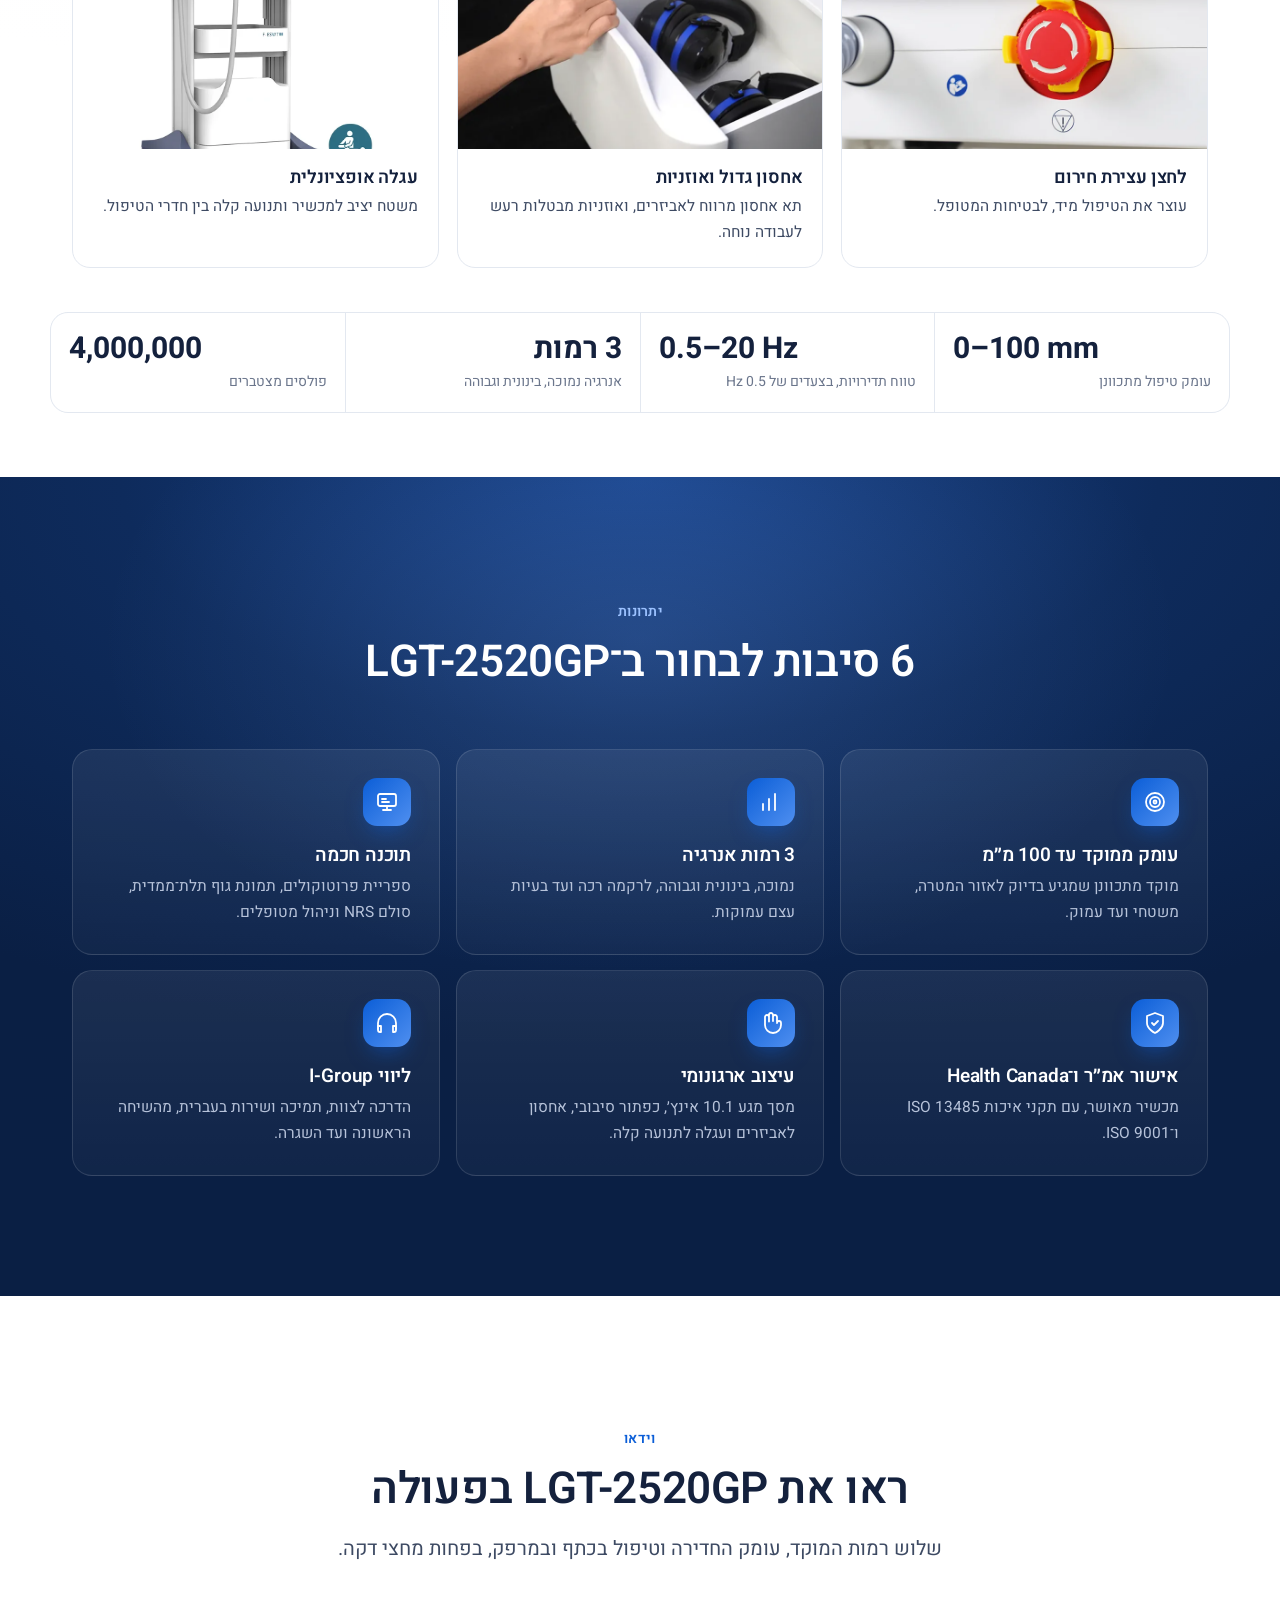
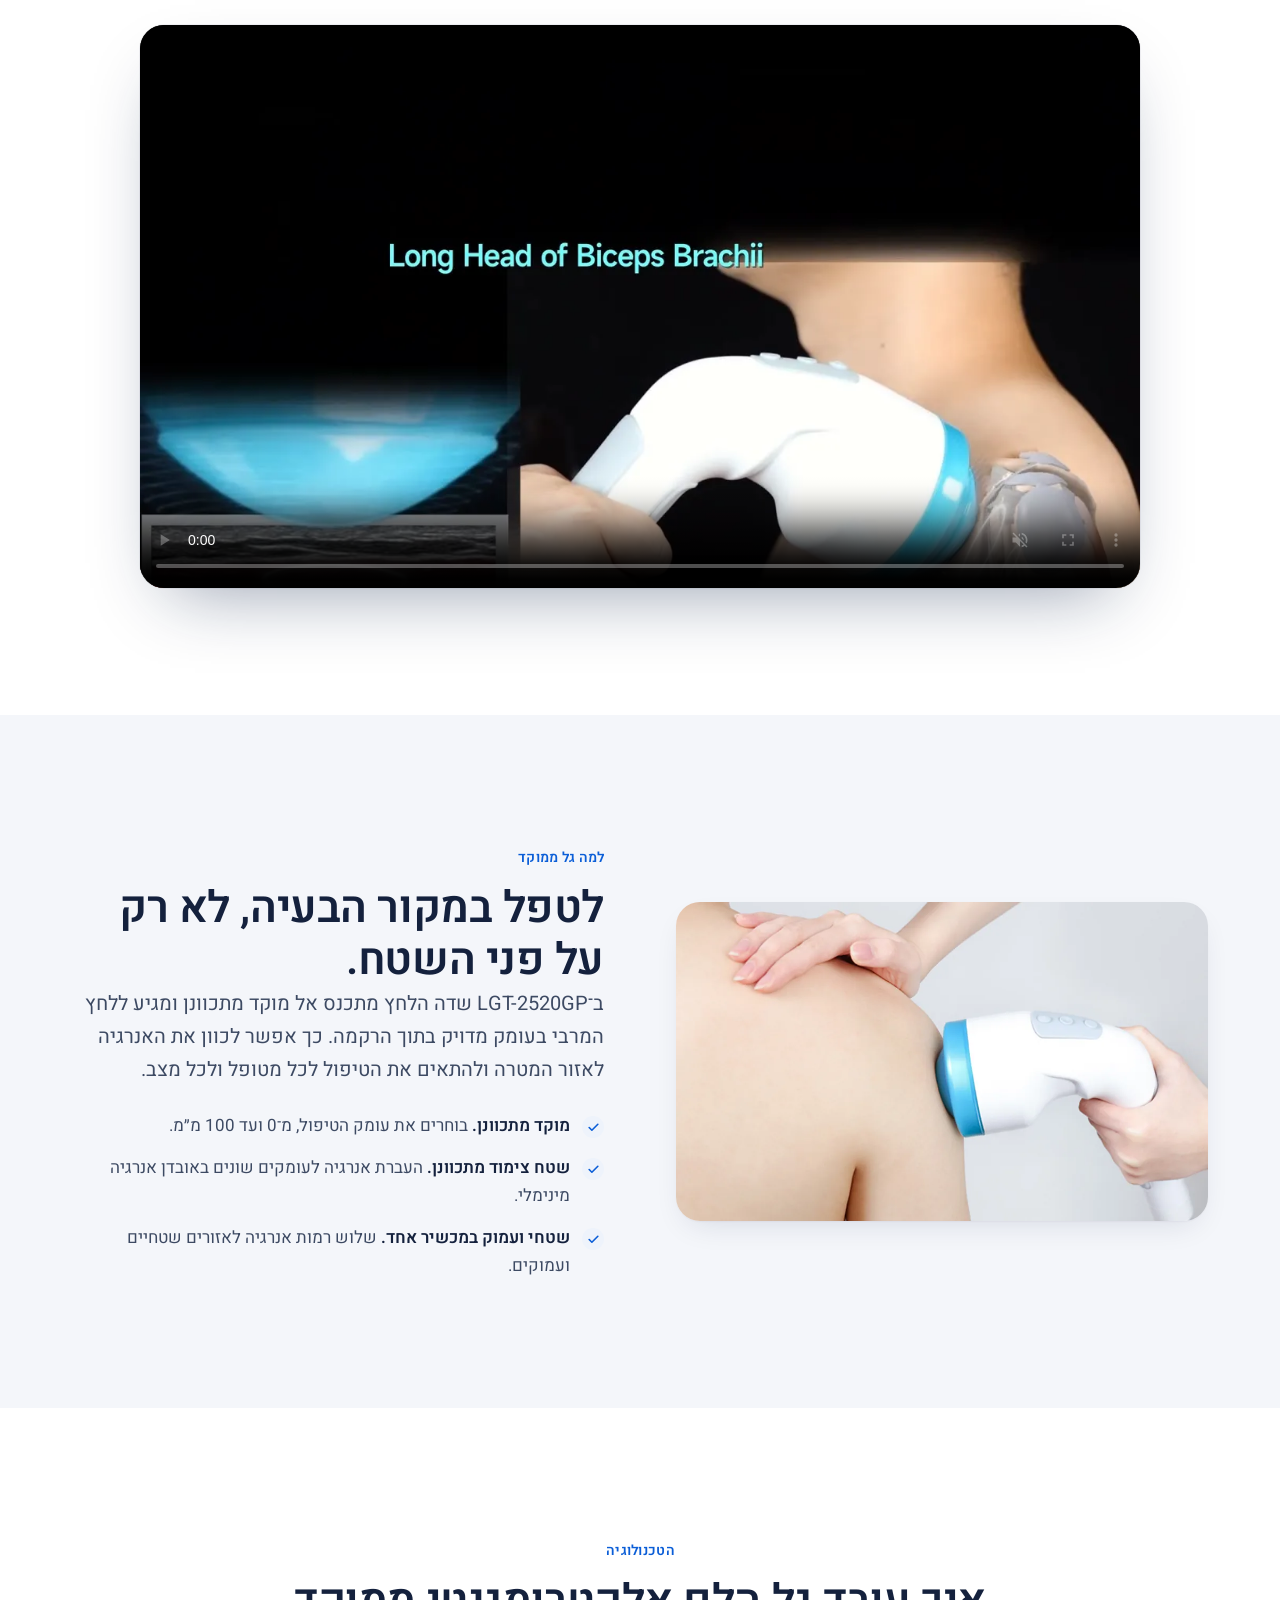
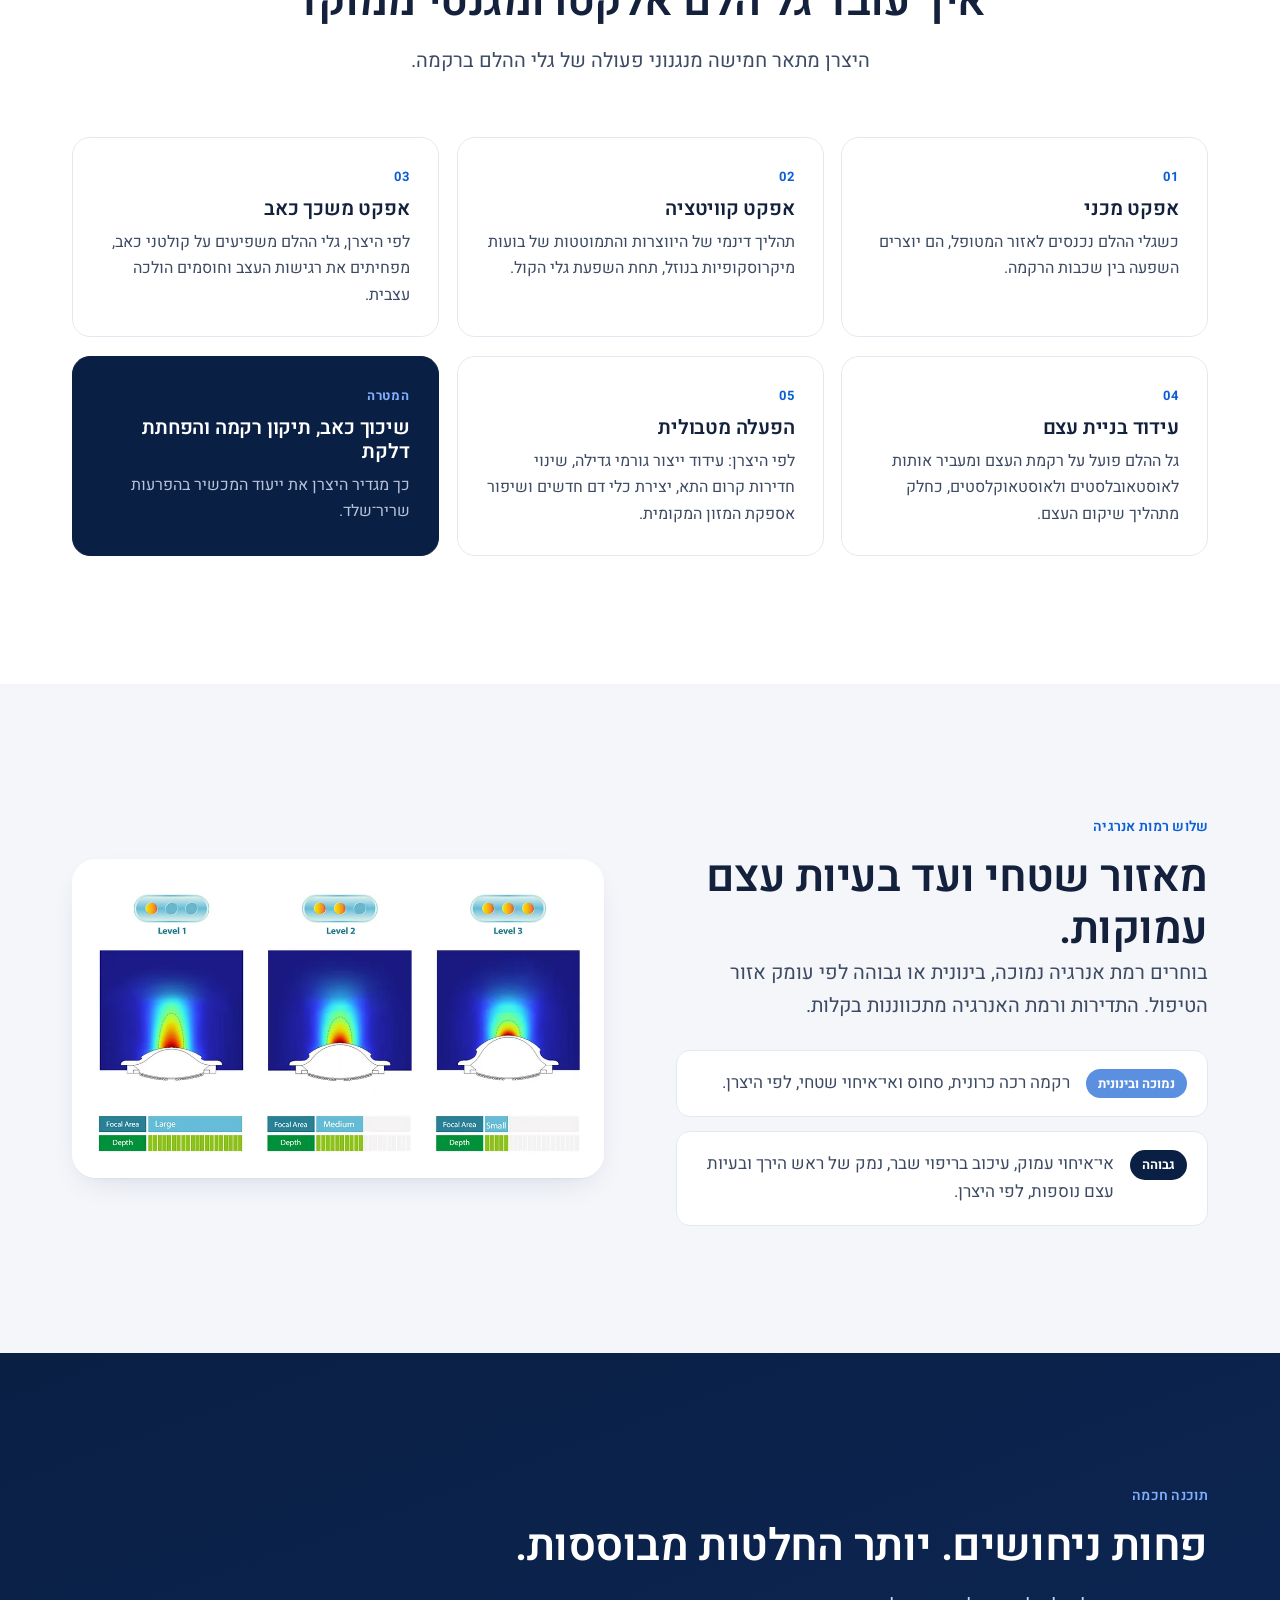
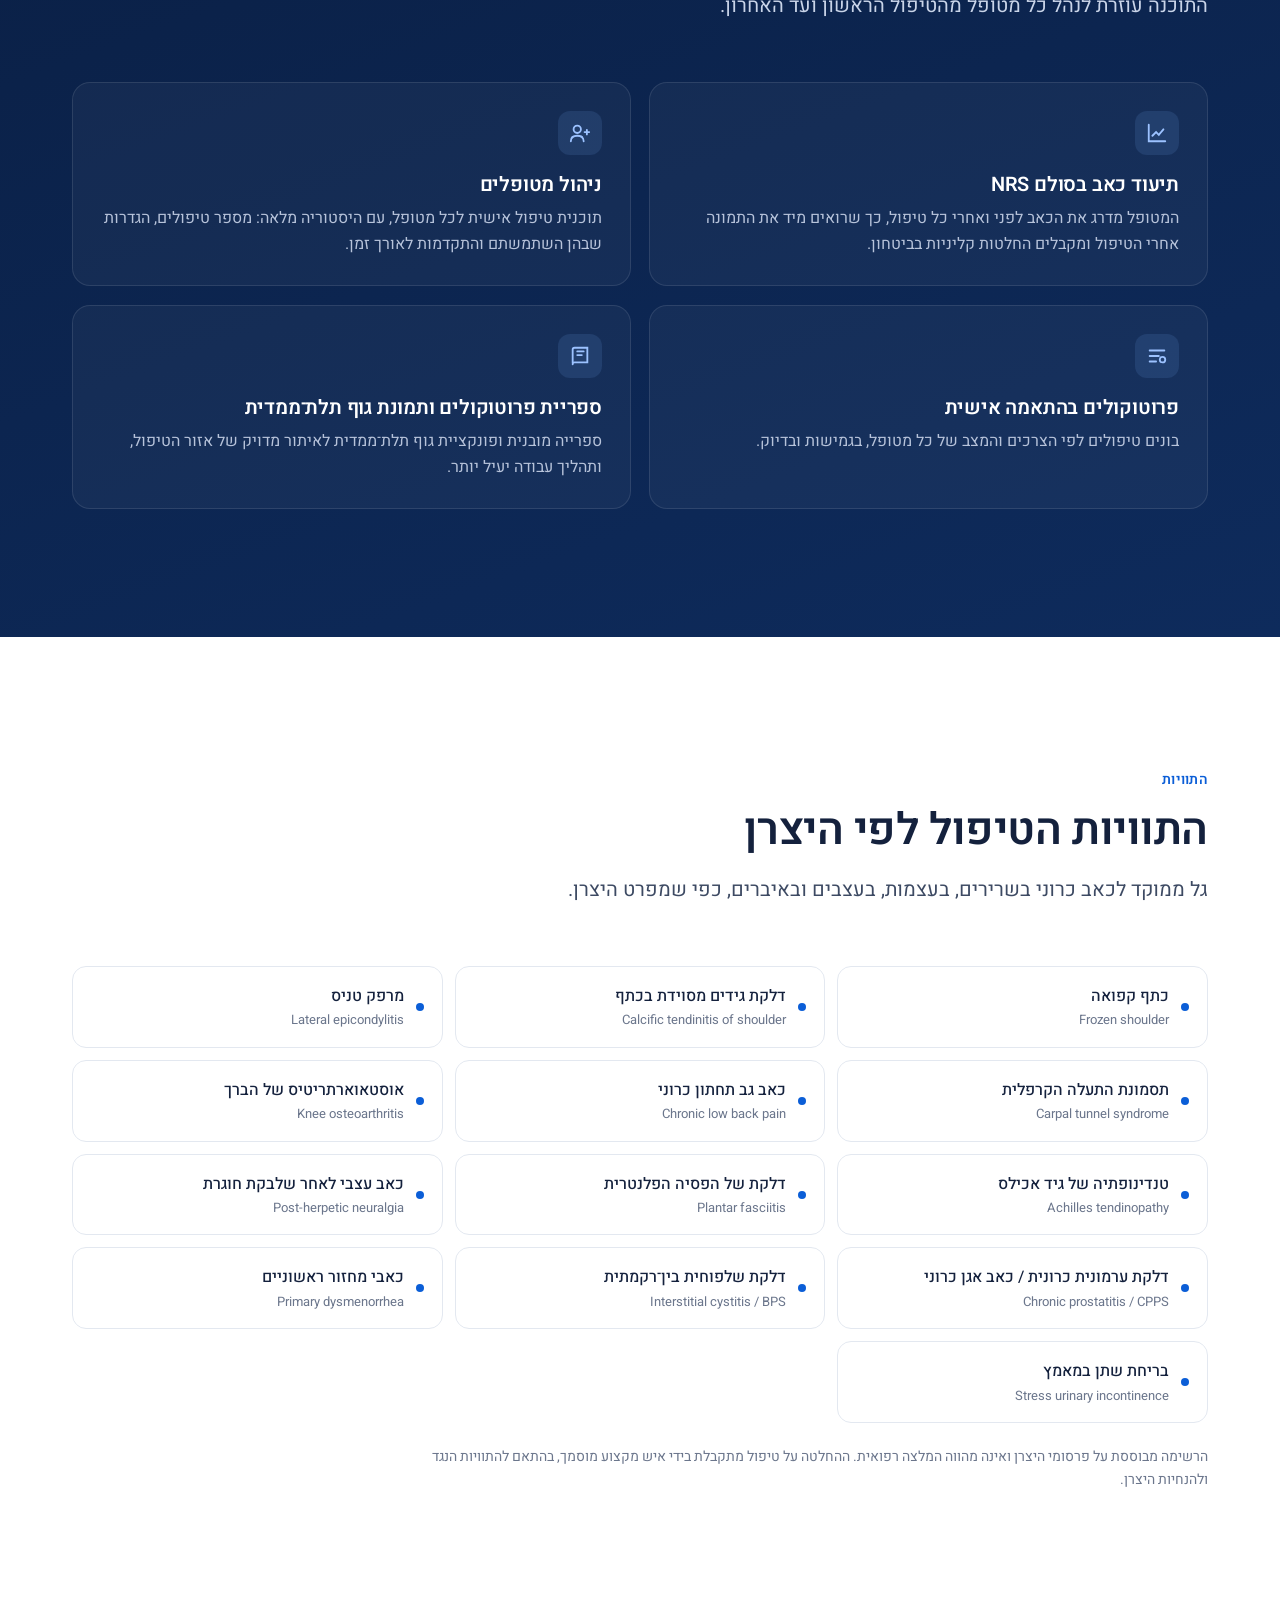
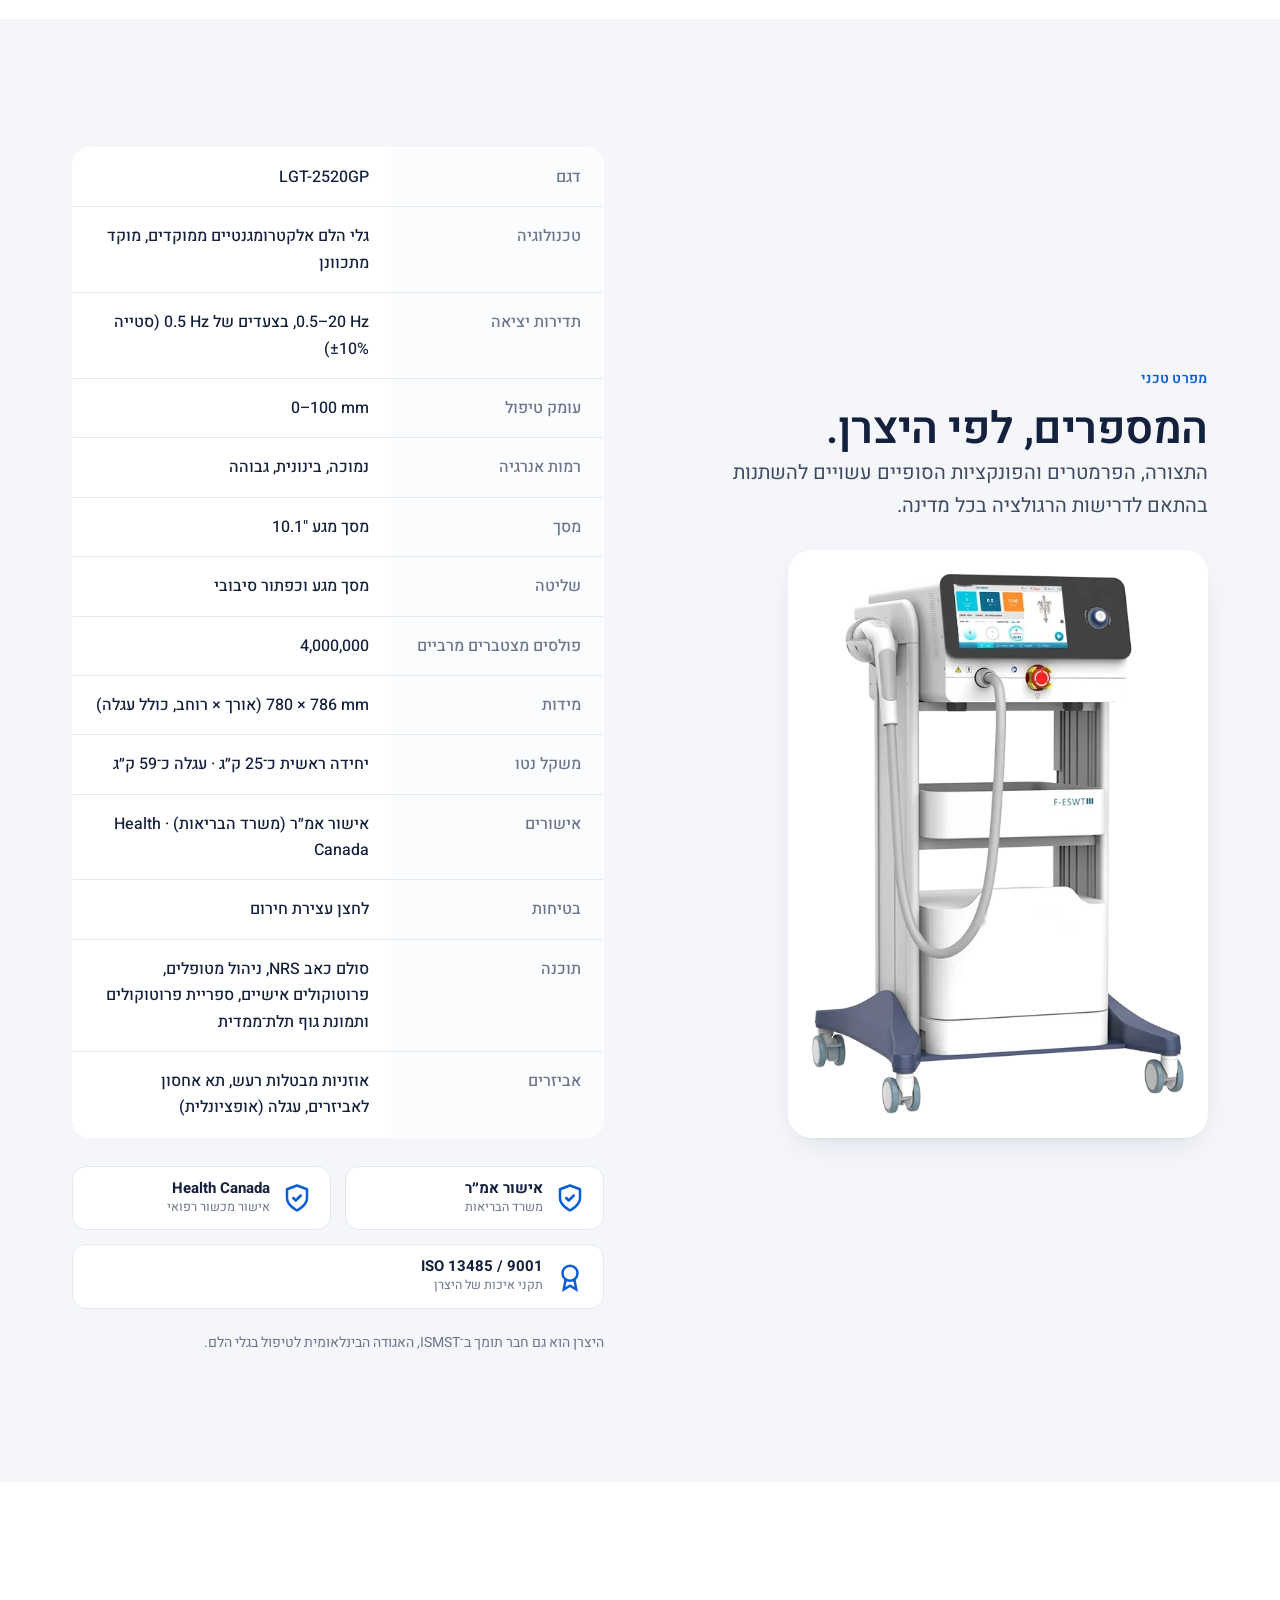
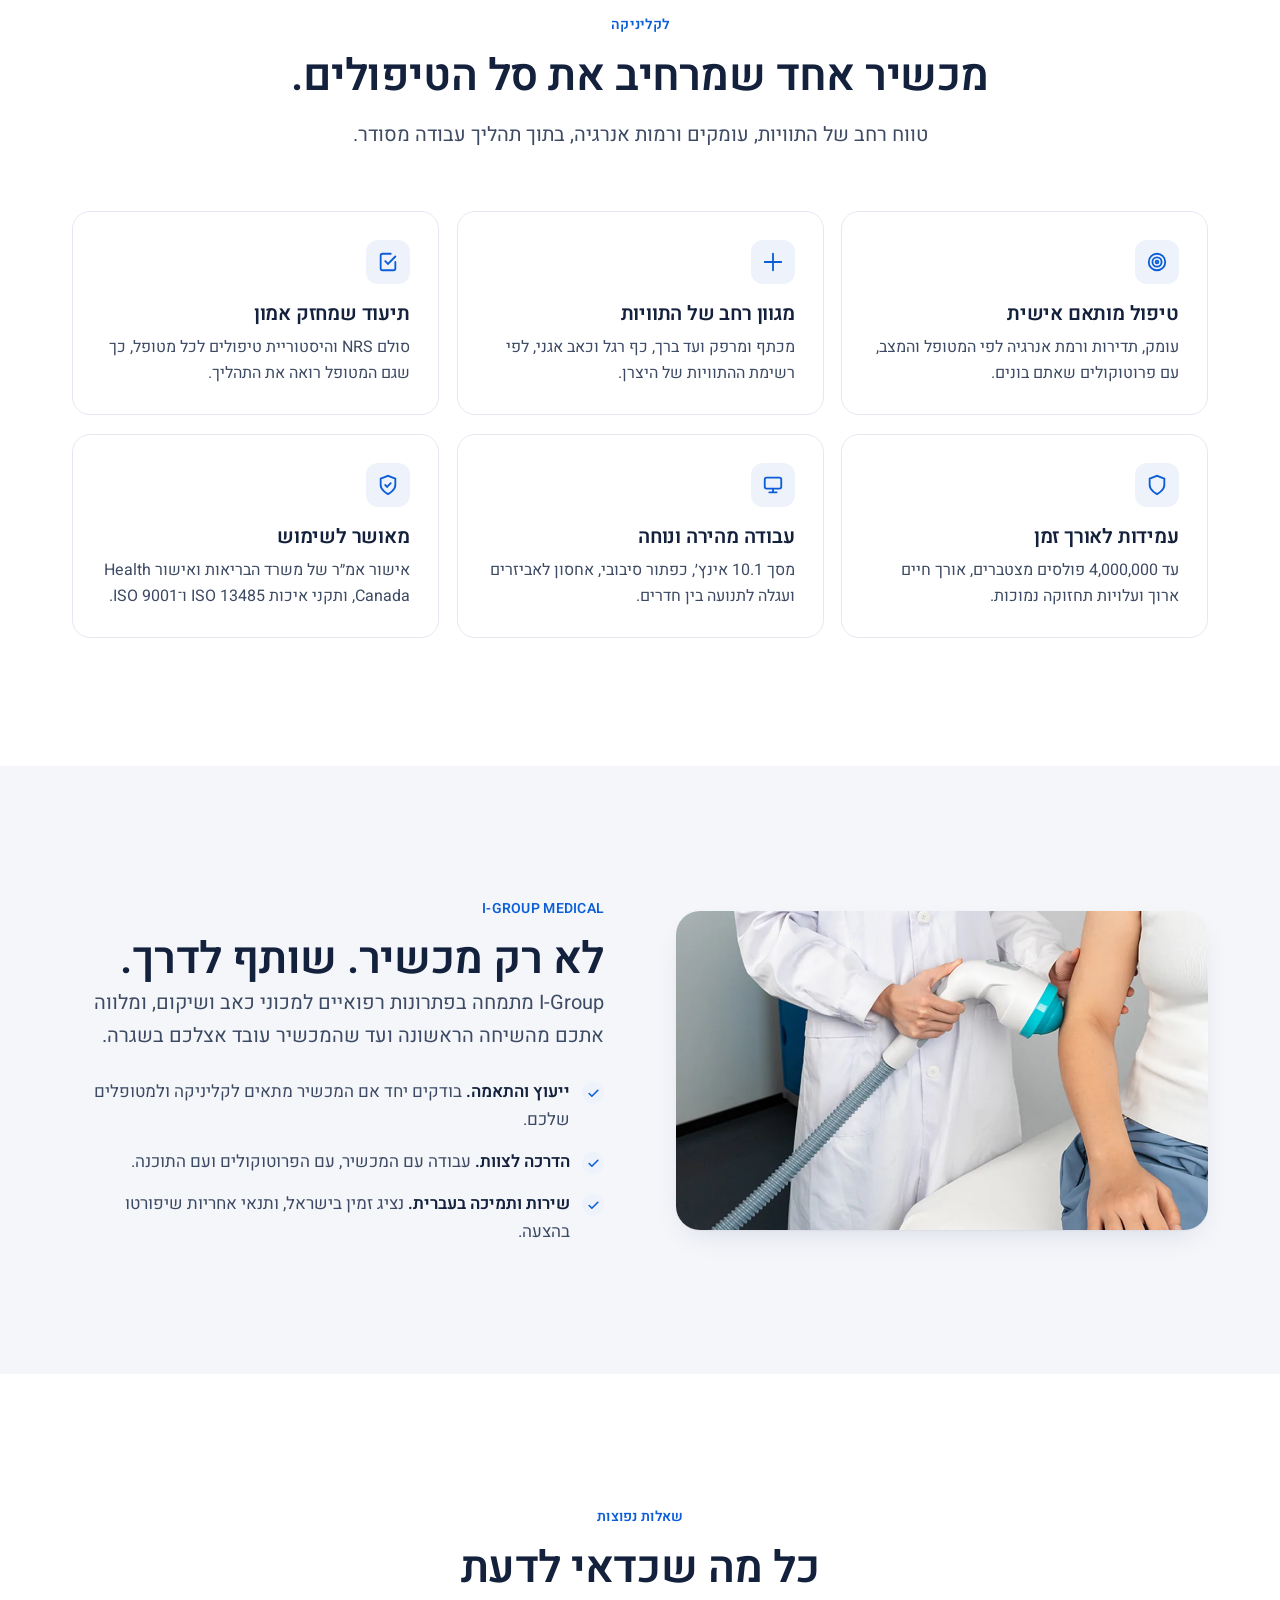
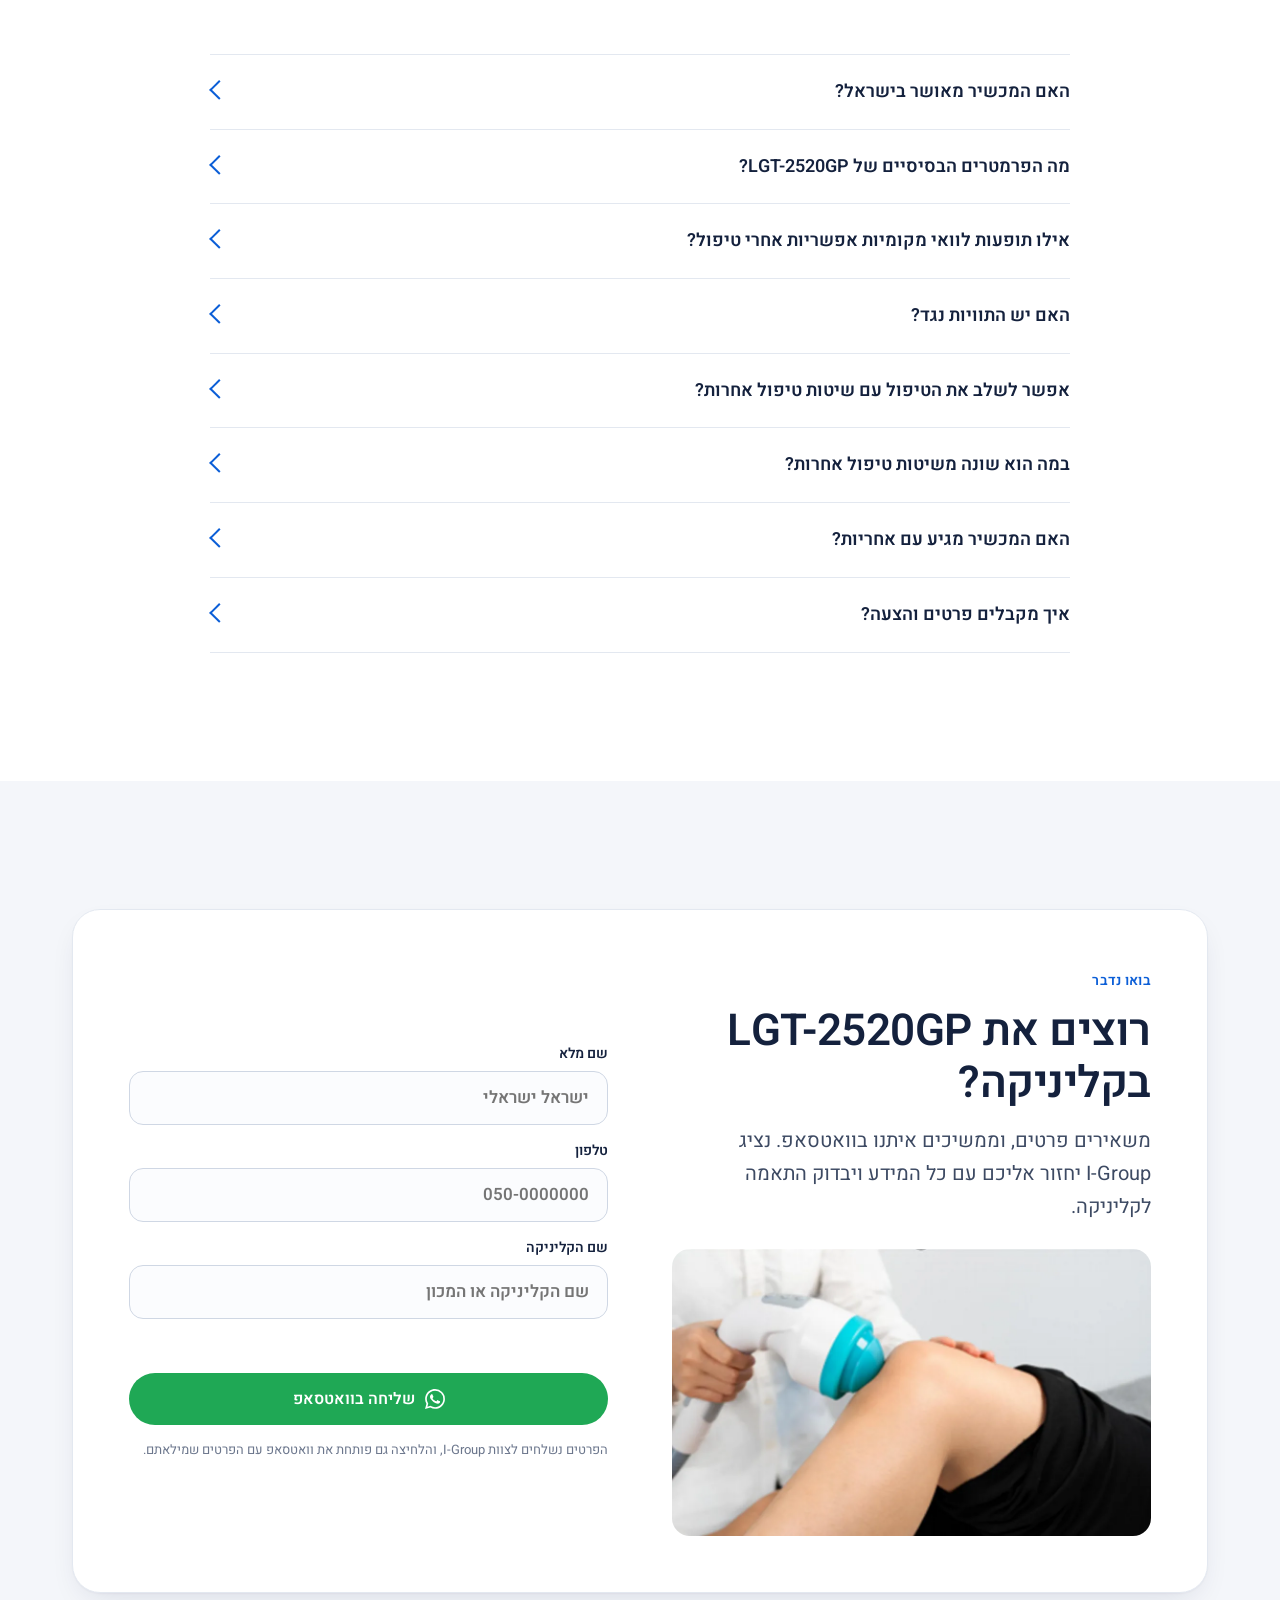
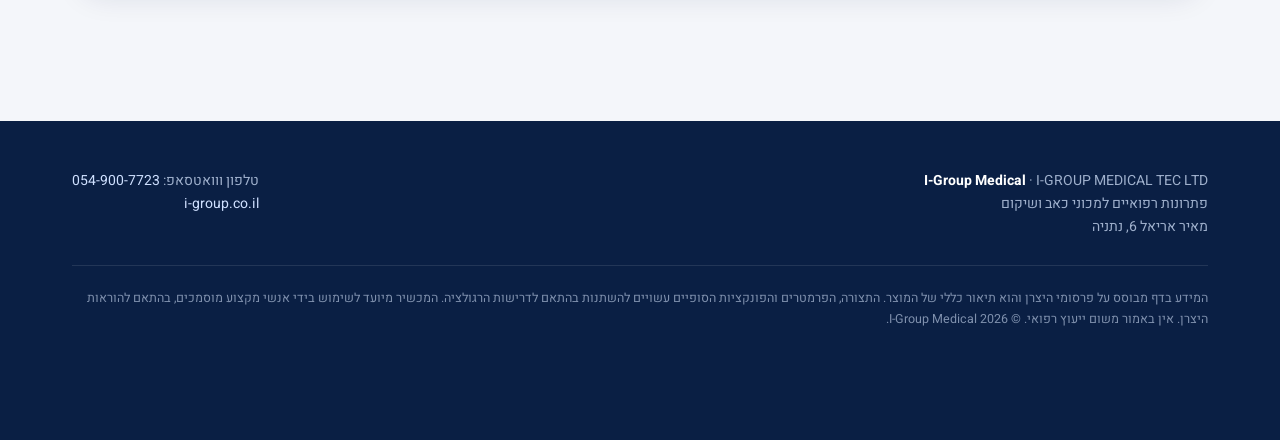
==== commit 0f276fae: "Lead form: POST to Make webhook (WhatsApp alert + Monday lead), keep wa.me UX" ====
--- a/index.html
+++ b/index.html
@@ -351,7 +351,7 @@
         <label>שם הקליניקה<input name="clinic" autocomplete="organization" required maxlength="100" placeholder="שם הקליניקה או המכון"></label>
         <p class="err" id="ferr" role="alert" aria-live="polite"></p>
         <button class="btn btn-wa" type="submit"><svg viewBox="0 0 24 24" fill="currentColor" aria-hidden="true"><use href="#i-wa"/></svg>שליחה בוואטסאפ</button>
-        <p class="small">הלחיצה פותחת את וואטסאפ עם הפרטים שמילאתם. ההודעה נשלחת רק אחרי שתלחצו "שליחה" בוואטסאפ.</p>
+        <p class="small">הפרטים נשלחים לצוות <span class="nw">I-Group</span>, והלחיצה גם פותחת את וואטסאפ עם הפרטים שמילאתם.</p>
       </form>
     </div>
   </div>
@@ -375,7 +375,7 @@
 
 <script>
 (function(){
-  var WA='972549007723';
+  var WA='972549007723',HOOK='https://hook.eu1.make.com/alx57e4x121sgsi3g3tux2mq7e4jnsn8';
   var hdr=document.getElementById('hdr'),mbar=document.getElementById('mbar'),ticking=false;
   function onS(){var y=window.scrollY||0;hdr.classList.toggle('sc',y>8);mbar.classList.toggle('on',y>window.innerHeight*.9&&!nearLead());ticking=false}
   var leadEl=document.getElementById('lead');
@@ -395,6 +395,13 @@
     if(c.length<2){err.textContent='נא למלא את שם הקליניקה';E['clinic'].focus();return}
     err.textContent='';
     var msg='שלום, אשמח לקבל פרטים על מכשיר גלי ההלם הממוקדים LGT-2520GP.\nשם: '+n+'\nטלפון: '+E['phone'].value.trim()+'\nקליניקה: '+c;
+    try{
+      var fd=new URLSearchParams();
+      fd.append('name',n);fd.append('phone',E['phone'].value.trim());fd.append('clinic',c);
+      if(E['message'])fd.append('message',E['message'].value.trim());
+      fd.append('page',location.href);fd.append('referrer',document.referrer||'');fd.append('ts',new Date().toISOString());fd.append('form','lgt-2520gp-lead');
+      fetch(HOOK,{method:'POST',mode:'no-cors',keepalive:true,body:fd}).catch(function(){});
+    }catch(_){}
     window.open('https://wa.me/'+WA+'?text='+encodeURIComponent(msg),'_blank','noopener');
   });
 
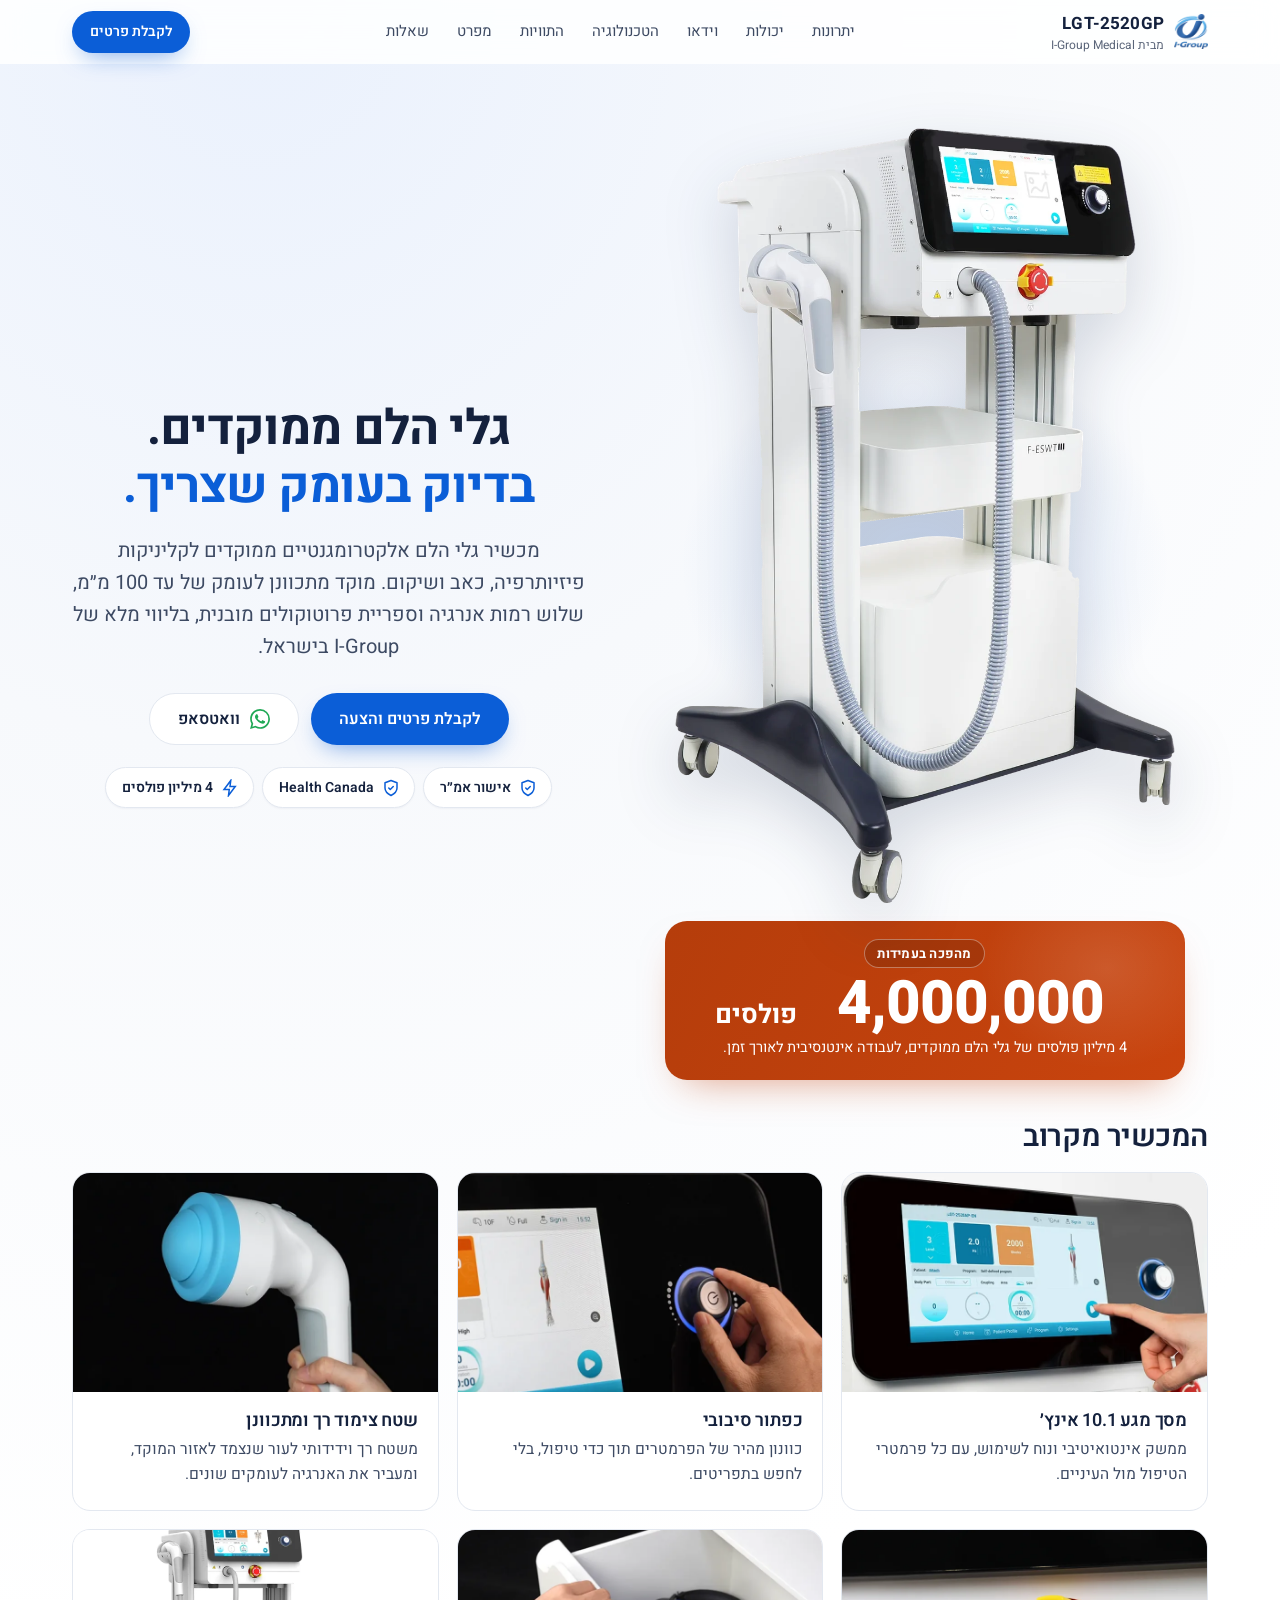
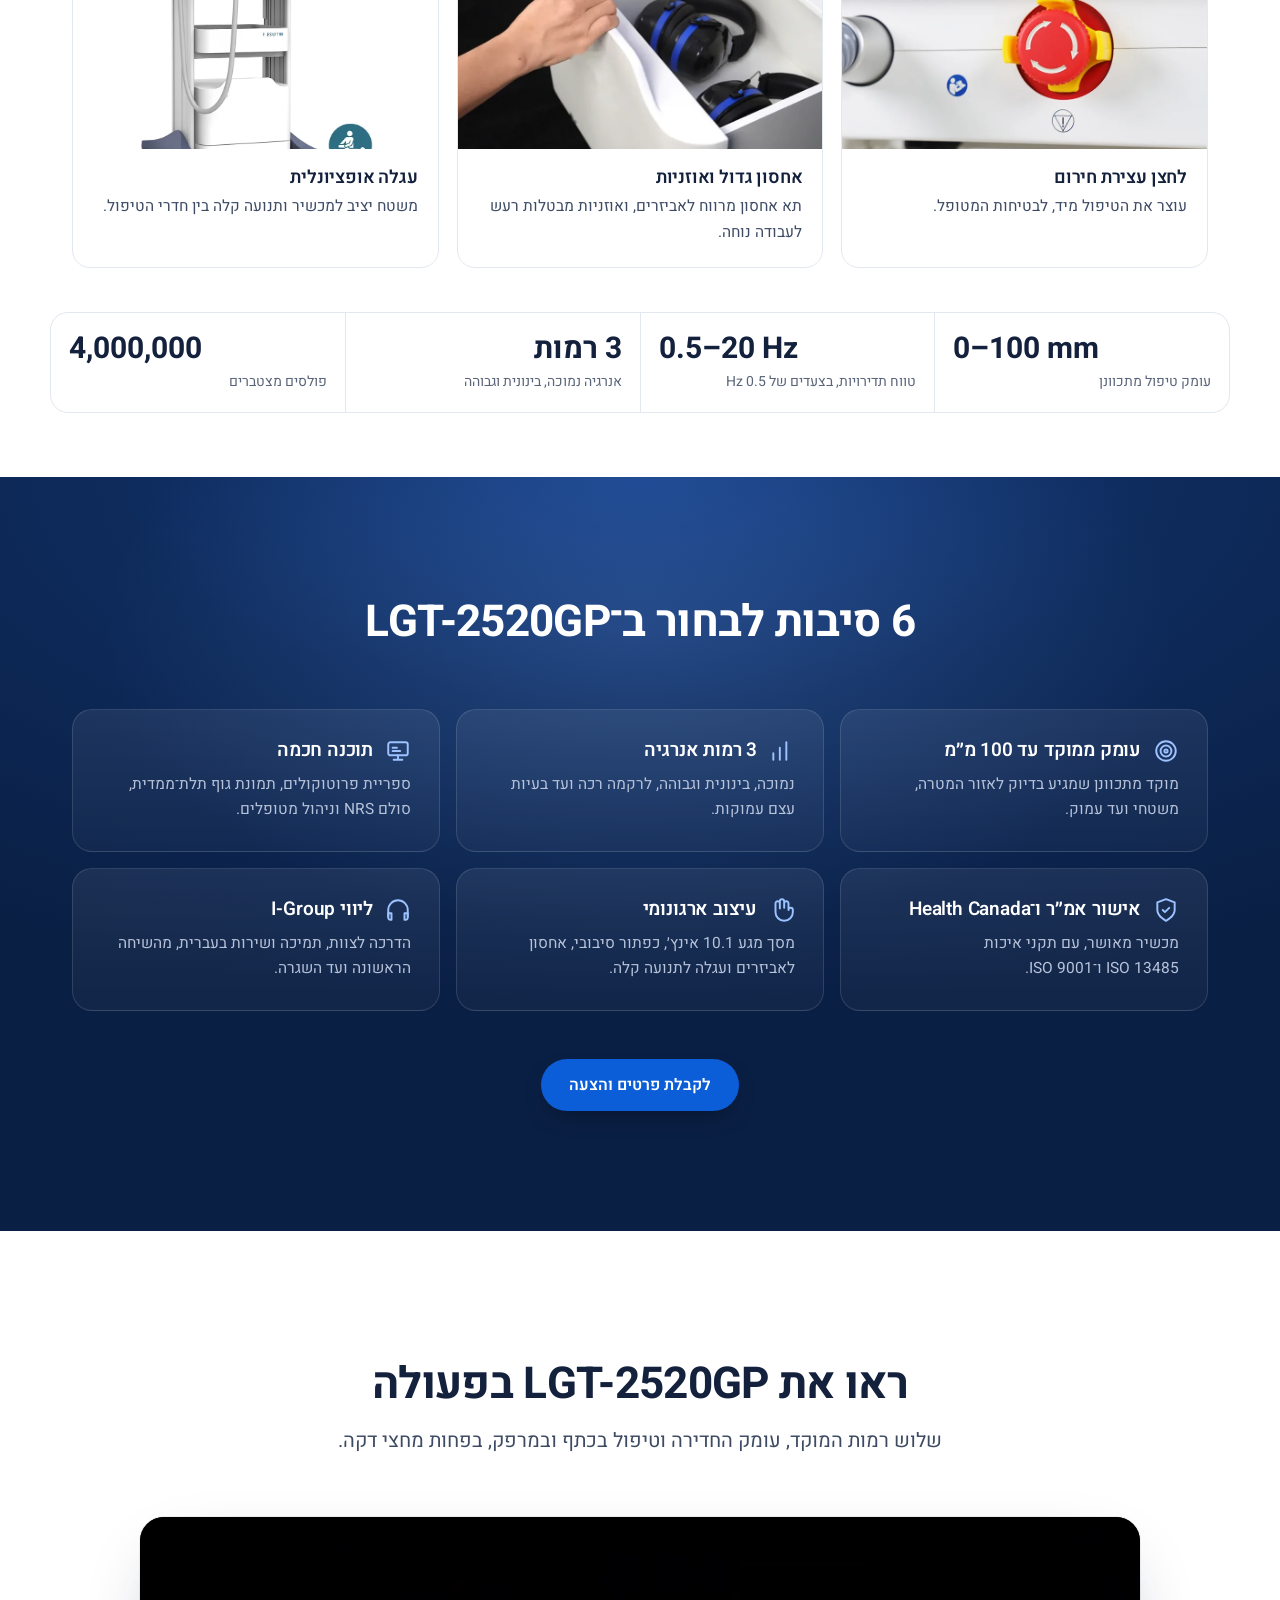
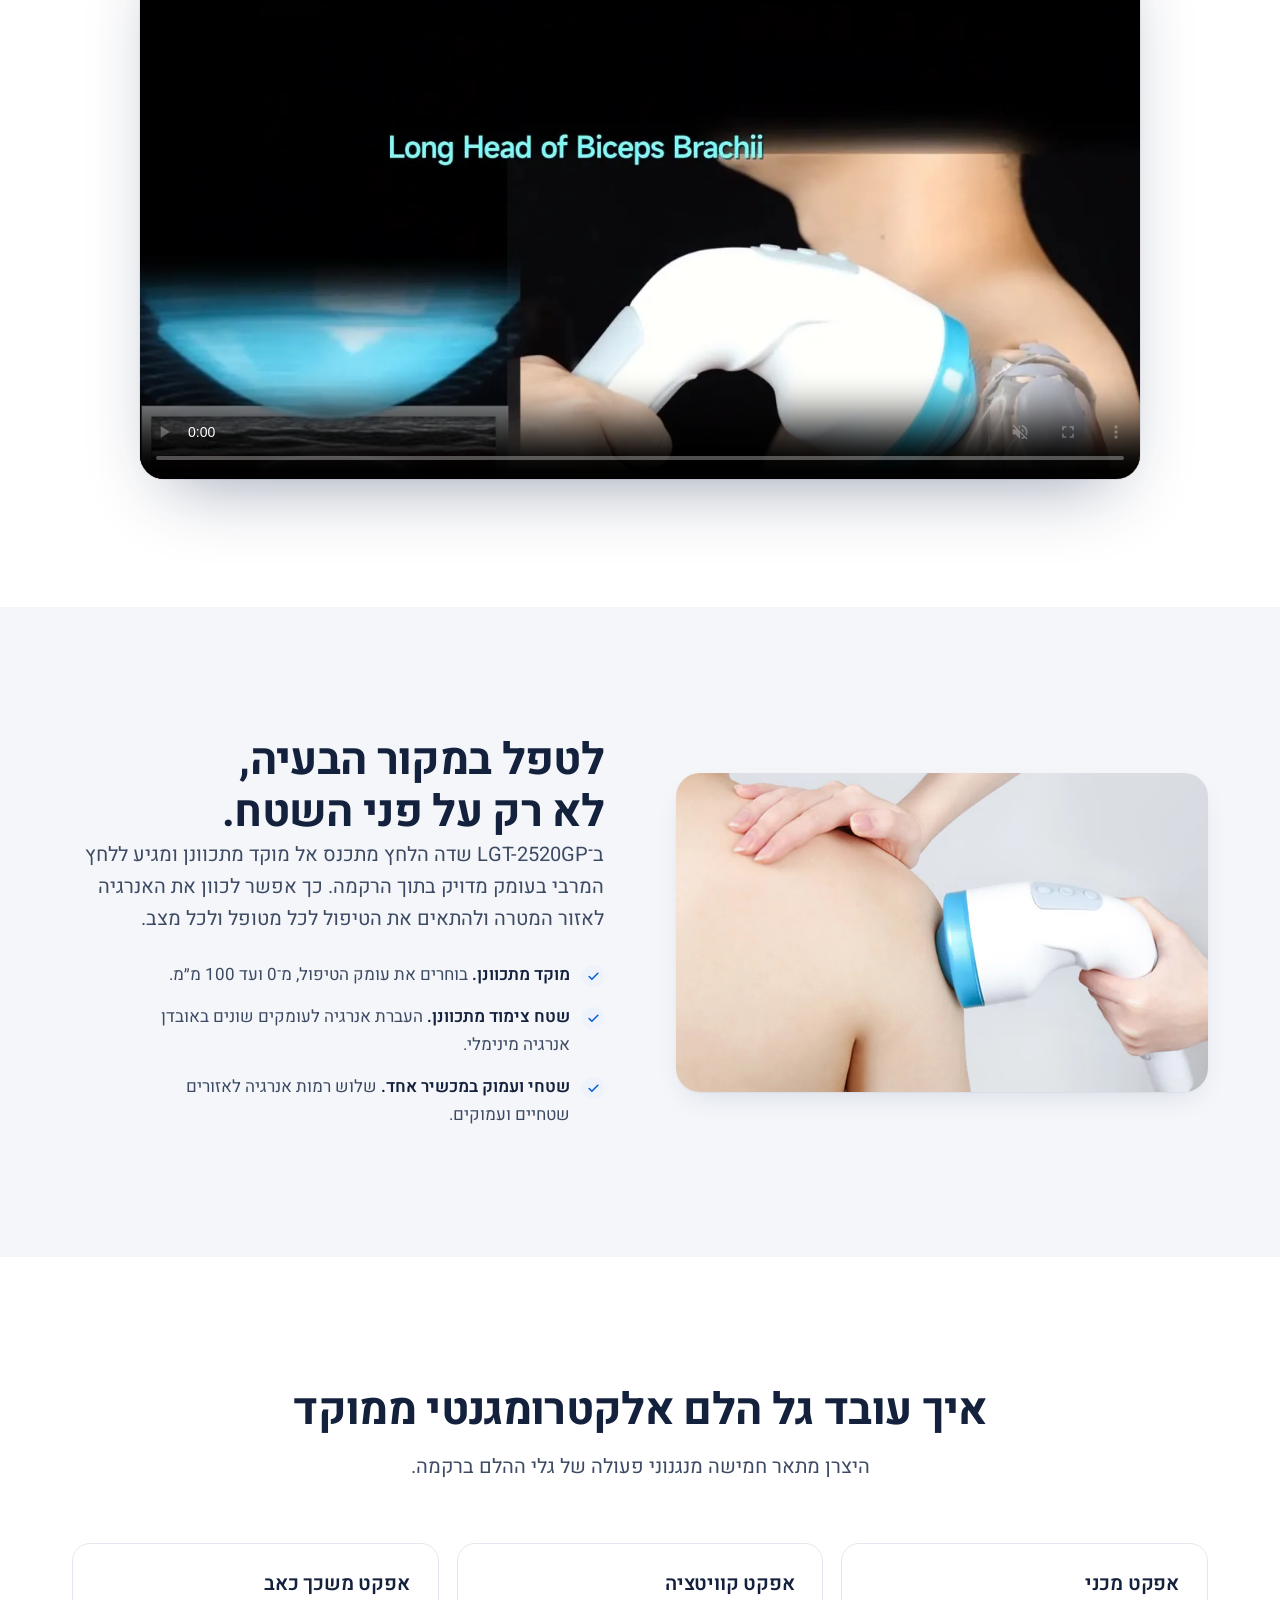
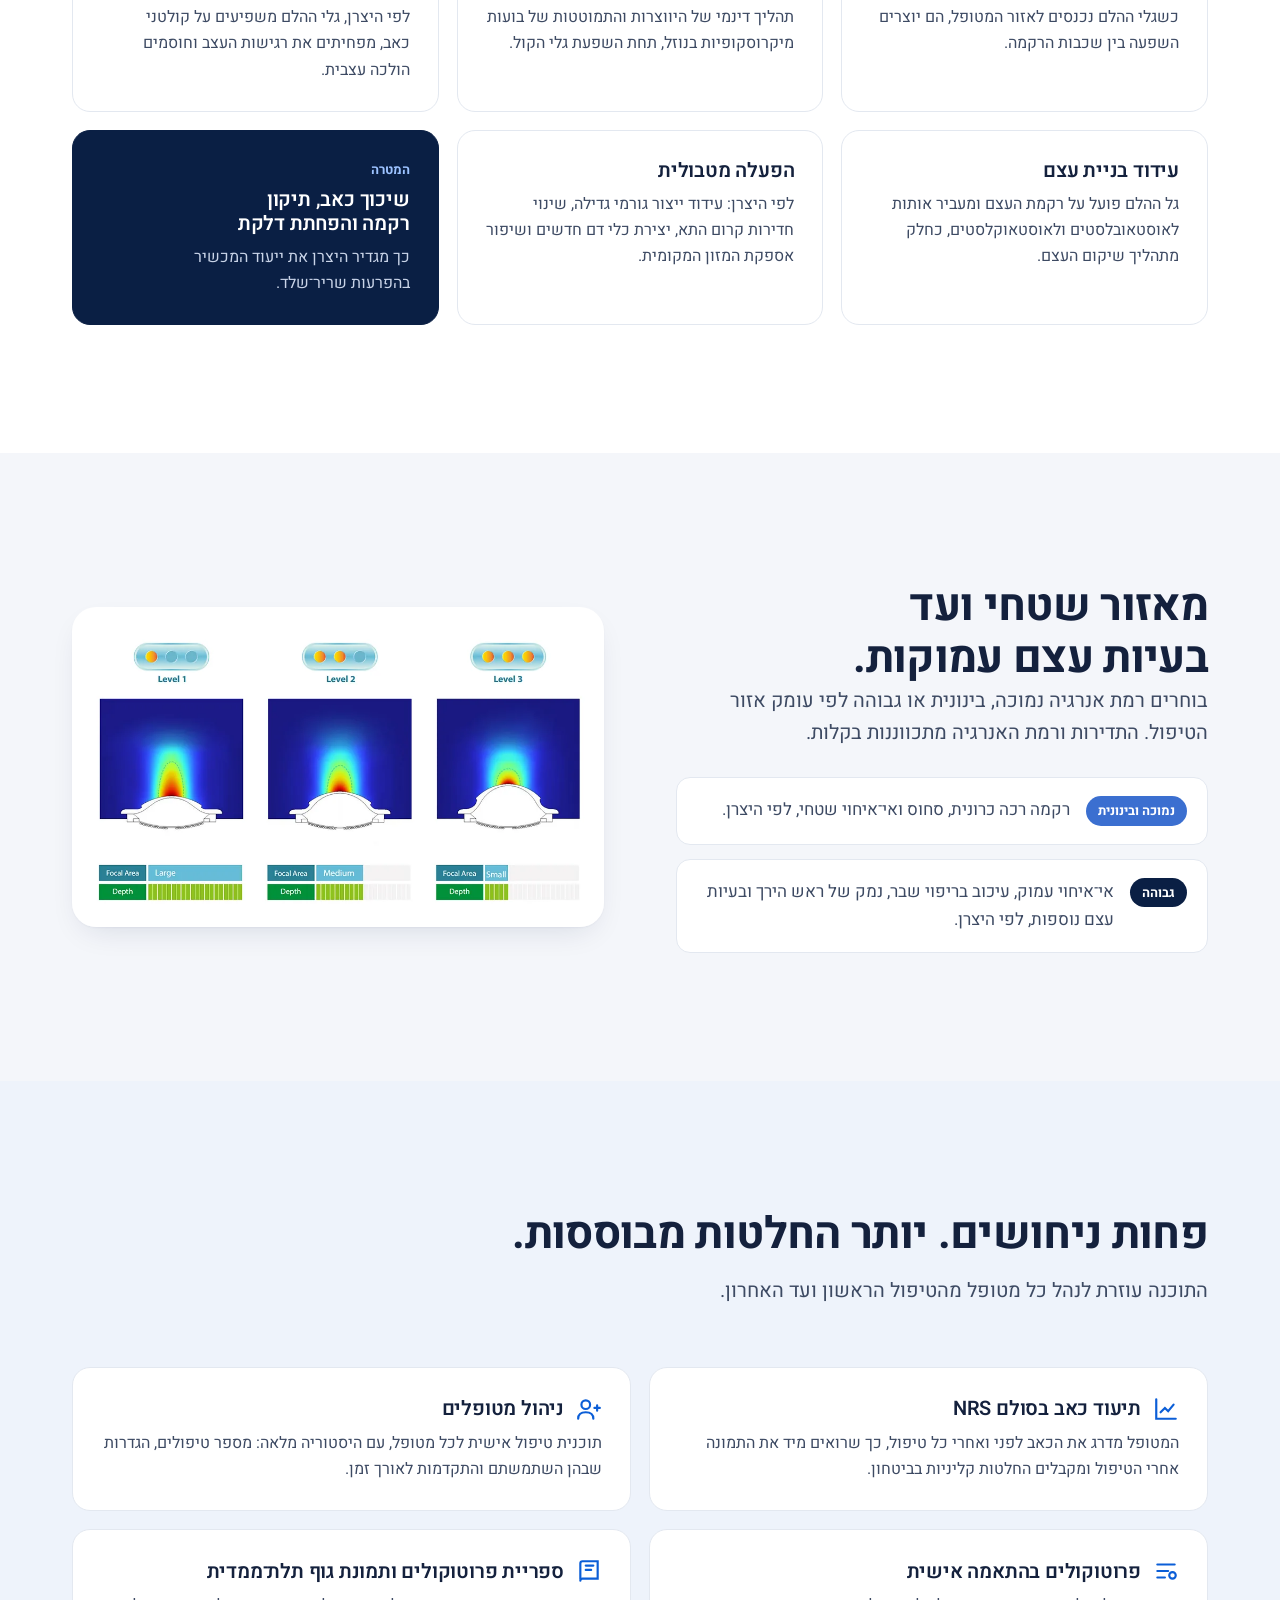
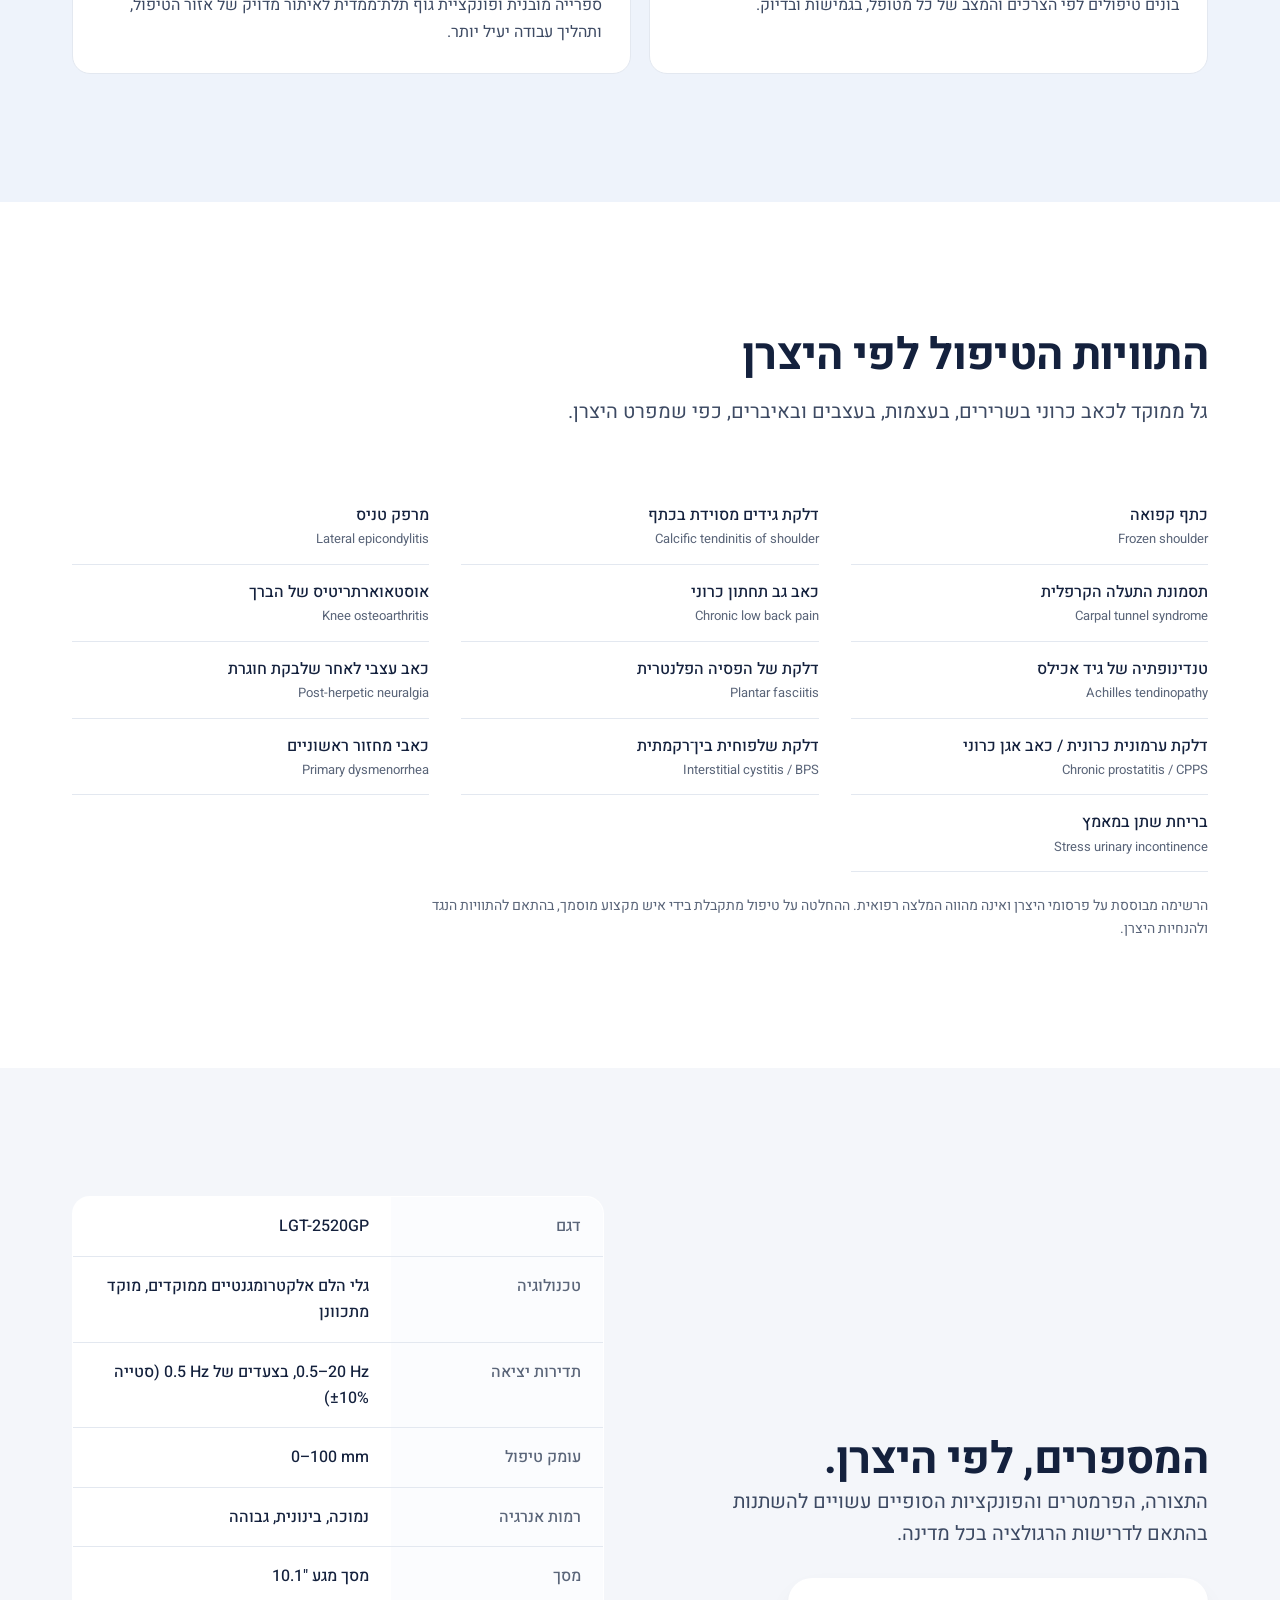
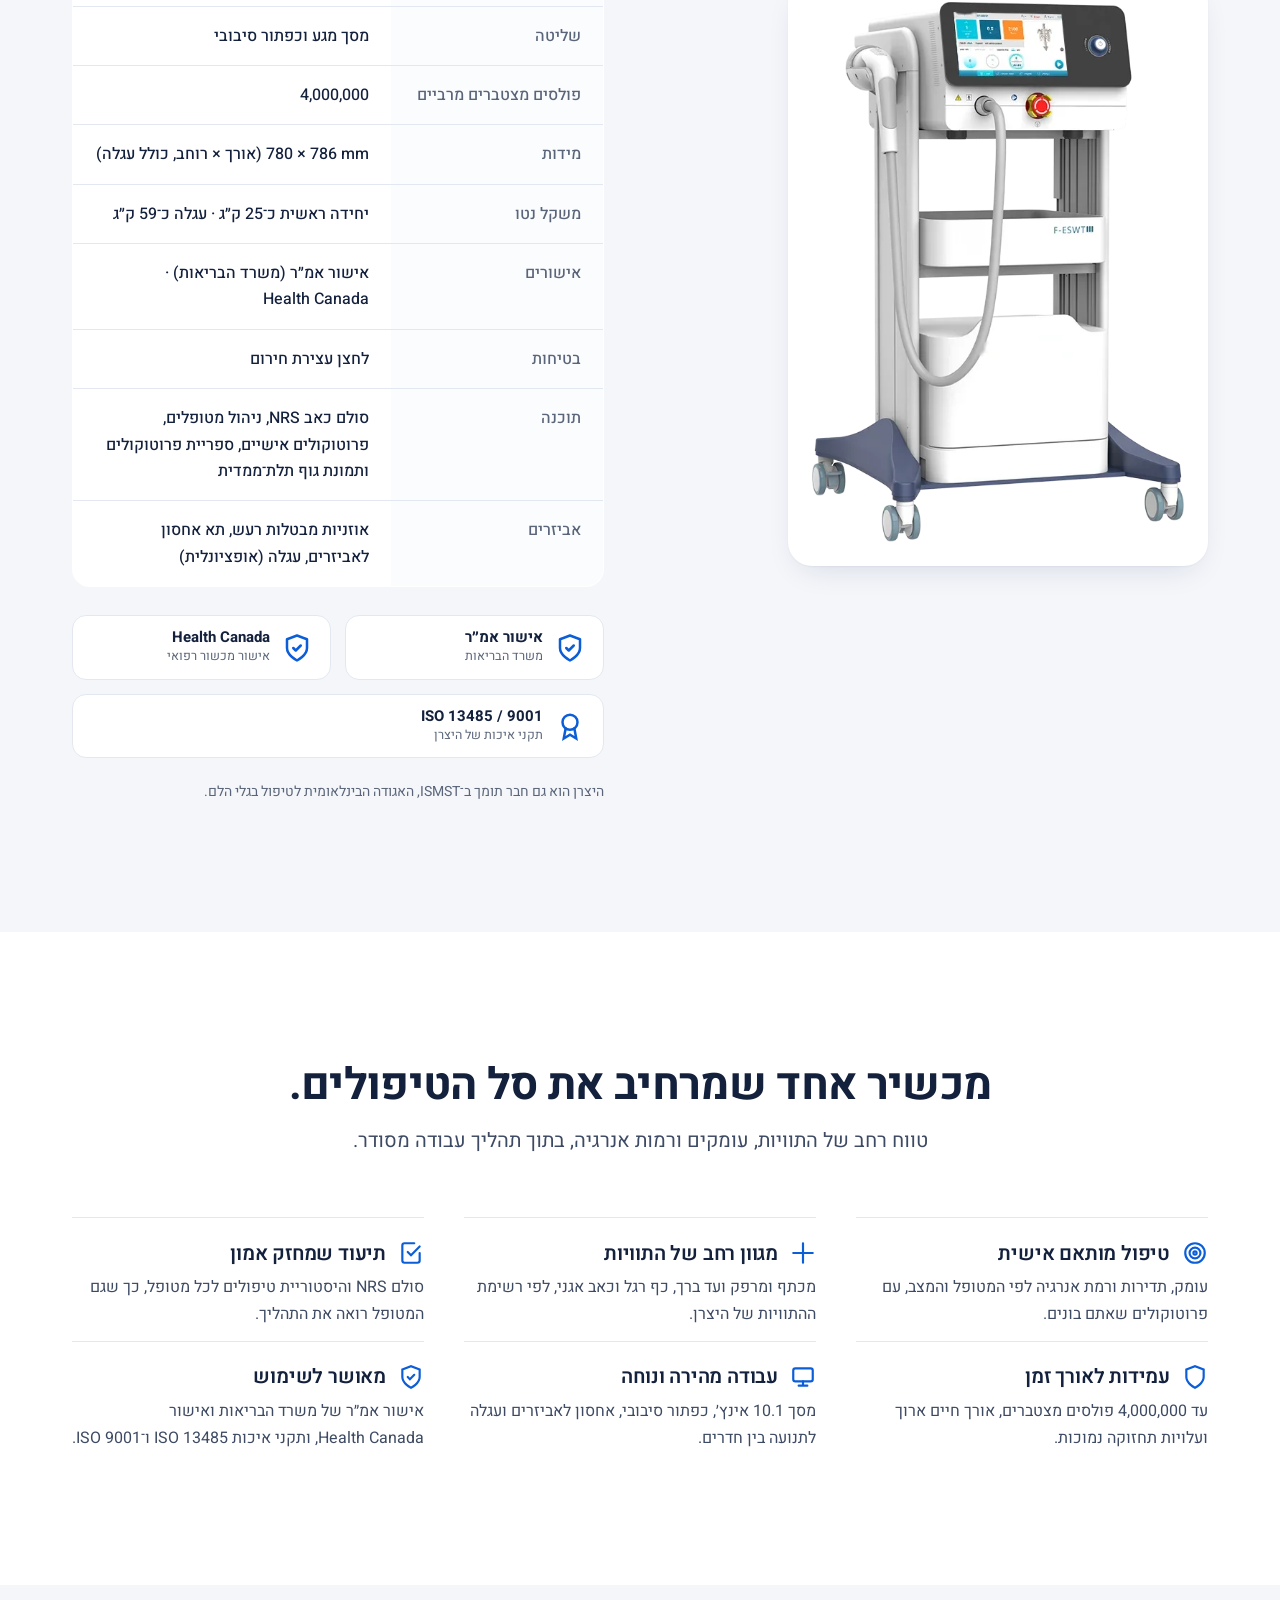
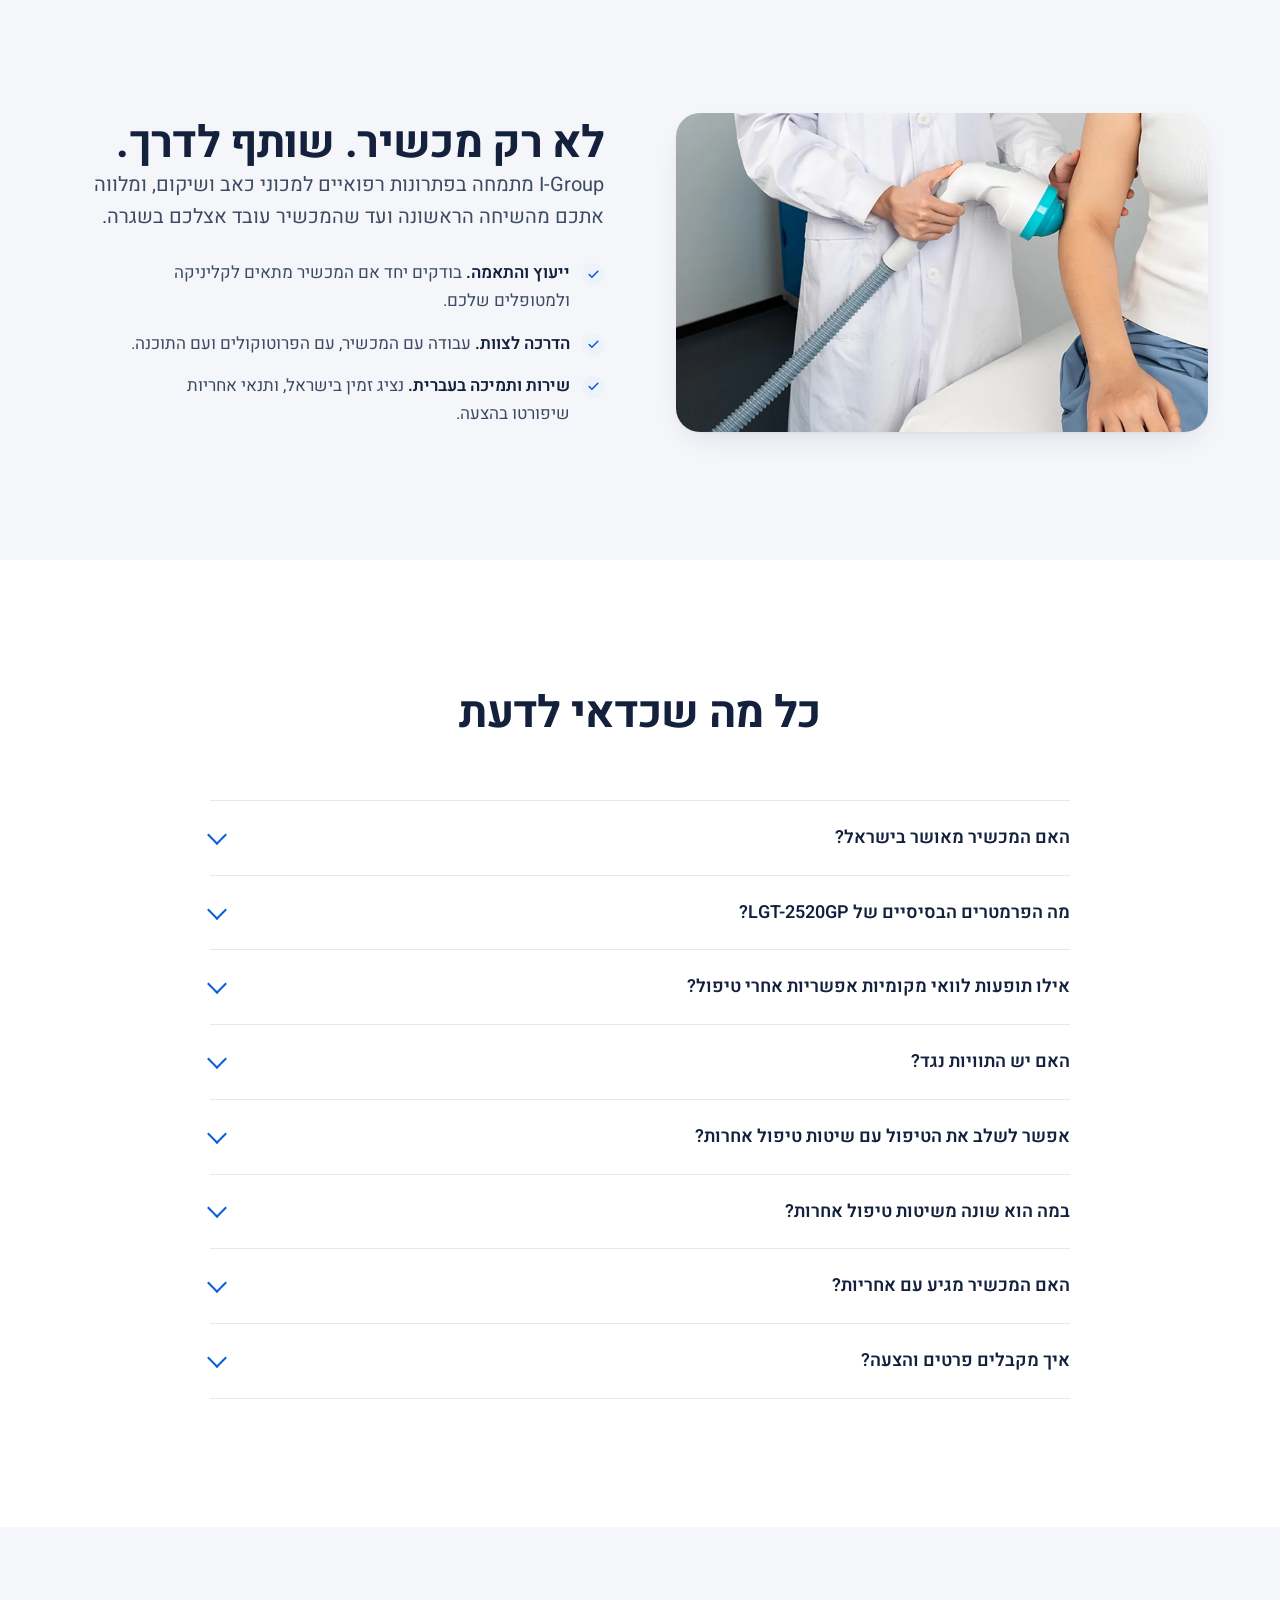
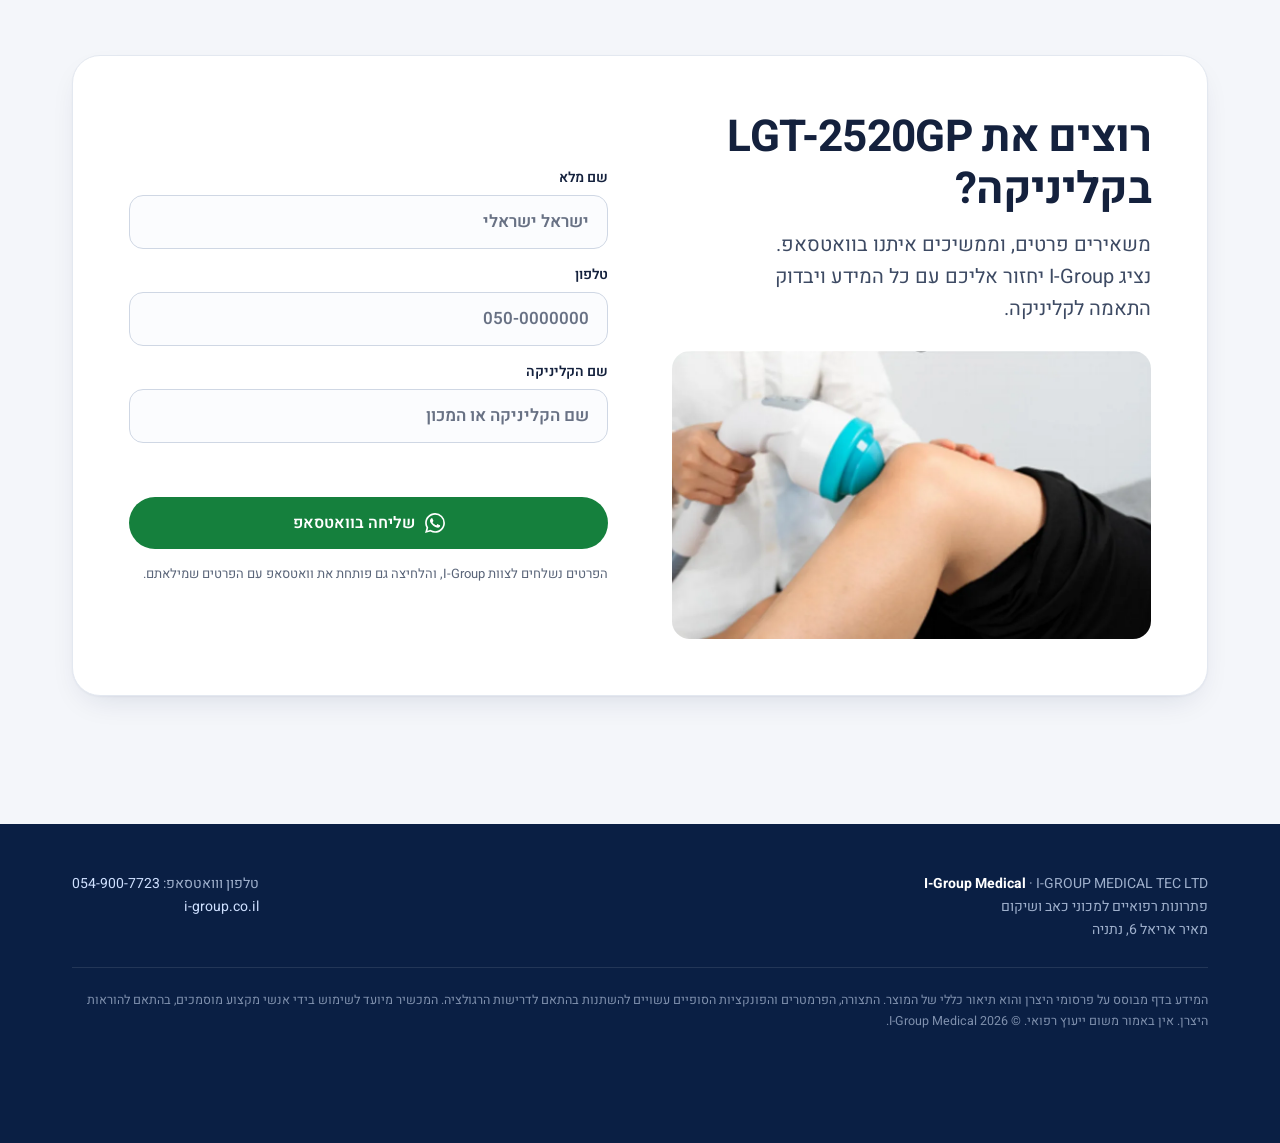
==== commit 4f9d54a6: "Polish pass: a11y contrast, focus/skip link, calmer motion, hero hierarchy, unified CTAs, de-carded " ====
--- a/index.html
+++ b/index.html
@@ -20,6 +20,7 @@
 <meta property="og:description" content="4 מיליון פולסים, מוקד מתכוונן עד עומק 100 מ״מ וספריית פרוטוקולים מובנית. אישור אמ״ר ו־Health Canada. בישראל דרך I-Group Medical.">
 <meta property="og:url" content="https://focused.i-group.co.il/">
 <meta property="og:image" content="https://focused.i-group.co.il/og/og.jpg">
+<meta property="og:image:type" content="image/jpeg">
 <meta property="og:image:width" content="1200">
 <meta property="og:image:height" content="630">
 <meta property="og:image:alt" content="מכשיר גלי הלם ממוקדים LGT-2520GP על עגלה, על רקע בהיר">
@@ -27,6 +28,7 @@
 <meta name="twitter:title" content="LGT-2520GP: גלי הלם ממוקדים לקליניקה שלכם">
 <meta name="twitter:description" content="גלי הלם אלקטרומגנטיים ממוקדים, עומק טיפול 0–100 מ״מ ותדירות 0.5–20 Hz. בישראל דרך I-Group Medical.">
 <meta name="twitter:image" content="https://focused.i-group.co.il/og/og.jpg">
+<meta name="twitter:image:alt" content="מכשיר גלי הלם ממוקדים LGT-2520GP על עגלה, על רקע בהיר">
 <link rel="preload" href="assets/fonts/heebo-hebrew.woff2" as="font" type="font/woff2" crossorigin>
 <link rel="preload" href="assets/img/lgt-2520gp-hero.webp" as="image" type="image/webp">
 <link rel="stylesheet" href="assets/site.css">
@@ -36,7 +38,7 @@
  {"@type":"Product","@id":"https://focused.i-group.co.il/#product","name":"LGT-2520GP Electromagnetic Focused Shockwave Therapy Device","alternateName":"מכשיר גלי הלם אלקטרומגנטיים ממוקדים LGT-2520GP","model":"LGT-2520GP","sku":"LGT-2520GP","brand":{"@type":"Brand","name":"I-Group Medical"},"category":"Medical Devices > Shockwave Therapy","image":["https://focused.i-group.co.il/og/og.jpg","https://focused.i-group.co.il/assets/img/lgt-2520gp-hero.webp"],"description":"מכשיר גלי הלם אלקטרומגנטיים ממוקדים לקליניקות: מוקד מתכוונן לעומק 0–100 מ״מ, תדירות 0.5–20 Hz, שלוש רמות אנרגיה, עד 4,000,000 פולסים, מסך מגע 10.1 אינץ׳ וספריית פרוטוקולים מובנית. בעל אישור אמ״ר ואישור Health Canada.","additionalProperty":[{"@type":"PropertyValue","name":"תדירות","value":"0.5–20 Hz"},{"@type":"PropertyValue","name":"עומק טיפול","value":"0–100 mm"},{"@type":"PropertyValue","name":"מסך","value":"10.1 inch touch"},{"@type":"PropertyValue","name":"פולסים מצטברים","value":"4,000,000"},{"@type":"PropertyValue","name":"אישורים","value":"אישור אמ״ר (משרד הבריאות), Health Canada"}]},
  {"@type":"BreadcrumbList","itemListElement":[{"@type":"ListItem","position":1,"name":"I-Group","item":"https://i-group.co.il/"},{"@type":"ListItem","position":2,"name":"LGT-2520GP גלי הלם ממוקדים","item":"https://focused.i-group.co.il/"}]},
  {"@type":"FAQPage","mainEntity":[
-  {"@type":"Question","name":"האם המכשיר מאושר בישראל?","acceptedAnswer":{"@type":"Answer","text":"כן. ל־LGT-2520GP יש אישור אמ״ר של משרד הבריאות, וגם אישור Health Canada. נשמח לשלוח את פרטי האישורים יחד עם ההצעה."}},
+  {"@type":"Question","name":"האם המכשיר מאושר בישראל?","acceptedAnswer":{"@type":"Answer","text":"כן. ל־LGT-2520GP יש אישור אמ״ר של משרד הבריאות, וגם אישור <bdi class="nw">Health Canada</bdi>. נשמח לשלוח את פרטי האישורים יחד עם ההצעה."}},
   {"@type":"Question","name":"מה הפרמטרים הבסיסיים של LGT-2520GP?","acceptedAnswer":{"@type":"Answer","text":"לפי היצרן: תדירות יציאה 0.5–20 Hz בצעדים של 0.5 Hz (סטייה ±10%), עומק טיפול 0–100 מ״מ, מידות 780×786 מ״מ כולל עגלה, משקל יחידה ראשית כ־25 ק״ג ועגלה כ־59 ק״ג, ועד 4,000,000 פולסים מצטברים."}},
   {"@type":"Question","name":"אילו תופעות לוואי מקומיות אפשריות אחרי טיפול?","acceptedAnswer":{"@type":"Answer","text":"לפי היצרן ייתכנו אדמומיות, נפיחות, שטפי דם או המטומה מקומיים, החמרה זמנית של כאב, עקצוץ, נימול או ירידה בתחושה, ולעתים דרמטיטיס ממגע. התגובות האלה חולפות בדרך כלל מהר. תגובה שנמשכת או מחמירה מחייבת פנייה לרופא."}},
   {"@type":"Question","name":"האם יש התוויות נגד?","acceptedAnswer":{"@type":"Answer","text":"כן. לפי היצרן הטיפול בדרך כלל אינו מתאים להפרעות קרישה, לזיהום פעיל באזור הטיפול, להריון ולמכשירים אלקטרוניים מושתלים (כמו קוצב לב) סמוך לאזור הטיפול. ייתכן שגם אוסטאופורוזיס חמורה או סוגים מסוימים של גידולים באזור אינם מאפשרים טיפול."}},
@@ -49,6 +51,7 @@
 </script>
 </head>
 <body>
+<a class="skip" href="#main">דילוג לתוכן הראשי</a>
 <script>document.documentElement.classList.add('js')</script>
 
 <header class="hdr" id="hdr">
@@ -64,7 +67,8 @@
   </div>
 </header>
 
-<main id="top">
+<main id="main">
+<span id="top"></span>
 <!-- HERO -->
 <section class="hero" aria-labelledby="h1">
   <div class="wrap hero-main">
@@ -80,11 +84,10 @@
         </div>
       </div>
       <div class="hero-tx">
-        <span class="eyebrow" data-r>I-Group Medical · <span class="nw">LGT-2520GP</span></span>
         <h1 id="h1" data-r>גלי הלם ממוקדים.<br><em>בדיוק בעומק שצריך.</em></h1>
         <p class="lead" data-r>מכשיר גלי הלם אלקטרומגנטיים ממוקדים לקליניקות פיזיותרפיה, כאב ושיקום. מוקד מתכוונן לעומק של עד 100 מ״מ, שלוש רמות אנרגיה וספריית פרוטוקולים מובנית, בליווי מלא של <span class="nw">I-Group</span> בישראל.</p>
         <div class="ctas" data-r>
-          <a class="btn btn-p" href="#lead">לתיאום שיחה עם נציג</a>
+          <a class="btn btn-p" href="#lead">לקבלת פרטים והצעה</a>
           <a class="btn btn-o" href="https://wa.me/972549007723?text=%D7%A9%D7%9C%D7%95%D7%9D%2C%20%D7%90%D7%A9%D7%9E%D7%97%20%D7%9C%D7%A7%D7%91%D7%9C%20%D7%A4%D7%A8%D7%98%D7%99%D7%9D%20%D7%A2%D7%9C%20%D7%9E%D7%9B%D7%A9%D7%99%D7%A8%20%D7%92%D7%9C%D7%99%20%D7%94%D7%94%D7%9C%D7%9D%20%D7%94%D7%9E%D7%9E%D7%95%D7%A7%D7%93%D7%99%D7%9D%20LGT-2520GP" target="_blank" rel="noopener" data-wa>
             <svg viewBox="0 0 24 24" fill="#1fa855" aria-hidden="true"><use href="#i-wa"/></svg>וואטסאפ</a>
         </div>
@@ -98,12 +101,12 @@
     <div class="gal" id="features" aria-labelledby="feat-h">
       <div class="gal-head"><h2 id="feat-h" class="gal-title">המכשיר מקרוב</h2><span class="gal-hint" aria-hidden="true">החליקו לתמונות נוספות ←</span></div>
       <div class="gal-track" tabindex="0" aria-label="גלריית תמונות של המכשיר">
-        <article class="feat gal-item"><div class="ph"><img src="assets/img/touchscreen.webp" width="800" height="600" loading="lazy" alt="מסך המגע של המכשיר עם פרמטרי הטיפול"></div><div class="tx"><h3>מסך מגע 10.1 אינץ׳</h3><p>ממשק אינטואיטיבי ונוח לשימוש, עם כל פרמטרי הטיפול מול העיניים.</p></div></article>
-        <article class="feat gal-item"><div class="ph"><img src="assets/img/rotary-knob.webp" width="800" height="600" loading="lazy" alt="כפתור סיבובי לכוונון פרמטרים"></div><div class="tx"><h3>כפתור סיבובי</h3><p>כוונון מהיר של הפרמטרים תוך כדי טיפול, בלי לחפש בתפריטים.</p></div></article>
-        <article class="feat gal-item"><div class="ph"><img src="assets/img/handpiece.webp" width="800" height="600" loading="lazy" alt="ראש הטיפול עם שטח צימוד רך"></div><div class="tx"><h3>שטח צימוד רך ומתכוונן</h3><p>משטח רך וידידותי לעור שנצמד לאזור המוקד, ומעביר את האנרגיה לעומקים שונים.</p></div></article>
-        <article class="feat gal-item"><div class="ph"><img src="assets/img/emergency-stop.webp" width="800" height="533" loading="lazy" alt="לחצן עצירת חירום אדום במכשיר"></div><div class="tx"><h3>לחצן עצירת חירום</h3><p>עוצר את הטיפול מיד, לבטיחות המטופל.</p></div></article>
-        <article class="feat gal-item"><div class="ph"><img src="assets/img/storage-headphones.webp" width="800" height="600" loading="lazy" alt="תא אחסון גדול עם אוזניות מבטלות רעש"></div><div class="tx"><h3>אחסון גדול ואוזניות</h3><p>תא אחסון מרווח לאביזרים, ואוזניות מבטלות רעש לעבודה נוחה.</p></div></article>
-        <article class="feat gal-item"><div class="ph"><img src="assets/img/trolley.webp" width="1000" height="800" loading="lazy" alt="המכשיר על עגלה ייעודית" style="object-position:center 30%"></div><div class="tx"><h3>עגלה אופציונלית</h3><p>משטח יציב למכשיר ותנועה קלה בין חדרי הטיפול.</p></div></article>
+        <article class="feat gal-item"><div class="ph"><img src="assets/img/touchscreen.webp" width="800" height="600" loading="lazy" decoding="async" alt="מסך המגע של המכשיר עם פרמטרי הטיפול"></div><div class="tx"><h3>מסך מגע 10.1 אינץ׳</h3><p>ממשק אינטואיטיבי ונוח לשימוש, עם כל פרמטרי הטיפול מול העיניים.</p></div></article>
+        <article class="feat gal-item"><div class="ph"><img src="assets/img/rotary-knob.webp" width="800" height="600" loading="lazy" decoding="async" alt="כפתור סיבובי לכוונון פרמטרים"></div><div class="tx"><h3>כפתור סיבובי</h3><p>כוונון מהיר של הפרמטרים תוך כדי טיפול, בלי לחפש בתפריטים.</p></div></article>
+        <article class="feat gal-item"><div class="ph"><img src="assets/img/handpiece.webp" width="800" height="600" loading="lazy" decoding="async" alt="ראש הטיפול עם שטח צימוד רך"></div><div class="tx"><h3>שטח צימוד רך ומתכוונן</h3><p>משטח רך וידידותי לעור שנצמד לאזור המוקד, ומעביר את האנרגיה לעומקים שונים.</p></div></article>
+        <article class="feat gal-item"><div class="ph"><img src="assets/img/emergency-stop.webp" width="800" height="533" loading="lazy" decoding="async" alt="לחצן עצירת חירום אדום במכשיר"></div><div class="tx"><h3>לחצן עצירת חירום</h3><p>עוצר את הטיפול מיד, לבטיחות המטופל.</p></div></article>
+        <article class="feat gal-item"><div class="ph"><img src="assets/img/storage-headphones.webp" width="800" height="600" loading="lazy" decoding="async" alt="תא אחסון גדול עם אוזניות מבטלות רעש"></div><div class="tx"><h3>אחסון גדול ואוזניות</h3><p>תא אחסון מרווח לאביזרים, ואוזניות מבטלות רעש לעבודה נוחה.</p></div></article>
+        <article class="feat gal-item"><div class="ph"><img src="assets/img/trolley.webp" width="1000" height="800" loading="lazy" decoding="async" alt="המכשיר על עגלה ייעודית" style="object-position:center 30%"></div><div class="tx"><h3>עגלה אופציונלית</h3><p>משטח יציב למכשיר ותנועה קלה בין חדרי הטיפול.</p></div></article>
       </div>
     </div>
   </div>
@@ -121,17 +124,17 @@
 <section class="hl" id="highlights" aria-labelledby="hl-h">
   <div class="wrap">
     <div class="sec-head c hl-head">
-      <span class="eyebrow" data-r>יתרונות</span>
       <h2 id="hl-h" data-r>6 סיבות לבחור ב־<span class="nw">LGT-2520GP</span></h2>
     </div>
     <div class="hl-grid">
       <div class="hl-card" data-r><div class="hl-ic"><svg viewBox="0 0 24 24" fill="none" stroke="currentColor" stroke-width="1.8" stroke-linecap="round" stroke-linejoin="round" aria-hidden="true"><circle cx="12" cy="12" r="9"/><circle cx="12" cy="12" r="5"/><circle cx="12" cy="12" r="1.5"/></svg></div><h3>עומק ממוקד עד 100 מ״מ</h3><p>מוקד מתכוונן שמגיע בדיוק לאזור המטרה, משטחי ועד עמוק.</p></div>
       <div class="hl-card" data-r><div class="hl-ic"><svg viewBox="0 0 24 24" fill="none" stroke="currentColor" stroke-width="1.8" stroke-linecap="round" stroke-linejoin="round" aria-hidden="true"><path d="M4 20V14M10 20V9M16 20V4"/></svg></div><h3>3 רמות אנרגיה</h3><p>נמוכה, בינונית וגבוהה, לרקמה רכה ועד בעיות עצם עמוקות.</p></div>
       <div class="hl-card" data-r><div class="hl-ic"><svg viewBox="0 0 24 24" fill="none" stroke="currentColor" stroke-width="1.8" stroke-linecap="round" stroke-linejoin="round" aria-hidden="true"><rect x="3" y="4" width="18" height="12" rx="2"/><path d="M7 9h4M7 12h7M8 20h8M12 16v4"/></svg></div><h3>תוכנה חכמה</h3><p>ספריית פרוטוקולים, תמונת גוף תלת־ממדית, סולם NRS וניהול מטופלים.</p></div>
-      <div class="hl-card" data-r><div class="hl-ic"><svg viewBox="0 0 24 24" fill="none" stroke="currentColor" stroke-width="1.8" stroke-linecap="round" stroke-linejoin="round" aria-hidden="true"><path d="M12 22s8-4 8-10V5l-8-3-8 3v7c0 6 8 10 8 10z"/><path d="m9 12 2 2 4-4"/></svg></div><h3>אישור אמ״ר ו־<bdi>Health Canada</bdi></h3><p>מכשיר מאושר, עם תקני איכות <span class="nw">ISO 13485</span> ו־<span class="nw">ISO 9001</span>.</p></div>
+      <div class="hl-card" data-r><div class="hl-ic"><svg viewBox="0 0 24 24" fill="none" stroke="currentColor" stroke-width="1.8" stroke-linecap="round" stroke-linejoin="round" aria-hidden="true"><path d="M12 22s8-4 8-10V5l-8-3-8 3v7c0 6 8 10 8 10z"/><path d="m9 12 2 2 4-4"/></svg></div><h3>אישור אמ״ר ו־<bdi class="nw">Health Canada</bdi></h3><p>מכשיר מאושר, עם תקני איכות <span class="nw">ISO 13485</span> ו־<span class="nw">ISO 9001</span>.</p></div>
       <div class="hl-card" data-r><div class="hl-ic"><svg viewBox="0 0 24 24" fill="none" stroke="currentColor" stroke-width="1.8" stroke-linecap="round" stroke-linejoin="round" aria-hidden="true"><path d="M18 11V6a2 2 0 0 0-4 0v1M14 10V4a2 2 0 0 0-4 0v6M10 10.5V6a2 2 0 0 0-4 0v8a8 8 0 0 0 16 0v-2a2 2 0 0 0-4 0"/></svg></div><h3>עיצוב ארגונומי</h3><p>מסך מגע 10.1 אינץ׳, כפתור סיבובי, אחסון לאביזרים ועגלה לתנועה קלה.</p></div>
       <div class="hl-card" data-r><div class="hl-ic"><svg viewBox="0 0 24 24" fill="none" stroke="currentColor" stroke-width="1.8" stroke-linecap="round" stroke-linejoin="round" aria-hidden="true"><path d="M3 18v-6a9 9 0 0 1 18 0v6"/><path d="M21 19a2 2 0 0 1-2 2h-1v-6h3zM3 19a2 2 0 0 0 2 2h1v-6H3z"/></svg></div><h3>ליווי I-Group</h3><p>הדרכה לצוות, תמיכה ושירות בעברית, מהשיחה הראשונה ועד השגרה.</p></div>
     </div>
+    <div class="sec-cta" data-r><a class="btn btn-p" href="#lead">לקבלת פרטים והצעה</a></div>
   </div>
 </section>
 
@@ -139,7 +142,6 @@
 <section class="vid" id="video" aria-labelledby="vid-h">
   <div class="wrap">
     <div class="sec-head c">
-      <span class="eyebrow" data-r>וידאו</span>
       <h2 id="vid-h" data-r>ראו את <span class="nw">LGT-2520GP</span> בפעולה</h2>
       <p class="lead" data-r>שלוש רמות המוקד, עומק החדירה וטיפול בכתף ובמרפק, בפחות מחצי דקה.</p>
     </div>
@@ -152,9 +154,8 @@
 <!-- WHY FOCUSED -->
 <section class="soft" aria-labelledby="why">
   <div class="wrap split">
-    <div class="media" data-r><img src="assets/img/treat-shoulder.webp" width="1000" height="600" loading="lazy" alt="טיפול בגל הלם ממוקד באזור הכתף"></div>
+    <div class="media" data-r><img src="assets/img/treat-shoulder.webp" width="1000" height="600" loading="lazy" decoding="async" alt="טיפול בגל הלם ממוקד באזור הכתף"></div>
     <div>
-      <span class="eyebrow" data-r>למה גל ממוקד</span>
       <h2 id="why" data-r>לטפל במקור הבעיה, לא רק על פני השטח.</h2>
       <p class="lead" data-r>ב־<span class="nw">LGT-2520GP</span> שדה הלחץ מתכנס אל מוקד מתכוונן ומגיע ללחץ המרבי בעומק מדויק בתוך הרקמה. כך אפשר לכוון את האנרגיה לאזור המטרה ולהתאים את הטיפול לכל מטופל ולכל מצב.</p>
       <ul class="checks" data-r>
@@ -170,17 +171,16 @@
 <section id="tech" aria-labelledby="tech-h">
   <div class="wrap">
     <div class="sec-head c">
-      <span class="eyebrow" data-r>הטכנולוגיה</span>
       <h2 id="tech-h" data-r>איך עובד גל הלם אלקטרומגנטי ממוקד</h2>
       <p class="lead" data-r>היצרן מתאר חמישה מנגנוני פעולה של גלי ההלם ברקמה.</p>
     </div>
-    <div class="grid g3">
-      <div class="card" data-r><span class="num">01</span><h3>אפקט מכני</h3><p>כשגלי ההלם נכנסים לאזור המטופל, הם יוצרים השפעה בין שכבות הרקמה.</p></div>
-      <div class="card" data-r><span class="num">02</span><h3>אפקט קוויטציה</h3><p>תהליך דינמי של היווצרות והתמוטטות של בועות מיקרוסקופיות בנוזל, תחת השפעת גלי הקול.</p></div>
-      <div class="card" data-r><span class="num">03</span><h3>אפקט משכך כאב</h3><p>לפי היצרן, גלי ההלם משפיעים על קולטני כאב, מפחיתים את רגישות העצב וחוסמים הולכה עצבית.</p></div>
-      <div class="card" data-r><span class="num">04</span><h3>עידוד בניית עצם</h3><p>גל ההלם פועל על רקמת העצם ומעביר אותות לאוסטאובלסטים ולאוסטאוקלסטים, כחלק מתהליך שיקום העצם.</p></div>
-      <div class="card" data-r><span class="num">05</span><h3>הפעלה מטבולית</h3><p>לפי היצרן: עידוד ייצור גורמי גדילה, שינוי חדירות קרום התא, יצירת כלי דם חדשים ושיפור אספקת המזון המקומית.</p></div>
-      <div class="card" data-r style="background:var(--navy);border-color:var(--navy)"><span class="num" style="color:#7fb0ff">המטרה</span><h3 style="color:#fff">שיכוך כאב, תיקון רקמה והפחתת דלקת</h3><p style="color:#b7c3da">כך מגדיר היצרן את ייעוד המכשיר בהפרעות שריר־שלד.</p></div>
+    <div class="grid g3 mech">
+      <div class="card" data-r><h3>אפקט מכני</h3><p>כשגלי ההלם נכנסים לאזור המטופל, הם יוצרים השפעה בין שכבות הרקמה.</p></div>
+      <div class="card" data-r><h3>אפקט קוויטציה</h3><p>תהליך דינמי של היווצרות והתמוטטות של בועות מיקרוסקופיות בנוזל, תחת השפעת גלי הקול.</p></div>
+      <div class="card" data-r><h3>אפקט משכך כאב</h3><p>לפי היצרן, גלי ההלם משפיעים על קולטני כאב, מפחיתים את רגישות העצב וחוסמים הולכה עצבית.</p></div>
+      <div class="card" data-r><h3>עידוד בניית עצם</h3><p>גל ההלם פועל על רקמת העצם ומעביר אותות לאוסטאובלסטים ולאוסטאוקלסטים, כחלק מתהליך שיקום העצם.</p></div>
+      <div class="card" data-r><h3>הפעלה מטבולית</h3><p>לפי היצרן: עידוד ייצור גורמי גדילה, שינוי חדירות קרום התא, יצירת כלי דם חדשים ושיפור אספקת המזון המקומית.</p></div>
+      <div class="card card-goal" data-r><span class="goal-k">המטרה</span><h3>שיכוך כאב, תיקון רקמה והפחתת דלקת</h3><p>כך מגדיר היצרן את ייעוד המכשיר בהפרעות שריר־שלד.</p></div>
     </div>
   </div>
 </section>
@@ -188,9 +188,8 @@
 <!-- ENERGY LEVELS -->
 <section class="soft" aria-labelledby="energy">
   <div class="wrap split rev">
-    <div class="media" data-r><img src="assets/img/energy-levels.webp" width="1000" height="600" loading="lazy" alt="המחשה של שלוש רמות האנרגיה ופיזור המוקד בעומקים שונים"></div>
+    <div class="media" data-r><img src="assets/img/energy-levels.webp" width="1000" height="600" loading="lazy" decoding="async" alt="המחשה של שלוש רמות האנרגיה ופיזור המוקד בעומקים שונים"></div>
     <div>
-      <span class="eyebrow" data-r>שלוש רמות אנרגיה</span>
       <h2 id="energy" data-r>מאזור שטחי ועד בעיות עצם עמוקות.</h2>
       <p class="lead" data-r>בוחרים רמת אנרגיה נמוכה, בינונית או גבוהה לפי עומק אזור הטיפול. התדירות ורמת האנרגיה מתכווננות בקלות.</p>
       <div class="levels" data-r>
@@ -202,12 +201,11 @@
 </section>
 
 <!-- SOFTWARE -->
-<section class="band" aria-labelledby="sw">
+<section class="sw" aria-labelledby="sw">
   <div class="wrap">
     <div class="sec-head">
-      <span class="eyebrow" data-r>תוכנה חכמה</span>
       <h2 id="sw" data-r>פחות ניחושים. יותר החלטות מבוססות.</h2>
-      <p class="lead" data-r style="color:#c9d4e8">התוכנה עוזרת לנהל כל מטופל מהטיפול הראשון ועד האחרון.</p>
+      <p class="lead" data-r>התוכנה עוזרת לנהל כל מטופל מהטיפול הראשון ועד האחרון.</p>
     </div>
     <div class="grid g2">
       <div class="card" data-r><div class="ic"><svg viewBox="0 0 24 24" fill="none" stroke="currentColor" stroke-width="2" stroke-linecap="round"><path d="M3 3v18h18"/><path d="m7 15 4-4 3 3 5-6"/></svg></div><h3>תיעוד כאב בסולם NRS</h3><p>המטופל מדרג את הכאב לפני ואחרי כל טיפול, כך שרואים מיד את התמונה אחרי הטיפול ומקבלים החלטות קליניות בביטחון.</p></div>
@@ -222,7 +220,6 @@
 <section id="indications" aria-labelledby="ind-h">
   <div class="wrap">
     <div class="sec-head">
-      <span class="eyebrow" data-r>התוויות</span>
       <h2 id="ind-h" data-r>התוויות הטיפול לפי היצרן</h2>
       <p class="lead" data-r>גל ממוקד לכאב כרוני בשרירים, בעצמות, בעצבים ובאיברים, כפי שמפרט היצרן.</p>
     </div>
@@ -249,14 +246,13 @@
 <section class="soft" id="specs" aria-labelledby="spec-h">
   <div class="wrap split">
     <div>
-      <span class="eyebrow" data-r>מפרט טכני</span>
       <h2 id="spec-h" data-r>המספרים, לפי היצרן.</h2>
-      <p class="lead" data-r style="margin-bottom:28px">התצורה, הפרמטרים והפונקציות הסופיים עשויים להשתנות בהתאם לדרישות הרגולציה בכל מדינה.</p>
-      <div class="media spec-img" data-r style="background:#fff"><img src="assets/img/lgt-2520gp-side.webp" width="518" height="752" loading="lazy" alt="LGT-2520GP במבט צד" style="object-fit:contain;padding:24px"></div>
+      <p class="lead spec-lead" data-r>התצורה, הפרמטרים והפונקציות הסופיים עשויים להשתנות בהתאם לדרישות הרגולציה בכל מדינה.</p>
+      <div class="media spec-img" data-r><img src="assets/img/lgt-2520gp-side.webp" width="518" height="752" loading="lazy" decoding="async" alt="LGT-2520GP במבט צד"></div>
     </div>
     <div data-r>
       <table class="specs">
-        <caption class="sr" style="position:absolute;width:1px;height:1px;overflow:hidden;clip:rect(0 0 0 0)">מפרט טכני של <span class="nw">LGT-2520GP</span></caption>
+        <caption class="sr">מפרט טכני של <span class="nw">LGT-2520GP</span></caption>
         <tr><th scope="row">דגם</th><td><span class="ltr"><span class="nw">LGT-2520GP</span></span></td></tr>
         <tr><th scope="row">טכנולוגיה</th><td>גלי הלם אלקטרומגנטיים ממוקדים, מוקד מתכוונן</td></tr>
         <tr><th scope="row">תדירות יציאה</th><td><span class="ltr">0.5–20 Hz</span>, בצעדים של <span class="ltr">0.5 Hz</span> (סטייה <span class="ltr">±10%</span>)</td></tr>
@@ -267,7 +263,7 @@
         <tr><th scope="row">פולסים מצטברים מרביים</th><td><span class="ltr">4,000,000</span></td></tr>
         <tr><th scope="row">מידות</th><td><span class="ltr">780 × 786 mm</span> (אורך × רוחב, כולל עגלה)</td></tr>
         <tr><th scope="row">משקל נטו</th><td>יחידה ראשית כ־25 ק״ג · עגלה כ־59 ק״ג</td></tr>
-        <tr><th scope="row">אישורים</th><td>אישור אמ״ר (משרד הבריאות) · Health Canada</td></tr>
+        <tr><th scope="row">אישורים</th><td>אישור אמ״ר (משרד הבריאות) · <bdi class="nw">Health Canada</bdi></td></tr>
         <tr><th scope="row">בטיחות</th><td>לחצן עצירת חירום</td></tr>
         <tr><th scope="row">תוכנה</th><td>סולם כאב NRS, ניהול מטופלים, פרוטוקולים אישיים, ספריית פרוטוקולים ותמונת גוף תלת־ממדית</td></tr>
         <tr><th scope="row">אביזרים</th><td>אוזניות מבטלות רעש, תא אחסון לאביזרים, עגלה (אופציונלית)</td></tr>
@@ -283,10 +279,9 @@
 </section>
 
 <!-- CLINIC ADVANTAGES -->
-<section aria-labelledby="adv">
+<section class="adv" aria-labelledby="adv">
   <div class="wrap">
     <div class="sec-head c">
-      <span class="eyebrow" data-r>לקליניקה</span>
       <h2 id="adv" data-r>מכשיר אחד שמרחיב את סל הטיפולים.</h2>
       <p class="lead" data-r>טווח רחב של התוויות, עומקים ורמות אנרגיה, בתוך תהליך עבודה מסודר.</p>
     </div>
@@ -296,7 +291,7 @@
       <div class="card" data-r><div class="ic"><svg viewBox="0 0 24 24" fill="none" stroke="currentColor" stroke-width="2" stroke-linecap="round"><path d="M9 11l3 3 8-8"/><path d="M20 12v7a2 2 0 0 1-2 2H6a2 2 0 0 1-2-2V5a2 2 0 0 1 2-2h9"/></svg></div><h3>תיעוד שמחזק אמון</h3><p>סולם NRS והיסטוריית טיפולים לכל מטופל, כך שגם המטופל רואה את התהליך.</p></div>
       <div class="card" data-r><div class="ic"><svg viewBox="0 0 24 24" fill="none" stroke="currentColor" stroke-width="2" stroke-linecap="round"><path d="M12 22s8-4 8-10V5l-8-3-8 3v7c0 6 8 10 8 10z"/></svg></div><h3>עמידות לאורך זמן</h3><p>עד 4,000,000 פולסים מצטברים, אורך חיים ארוך ועלויות תחזוקה נמוכות.</p></div>
       <div class="card" data-r><div class="ic"><svg viewBox="0 0 24 24" fill="none" stroke="currentColor" stroke-width="2" stroke-linecap="round"><rect x="3" y="4" width="18" height="12" rx="2"/><path d="M8 20h8M12 16v4"/></svg></div><h3>עבודה מהירה ונוחה</h3><p>מסך 10.1 אינץ׳, כפתור סיבובי, אחסון לאביזרים ועגלה לתנועה בין חדרים.</p></div>
-      <div class="card" data-r><div class="ic"><svg viewBox="0 0 24 24" fill="none" stroke="currentColor" stroke-width="2" stroke-linecap="round"><path d="M12 22s8-4 8-10V5l-8-3-8 3v7c0 6 8 10 8 10z"/><path d="m9 12 2 2 4-4"/></svg></div><h3>מאושר לשימוש</h3><p>אישור אמ״ר של משרד הבריאות ואישור <bdi>Health Canada</bdi>, ותקני איכות <span class="nw">ISO 13485</span> ו־<span class="nw">ISO 9001</span>.</p></div>
+      <div class="card" data-r><div class="ic"><svg viewBox="0 0 24 24" fill="none" stroke="currentColor" stroke-width="2" stroke-linecap="round"><path d="M12 22s8-4 8-10V5l-8-3-8 3v7c0 6 8 10 8 10z"/><path d="m9 12 2 2 4-4"/></svg></div><h3>מאושר לשימוש</h3><p>אישור אמ״ר של משרד הבריאות ואישור <bdi class="nw">Health Canada</bdi>, ותקני איכות <span class="nw">ISO 13485</span> ו־<span class="nw">ISO 9001</span>.</p></div>
     </div>
   </div>
 </section>
@@ -304,9 +299,8 @@
 <!-- I-GROUP -->
 <section class="soft" aria-labelledby="ig">
   <div class="wrap split">
-    <div class="media" data-r><img src="assets/img/treat-elbow.webp" width="1000" height="600" loading="lazy" alt="מטפל מבצע טיפול בגל הלם ממוקד באזור המרפק"></div>
+    <div class="media" data-r><img src="assets/img/treat-elbow.webp" width="1000" height="600" loading="lazy" decoding="async" alt="מטפל מבצע טיפול בגל הלם ממוקד באזור המרפק"></div>
     <div>
-      <span class="eyebrow" data-r><span class="nw">I-Group</span> Medical</span>
       <h2 id="ig" data-r>לא רק מכשיר. שותף לדרך.</h2>
       <p class="lead" data-r><span class="nw">I-Group</span> מתמחה בפתרונות רפואיים למכוני כאב ושיקום, ומלווה אתכם מהשיחה הראשונה ועד שהמכשיר עובד אצלכם בשגרה.</p>
       <ul class="checks" data-r>
@@ -321,9 +315,9 @@
 <!-- FAQ -->
 <section id="faq" aria-labelledby="faq-h">
   <div class="wrap">
-    <div class="sec-head c"><span class="eyebrow" data-r>שאלות נפוצות</span><h2 id="faq-h" data-r>כל מה שכדאי לדעת</h2></div>
+    <div class="sec-head c"><h2 id="faq-h" data-r>כל מה שכדאי לדעת</h2></div>
     <div class="faq" data-r>
-      <details><summary><span>האם המכשיר מאושר בישראל?</span></summary><div class="a"><p>כן. ל־<span class="nw">LGT-2520GP</span> יש אישור אמ״ר של משרד הבריאות, וגם אישור Health Canada. נשמח לשלוח את פרטי האישורים יחד עם ההצעה.</p></div></details>
+      <details><summary><span>האם המכשיר מאושר בישראל?</span></summary><div class="a"><p>כן. ל־<span class="nw">LGT-2520GP</span> יש אישור אמ״ר של משרד הבריאות, וגם אישור <bdi class="nw">Health Canada</bdi>. נשמח לשלוח את פרטי האישורים יחד עם ההצעה.</p></div></details>
       <details><summary><span>מה הפרמטרים הבסיסיים של <span class="nw">LGT-2520GP</span>?</span></summary><div class="a"><p>לפי היצרן: תדירות יציאה <span class="ltr">0.5–20 Hz</span> בצעדים של <span class="ltr">0.5 Hz</span> (סטייה <span class="ltr">±10%</span>), עומק טיפול <span class="ltr">0–100 mm</span>, מידות <span class="ltr">780 × 786 mm</span> כולל עגלה, משקל יחידה ראשית כ־25 ק״ג ועגלה כ־59 ק״ג, ועד 4,000,000 פולסים מצטברים.</p></div></details>
       <details><summary><span>אילו תופעות לוואי מקומיות אפשריות אחרי טיפול?</span></summary><div class="a"><p>לפי היצרן ייתכנו אדמומיות, נפיחות, שטפי דם או המטומה מקומיים, החמרה זמנית של כאב, עקצוץ, נימול או ירידה בתחושה, ולעתים דרמטיטיס ממגע. התגובות האלה חולפות בדרך כלל מהר. תגובה שנמשכת או מחמירה מחייבת פנייה לרופא.</p></div></details>
       <details><summary><span>האם יש התוויות נגד?</span></summary><div class="a"><p>כן. לפי היצרן הטיפול בדרך כלל אינו מתאים להפרעות קרישה, לזיהום פעיל באזור הטיפול, להריון ולמכשירים אלקטרוניים מושתלים (כמו קוצב לב) סמוך לאזור הטיפול. ייתכן שגם אוסטאופורוזיס חמורה או סוגים מסוימים של גידולים באזור אינם מאפשרים טיפול.</p></div></details>
@@ -340,17 +334,17 @@
   <div class="wrap">
     <div class="lead-box" data-r>
       <div>
-        <span class="eyebrow">בואו נדבר</span>
-        <h2 id="lead-h" style="margin-bottom:14px">רוצים את <span class="nw">LGT-2520GP</span> בקליניקה?</h2>
+        <h2 id="lead-h">רוצים את <span class="nw">LGT-2520GP</span> בקליניקה?</h2>
         <p class="lead">משאירים פרטים, וממשיכים איתנו בוואטסאפ. נציג <span class="nw">I-Group</span> יחזור אליכם עם כל המידע ויבדוק התאמה לקליניקה.</p>
-        <img src="assets/img/treat-knee.webp" width="1000" height="600" loading="lazy" alt="טיפול בגל הלם ממוקד באזור הברך" style="border-radius:18px;margin-top:26px">
+        <img src="assets/img/treat-knee.webp" width="1000" height="600" loading="lazy" decoding="async" alt="טיפול בגל הלם ממוקד באזור הברך" class="lead-img">
       </div>
       <form id="lf" novalidate>
-        <label>שם מלא<input name="name" autocomplete="name" required maxlength="80" placeholder="ישראל ישראלי"></label>
-        <label>טלפון<input name="phone" type="tel" inputmode="tel" autocomplete="tel" required maxlength="20" placeholder="050-0000000"></label>
-        <label>שם הקליניקה<input name="clinic" autocomplete="organization" required maxlength="100" placeholder="שם הקליניקה או המכון"></label>
+        <label>שם מלא<input name="name" autocomplete="name" required maxlength="80" placeholder="ישראל ישראלי" enterkeyhint="next"></label>
+        <label>טלפון<input name="phone" type="tel" inputmode="tel" autocomplete="tel" required maxlength="20" placeholder="050-0000000" enterkeyhint="next"></label>
+        <label>שם הקליניקה<input name="clinic" autocomplete="organization" required maxlength="100" placeholder="שם הקליניקה או המכון" enterkeyhint="send"></label>
         <p class="err" id="ferr" role="alert" aria-live="polite"></p>
         <button class="btn btn-wa" type="submit"><svg viewBox="0 0 24 24" fill="currentColor" aria-hidden="true"><use href="#i-wa"/></svg>שליחה בוואטסאפ</button>
+        <p class="ok" id="fok" role="status" aria-live="polite"></p>
         <p class="small">הפרטים נשלחים לצוות <span class="nw">I-Group</span>, והלחיצה גם פותחת את וואטסאפ עם הפרטים שמילאתם.</p>
       </form>
     </div>
@@ -368,23 +362,23 @@
   </div>
 </footer>
 
-<a class="fab" href="https://wa.me/972549007723?text=%D7%A9%D7%9C%D7%95%D7%9D%2C%20%D7%90%D7%A9%D7%9E%D7%97%20%D7%9C%D7%A7%D7%91%D7%9C%20%D7%A4%D7%A8%D7%98%D7%99%D7%9D%20%D7%A2%D7%9C%20%D7%9E%D7%9B%D7%A9%D7%99%D7%A8%20%D7%92%D7%9C%D7%99%20%D7%94%D7%94%D7%9C%D7%9D%20%D7%94%D7%9E%D7%9E%D7%95%D7%A7%D7%93%D7%99%D7%9D%20LGT-2520GP" target="_blank" rel="noopener" aria-label="דברו איתנו בוואטסאפ" data-wa><svg viewBox="0 0 24 24" fill="currentColor" aria-hidden="true"><use href="#i-wa"/></svg></a>
-<div class="mbar" id="mbar"><a class="btn btn-p" href="#lead">לקבלת פרטים על <span class="nw">LGT-2520GP</span></a></div>
+<a class="fab" id="fab" href="https://wa.me/972549007723?text=%D7%A9%D7%9C%D7%95%D7%9D%2C%20%D7%90%D7%A9%D7%9E%D7%97%20%D7%9C%D7%A7%D7%91%D7%9C%20%D7%A4%D7%A8%D7%98%D7%99%D7%9D%20%D7%A2%D7%9C%20%D7%9E%D7%9B%D7%A9%D7%99%D7%A8%20%D7%92%D7%9C%D7%99%20%D7%94%D7%94%D7%9C%D7%9D%20%D7%94%D7%9E%D7%9E%D7%95%D7%A7%D7%93%D7%99%D7%9D%20LGT-2520GP" target="_blank" rel="noopener" aria-label="דברו איתנו בוואטסאפ" data-wa><svg viewBox="0 0 24 24" fill="currentColor" aria-hidden="true"><use href="#i-wa"/></svg></a>
+<div class="mbar" id="mbar"><a class="btn btn-p" href="#lead">לקבלת פרטים והצעה</a></div>
 
 <svg width="0" height="0" style="position:absolute" aria-hidden="true"><symbol id="i-wa" viewBox="0 0 24 24"><path d="M17.472 14.382c-.297-.149-1.758-.867-2.03-.967-.273-.099-.471-.148-.67.15-.197.297-.767.966-.94 1.164-.173.199-.347.223-.644.075-.297-.15-1.255-.463-2.39-1.475-.883-.788-1.48-1.761-1.653-2.059-.173-.297-.018-.458.13-.606.134-.133.298-.347.446-.52.149-.174.198-.298.298-.497.099-.198.05-.371-.025-.52-.075-.149-.669-1.612-.916-2.207-.242-.579-.487-.5-.669-.51-.173-.008-.371-.01-.57-.01-.198 0-.52.074-.792.372-.272.297-1.04 1.016-1.04 2.479 0 1.462 1.065 2.875 1.213 3.074.149.198 2.096 3.2 5.077 4.487.709.306 1.262.489 1.694.625.712.227 1.36.195 1.871.118.571-.085 1.758-.719 2.006-1.413.248-.694.248-1.289.173-1.413-.074-.124-.272-.198-.57-.347m-5.421 7.403h-.004a9.87 9.87 0 01-5.031-1.378l-.361-.214-3.741.982.998-3.648-.235-.374a9.86 9.86 0 01-1.51-5.26c.001-5.45 4.436-9.884 9.888-9.884 2.64 0 5.122 1.03 6.988 2.898a9.825 9.825 0 012.893 6.994c-.003 5.45-4.437 9.884-9.885 9.884m8.413-18.297A11.815 11.815 0 0012.05 0C5.495 0 .16 5.335.157 11.892c0 2.096.547 4.142 1.588 5.945L.057 24l6.305-1.654a11.882 11.882 0 005.683 1.448h.005c6.554 0 11.89-5.335 11.893-11.893a11.821 11.821 0 00-3.48-8.413z"/></symbol></svg>
 
 <script>
 (function(){
   var WA='972549007723',HOOK='https://hook.eu1.make.com/alx57e4x121sgsi3g3tux2mq7e4jnsn8';
-  var hdr=document.getElementById('hdr'),mbar=document.getElementById('mbar'),ticking=false;
-  function onS(){var y=window.scrollY||0;hdr.classList.toggle('sc',y>8);mbar.classList.toggle('on',y>window.innerHeight*.9&&!nearLead());ticking=false}
+  var hdr=document.getElementById('hdr'),mbar=document.getElementById('mbar'),fab=document.getElementById('fab'),ticking=false;
+  function onS(){var y=window.scrollY||0;hdr.classList.toggle('sc',y>8);mbar.classList.toggle('on',y>window.innerHeight*.9&&!nearLead());fab.classList.toggle('on',y>window.innerHeight*.6);ticking=false}
   var leadEl=document.getElementById('lead');
   function nearLead(){var r=leadEl.getBoundingClientRect();return r.top<window.innerHeight&&r.bottom>0}
   window.addEventListener('scroll',function(){if(!ticking){ticking=true;requestAnimationFrame(onS)}},{passive:true});onS();
   var els=document.querySelectorAll('[data-r]');
   if('IntersectionObserver' in window){
     var io=new IntersectionObserver(function(es){es.forEach(function(e){if(e.isIntersecting){e.target.classList.add('in');io.unobserve(e.target)}})},{rootMargin:'0px 0px -8% 0px',threshold:.08});
-    els.forEach(function(el,i){var p=el.parentElement,sib=p?Array.prototype.indexOf.call(p.children,el):0;el.style.transitionDelay=Math.min(sib,5)*70+'ms';io.observe(el)});
+    els.forEach(function(el,i){var p=el.parentElement,sib=p?Array.prototype.indexOf.call(p.children,el):0;el.style.transitionDelay=Math.min(sib,4)*60+'ms';io.observe(el)});
   } else els.forEach(function(el){el.classList.add('in')});
   var f=document.getElementById('lf'),err=document.getElementById('ferr');
   f.addEventListener('submit',function(ev){
@@ -405,10 +399,18 @@
     window.open('https://wa.me/'+WA+'?text='+encodeURIComponent(msg),'_blank','noopener');
   });
 
+  // a11y feedback only (does not touch the payload or the webhook call above)
+  var ok=document.getElementById('fok');
+  f.addEventListener('submit',function(){
+    Array.prototype.forEach.call(f.querySelectorAll('input'),function(i){i.removeAttribute('aria-invalid')});
+    if(err.textContent){var a=document.activeElement;if(a&&a.tagName==='INPUT'){a.setAttribute('aria-invalid','true');a.setAttribute('aria-describedby','ferr')}ok.textContent=''}
+    else{ok.textContent='תודה! ממשיכים בוואטסאפ, ונציג I-Group יחזור אליכם.'}
+  });
+  f.addEventListener('input',function(e){if(e.target.getAttribute('aria-invalid')){e.target.removeAttribute('aria-invalid');err.textContent=''}});
   // counter
   var cn=document.querySelector('[data-count]');
   if(cn&&'IntersectionObserver' in window&&!matchMedia('(prefers-reduced-motion: reduce)').matches){
-    var target=+cn.getAttribute('data-count'),done=false;cn.textContent='0';
+    var target=+cn.getAttribute('data-count'),done=false;cn.style.width=cn.getBoundingClientRect().width+'px';cn.textContent='0';
     new IntersectionObserver(function(es,o){es.forEach(function(e){if(e.isIntersecting&&!done){done=true;o.disconnect();var t0=performance.now(),D=2200;
       (function step(t){var k=Math.min(1,(t-t0)/D),v=Math.round(target*(1-Math.pow(1-k,4)));cn.textContent=v.toLocaleString('en-US');if(k<1)requestAnimationFrame(step)})(t0)}})},{threshold:.4}).observe(cn);
   }
--- a/assets/site.css
+++ b/assets/site.css
@@ -1,6 +1,6 @@
 @font-face{font-family:'Heebo';font-style:normal;font-weight:300 800;font-display:swap;src:url(fonts/heebo-hebrew.woff2) format('woff2');unicode-range:U+0307-0308,U+0590-05FF,U+200C-2010,U+20AA,U+25CC,U+FB1D-FB4F}
 @font-face{font-family:'Heebo';font-style:normal;font-weight:300 800;font-display:swap;src:url(fonts/heebo-latin.woff2) format('woff2');unicode-range:U+0000-00FF,U+0131,U+0152-0153,U+02BB-02BC,U+02C6,U+02DA,U+02DC,U+0304,U+0308,U+0329,U+2000-206F,U+20AC,U+2122,U+2191,U+2193,U+2212,U+2215,U+FEFF,U+FFFD}
-:root{--navy:#0a1f44;--blue:#0b5ed7;--blue-d:#0849a8;--ink:#14213d;--txt:#3d4a63;--mut:#6b768c;--line:#e3e8f0;--bg:#ffffff;--soft:#f4f6fa;--soft2:#eef3fb;--wa:#1fa855;--r:18px;--shadow:0 1px 2px rgba(10,31,68,.04),0 12px 32px -12px rgba(10,31,68,.14);--max:1180px;--hh:64px}
+:root{--navy:#0a1f44;--blue:#0b5ed7;--blue-d:#0849a8;--ink:#14213d;--txt:#3d4a63;--mut:#5a6579;--line:#e3e8f0;--bg:#ffffff;--soft:#f4f6fa;--soft2:#eef3fb;--wa:#15803d;--ease-out:cubic-bezier(.23,1,.32,1);--r:18px;--shadow:0 1px 2px rgba(10,31,68,.04),0 12px 32px -12px rgba(10,31,68,.14);--max:1180px;--hh:64px}
 *{box-sizing:border-box;margin:0;padding:0}
 html{scroll-behavior:smooth;-webkit-text-size-adjust:100%;scroll-padding-top:calc(var(--hh) + 8px)}
 @media (prefers-reduced-motion:reduce){html{scroll-behavior:auto}*{animation:none!important;transition:none!important}}
@@ -9,7 +9,8 @@
 a{color:inherit;text-decoration:none}
 .ltr{direction:ltr;unicode-bidi:isolate;display:inline-block}
 .wrap{max-width:var(--max);margin-inline:auto;padding-inline:22px}
-h1,h2,h3{color:var(--ink);line-height:1.18;letter-spacing:-.01em;font-weight:700}
+h1,h2,h3{color:var(--ink);line-height:1.18;letter-spacing:-.01em;font-weight:700;text-wrap:balance}
+p,li{text-wrap:pretty}
 h2{font-size:clamp(28px,4.4vw,44px);font-weight:600}
 h3{font-size:20px;font-weight:600}
 .eyebrow{display:inline-block;font-size:14px;font-weight:600;letter-spacing:.02em;color:var(--blue);text-transform:uppercase;margin-bottom:14px}
@@ -29,14 +30,14 @@
 .brand b{font-weight:700;font-size:17px;letter-spacing:.01em}
 .brand span{display:block;font-size:12px;color:var(--mut);line-height:1.2}
 .nav{display:none;gap:28px;font-size:15px;color:var(--txt)}
-.nav a{transition:color .2s}.nav a:hover{color:var(--blue)}
+@media (hover:hover) and (pointer:fine){.nav a{transition:color .2s}.nav a:hover{color:var(--blue)}}
 @media(min-width:980px){.nav{display:flex}}
-.btn{display:inline-flex;align-items:center;justify-content:center;gap:10px;min-height:52px;padding:0 28px;border-radius:999px;font-weight:600;font-size:16px;transition:background-color .25s,color .25s,transform .25s,box-shadow .25s;cursor:pointer;border:0;font-family:inherit;white-space:nowrap}
-.btn:active{transform:scale(.98)}
+.btn{-webkit-tap-highlight-color:transparent;display:inline-flex;align-items:center;justify-content:center;gap:10px;min-height:52px;padding:0 28px;border-radius:999px;font-weight:600;font-size:16px;transition:background-color .2s ease,color .2s ease,border-color .2s ease,transform .16s var(--ease-out),box-shadow .2s ease;cursor:pointer;border:0;font-family:inherit;white-space:nowrap}
+.btn:active{transform:scale(.97)}
 .btn-p{background:var(--blue);color:#fff;box-shadow:0 10px 24px -10px rgba(11,94,215,.6)}
-.btn-p:hover{background:var(--blue-d)}
+@media (hover:hover) and (pointer:fine){.btn-p:hover{background:var(--blue-d)}}
 .btn-o{background:#fff;color:var(--ink);border:1px solid var(--line)}
-.btn-o:hover{border-color:var(--blue);color:var(--blue)}
+@media (hover:hover) and (pointer:fine){.btn-o:hover{border-color:var(--blue);color:var(--blue)}}
 .btn-wa{background:var(--wa);color:#fff}
 .btn svg{width:20px;height:20px;flex:none}
 .hdr .btn{min-height:42px;padding:0 18px;font-size:14px}
@@ -70,20 +71,19 @@
 @media(min-width:700px){.g2{grid-template-columns:repeat(2,1fr)}.g3{grid-template-columns:repeat(2,1fr)}}
 @media(min-width:1000px){.g3{grid-template-columns:repeat(3,1fr)}}
 .card{background:#fff;border:1px solid var(--line);border-radius:var(--r);padding:28px;transition:transform .35s cubic-bezier(.2,.7,.2,1),box-shadow .35s}
-.card:hover{transform:translateY(-3px);box-shadow:var(--shadow)}
+@media (hover:hover) and (pointer:fine){.card:hover{transform:translateY(-3px);box-shadow:var(--shadow)}}
 .card h3{margin-bottom:8px}
 .card p{font-size:16px}
 .ic{width:44px;height:44px;border-radius:12px;background:var(--soft2);display:grid;place-items:center;margin-bottom:18px;color:var(--blue)}
 .ic svg{width:22px;height:22px}
-.num{font-size:13px;font-weight:700;color:var(--blue);letter-spacing:.06em;margin-bottom:10px;display:block}
 /* energy */
 .levels{display:grid;gap:14px;margin-top:28px}
 .lvl{display:grid;grid-template-columns:auto 1fr;gap:16px;align-items:start;padding:18px 20px;border-radius:14px;background:#fff;border:1px solid var(--line)}
 .lvl .tag{font-size:13px;font-weight:700;color:#fff;background:var(--navy);border-radius:999px;padding:4px 12px;white-space:nowrap}
-.lvl .tag.l{background:#5b8fe0}
+.lvl .tag.l{background:#3b6fd0}
 /* features gallery */
 .feat{background:#fff;border:1px solid var(--line);border-radius:var(--r);overflow:hidden;transition:box-shadow .35s,transform .35s cubic-bezier(.2,.7,.2,1)}
-.feat:hover{box-shadow:var(--shadow);transform:translateY(-3px)}
+@media (hover:hover) and (pointer:fine){.feat:hover{box-shadow:var(--shadow);transform:translateY(-3px)}}
 .feat .ph{aspect-ratio:5/3;overflow:hidden;background:var(--soft)}
 .feat .ph img{width:100%;height:100%;object-fit:cover}
 .feat .tx{padding:22px 24px 26px}
@@ -103,10 +103,8 @@
 .specs tr:last-child th,.specs tr:last-child td{border-bottom:0}
 .specs th{width:40%;color:var(--mut);font-weight:500;background:#fbfcfe}
 .specs td{color:var(--ink);font-weight:500}
-@media(max-width:600px){.specs th,.specs td{display:block;width:100%;padding:12px 18px}.specs th{border-bottom:0;padding-bottom:2px;background:#fff;font-size:14px}}
+@media(max-width:600px){.specs th,.specs td{display:block;width:100%;padding:12px 18px}.specs tr{display:block;border-bottom:1px solid var(--line)}.specs tr:last-child{border-bottom:0}.specs th,.specs td{border-bottom:0!important}.specs th{border-bottom:0;padding-bottom:2px;background:#fff;font-size:14px}}
 .certs{display:flex;flex-wrap:wrap;gap:14px;margin-top:28px;align-items:center}
-.cert{display:flex;align-items:center;gap:12px;background:#fff;border:1px solid var(--line);border-radius:14px;padding:10px 16px 10px 12px;font-size:14px;color:var(--ink);font-weight:500}
-.cert img{width:64px;height:34px;object-fit:contain}
 /* dark band */
 .band{background:linear-gradient(160deg,#0a1f44 0%,#0e2b5c 100%);color:#c9d4e8}
 .band h2,.band h3{color:#fff}
@@ -140,17 +138,19 @@
 .foot a{color:#cfe0ff}
 .disc{margin-top:26px;padding-top:22px;border-top:1px solid rgba(255,255,255,.1);font-size:12.5px;color:#7f90ad;line-height:1.7}
 /* floating WhatsApp */
-.fab{position:fixed;left:18px;bottom:18px;z-index:60;width:58px;height:58px;border-radius:50%;background:var(--wa);color:#fff;display:grid;place-items:center;box-shadow:0 12px 28px -8px rgba(31,168,85,.6);transition:transform .25s}
-.fab:hover{transform:scale(1.06)}
+.fab{position:fixed;left:18px;bottom:calc(18px + env(safe-area-inset-bottom));z-index:60;width:56px;height:56px;border-radius:50%;background:var(--wa);color:#fff;display:grid;place-items:center;box-shadow:0 10px 24px -10px rgba(10,31,68,.45);opacity:0;transform:translate3d(0,12px,0) scale(.96);pointer-events:none;transition:opacity .24s var(--ease-out),transform .24s var(--ease-out)}
+.fab.on{opacity:1;transform:none;pointer-events:auto}
+@media (hover:hover) and (pointer:fine){.fab:hover{transform:scale(1.06)}}
 .fab svg{width:30px;height:30px}
 .mbar{position:fixed;inset:auto 0 0 0;z-index:55;padding:10px 14px 10px 88px;padding-bottom:calc(10px + env(safe-area-inset-bottom));background:rgba(255,255,255,.94);-webkit-backdrop-filter:blur(12px);backdrop-filter:blur(12px);border-top:1px solid var(--line);transform:translateY(110%);transition:transform .4s cubic-bezier(.2,.7,.2,1)}
 .mbar.on{transform:none}
 .mbar .btn{width:100%;min-height:48px}
 @media(min-width:900px){.mbar{display:none}}
 /* reveal */
-.js [data-r]{opacity:0;transform:translate3d(0,22px,0);transition:opacity .8s cubic-bezier(.2,.7,.2,1),transform .8s cubic-bezier(.2,.7,.2,1);will-change:opacity,transform}
+.js [data-r]{opacity:0;transform:translate3d(0,14px,0);transition:opacity .6s var(--ease-out),transform .6s var(--ease-out)}
 .js [data-r].in{opacity:1;transform:none}
-.js .hero [data-r]{transition-duration:1s}
+.js .hero [data-r]{transition-duration:.7s}
+@media (prefers-reduced-motion:reduce){.js [data-r]{opacity:1;transform:none}}
 .nw{white-space:nowrap}
 @media(max-width:899px){.hero-foot{padding-bottom:8px}.ctas .btn{flex:1 1 200px}}
 .brand span.nw{display:inline;font-size:inherit;color:inherit}
@@ -167,17 +167,11 @@
 .hl{position:relative;overflow:hidden;background:radial-gradient(90% 70% at 50% 0%,#17428a 0%,#0e2b5c 45%,#0a1f44 100%);color:#c9d4e8;padding:clamp(72px,10vw,120px) 0}
 .hl::before{content:"";position:absolute;inset:-40% -10% auto;height:120%;background:radial-gradient(closest-side,rgba(127,176,255,.18),transparent 70%);pointer-events:none}
 .hl .wrap{position:relative}
-.hl-hero{text-align:center;max-width:860px;margin:0 auto clamp(44px,6vw,72px)}
-.hl-kicker{display:inline-block;font-size:14px;font-weight:600;color:#9cc2ff;border:1px solid rgba(156,194,255,.35);border-radius:999px;padding:6px 16px;margin-bottom:22px;letter-spacing:.02em}
-.hl-title{color:#fff;display:flex;flex-direction:column;align-items:center;gap:4px}
-.hl-num{font-size:clamp(56px,13vw,140px);font-weight:800;letter-spacing:-.03em;line-height:1;background:linear-gradient(180deg,#fff 0%,#cfe0ff 100%);-webkit-background-clip:text;background-clip:text;color:transparent;font-variant-numeric:tabular-nums;min-width:7ch;text-align:center}
-.hl-unit{font-size:clamp(24px,3.4vw,36px);font-weight:600;color:#e6eeff}
-.hl-sub{margin-top:18px;font-size:clamp(17px,2vw,20px);color:#b7c3da}
 .hl-grid{display:grid;gap:16px}
 @media(min-width:700px){.hl-grid{grid-template-columns:repeat(2,1fr)}}
 @media(min-width:1000px){.hl-grid{grid-template-columns:repeat(3,1fr)}}
 .hl-card{background:linear-gradient(180deg,rgba(255,255,255,.07),rgba(255,255,255,.03));border:1px solid rgba(255,255,255,.12);border-radius:20px;padding:28px;transition:transform .35s cubic-bezier(.2,.7,.2,1),border-color .35s,background-color .35s}
-.hl-card:hover{transform:translateY(-3px);border-color:rgba(156,194,255,.45)}
+@media (hover:hover) and (pointer:fine){.hl-card:hover{transform:translateY(-3px);border-color:rgba(156,194,255,.45)}}
 .hl-card h3{color:#fff;margin-bottom:8px;font-size:19px}
 .hl-card p{font-size:15.5px;color:#b7c3da}
 .hl-ic{width:48px;height:48px;border-radius:14px;display:grid;place-items:center;margin-bottom:18px;color:#fff;background:linear-gradient(135deg,#0b5ed7,#4f8ff0);box-shadow:0 10px 24px -10px rgba(11,94,215,.8)}
@@ -232,13 +226,13 @@
 }
 /* orange pulse band */
 .hero-vis{display:flex;flex-direction:column;align-items:center;gap:18px;min-width:0}
-.pulse-band{width:100%;max-width:520px;position:relative;overflow:hidden;border-radius:22px;padding:18px 22px 20px;text-align:center;color:#fff;background:linear-gradient(120deg,#F26B1D 0%,#FF8A3D 100%);box-shadow:0 18px 40px -18px rgba(242,107,29,.65)}
-.pulse-band::after{content:"";position:absolute;inset:-60% -20% auto auto;width:70%;height:180%;background:radial-gradient(closest-side,rgba(255,255,255,.28),transparent 70%);pointer-events:none}
-.pb-kicker{display:inline-block;font-size:13px;font-weight:700;letter-spacing:.02em;background:rgba(255,255,255,.18);border:1px solid rgba(255,255,255,.35);border-radius:999px;padding:3px 12px}
+.pulse-band{width:100%;max-width:520px;position:relative;overflow:hidden;border-radius:22px;padding:18px 22px 20px;text-align:center;color:#fff;background:linear-gradient(120deg,#b53d0b 0%,#c9440e 100%);box-shadow:0 18px 40px -20px rgba(194,65,12,.55)}
+.pulse-band::after{content:"";position:absolute;inset:-60% -20% auto auto;width:70%;height:180%;background:radial-gradient(closest-side,rgba(255,255,255,.12),transparent 70%);pointer-events:none}
+.pb-kicker{display:inline-block;font-size:13px;font-weight:700;letter-spacing:.02em;background:rgba(0,0,0,.14);border:1px solid rgba(255,255,255,.35);border-radius:999px;padding:3px 12px}
 .pb-main{display:flex;align-items:baseline;justify-content:center;gap:10px;margin:6px 0 2px;line-height:1}
 .pb-num{font-size:clamp(40px,11vw,60px);font-weight:800;letter-spacing:-.02em;font-variant-numeric:tabular-nums;min-width:6.6ch;text-align:center}
 .pb-unit{font-size:clamp(20px,5vw,26px);font-weight:700}
-.pb-sub{font-size:14.5px;color:rgba(255,255,255,.92)}
+.pb-sub{font-size:14.5px;color:#fff}
 @media(max-width:899px){
   .hero-main .hero-vis{order:1;width:100%;gap:14px;margin-bottom:18px}
   .pulse-band{padding:14px 18px 16px}
@@ -250,4 +244,84 @@
 
 /* centered hero headline */
 .hero-tx h1,.hero .hero-tx h1{text-align:center!important;width:100%}
-.hero-tx .eyebrow,.hero .hero-tx .eyebrow{display:block!important;text-align:center!important;width:100%}
+
+
+/* ===== polish 2026-11-16 ===== */
+::selection{background:rgba(11,94,215,.18);color:var(--ink)}
+input{caret-color:var(--blue)}
+:focus-visible{outline:3px solid rgba(11,94,215,.55);outline-offset:3px;border-radius:10px}
+.btn:focus-visible{outline-offset:4px;border-radius:999px}
+input:focus-visible{outline:0}
+.skip{position:fixed;top:10px;right:10px;z-index:100;background:var(--ink);color:#fff;padding:10px 16px;border-radius:10px;font-weight:600;transform:translateY(-160%);transition:transform .2s var(--ease-out)}
+.skip:focus{transform:none}
+.sr{position:absolute;width:1px;height:1px;overflow:hidden;clip:rect(0 0 0 0);white-space:nowrap}
+.ltr,.specs td,.stat b,.pb-num{font-variant-numeric:tabular-nums}
+h2{font-weight:700;letter-spacing:-.015em}
+.sec-head h2{margin-bottom:14px}
+.lead{line-height:1.6}
+/* hero: one alignment axis, centered (headline was centered already) */
+.hero-tx{align-items:center;text-align:center}
+.hero-tx .lead{margin-inline:auto;max-width:34em}
+.hero-tx .ctas,.hero-tx .trust{justify-content:center}
+.trust{gap:8px}
+@media(max-width:899px){
+  .hero-main .hero-vis .hero-img{height:min(30vh,250px)}
+  .hero-main .hero-vis{gap:12px;margin-bottom:20px}
+  .pulse-band{padding:12px 16px 14px;border-radius:18px}
+  .pb-sub{font-size:14px;line-height:1.5}
+  .hero h1{margin-bottom:18px}
+  .hero-main h1{order:2}
+  .hero-main .hero-tx .ctas{order:3}
+  .hero-main .gal{order:4}
+  .hero-main .hero-tx .lead{order:5;text-align:center}
+  .hero-main .hero-tx .trust{order:6;justify-content:center;width:100%}
+}
+/* icons sit in flow beside the heading, no tile */
+.hl-card,.card{display:grid;grid-template-columns:auto 1fr;column-gap:12px;align-items:center;align-content:start}
+.hl-card>*,.card>*{grid-column:1/-1}
+.hl-card>.hl-ic,.card>.ic{grid-column:1;grid-row:1;width:auto;height:auto;margin:0;background:none;box-shadow:none;border-radius:0}
+.hl-card>.hl-ic+h3,.card>.ic+h3{grid-column:2;grid-row:1;margin:0}
+.hl-card>p,.card>p{margin-top:8px}
+.hl-ic{color:#9cc2ff}
+.hl-ic svg,.ic svg{width:26px;height:26px}
+.ic{color:var(--blue)}
+.mech .card{display:block}
+.card-goal{background:var(--navy);border-color:var(--navy)}
+.card-goal h3{color:#fff}.card-goal p{color:#c9d4e8}
+.goal-k{display:block;font-size:13px;font-weight:700;color:#9cc2ff;margin-bottom:8px}
+/* software section: light (Ilan prefers a light page) */
+.sw{background:var(--soft2)}
+.sw .card{background:#fff}
+/* clinic advantages: open list instead of boxed cards */
+.adv .card{background:none;border:0;border-top:1px solid var(--line);border-radius:0;padding:22px 0 6px}
+@media(min-width:700px){.adv .grid{column-gap:40px;row-gap:8px}}
+@media (hover:hover) and (pointer:fine){.adv .card:hover{transform:none;box-shadow:none}}
+/* indications: quiet divided list, no decorative dots */
+.ind{gap:0 32px}
+.ind li{background:none;border:0;border-bottom:1px solid var(--line);border-radius:0;padding:14px 0}
+.ind li::before{display:none}
+/* specs */
+.spec-lead{margin-bottom:28px}
+.spec-img{background:#fff}
+.spec-img img{object-fit:contain;padding:24px}
+/* lead box */
+#lead-h{margin-bottom:14px}
+.lead-img{border-radius:18px;margin-top:26px}
+input[aria-invalid=true]{border-color:#b42318;box-shadow:0 0 0 4px rgba(180,35,24,.1)}
+.ok{color:var(--wa);font-size:15px;font-weight:600;min-height:0}
+.ok:empty{display:none}
+.sec-cta{display:flex;justify-content:center;margin-top:clamp(32px,4vw,48px)}
+.hl .sec-cta .btn-p{box-shadow:0 10px 24px -12px rgba(0,0,0,.5)}
+/* image/media frames: tinted shadow, no colored glow */
+.hero-img img{filter:drop-shadow(0 24px 32px rgba(10,31,68,.16))}
+/* FAQ: down/up chevron (physical, direction-independent) + smooth height where supported */
+.faq summary::after{border:0;border-right:2px solid var(--blue);border-bottom:2px solid var(--blue);transform:translateY(-3px) rotate(45deg);transition:transform .25s var(--ease-out)}
+.faq details[open] summary::after{transform:translateY(2px) rotate(225deg)}
+@supports (interpolate-size:allow-keywords){
+  :root{interpolate-size:allow-keywords}
+  .faq details::details-content{block-size:0;overflow:clip;transition:block-size .3s var(--ease-out),content-visibility .3s allow-discrete}
+  .faq details[open]::details-content{block-size:auto}
+}
+@media (prefers-reduced-motion:reduce){.faq details::details-content{transition:none}}
+input::placeholder{color:#687184;opacity:1}
+@media(max-width:359px){.brand>div>span{display:none}}
